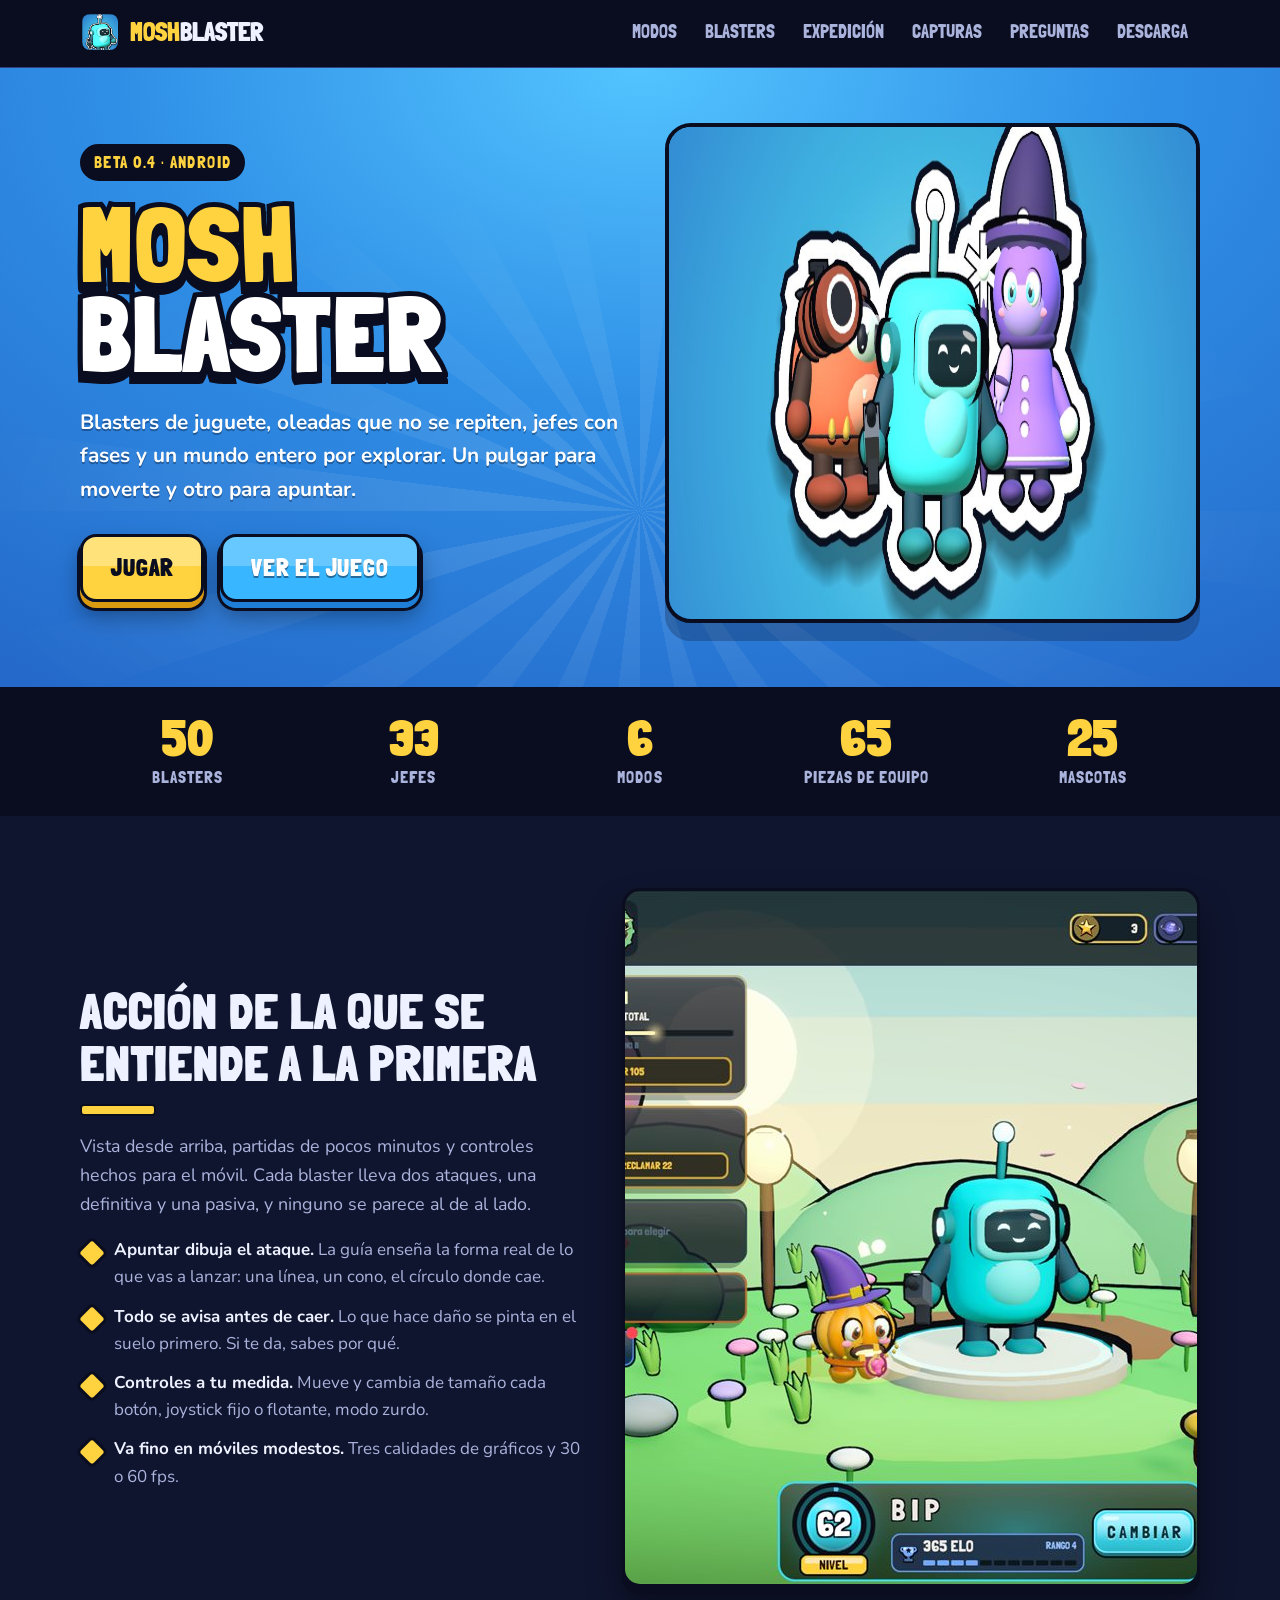
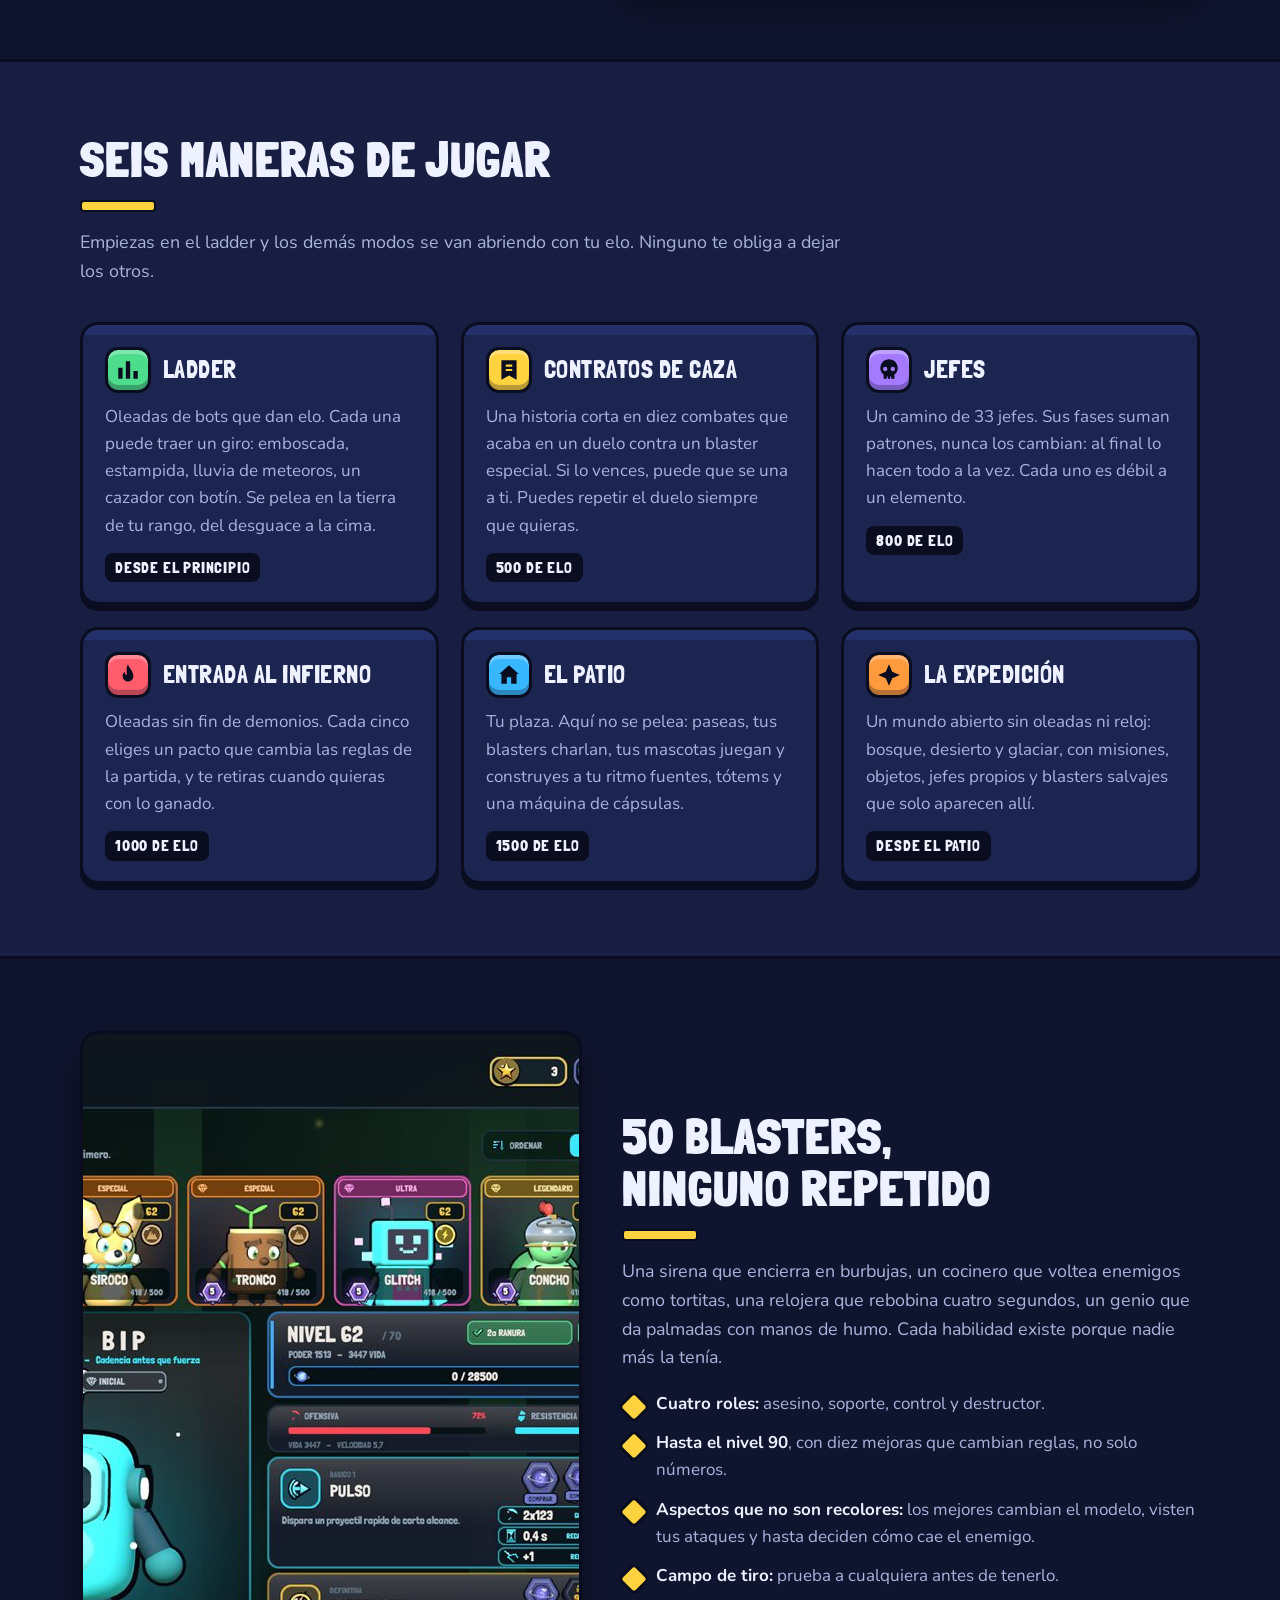
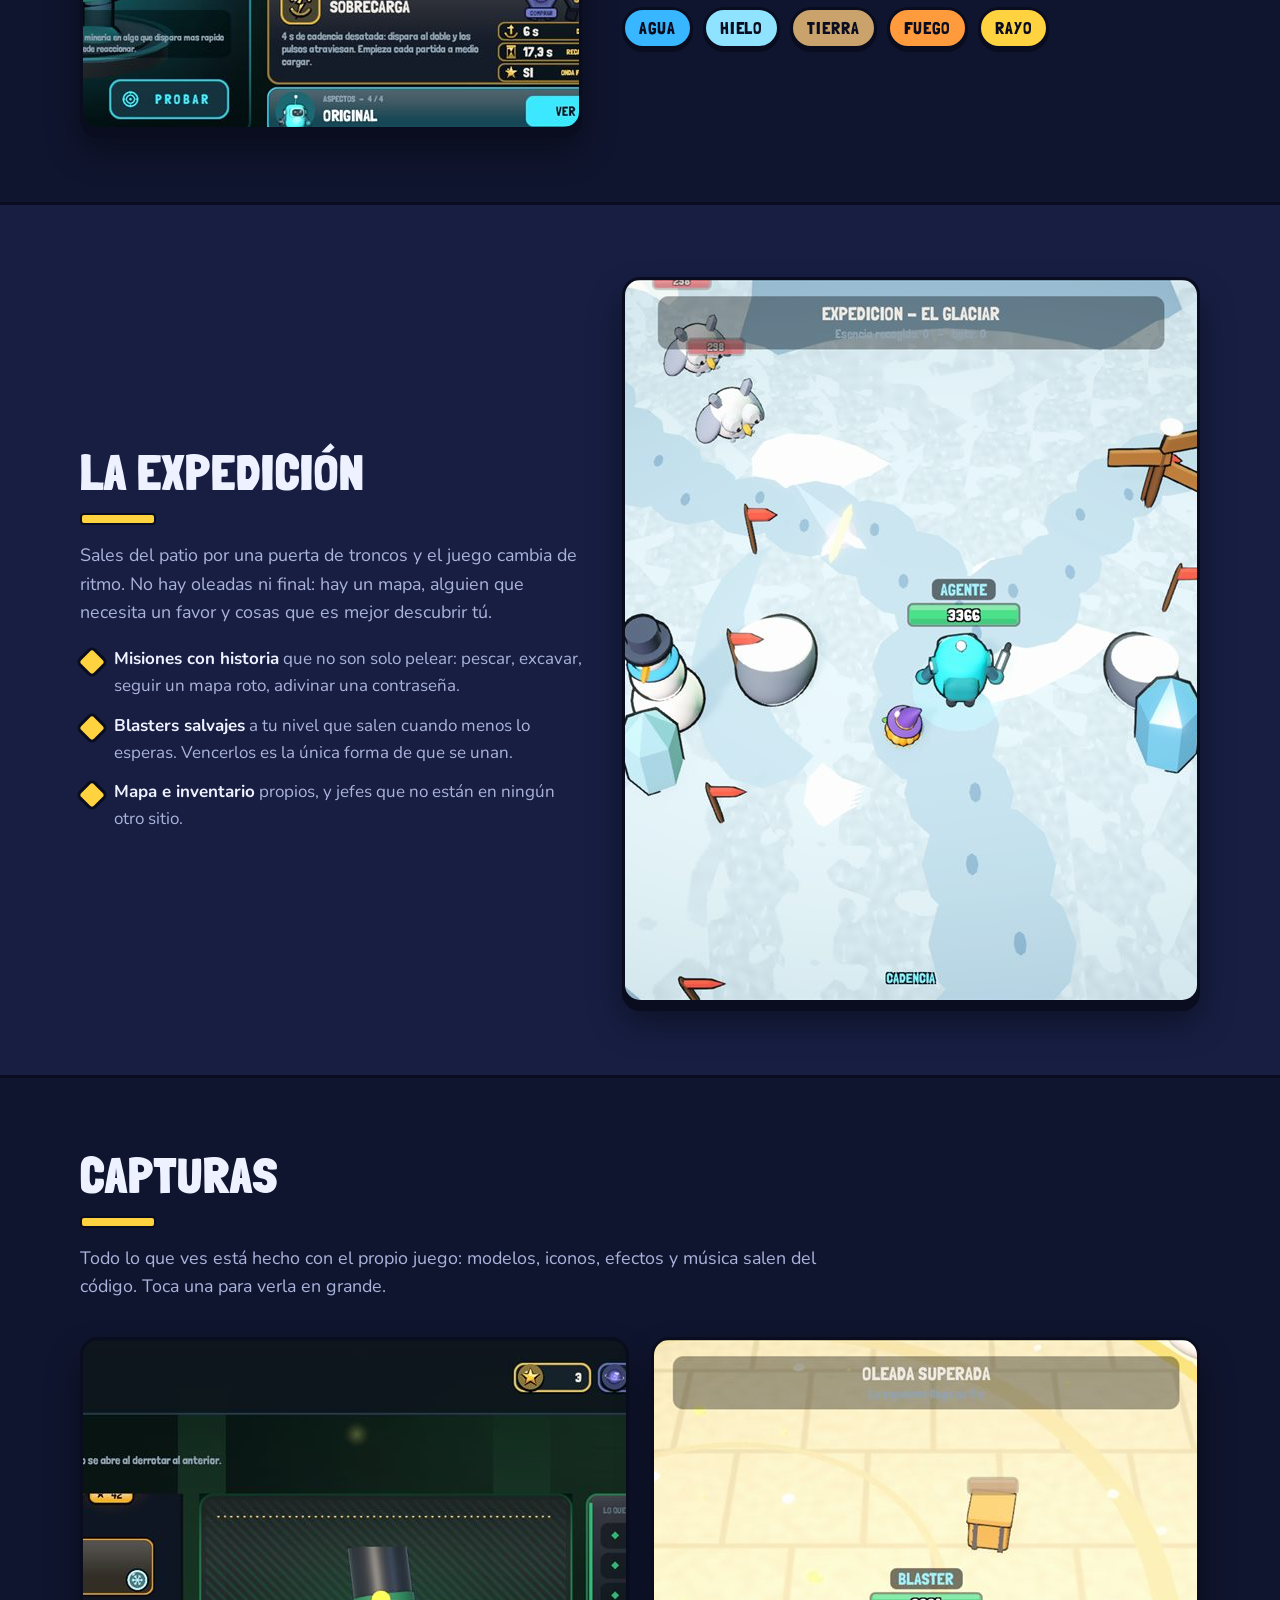
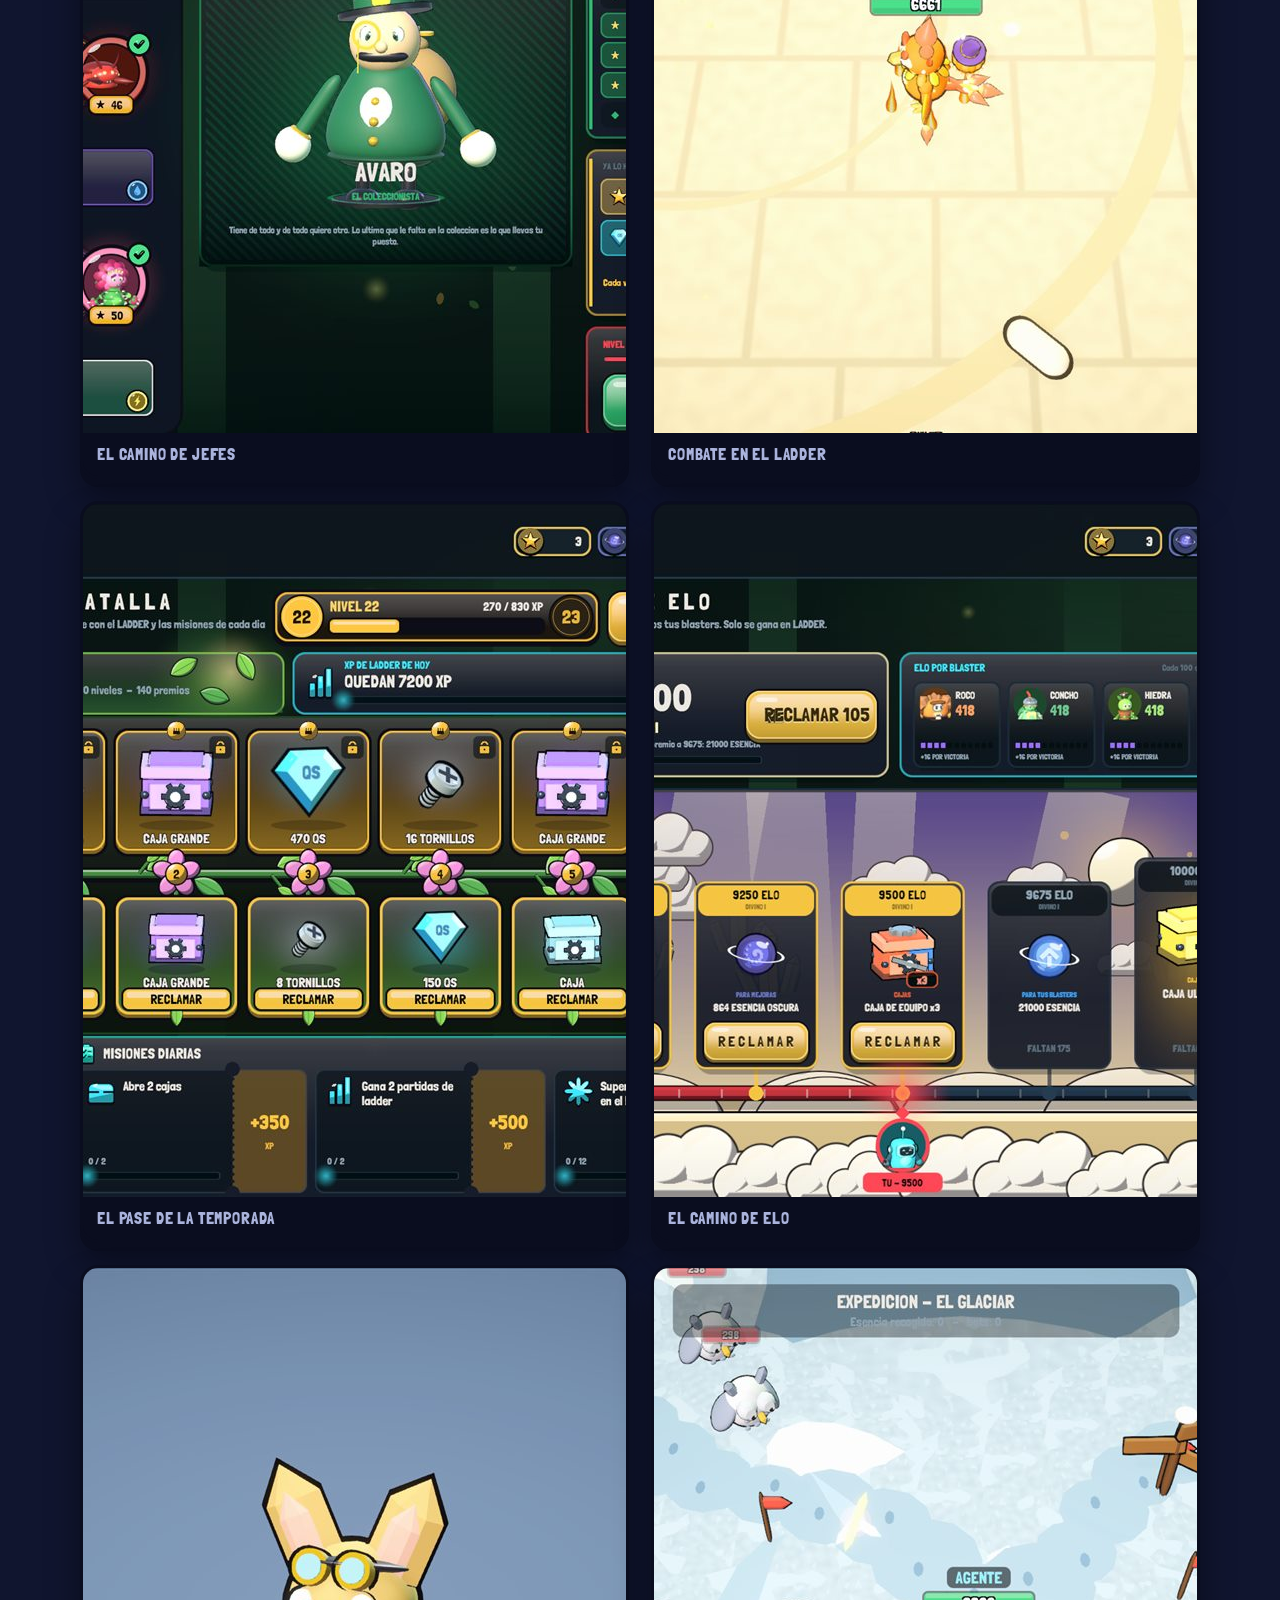
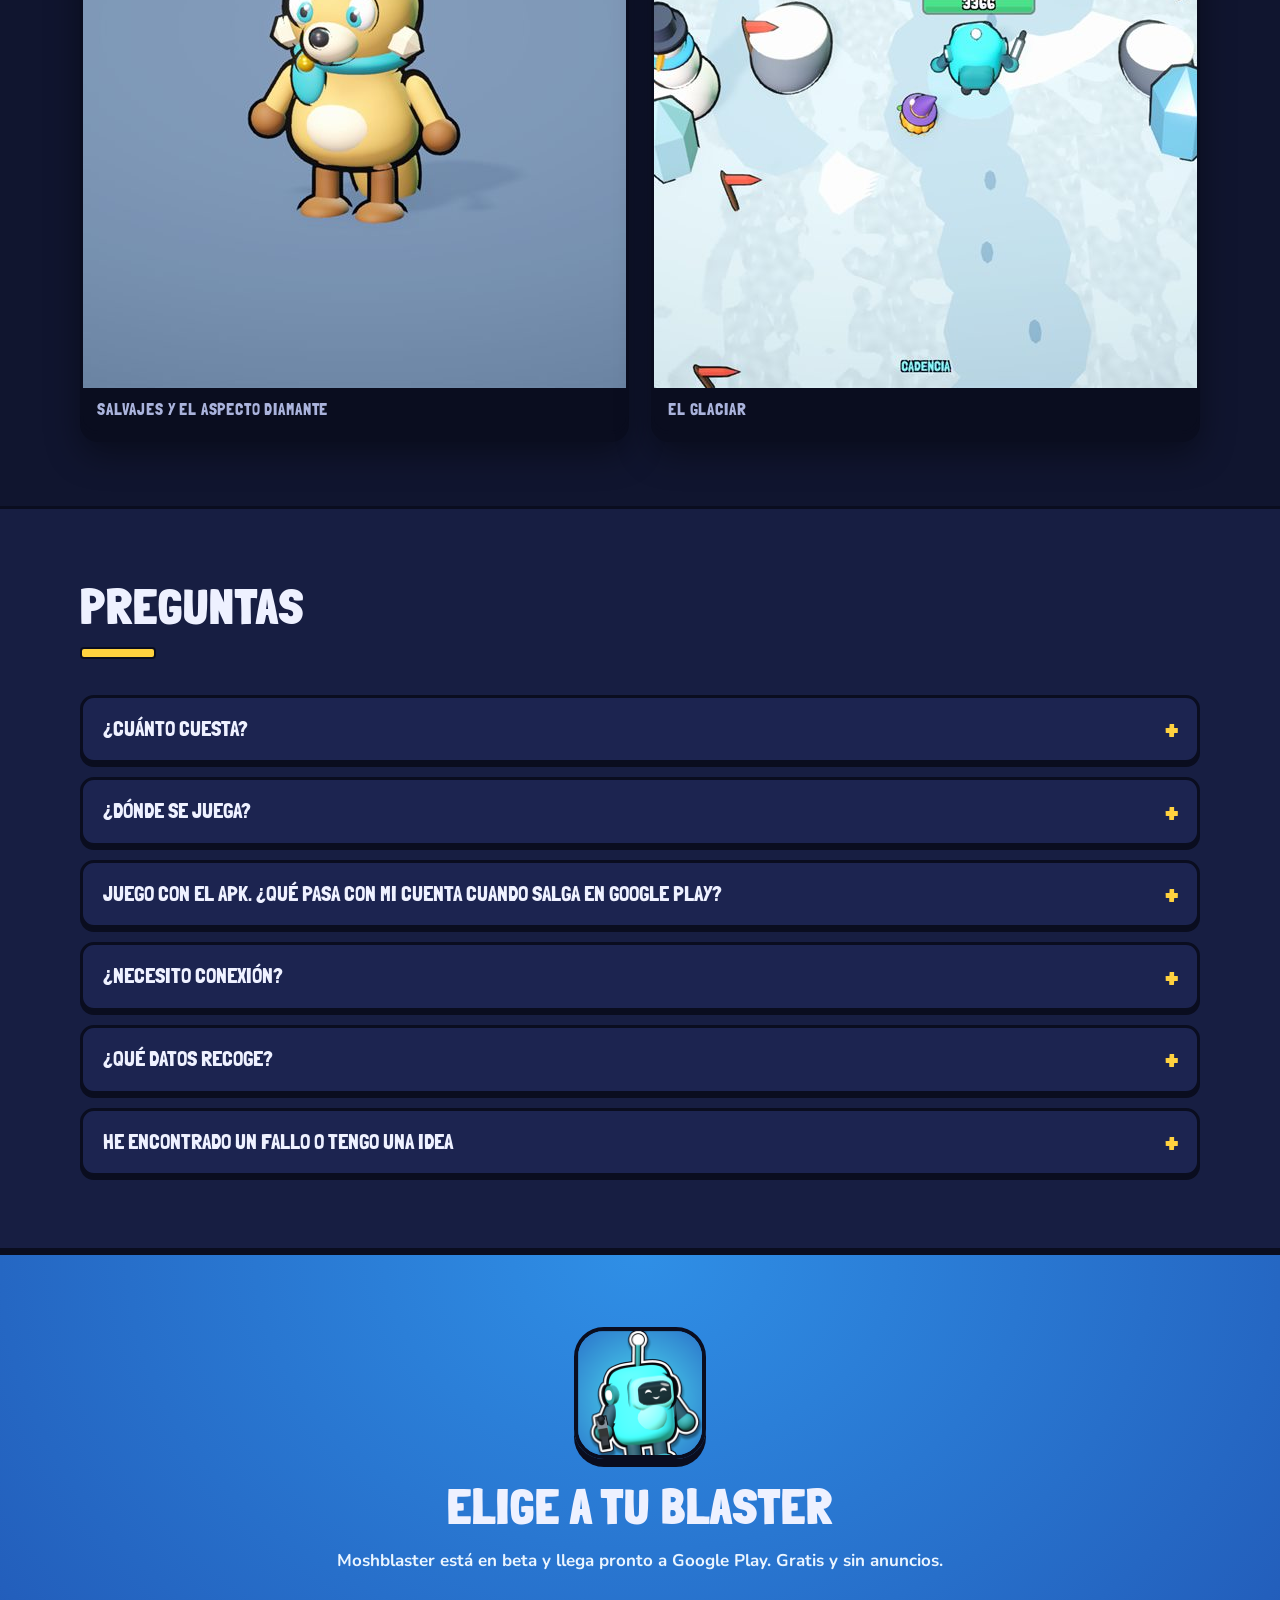
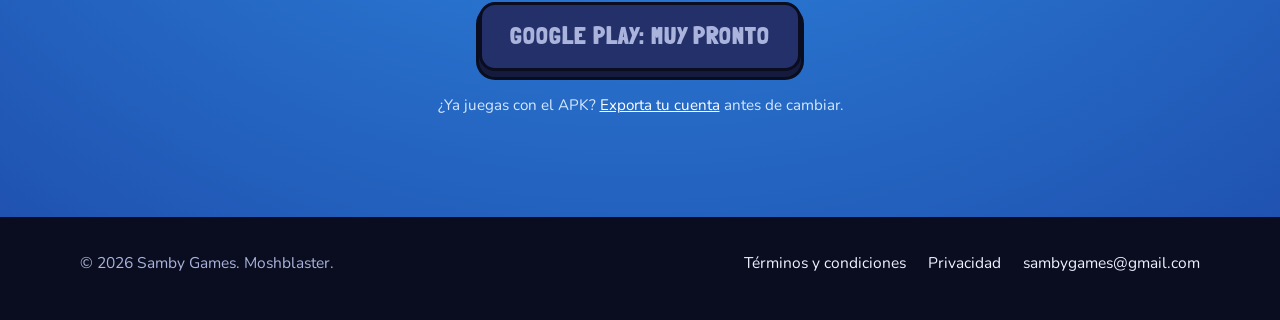
==== index.html @ 1c110b96 "Datos de contacto: Samby Games Co-Authored-By: Claude Opus 5.5 <noreply@anthropic.com>" ====
<!doctype html>
<html lang="es">
<head>
<meta charset="utf-8">
<meta name="viewport" content="width=device-width, initial-scale=1">
<title>Moshblaster · Acción de bolsillo con blasters de juguete</title>
<meta name="description" content="Moshblaster es un juego de acción para móvil: 50 blasters, 33 jefes con fases, oleadas, contratos de caza, un infierno sin fin y un mundo por explorar. Sin anuncios.">
<meta property="og:title" content="Moshblaster">
<meta property="og:description" content="50 blasters de juguete, 33 jefes con fases y un mundo por explorar. Sin anuncios.">
<meta property="og:image" content="img/equipo.jpg">
<meta property="og:type" content="website">
<meta name="theme-color" content="#10152f">
<link rel="icon" href="img/favicon.png">
<link rel="preconnect" href="https://fonts.googleapis.com">
<link rel="preconnect" href="https://fonts.gstatic.com" crossorigin>
<link href="https://fonts.googleapis.com/css2?family=Londrina+Solid:wght@400;900&family=Nunito:wght@400;700&display=swap" rel="stylesheet">
<link rel="stylesheet" href="estilo.css">
</head>
<body>

<header class="barra">
  <div class="ancho">
    <a class="marca" href="index.html"><img src="img/favicon.png" alt=""><span><b>MOSH</b>BLASTER</span></a>
    <nav aria-label="Secciones">
      <a href="#modos">Modos</a>
      <a href="#blasters">Blasters</a>
      <a href="#expedicion">Expedición</a>
      <a href="#capturas">Capturas</a>
      <a href="#preguntas">Preguntas</a>
      <a href="#descarga">Descarga</a>
    </nav>
  </div>
</header>

<main>

<div class="portada">
  <div class="ancho">
    <div>
      <span class="etiqueta">Beta 0.4 · Android</span>
      <h1 class="rotulo"><span class="mosh">Mosh</span><span class="blaster">blaster</span></h1>
      <p class="lema">Blasters de juguete, oleadas que no se repiten, jefes con fases y un mundo entero por explorar. Un pulgar para moverte y otro para apuntar.</p>
      <div class="botones">
        <a class="boton" href="#descarga">Jugar</a>
        <a class="boton azul" href="#modos">Ver el juego</a>
      </div>
    </div>
    <figure><img src="img/equipo.jpg" width="1024" height="500" alt="Tres blasters de Moshblaster recortados como pegatinas"></figure>
  </div>
</div>

<div class="cifras">
  <div class="ancho">
    <ul>
      <li><b>50</b><span>blasters</span></li>
      <li><b>33</b><span>jefes</span></li>
      <li><b>6</b><span>modos</span></li>
      <li><b>65</b><span>piezas de equipo</span></li>
      <li><b>25</b><span>mascotas</span></li>
    </ul>
  </div>
</div>

<section id="que-es">
  <div class="ancho partido">
    <div>
      <div class="cabecera" style="margin-bottom:0">
        <h2>Acción de la que se entiende a la primera</h2>
        <p>Vista desde arriba, partidas de pocos minutos y controles hechos para el móvil. Cada blaster lleva dos ataques, una definitiva y una pasiva, y ninguno se parece al de al lado.</p>
      </div>
      <ul>
        <li><b>Apuntar dibuja el ataque.</b> La guía enseña la forma real de lo que vas a lanzar: una línea, un cono, el círculo donde cae.</li>
        <li><b>Todo se avisa antes de caer.</b> Lo que hace daño se pinta en el suelo primero. Si te da, sabes por qué.</li>
        <li><b>Controles a tu medida.</b> Mueve y cambia de tamaño cada botón, joystick fijo o flotante, modo zurdo.</li>
        <li><b>Va fino en móviles modestos.</b> Tres calidades de gráficos y 30 o 60 fps.</li>
      </ul>
    </div>
    <button class="captura" type="button">
      <img src="img/inicio.jpg" width="1280" height="693" loading="lazy" alt="Pantalla de inicio de Moshblaster con el blaster elegido sobre su isla">
    </button>
  </div>
</section>

<section id="modos" class="clara">
  <div class="ancho">
    <div class="cabecera">
      <h2>Seis maneras de jugar</h2>
      <p>Empiezas en el ladder y los demás modos se van abriendo con tu elo. Ninguno te obliga a dejar los otros.</p>
    </div>
    <div class="rejilla tres">
      <article class="carta modo">
        <h3><span class="ficha" style="background:var(--verde)"><svg viewBox="0 0 24 24"><path d="M3 20h4V10H3zm7 0h4V4h-4zm7 0h4v-7h-4z"/></svg></span>Ladder</h3>
        <p>Oleadas de bots que dan elo. Cada una puede traer un giro: emboscada, estampida, lluvia de meteoros, un cazador con botín. Se pelea en la tierra de tu rango, del desguace a la cima.</p>
        <span class="cuando">Desde el principio</span>
      </article>
      <article class="carta modo">
        <h3><span class="ficha" style="background:var(--amarillo)"><svg viewBox="0 0 24 24"><path d="M5 3h14v18l-7-4-7 4zm4 4v2h6V7zm0 4v2h6v-2z"/></svg></span>Contratos de caza</h3>
        <p>Una historia corta en diez combates que acaba en un duelo contra un blaster especial. Si lo vences, puede que se una a ti. Puedes repetir el duelo siempre que quieras.</p>
        <span class="cuando">500 de elo</span>
      </article>
      <article class="carta modo">
        <h3><span class="ficha" style="background:var(--morado)"><svg viewBox="0 0 24 24"><path d="M12 2a8 8 0 0 0-5 14.2V20h3v-2h1v2h2v-2h1v2h3v-3.8A8 8 0 0 0 12 2zM8.5 13a2 2 0 1 1 0-4 2 2 0 0 1 0 4zm7 0a2 2 0 1 1 0-4 2 2 0 0 1 0 4z"/></svg></span>Jefes</h3>
        <p>Un camino de 33 jefes. Sus fases suman patrones, nunca los cambian: al final lo hacen todo a la vez. Cada uno es débil a un elemento.</p>
        <span class="cuando">800 de elo</span>
      </article>
      <article class="carta modo">
        <h3><span class="ficha" style="background:var(--rojo)"><svg viewBox="0 0 24 24"><path d="M12 2c1 4 5 6 5 11a5 5 0 0 1-10 0c0-2 1-3 2-4 0 2 1 3 2 3 0-4-1-6 1-10z"/></svg></span>Entrada al infierno</h3>
        <p>Oleadas sin fin de demonios. Cada cinco eliges un pacto que cambia las reglas de la partida, y te retiras cuando quieras con lo ganado.</p>
        <span class="cuando">1000 de elo</span>
      </article>
      <article class="carta modo">
        <h3><span class="ficha" style="background:var(--azul)"><svg viewBox="0 0 24 24"><path d="M12 3 3 11h2v9h5v-6h4v6h5v-9h2z"/></svg></span>El patio</h3>
        <p>Tu plaza. Aquí no se pelea: paseas, tus blasters charlan, tus mascotas juegan y construyes a tu ritmo fuentes, tótems y una máquina de cápsulas.</p>
        <span class="cuando">1500 de elo</span>
      </article>
      <article class="carta modo">
        <h3><span class="ficha" style="background:var(--naranja)"><svg viewBox="0 0 24 24"><path d="M12 2 9 9 2 12l7 3 3 7 3-7 7-3-7-3z"/></svg></span>La expedición</h3>
        <p>Un mundo abierto sin oleadas ni reloj: bosque, desierto y glaciar, con misiones, objetos, jefes propios y blasters salvajes que solo aparecen allí.</p>
        <span class="cuando">Desde el patio</span>
      </article>
    </div>
  </div>
</section>

<section id="blasters">
  <div class="ancho partido alreves">
    <div>
      <div class="cabecera" style="margin-bottom:0">
        <h2>50 blasters, ninguno repetido</h2>
        <p>Una sirena que encierra en burbujas, un cocinero que voltea enemigos como tortitas, una relojera que rebobina cuatro segundos, un genio que da palmadas con manos de humo. Cada habilidad existe porque nadie más la tenía.</p>
      </div>
      <ul>
        <li><b>Cuatro roles:</b> asesino, soporte, control y destructor.</li>
        <li><b>Hasta el nivel 90</b>, con diez mejoras que cambian reglas, no solo números.</li>
        <li><b>Aspectos que no son recolores:</b> los mejores cambian el modelo, visten tus ataques y hasta deciden cómo cae el enemigo.</li>
        <li><b>Campo de tiro:</b> prueba a cualquiera antes de tenerlo.</li>
      </ul>
      <div class="elementos" aria-label="Los cinco elementos">
        <span style="background:var(--azul)">Agua</span>
        <span style="background:var(--hielo)">Hielo</span>
        <span style="background:#c9a36b">Tierra</span>
        <span style="background:var(--naranja)">Fuego</span>
        <span style="background:var(--amarillo)">Rayo</span>
      </div>
    </div>
    <button class="captura" type="button">
      <img src="img/blasters.jpg" width="1280" height="693" loading="lazy" alt="Pantalla de blasters con el roster y las habilidades del elegido">
    </button>
  </div>
</section>

<section id="expedicion" class="clara">
  <div class="ancho partido">
    <div>
      <div class="cabecera" style="margin-bottom:0">
        <h2>La expedición</h2>
        <p>Sales del patio por una puerta de troncos y el juego cambia de ritmo. No hay oleadas ni final: hay un mapa, alguien que necesita un favor y cosas que es mejor descubrir tú.</p>
      </div>
      <ul>
        <li><b>Misiones con historia</b> que no son solo pelear: pescar, excavar, seguir un mapa roto, adivinar una contraseña.</li>
        <li><b>Blasters salvajes</b> a tu nivel que salen cuando menos lo esperas. Vencerlos es la única forma de que se unan.</li>
        <li><b>Mapa e inventario</b> propios, y jefes que no están en ningún otro sitio.</li>
      </ul>
    </div>
    <button class="captura recorte" type="button">
      <img src="img/glaciar.jpg" width="1280" height="720" loading="lazy" alt="Un blaster explorando el glaciar, con muñecos de nieve, banderines y el minimapa">
    </button>
  </div>
</section>

<section id="capturas">
  <div class="ancho">
    <div class="cabecera">
      <h2>Capturas</h2>
      <p>Todo lo que ves está hecho con el propio juego: modelos, iconos, efectos y música salen del código. Toca una para verla en grande.</p>
    </div>
    <div class="rejilla dos">
      <button class="captura" type="button"><img src="img/jefes.jpg" width="1280" height="693" loading="lazy" alt="El camino de jefes con AVARO, el coleccionista"><figcaption>El camino de jefes</figcaption></button>
      <button class="captura" type="button"><img src="img/combate.jpg" width="1280" height="693" loading="lazy" alt="Combate en el ladder"><figcaption>Combate en el ladder</figcaption></button>
      <button class="captura" type="button"><img src="img/pase.jpg" width="1280" height="693" loading="lazy" alt="El pase de la temporada BROTE"><figcaption>El pase de la temporada</figcaption></button>
      <button class="captura" type="button"><img src="img/camino.jpg" width="1280" height="693" loading="lazy" alt="El camino de elo con sus paisajes"><figcaption>El camino de elo</figcaption></button>
      <button class="captura recorte" type="button"><img src="img/neva.jpg" width="1280" height="720" loading="lazy" alt="NEVA y SIROCO, dos blasters salvajes, y el aspecto DIAMANTE"><figcaption>Salvajes y el aspecto diamante</figcaption></button>
      <button class="captura recorte" type="button"><img src="img/glaciar.jpg" width="1280" height="720" loading="lazy" alt="El glaciar de la expedición"><figcaption>El glaciar</figcaption></button>
    </div>
  </div>
</section>

<section id="preguntas" class="clara">
  <div class="ancho">
    <div class="cabecera">
      <h2>Preguntas</h2>
    </div>
    <details>
      <summary>¿Cuánto cuesta?</summary>
      <div><p>Nada. Moshblaster es gratis, no tiene anuncios y no vende nada por dinero real. Las monedas del juego (esencia, QS, estrellas, tornillos) solo se ganan jugando.</p></div>
    </details>
    <details>
      <summary>¿Dónde se juega?</summary>
      <div><p>En móviles y tablets Android, en horizontal. Ahora mismo es una beta que se reparte como APK; la versión de Google Play está en camino.</p></div>
    </details>
    <details>
      <summary>Juego con el APK. ¿Qué pasa con mi cuenta cuando salga en Google Play?</summary>
      <div><p>Te la llevas. Abre el juego, ve a <b>Ajustes &gt; Exportar cuenta</b> y guarda el código que te da. En la versión de Google Play, en la pantalla del nombre, toca <b>Ya tengo cuenta</b> y pégalo. Entra todo: blasters, niveles, aspectos, esencia y el título exclusivo de la beta.</p>
      <p><b>Exporta antes de desinstalar el APK.</b> El progreso vive en tu móvil y nosotros no guardamos copia. Ese código es tu cuenta entera: no se lo pases a nadie.</p></div>
    </details>
    <details>
      <summary>¿Necesito conexión?</summary>
      <div><p>No. Todo el juego funciona sin conexión. Internet solo hace falta para aparecer en el ranking global.</p></div>
    </details>
    <details>
      <summary>¿Qué datos recoge?</summary>
      <div><p>Los mínimos: si hay conexión, tu nombre de jugador y tu puntuación para el ranking. Sin correo, sin ubicación, sin publicidad. Está todo en la <a href="privacidad.html">política de privacidad</a>.</p></div>
    </details>
    <details>
      <summary>He encontrado un fallo o tengo una idea</summary>
      <div><p>Escríbenos a <a data-dato="correo" href="mailto:sambygames@gmail.com">sambygames@gmail.com</a>. Si es un fallo, cuéntanos qué blaster llevabas, en qué modo y qué móvil usas.</p></div>
    </details>
  </div>
</section>

<section id="descarga" class="final">
  <div class="ancho">
    <img class="icono" src="img/icono.png" width="256" height="256" alt="Icono de Moshblaster: BIP">
    <h2>Elige a tu blaster</h2>
    <p>Moshblaster está en beta y llega pronto a Google Play. Gratis y sin anuncios.</p>
    <a class="boton apagado" data-play href="#descarga">Google Play: muy pronto</a>
    <p class="nota">¿Ya juegas con el APK? <a href="#preguntas" style="color:#fff">Exporta tu cuenta</a> antes de cambiar.</p>
  </div>
</section>

</main>

<footer>
  <div class="ancho">
    <span>© 2026 <span data-dato="responsable">Samby Games</span>. Moshblaster.</span>
    <nav aria-label="Legal">
      <a href="terminos.html">Términos y condiciones</a>
      <a href="privacidad.html">Privacidad</a>
      <a data-dato="correo" href="mailto:sambygames@gmail.com">sambygames@gmail.com</a>
    </nav>
  </div>
</footer>

<dialog class="visor" aria-label="Captura ampliada"><img alt=""></dialog>
<script src="sitio.js"></script>
</body>
</html>
---- estilo.css ----
/* Moshblaster: el mismo objeto tallado que el juego. Silueta gorda, linea de
   tinta, cara con una faceta clara arriba y el grosor asomando por debajo. */
:root {
  --tinta: #0a0d1f;
  --noche: #10152f;
  --noche-2: #171e42;
  --panel: #1c2450;
  --panel-2: #243069;
  --linea: #33407f;
  --texto: #eef1ff;
  --suave: #aab3dc;
  --azul: #38b6ff;
  --azul-hondo: #1f7fd6;
  --amarillo: #ffd23f;
  --amarillo-hondo: #d99a12;
  --verde: #4ddc8c;
  --rojo: #ff5d6c;
  --morado: #a47bff;
  --naranja: #ff9a3d;
  --hielo: #8fe3ff;
  --radio: 18px;
  --titulo: "Londrina Solid", "Arial Black", Impact, sans-serif;
  --cuerpo: "Nunito", "Segoe UI", system-ui, sans-serif;
}

* { box-sizing: border-box; }
html { scroll-behavior: smooth; }
body {
  margin: 0;
  background: var(--noche);
  color: var(--texto);
  font-family: var(--cuerpo);
  font-size: 17px;
  line-height: 1.6;
  -webkit-font-smoothing: antialiased;
}
img { max-width: 100%; display: block; }
a { color: var(--azul); }
a:focus-visible, button:focus-visible { outline: 3px solid var(--amarillo); outline-offset: 3px; }

.ancho { width: min(1120px, 100% - 32px); margin-inline: auto; }

h1, h2, h3 { font-family: var(--titulo); font-weight: 900; letter-spacing: .02em; line-height: 1.05; margin: 0; text-wrap: balance; }
h2 { font-size: clamp(2rem, 5vw, 3.1rem); text-transform: uppercase; }
h3 { font-size: 1.55rem; text-transform: uppercase; font-weight: 400; }
p { margin: 0 0 1em; text-wrap: pretty; }

/* ---- barra de arriba ---- */
.barra {
  position: sticky; top: 0; z-index: 20;
  background: rgba(10, 13, 31, .92);
  backdrop-filter: blur(8px);
  border-bottom: 3px solid var(--tinta);
  box-shadow: 0 1px 0 var(--linea);
}
.barra .ancho { display: flex; align-items: center; gap: 18px; min-height: 64px; }
.marca { display: flex; align-items: center; gap: 10px; text-decoration: none; color: var(--texto); font-family: var(--titulo); font-size: 1.6rem; font-weight: 900; }
.marca img { width: 40px; height: 40px; border-radius: 10px; border: 2px solid var(--tinta); }
.marca b { color: var(--amarillo); font-weight: 900; }
.barra nav { margin-left: auto; display: flex; gap: 4px; flex-wrap: wrap; }
.barra nav a {
  color: var(--suave); text-decoration: none; font-family: var(--titulo); font-size: 1.15rem;
  text-transform: uppercase; padding: 6px 12px; border-radius: 10px;
}
.barra nav a:hover, .barra nav a[aria-current="page"] { color: var(--texto); background: var(--panel); }

/* ---- botones tallados ---- */
.boton {
  display: inline-flex; align-items: center; justify-content: center; gap: 10px;
  font-family: var(--titulo); font-weight: 900; font-size: 1.5rem; text-transform: uppercase; letter-spacing: .04em;
  text-decoration: none; color: var(--tinta);
  padding: 12px 28px; border-radius: 16px;
  border: 3px solid var(--tinta);
  background: linear-gradient(#ffe37a 0 46%, var(--amarillo) 46%);
  box-shadow: 0 6px 0 var(--amarillo-hondo), 0 6px 0 3px var(--tinta), 0 14px 22px rgba(0, 0, 0, .35);
  transition: transform .08s, box-shadow .08s;
  cursor: pointer;
}
.boton:hover { transform: translateY(2px); box-shadow: 0 4px 0 var(--amarillo-hondo), 0 4px 0 3px var(--tinta), 0 10px 16px rgba(0, 0, 0, .35); }
.boton:active { transform: translateY(6px); box-shadow: 0 0 0 var(--amarillo-hondo), 0 0 0 3px var(--tinta); }
.boton.azul { color: #fff; background: linear-gradient(#66c8ff 0 46%, var(--azul) 46%); box-shadow: 0 6px 0 var(--azul-hondo), 0 6px 0 3px var(--tinta), 0 14px 22px rgba(0, 0, 0, .35); text-shadow: 0 2px 0 rgba(10, 13, 31, .45); }
.boton.azul:hover { box-shadow: 0 4px 0 var(--azul-hondo), 0 4px 0 3px var(--tinta), 0 10px 16px rgba(0, 0, 0, .35); }
.boton.apagado { background: var(--panel-2); color: var(--suave); box-shadow: 0 6px 0 #151b3d, 0 6px 0 3px var(--tinta); cursor: default; pointer-events: none; }

/* ---- portada ---- */
.portada {
  position: relative; overflow: hidden;
  background:
    radial-gradient(90% 120% at 50% 0%, #53c4ff 0%, #2f8fe6 45%, #2468c9 100%);
  border-bottom: 4px solid var(--tinta);
}
.portada::before {
  /* los rayos del sol de la pegatina */
  content: ""; position: absolute; inset: -40% -20%;
  background: repeating-conic-gradient(from 0deg at 50% 62%, rgba(255, 255, 255, .09) 0 7deg, transparent 7deg 18deg);
  mask-image: radial-gradient(closest-side at 50% 62%, #000 20%, transparent 78%);
}
.portada .ancho { position: relative; display: grid; grid-template-columns: 1.05fr 1fr; gap: 24px; align-items: center; padding-block: 56px 64px; }
.rotulo { font-size: clamp(3.4rem, 10vw, 6.6rem); text-transform: uppercase; line-height: .86; }
.rotulo span { display: block; -webkit-text-stroke: 10px var(--tinta); paint-order: stroke fill; filter: drop-shadow(0 7px 0 var(--tinta)); }
.rotulo .mosh { color: var(--amarillo); }
.rotulo .blaster { color: #fff; }
.portada p.lema { font-size: 1.3rem; font-weight: 700; color: #fff; max-width: 30em; margin: 26px 0 28px; text-shadow: 0 2px 0 rgba(10, 13, 31, .35); }
.portada .botones { display: flex; gap: 16px; flex-wrap: wrap; align-items: center; }
.etiqueta { display: inline-block; font-family: var(--titulo); font-size: 1.05rem; text-transform: uppercase; letter-spacing: .08em; padding: 3px 12px; border-radius: 999px; border: 2px solid var(--tinta); background: var(--tinta); color: var(--amarillo); margin-bottom: 18px; }
.portada figure { margin: 0; }
.portada figure img { width: 100%; filter: drop-shadow(0 18px 0 rgba(10, 13, 31, .25)); mix-blend-mode: normal; border-radius: 26px; border: 4px solid var(--tinta); }

/* ---- cifras ---- */
.cifras { background: var(--tinta); border-bottom: 3px solid var(--tinta); }
.cifras ul { list-style: none; margin: 0; padding: 22px 0; display: grid; grid-template-columns: repeat(5, 1fr); gap: 12px; text-align: center; }
.cifras b { display: block; font-family: var(--titulo); font-weight: 900; font-size: clamp(2.2rem, 5vw, 3.2rem); line-height: 1; color: var(--amarillo); }
.cifras span { font-family: var(--titulo); text-transform: uppercase; letter-spacing: .06em; color: var(--suave); font-size: 1.05rem; }

/* ---- secciones ---- */
section { padding-block: 72px; }
section.clara { background: var(--noche-2); border-block: 3px solid var(--tinta); }
.cabecera { max-width: 46em; margin-bottom: 36px; }
.cabecera h2::after { content: ""; display: block; width: 72px; height: 8px; border-radius: 4px; background: var(--amarillo); border: 2px solid var(--tinta); margin-top: 14px; }
.cabecera p { color: var(--suave); font-size: 1.12rem; margin-top: 16px; }

.carta {
  position: relative;
  background: linear-gradient(var(--panel-2) 0 10px, var(--panel) 10px);
  border: 3px solid var(--tinta); border-radius: var(--radio);
  box-shadow: 0 6px 0 var(--tinta);
  padding: 22px 22px 20px;
}
.rejilla { display: grid; gap: 22px; }
.rejilla.tres { grid-template-columns: repeat(3, 1fr); }
.rejilla.dos { grid-template-columns: repeat(2, 1fr); }

.modo h3 { display: flex; align-items: center; gap: 12px; margin-bottom: 10px; }
.modo .ficha { flex: none; width: 46px; height: 46px; border-radius: 13px; border: 3px solid var(--tinta); display: grid; place-items: center; box-shadow: inset 0 -5px 0 rgba(10, 13, 31, .28), inset 0 4px 0 rgba(255, 255, 255, .28); }
.modo .ficha svg { width: 26px; height: 26px; fill: var(--tinta); }
.modo p { color: var(--suave); margin: 0; }
.modo .cuando { display: inline-block; margin-top: 14px; font-family: var(--titulo); font-size: 1rem; text-transform: uppercase; letter-spacing: .05em; color: var(--texto); background: var(--tinta); padding: 2px 10px; border-radius: 8px; }

/* ---- partido en dos: texto y captura ---- */
.partido { display: grid; grid-template-columns: 1fr 1.15fr; gap: 40px; align-items: center; }
.partido.alreves > :first-child { order: 2; }
.partido ul { padding-left: 0; list-style: none; margin: 18px 0 0; display: grid; gap: 12px; }
.partido li { padding-left: 34px; position: relative; color: var(--suave); }
.partido li b { color: var(--texto); }
.partido li::before { content: ""; position: absolute; left: 0; top: .28em; width: 18px; height: 18px; border-radius: 6px; background: var(--amarillo); border: 3px solid var(--tinta); transform: rotate(45deg); }

.captura { margin: 0; border: 3px solid var(--tinta); border-radius: var(--radio); overflow: hidden; background: var(--tinta); box-shadow: 0 8px 0 var(--tinta), 0 20px 34px rgba(0, 0, 0, .4); }
.captura img { width: 100%; aspect-ratio: 16 / 9; object-fit: cover; }
.captura.recorte img { aspect-ratio: 16 / 7.9; object-position: top; }
.captura figcaption { font-family: var(--titulo); text-transform: uppercase; letter-spacing: .05em; font-size: 1.05rem; padding: 8px 14px; color: var(--suave); background: var(--tinta); }
button.captura { padding: 0; cursor: zoom-in; display: block; width: 100%; color: inherit; font: inherit; text-align: left; }
button.captura:hover img { filter: brightness(1.08); }

/* ---- elementos ---- */
.elementos { display: flex; flex-wrap: wrap; gap: 10px; margin-top: 18px; }
.elementos span { font-family: var(--titulo); text-transform: uppercase; font-size: 1.1rem; letter-spacing: .05em; padding: 4px 14px; border-radius: 999px; border: 3px solid var(--tinta); color: var(--tinta); box-shadow: 0 3px 0 var(--tinta); }

/* ---- preguntas ---- */
details { background: var(--panel); border: 3px solid var(--tinta); border-radius: 14px; box-shadow: 0 4px 0 var(--tinta); }
details + details { margin-top: 14px; }
summary { cursor: pointer; list-style: none; padding: 14px 52px 14px 20px; font-family: var(--titulo); font-size: 1.35rem; text-transform: uppercase; position: relative; }
summary::-webkit-details-marker { display: none; }
summary::after { content: "+"; position: absolute; right: 18px; top: 50%; translate: 0 -50%; font-size: 1.9rem; color: var(--amarillo); }
details[open] summary::after { content: "–"; }
details > div { padding: 0 20px 6px; color: var(--suave); }

/* ---- llamada final ---- */
.final { text-align: center; background: radial-gradient(80% 140% at 50% 0%, #2f8fe6, #1f4fae); border-top: 4px solid var(--tinta); }
.final img.icono { width: 132px; height: 132px; margin: 0 auto 22px; border-radius: 30px; border: 4px solid var(--tinta); box-shadow: 0 8px 0 var(--tinta); }
.final p { max-width: 36em; margin: 14px auto 28px; color: #eaf5ff; font-weight: 700; }
.final .nota { font-size: .95rem; font-weight: 400; margin-top: 22px; color: #d5e8ff; }

/* ---- pie ---- */
footer { background: var(--tinta); padding: 34px 0 44px; color: var(--suave); font-size: .97rem; }
footer .ancho { display: flex; flex-wrap: wrap; gap: 14px 30px; align-items: center; }
footer nav { display: flex; flex-wrap: wrap; gap: 6px 22px; margin-left: auto; }
footer a { color: var(--texto); text-decoration: none; }
footer a:hover { text-decoration: underline; }

/* ---- paginas legales ---- */
.legal { padding-block: 56px 80px; }
.legal .hoja { width: min(820px, 100% - 32px); margin-inline: auto; }
.legal h1 { font-size: clamp(2.3rem, 6vw, 3.5rem); text-transform: uppercase; }
.legal .fecha { color: var(--suave); margin: 14px 0 34px; }
.legal h2 { font-size: 1.75rem; font-weight: 400; margin: 40px 0 12px; color: var(--amarillo); }
.legal h3 { font-size: 1.25rem; margin: 22px 0 6px; }
.legal p, .legal li { color: #d6dcf7; }
.legal ul { padding-left: 1.3em; margin: 0 0 1em; }
.legal li { margin-bottom: .45em; }
.legal .resumen { margin-bottom: 8px; }
.legal .resumen p:last-child { margin: 0; }
.legal table { width: 100%; border-collapse: collapse; margin: 8px 0 18px; font-size: .97rem; }
.legal th, .legal td { text-align: left; vertical-align: top; padding: 10px 12px; border: 2px solid var(--tinta); }
.legal th { background: var(--panel-2); font-family: var(--titulo); font-weight: 400; text-transform: uppercase; letter-spacing: .04em; }
.legal td { background: var(--panel); color: #d6dcf7; }
.tabla { overflow-x: auto; }

/* ---- visor de capturas ---- */
dialog.visor { border: 4px solid var(--tinta); border-radius: 20px; padding: 0; background: var(--tinta); max-width: min(1280px, 96vw); }
dialog.visor::backdrop { background: rgba(5, 7, 18, .86); }
dialog.visor img { width: 100%; cursor: zoom-out; }

@media (max-width: 900px) {
  .portada .ancho, .partido { grid-template-columns: 1fr; }
  .partido.alreves > :first-child { order: 0; }
  .portada .ancho { padding-block: 36px 44px; }
  .rejilla.tres { grid-template-columns: repeat(2, 1fr); }
  .cifras ul { grid-template-columns: repeat(3, 1fr); row-gap: 20px; }
  section { padding-block: 52px; }
}
@media (max-width: 620px) {
  body { font-size: 16px; }
  .rejilla.tres, .rejilla.dos { grid-template-columns: 1fr; }
  .barra .ancho { flex-wrap: wrap; padding-block: 8px; gap: 4px 12px; }
  .barra nav { margin-left: 0; width: 100%; overflow-x: auto; flex-wrap: nowrap; }
  .barra nav a { padding: 4px 9px; font-size: 1.05rem; white-space: nowrap; }
  .rotulo span { -webkit-text-stroke-width: 7px; }
  .boton { font-size: 1.3rem; padding: 11px 20px; }
  footer nav { margin-left: 0; }
}
@media (prefers-reduced-motion: reduce) {
  html { scroll-behavior: auto; }
  .boton { transition: none; }
}
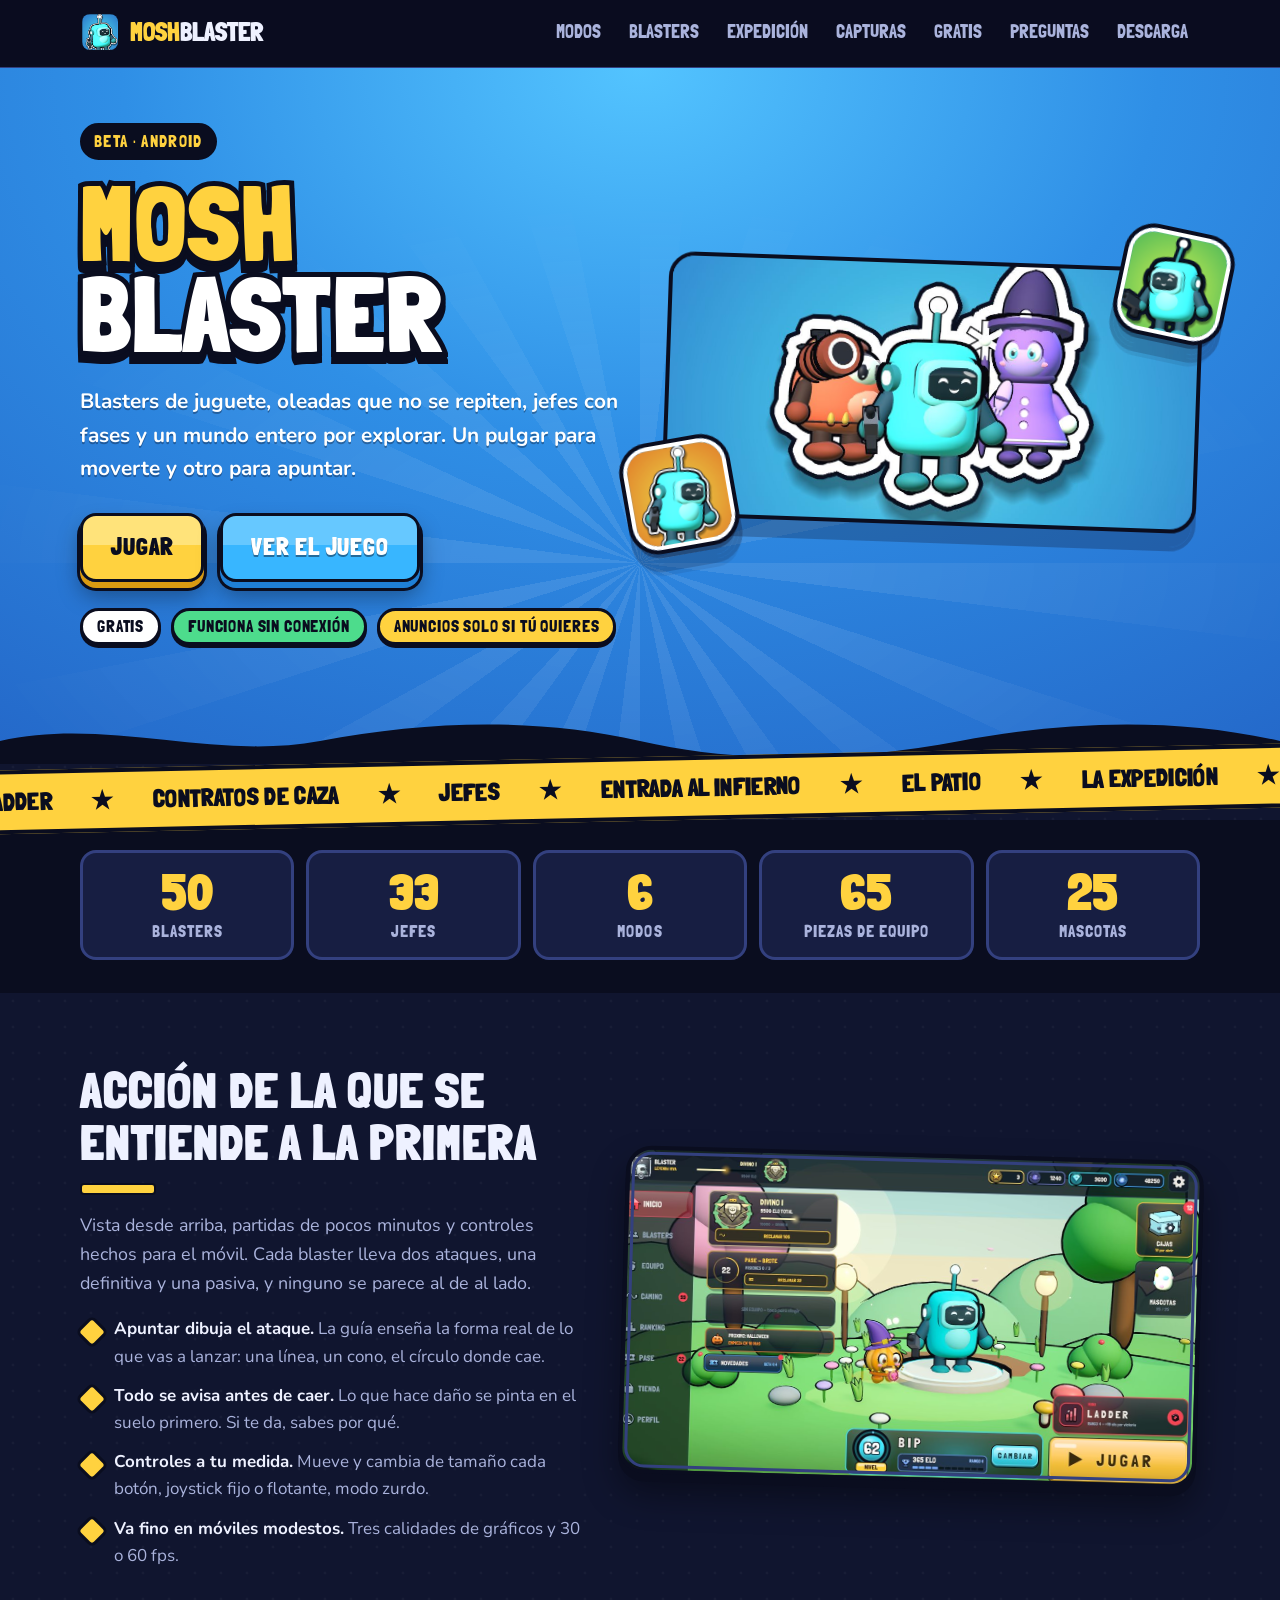
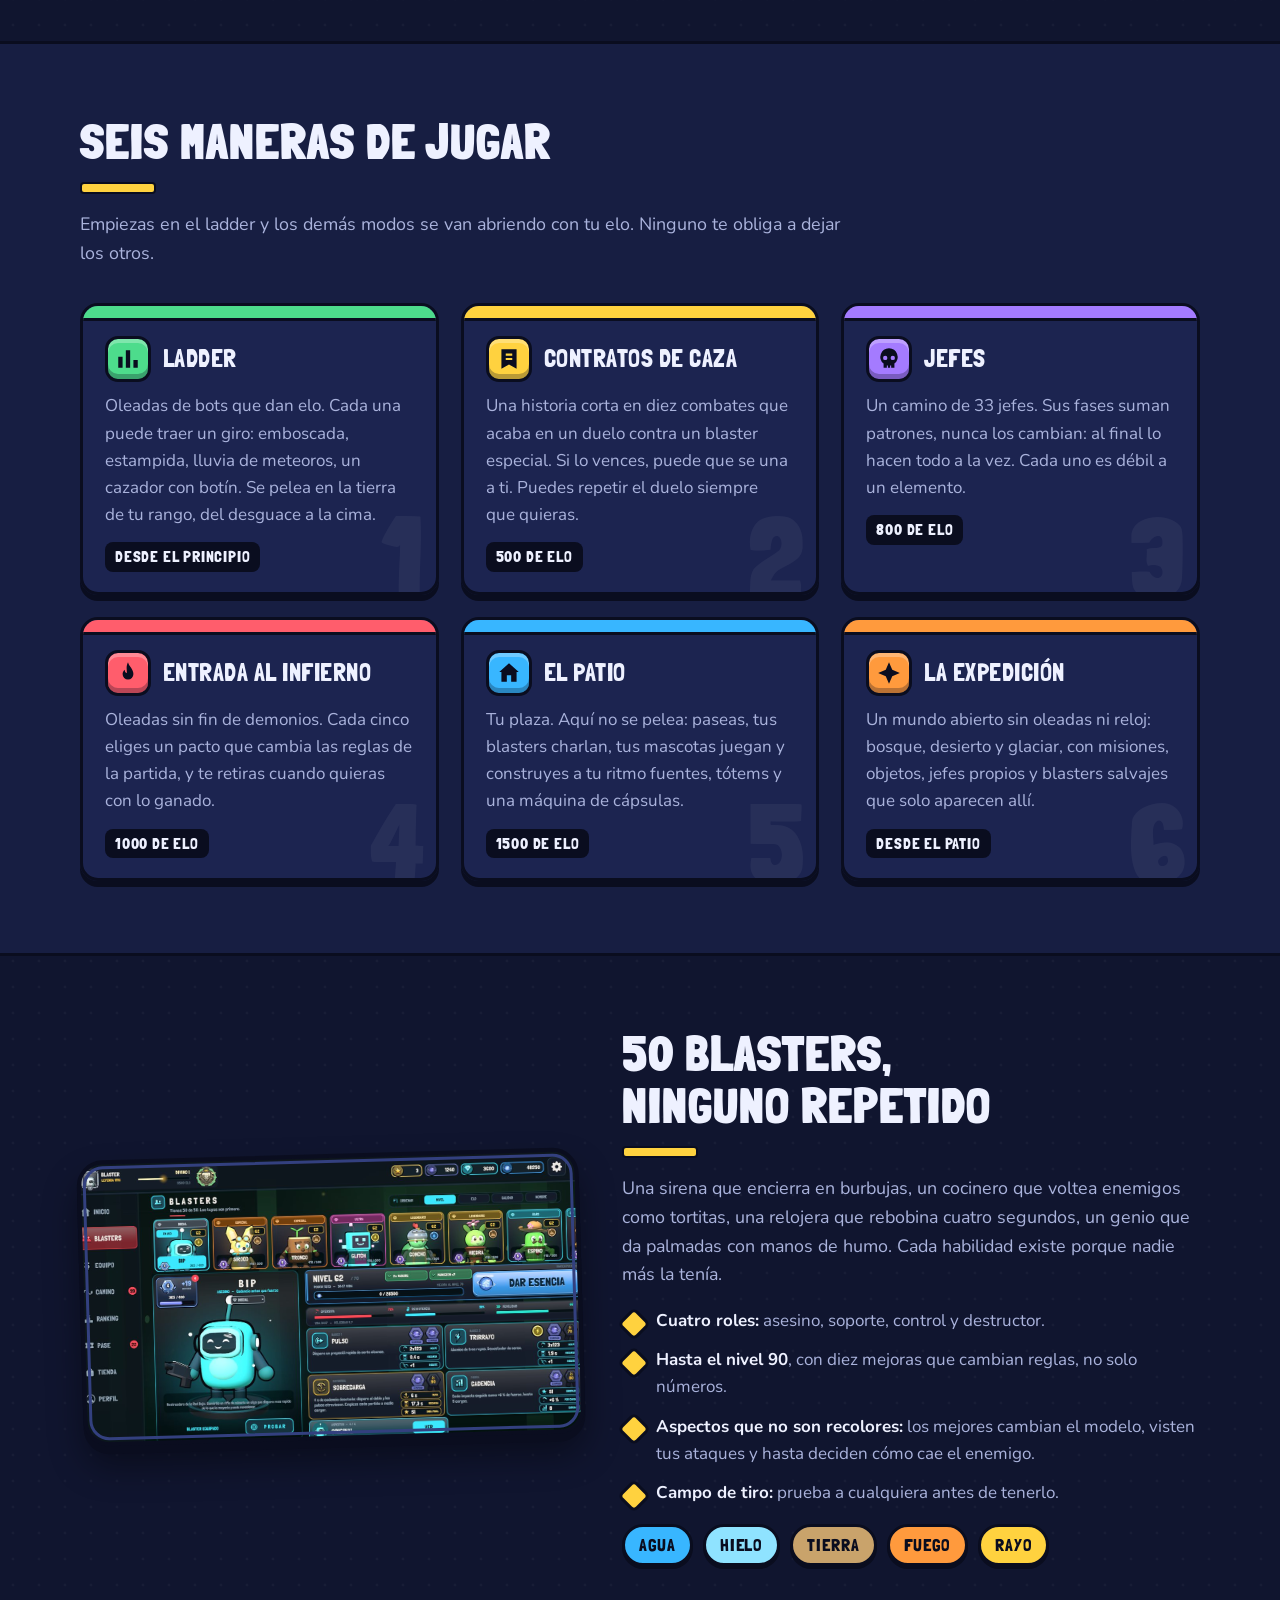
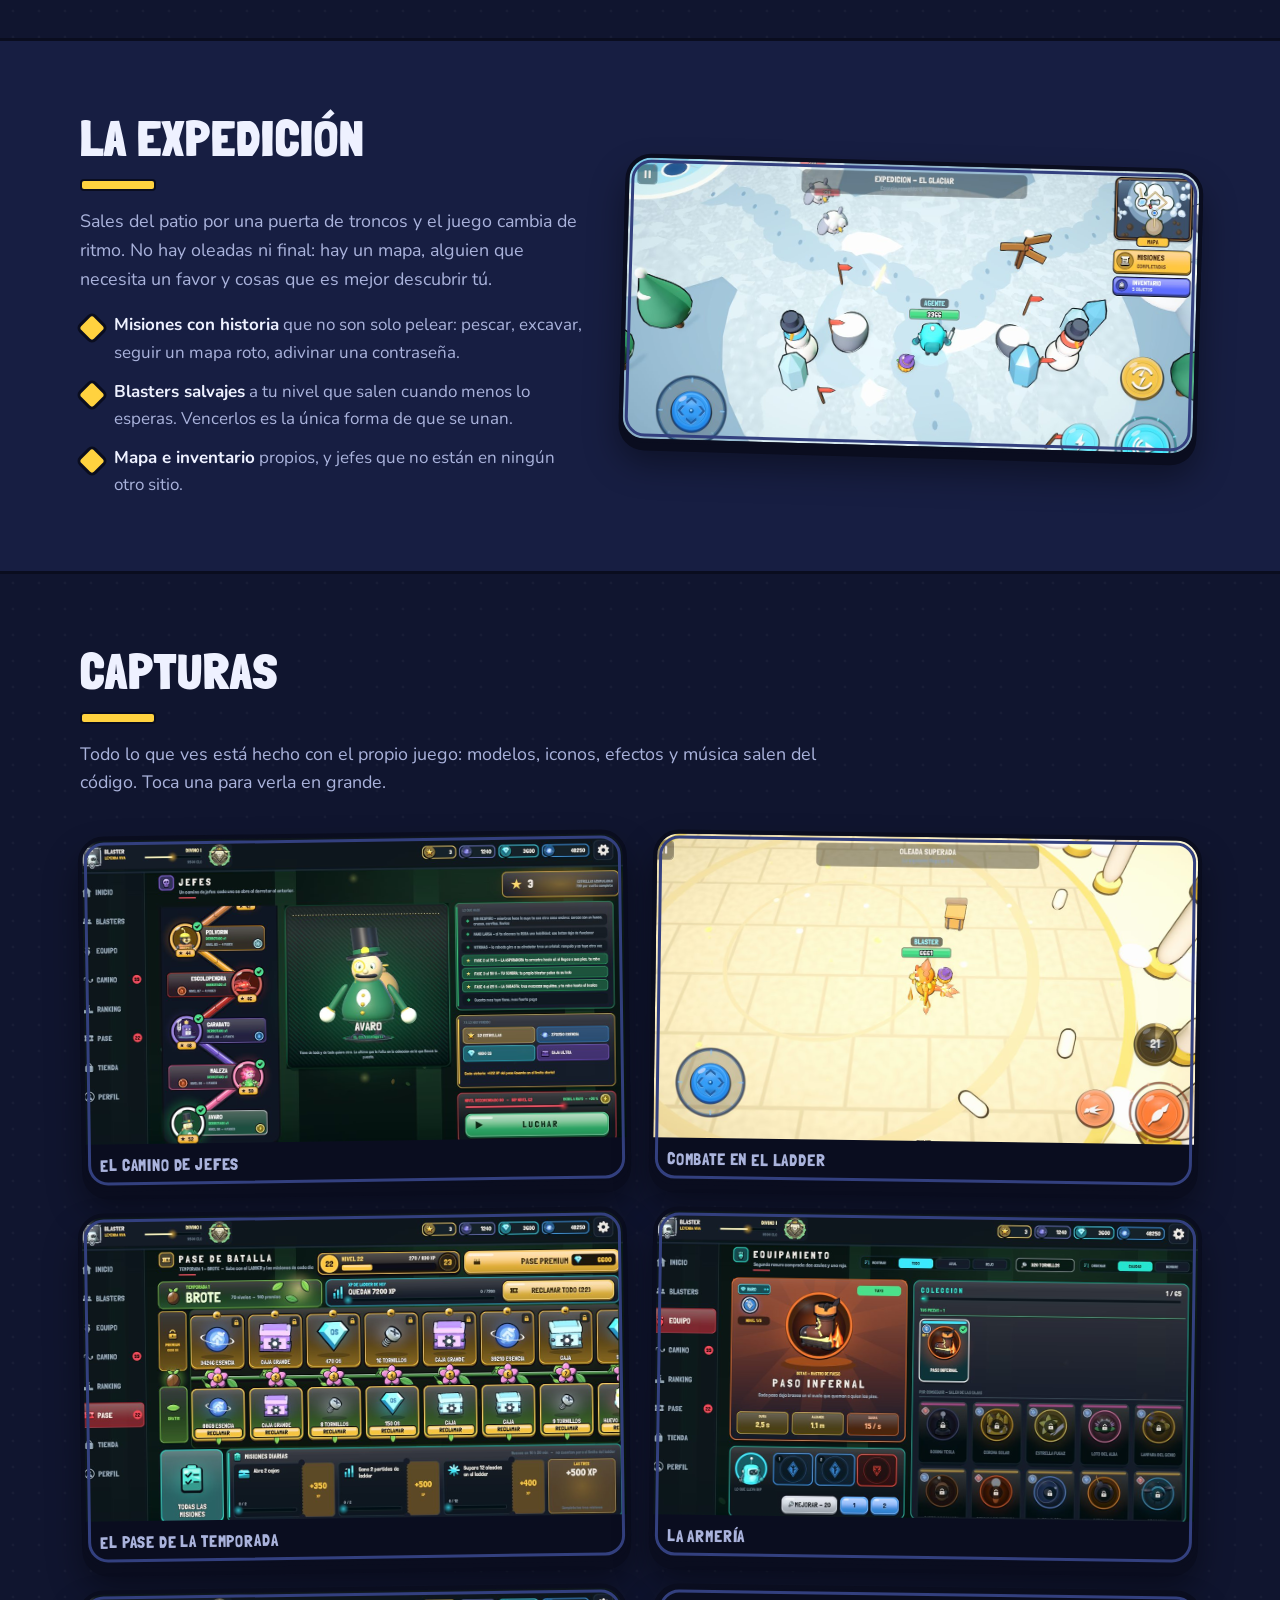
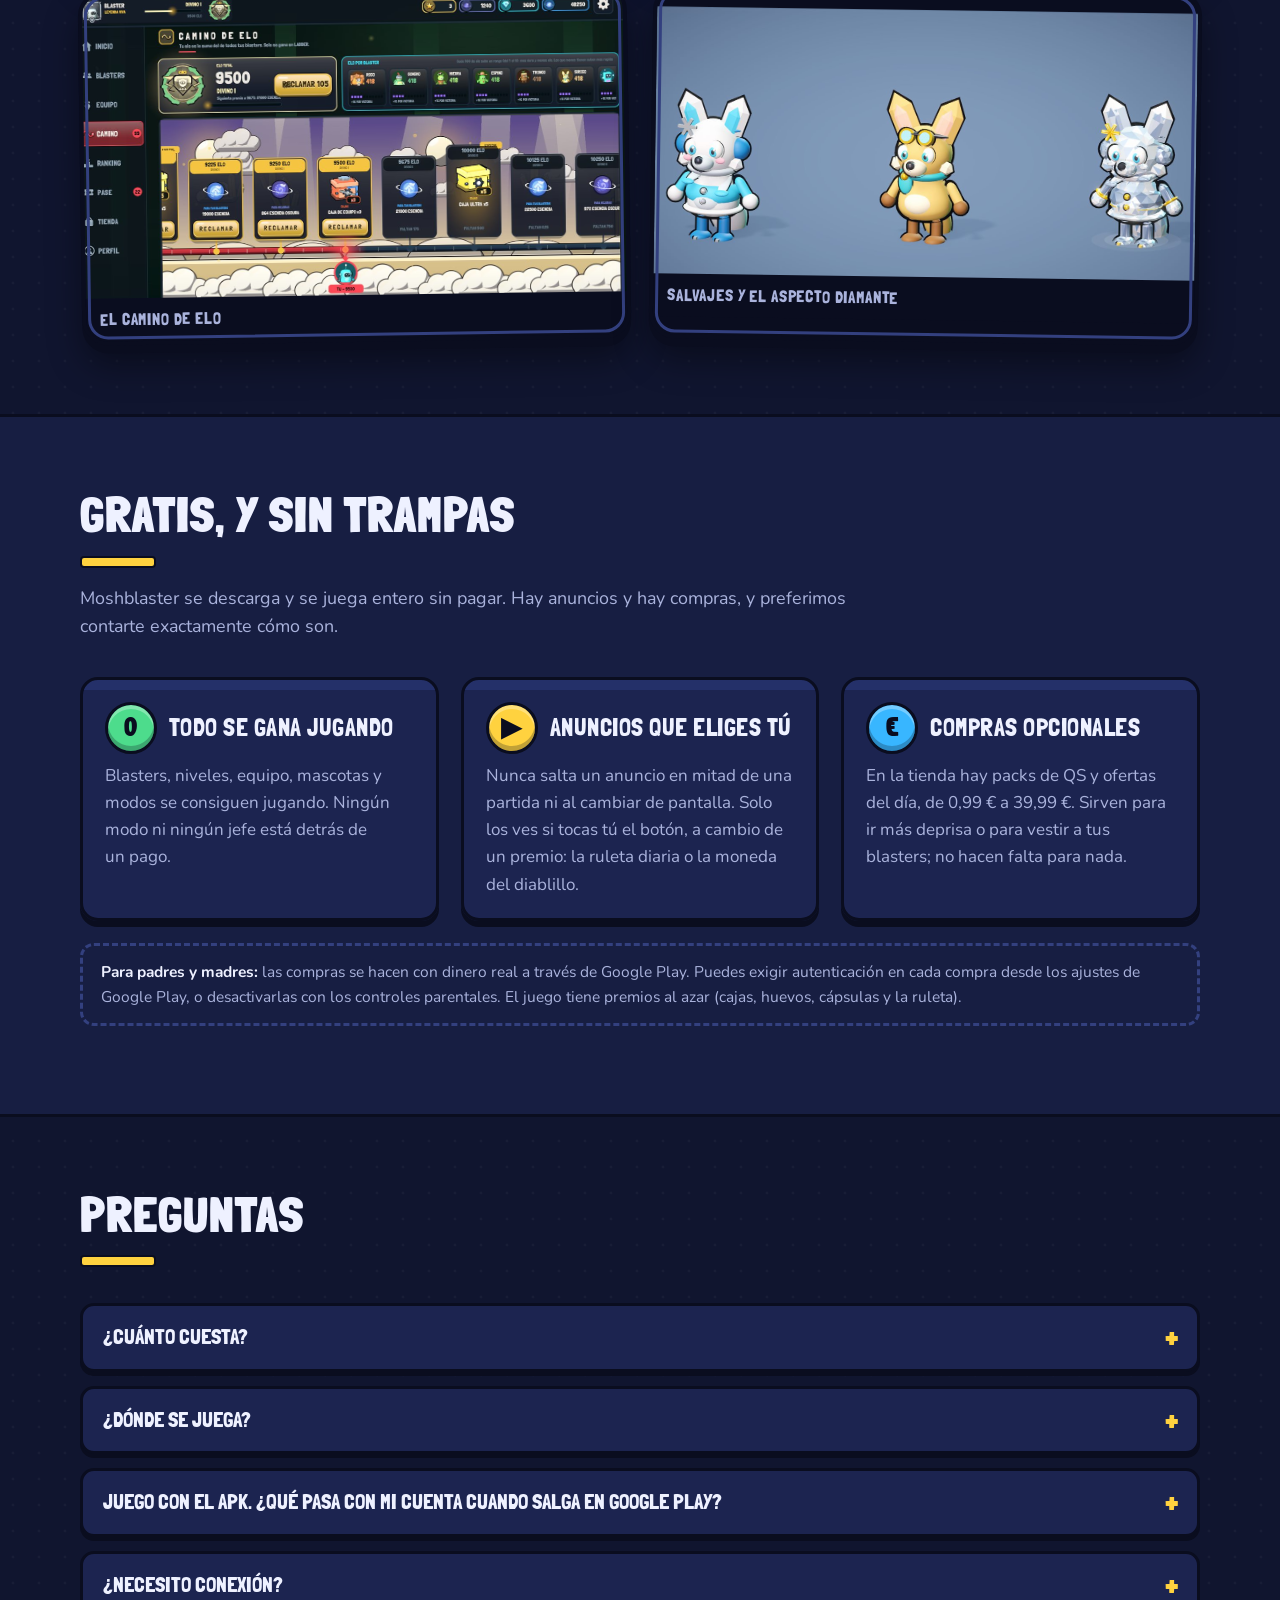
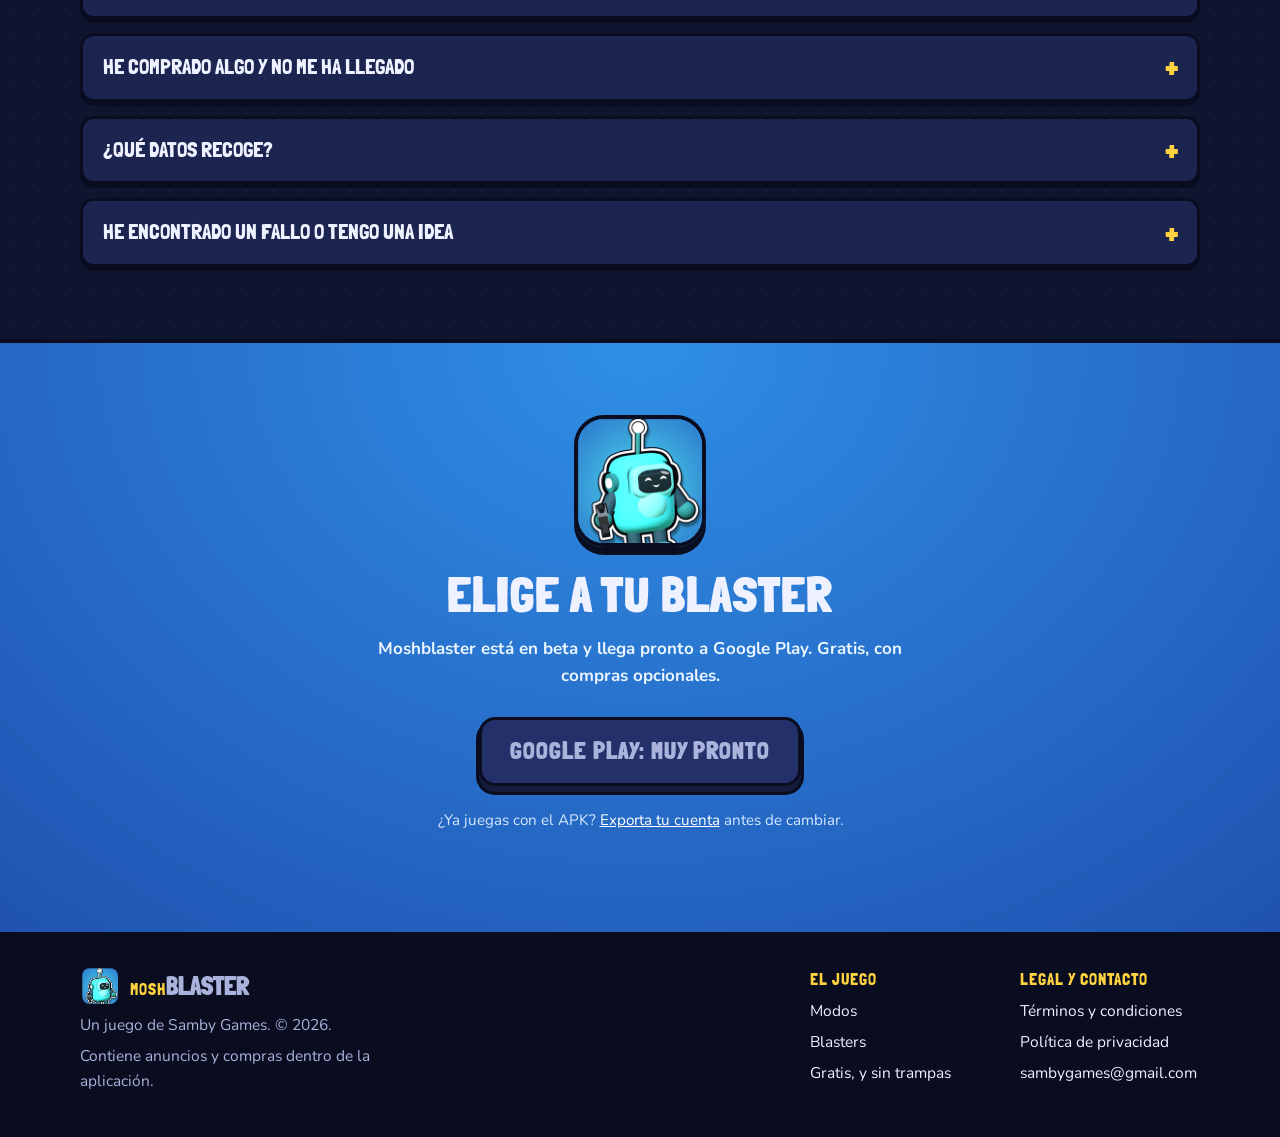
==== commit 8a684763: "Web: anuncios y compras, y mejor aspecto Co-Authored-By: Claude Opus 5.5 <noreply@anthropic.com>" ====
--- a/index.html
+++ b/index.html
@@ -4,9 +4,9 @@
 <meta charset="utf-8">
 <meta name="viewport" content="width=device-width, initial-scale=1">
 <title>Moshblaster · Acción de bolsillo con blasters de juguete</title>
-<meta name="description" content="Moshblaster es un juego de acción para móvil: 50 blasters, 33 jefes con fases, oleadas, contratos de caza, un infierno sin fin y un mundo por explorar. Sin anuncios.">
+<meta name="description" content="Moshblaster es un juego de acción gratis para Android: 50 blasters, 33 jefes con fases, oleadas, contratos de caza, un infierno sin fin y un mundo por explorar.">
 <meta property="og:title" content="Moshblaster">
-<meta property="og:description" content="50 blasters de juguete, 33 jefes con fases y un mundo por explorar. Sin anuncios.">
+<meta property="og:description" content="50 blasters de juguete, 33 jefes con fases y un mundo por explorar. Gratis para Android.">
 <meta property="og:image" content="img/equipo.jpg">
 <meta property="og:type" content="website">
 <meta name="theme-color" content="#10152f">
@@ -26,6 +26,7 @@
       <a href="#blasters">Blasters</a>
       <a href="#expedicion">Expedición</a>
       <a href="#capturas">Capturas</a>
+      <a href="#gratis">Gratis</a>
       <a href="#preguntas">Preguntas</a>
       <a href="#descarga">Descarga</a>
     </nav>
@@ -37,15 +38,32 @@
 <div class="portada">
   <div class="ancho">
     <div>
-      <span class="etiqueta">Beta 0.4 · Android</span>
+      <span class="etiqueta">Beta · Android</span>
       <h1 class="rotulo"><span class="mosh">Mosh</span><span class="blaster">blaster</span></h1>
       <p class="lema">Blasters de juguete, oleadas que no se repiten, jefes con fases y un mundo entero por explorar. Un pulgar para moverte y otro para apuntar.</p>
       <div class="botones">
         <a class="boton" href="#descarga">Jugar</a>
         <a class="boton azul" href="#modos">Ver el juego</a>
       </div>
-    </div>
-    <figure><img src="img/equipo.jpg" width="1024" height="500" alt="Tres blasters de Moshblaster recortados como pegatinas"></figure>
+      <ul class="sellos">
+        <li>Gratis</li>
+        <li>Funciona sin conexión</li>
+        <li>Anuncios solo si tú quieres</li>
+      </ul>
+    </div>
+    <figure>
+      <img src="img/equipo.jpg" width="1024" height="500" alt="Tres blasters de Moshblaster recortados como pegatinas">
+      <img class="pegatina uno" src="img/pegatina1.png" width="220" height="220" alt="">
+      <img class="pegatina dos" src="img/pegatina2.png" width="220" height="220" alt="">
+    </figure>
+  </div>
+  <svg class="ola" viewBox="0 0 1200 38" preserveAspectRatio="none" aria-hidden="true"><path d="M0 38V18c100-24 200 20 300 0s200-24 300 0 200 20 300 0 200-24 300 0v20z" fill="#0a0d1f"/></svg>
+</div>
+
+<div class="cinta" aria-hidden="true">
+  <div>
+    <span>Ladder</span><span>Contratos de caza</span><span>Jefes</span><span>Entrada al infierno</span><span>El patio</span><span>La expedición</span><span>Mascotas</span><span>Ranking global</span>
+    <span>Ladder</span><span>Contratos de caza</span><span>Jefes</span><span>Entrada al infierno</span><span>El patio</span><span>La expedición</span><span>Mascotas</span><span>Ranking global</span>
   </div>
 </div>
 
@@ -62,7 +80,7 @@
 </div>
 
 <section id="que-es">
-  <div class="ancho partido">
+  <div class="ancho partido entra">
     <div>
       <div class="cabecera" style="margin-bottom:0">
         <h2>Acción de la que se entiende a la primera</h2>
@@ -83,37 +101,37 @@
 
 <section id="modos" class="clara">
   <div class="ancho">
-    <div class="cabecera">
+    <div class="cabecera entra">
       <h2>Seis maneras de jugar</h2>
       <p>Empiezas en el ladder y los demás modos se van abriendo con tu elo. Ninguno te obliga a dejar los otros.</p>
     </div>
     <div class="rejilla tres">
-      <article class="carta modo">
+      <article class="carta modo entra" data-n="1" style="--c:var(--verde)">
         <h3><span class="ficha" style="background:var(--verde)"><svg viewBox="0 0 24 24"><path d="M3 20h4V10H3zm7 0h4V4h-4zm7 0h4v-7h-4z"/></svg></span>Ladder</h3>
         <p>Oleadas de bots que dan elo. Cada una puede traer un giro: emboscada, estampida, lluvia de meteoros, un cazador con botín. Se pelea en la tierra de tu rango, del desguace a la cima.</p>
         <span class="cuando">Desde el principio</span>
       </article>
-      <article class="carta modo">
+      <article class="carta modo entra" data-n="2" style="--c:var(--amarillo)">
         <h3><span class="ficha" style="background:var(--amarillo)"><svg viewBox="0 0 24 24"><path d="M5 3h14v18l-7-4-7 4zm4 4v2h6V7zm0 4v2h6v-2z"/></svg></span>Contratos de caza</h3>
         <p>Una historia corta en diez combates que acaba en un duelo contra un blaster especial. Si lo vences, puede que se una a ti. Puedes repetir el duelo siempre que quieras.</p>
         <span class="cuando">500 de elo</span>
       </article>
-      <article class="carta modo">
+      <article class="carta modo entra" data-n="3" style="--c:var(--morado)">
         <h3><span class="ficha" style="background:var(--morado)"><svg viewBox="0 0 24 24"><path d="M12 2a8 8 0 0 0-5 14.2V20h3v-2h1v2h2v-2h1v2h3v-3.8A8 8 0 0 0 12 2zM8.5 13a2 2 0 1 1 0-4 2 2 0 0 1 0 4zm7 0a2 2 0 1 1 0-4 2 2 0 0 1 0 4z"/></svg></span>Jefes</h3>
         <p>Un camino de 33 jefes. Sus fases suman patrones, nunca los cambian: al final lo hacen todo a la vez. Cada uno es débil a un elemento.</p>
         <span class="cuando">800 de elo</span>
       </article>
-      <article class="carta modo">
+      <article class="carta modo entra" data-n="4" style="--c:var(--rojo)">
         <h3><span class="ficha" style="background:var(--rojo)"><svg viewBox="0 0 24 24"><path d="M12 2c1 4 5 6 5 11a5 5 0 0 1-10 0c0-2 1-3 2-4 0 2 1 3 2 3 0-4-1-6 1-10z"/></svg></span>Entrada al infierno</h3>
         <p>Oleadas sin fin de demonios. Cada cinco eliges un pacto que cambia las reglas de la partida, y te retiras cuando quieras con lo ganado.</p>
         <span class="cuando">1000 de elo</span>
       </article>
-      <article class="carta modo">
+      <article class="carta modo entra" data-n="5" style="--c:var(--azul)">
         <h3><span class="ficha" style="background:var(--azul)"><svg viewBox="0 0 24 24"><path d="M12 3 3 11h2v9h5v-6h4v6h5v-9h2z"/></svg></span>El patio</h3>
         <p>Tu plaza. Aquí no se pelea: paseas, tus blasters charlan, tus mascotas juegan y construyes a tu ritmo fuentes, tótems y una máquina de cápsulas.</p>
         <span class="cuando">1500 de elo</span>
       </article>
-      <article class="carta modo">
+      <article class="carta modo entra" data-n="6" style="--c:var(--naranja)">
         <h3><span class="ficha" style="background:var(--naranja)"><svg viewBox="0 0 24 24"><path d="M12 2 9 9 2 12l7 3 3 7 3-7 7-3-7-3z"/></svg></span>La expedición</h3>
         <p>Un mundo abierto sin oleadas ni reloj: bosque, desierto y glaciar, con misiones, objetos, jefes propios y blasters salvajes que solo aparecen allí.</p>
         <span class="cuando">Desde el patio</span>
@@ -123,7 +141,7 @@
 </section>
 
 <section id="blasters">
-  <div class="ancho partido alreves">
+  <div class="ancho partido alreves entra">
     <div>
       <div class="cabecera" style="margin-bottom:0">
         <h2>50 blasters, ninguno repetido</h2>
@@ -150,7 +168,7 @@
 </section>
 
 <section id="expedicion" class="clara">
-  <div class="ancho partido">
+  <div class="ancho partido entra">
     <div>
       <div class="cabecera" style="margin-bottom:0">
         <h2>La expedición</h2>
@@ -170,33 +188,57 @@
 
 <section id="capturas">
   <div class="ancho">
-    <div class="cabecera">
+    <div class="cabecera entra">
       <h2>Capturas</h2>
       <p>Todo lo que ves está hecho con el propio juego: modelos, iconos, efectos y música salen del código. Toca una para verla en grande.</p>
     </div>
     <div class="rejilla dos">
-      <button class="captura" type="button"><img src="img/jefes.jpg" width="1280" height="693" loading="lazy" alt="El camino de jefes con AVARO, el coleccionista"><figcaption>El camino de jefes</figcaption></button>
-      <button class="captura" type="button"><img src="img/combate.jpg" width="1280" height="693" loading="lazy" alt="Combate en el ladder"><figcaption>Combate en el ladder</figcaption></button>
-      <button class="captura" type="button"><img src="img/pase.jpg" width="1280" height="693" loading="lazy" alt="El pase de la temporada BROTE"><figcaption>El pase de la temporada</figcaption></button>
-      <button class="captura" type="button"><img src="img/camino.jpg" width="1280" height="693" loading="lazy" alt="El camino de elo con sus paisajes"><figcaption>El camino de elo</figcaption></button>
-      <button class="captura recorte" type="button"><img src="img/neva.jpg" width="1280" height="720" loading="lazy" alt="NEVA y SIROCO, dos blasters salvajes, y el aspecto DIAMANTE"><figcaption>Salvajes y el aspecto diamante</figcaption></button>
-      <button class="captura recorte" type="button"><img src="img/glaciar.jpg" width="1280" height="720" loading="lazy" alt="El glaciar de la expedición"><figcaption>El glaciar</figcaption></button>
-    </div>
-  </div>
-</section>
-
-<section id="preguntas" class="clara">
-  <div class="ancho">
-    <div class="cabecera">
+      <button class="captura entra" type="button"><img src="img/jefes.jpg" width="1280" height="693" loading="lazy" alt="El camino de jefes con AVARO, el coleccionista"><figcaption>El camino de jefes</figcaption></button>
+      <button class="captura entra" type="button"><img src="img/combate.jpg" width="1280" height="693" loading="lazy" alt="Combate en el ladder"><figcaption>Combate en el ladder</figcaption></button>
+      <button class="captura entra" type="button"><img src="img/pase.jpg" width="1280" height="693" loading="lazy" alt="El pase de la temporada BROTE"><figcaption>El pase de la temporada</figcaption></button>
+      <button class="captura entra" type="button"><img src="img/armeria.jpg" width="1280" height="693" loading="lazy" alt="La armería, con el equipo azul y rojo"><figcaption>La armería</figcaption></button>
+      <button class="captura entra" type="button"><img src="img/camino.jpg" width="1280" height="693" loading="lazy" alt="El camino de elo con sus paisajes"><figcaption>El camino de elo</figcaption></button>
+      <button class="captura recorte entra" type="button"><img src="img/neva.jpg" width="1280" height="720" loading="lazy" alt="NEVA y SIROCO, dos blasters salvajes, y el aspecto DIAMANTE"><figcaption>Salvajes y el aspecto diamante</figcaption></button>
+    </div>
+  </div>
+</section>
+
+<section id="gratis" class="clara justo">
+  <div class="ancho">
+    <div class="cabecera entra">
+      <h2>Gratis, y sin trampas</h2>
+      <p>Moshblaster se descarga y se juega entero sin pagar. Hay anuncios y hay compras, y preferimos contarte exactamente cómo son.</p>
+    </div>
+    <div class="rejilla tres">
+      <article class="carta entra">
+        <h3><span class="emoji" style="background:var(--verde)">0</span>Todo se gana jugando</h3>
+        <p>Blasters, niveles, equipo, mascotas y modos se consiguen jugando. Ningún modo ni ningún jefe está detrás de un pago.</p>
+      </article>
+      <article class="carta entra">
+        <h3><span class="emoji" style="background:var(--amarillo)">▶</span>Anuncios que eliges tú</h3>
+        <p>Nunca salta un anuncio en mitad de una partida ni al cambiar de pantalla. Solo los ves si tocas tú el botón, a cambio de un premio: la ruleta diaria o la moneda del diablillo.</p>
+      </article>
+      <article class="carta entra">
+        <h3><span class="emoji" style="background:var(--azul)">€</span>Compras opcionales</h3>
+        <p>En la tienda hay packs de QS y ofertas del día, de 0,99 € a 39,99 €. Sirven para ir más deprisa o para vestir a tus blasters; no hacen falta para nada.</p>
+      </article>
+    </div>
+    <p class="aviso entra"><b>Para padres y madres:</b> las compras se hacen con dinero real a través de Google Play. Puedes exigir autenticación en cada compra desde los ajustes de Google Play, o desactivarlas con los controles parentales. El juego tiene premios al azar (cajas, huevos, cápsulas y la ruleta).</p>
+  </div>
+</section>
+
+<section id="preguntas">
+  <div class="ancho">
+    <div class="cabecera entra">
       <h2>Preguntas</h2>
     </div>
     <details>
       <summary>¿Cuánto cuesta?</summary>
-      <div><p>Nada. Moshblaster es gratis, no tiene anuncios y no vende nada por dinero real. Las monedas del juego (esencia, QS, estrellas, tornillos) solo se ganan jugando.</p></div>
+      <div><p>Descargarlo y jugarlo es gratis. Dentro hay compras opcionales con dinero real (packs de QS y ofertas del día) y anuncios que solo ves si tú lo eliges, a cambio de un premio. Todo el contenido se puede conseguir jugando.</p></div>
     </details>
     <details>
       <summary>¿Dónde se juega?</summary>
-      <div><p>En móviles y tablets Android, en horizontal. Ahora mismo es una beta que se reparte como APK; la versión de Google Play está en camino.</p></div>
+      <div><p>En móviles y tablets Android, en horizontal. Ahora mismo es una beta; la versión de Google Play está en camino.</p></div>
     </details>
     <details>
       <summary>Juego con el APK. ¿Qué pasa con mi cuenta cuando salga en Google Play?</summary>
@@ -205,15 +247,19 @@
     </details>
     <details>
       <summary>¿Necesito conexión?</summary>
-      <div><p>No. Todo el juego funciona sin conexión. Internet solo hace falta para aparecer en el ranking global.</p></div>
+      <div><p>Para jugar, no. Internet hace falta para el ranking global, para ver un anuncio y para comprar en la tienda.</p></div>
+    </details>
+    <details>
+      <summary>He comprado algo y no me ha llegado</summary>
+      <div><p>Cierra el juego del todo y vuelve a abrirlo con conexión. Si sigue sin aparecer, escríbenos a <a href="mailto:sambygames@gmail.com">sambygames@gmail.com</a> con el número de pedido que te mandó Google Play (empieza por GPA) y tu nombre de jugador. Los reembolsos los gestiona Google Play.</p></div>
     </details>
     <details>
       <summary>¿Qué datos recoge?</summary>
-      <div><p>Los mínimos: si hay conexión, tu nombre de jugador y tu puntuación para el ranking. Sin correo, sin ubicación, sin publicidad. Está todo en la <a href="privacidad.html">política de privacidad</a>.</p></div>
+      <div><p>Tu partida se queda en tu móvil. El ranking usa tu nombre de jugador y tu puntuación; los anuncios y las compras los gestiona Google con sus propias reglas. Está todo en la <a href="privacidad.html">política de privacidad</a>.</p></div>
     </details>
     <details>
       <summary>He encontrado un fallo o tengo una idea</summary>
-      <div><p>Escríbenos a <a data-dato="correo" href="mailto:sambygames@gmail.com">sambygames@gmail.com</a>. Si es un fallo, cuéntanos qué blaster llevabas, en qué modo y qué móvil usas.</p></div>
+      <div><p>Escríbenos a <a href="mailto:sambygames@gmail.com">sambygames@gmail.com</a>. Si es un fallo, cuéntanos qué blaster llevabas, en qué modo y qué móvil usas.</p></div>
     </details>
   </div>
 </section>
@@ -222,7 +268,7 @@
   <div class="ancho">
     <img class="icono" src="img/icono.png" width="256" height="256" alt="Icono de Moshblaster: BIP">
     <h2>Elige a tu blaster</h2>
-    <p>Moshblaster está en beta y llega pronto a Google Play. Gratis y sin anuncios.</p>
+    <p>Moshblaster está en beta y llega pronto a Google Play. Gratis, con compras opcionales.</p>
     <a class="boton apagado" data-play href="#descarga">Google Play: muy pronto</a>
     <p class="nota">¿Ya juegas con el APK? <a href="#preguntas" style="color:#fff">Exporta tu cuenta</a> antes de cambiar.</p>
   </div>
@@ -232,12 +278,23 @@
 
 <footer>
   <div class="ancho">
-    <span>© 2026 <span data-dato="responsable">Samby Games</span>. Moshblaster.</span>
-    <nav aria-label="Legal">
+    <div class="col marca-pie">
+      <a class="marca" href="index.html"><img src="img/favicon.png" alt=""><span><b>MOSH</b>BLASTER</span></a>
+      <span>Un juego de Samby Games. © 2026.</span>
+      <span>Contiene anuncios y compras dentro de la aplicación.</span>
+    </div>
+    <div class="col">
+      <b>El juego</b>
+      <a href="#modos">Modos</a>
+      <a href="#blasters">Blasters</a>
+      <a href="#gratis">Gratis, y sin trampas</a>
+    </div>
+    <div class="col">
+      <b>Legal y contacto</b>
       <a href="terminos.html">Términos y condiciones</a>
-      <a href="privacidad.html">Privacidad</a>
-      <a data-dato="correo" href="mailto:sambygames@gmail.com">sambygames@gmail.com</a>
-    </nav>
+      <a href="privacidad.html">Política de privacidad</a>
+      <a href="mailto:sambygames@gmail.com">sambygames@gmail.com</a>
+    </div>
   </div>
 </footer>
 
--- a/estilo.css
+++ b/estilo.css
@@ -222,3 +222,80 @@
   html { scroll-behavior: auto; }
   .boton { transition: none; }
 }
+
+/* ======================= segunda pasada: mas juguete ======================= */
+
+/* fondo con puntos, como el papel de una caja de juguetes */
+body { background-image: radial-gradient(rgba(255, 255, 255, .035) 1.5px, transparent 1.6px); background-size: 26px 26px; }
+
+/* la portada gana pegatinas sueltas y un borde ondulado */
+.portada { padding-bottom: 34px; }
+.portada .ancho { z-index: 2; }
+.portada figure { position: relative; transform: rotate(2deg); animation: flota 6s ease-in-out infinite; }
+.portada .pegatina { position: absolute; width: 104px; height: 104px; border-radius: 26px; border: 4px solid #fff; outline: 4px solid var(--tinta); box-shadow: 0 8px 0 rgba(10, 13, 31, .35); animation: flota 5s ease-in-out infinite; }
+.portada .pegatina.uno { left: -34px; bottom: -30px; transform: rotate(-12deg); animation-delay: -1.5s; }
+.portada .pegatina.dos { right: -22px; top: -36px; transform: rotate(10deg); animation-delay: -3s; }
+@keyframes flota { 0%, 100% { translate: 0 0; } 50% { translate: 0 -10px; } }
+.portada .ola { position: absolute; left: 0; right: 0; bottom: -1px; height: 38px; z-index: 1; display: block; width: 100%; }
+.sellos { display: flex; flex-wrap: wrap; gap: 10px; margin-top: 26px; padding: 0; list-style: none; }
+.sellos li { font-family: var(--titulo); text-transform: uppercase; letter-spacing: .05em; font-size: 1.05rem; color: var(--tinta); background: #fff; border: 3px solid var(--tinta); border-radius: 999px; padding: 2px 14px; box-shadow: 0 3px 0 var(--tinta); }
+.sellos li:nth-child(2) { background: var(--verde); }
+.sellos li:nth-child(3) { background: var(--amarillo); }
+
+/* la cinta que corre con los nombres de los modos */
+.cinta { background: var(--amarillo); border-block: 4px solid var(--tinta); overflow: hidden; transform: rotate(-1.2deg) scale(1.03); margin-block: -6px 0; position: relative; z-index: 3; }
+.cinta div { display: flex; gap: 38px; width: max-content; padding: 8px 0; animation: corre 36s linear infinite; }
+.cinta span { font-family: var(--titulo); font-weight: 900; font-size: 1.5rem; text-transform: uppercase; color: var(--tinta); white-space: nowrap; }
+.cinta span::after { content: "★"; margin-left: 38px; }
+@keyframes corre { to { transform: translateX(-50%); } }
+
+/* cifras con su chapa */
+.cifras ul { padding: 30px 0; }
+.cifras li { background: var(--noche-2); border: 3px solid var(--linea); border-radius: 16px; padding: 14px 8px 12px; }
+
+/* cartas de modo: banda de color y numero grande */
+.modo { padding-top: 30px; transition: transform .15s; overflow: hidden; }
+.modo::before { content: ""; position: absolute; inset: 0 0 auto 0; height: 12px; background: var(--c, var(--amarillo)); border-bottom: 3px solid var(--tinta); }
+.modo::after { content: attr(data-n); position: absolute; right: 12px; bottom: -22px; font-family: var(--titulo); font-weight: 900; font-size: 7rem; line-height: 1; color: rgba(255, 255, 255, .05); pointer-events: none; }
+.modo:hover { transform: translateY(-5px) rotate(-.6deg); }
+
+/* capturas como pantallas de movil, un poco torcidas */
+.captura { border-width: 4px; border-radius: 26px; outline: 3px solid var(--linea); outline-offset: -9px; transition: transform .18s; }
+.partido .captura { transform: rotate(1.6deg); }
+.partido.alreves .captura { transform: rotate(-1.6deg); }
+.rejilla.dos .captura:nth-child(odd) { transform: rotate(-.8deg); }
+.rejilla.dos .captura:nth-child(even) { transform: rotate(.8deg); }
+button.captura:hover { transform: rotate(0) scale(1.02); }
+
+/* seccion "juego justo" */
+.justo .carta h3 { margin-bottom: 8px; display: flex; gap: 12px; align-items: center; }
+.justo .carta p { color: var(--suave); margin: 0; }
+.justo .emoji { flex: none; width: 52px; height: 52px; border-radius: 50%; border: 3px solid var(--tinta); display: grid; place-items: center; font-family: var(--titulo); font-weight: 900; font-size: 1.6rem; color: var(--tinta); box-shadow: inset 0 -5px 0 rgba(10, 13, 31, .25), inset 0 4px 0 rgba(255, 255, 255, .3); }
+.aviso { margin-top: 22px; padding: 14px 18px; border-radius: 14px; border: 3px dashed var(--linea); color: var(--suave); font-size: .97rem; }
+.aviso b { color: var(--texto); }
+
+/* pie con columnas */
+footer .ancho { align-items: flex-start; }
+footer .col { display: grid; gap: 6px; min-width: 180px; }
+footer .col b { font-family: var(--titulo); font-weight: 400; text-transform: uppercase; letter-spacing: .06em; color: var(--amarillo); font-size: 1.05rem; }
+footer .col.marca-pie { margin-right: auto; max-width: 340px; }
+footer .col.marca-pie span { color: var(--suave); }
+
+/* lo que entra al hacer scroll */
+.entra { opacity: 0; transform: translateY(26px); transition: opacity .5s, transform .5s; }
+.entra.visto { opacity: 1; transform: none; }
+
+@media (max-width: 900px) {
+  .portada .pegatina { width: 78px; height: 78px; border-radius: 20px; }
+  .portada .pegatina.uno { left: -8px; }
+  .portada .pegatina.dos { right: -6px; }
+}
+@media (prefers-reduced-motion: reduce) {
+  .portada figure, .portada .pegatina, .cinta div { animation: none; }
+  .entra { opacity: 1; transform: none; transition: none; }
+}
+
+/* lo torcido no debe ensanchar la pagina, y una imagen con width y height
+   en el HTML no debe quedarse con su alto de origen */
+html, body { overflow-x: clip; }
+img { height: auto; }
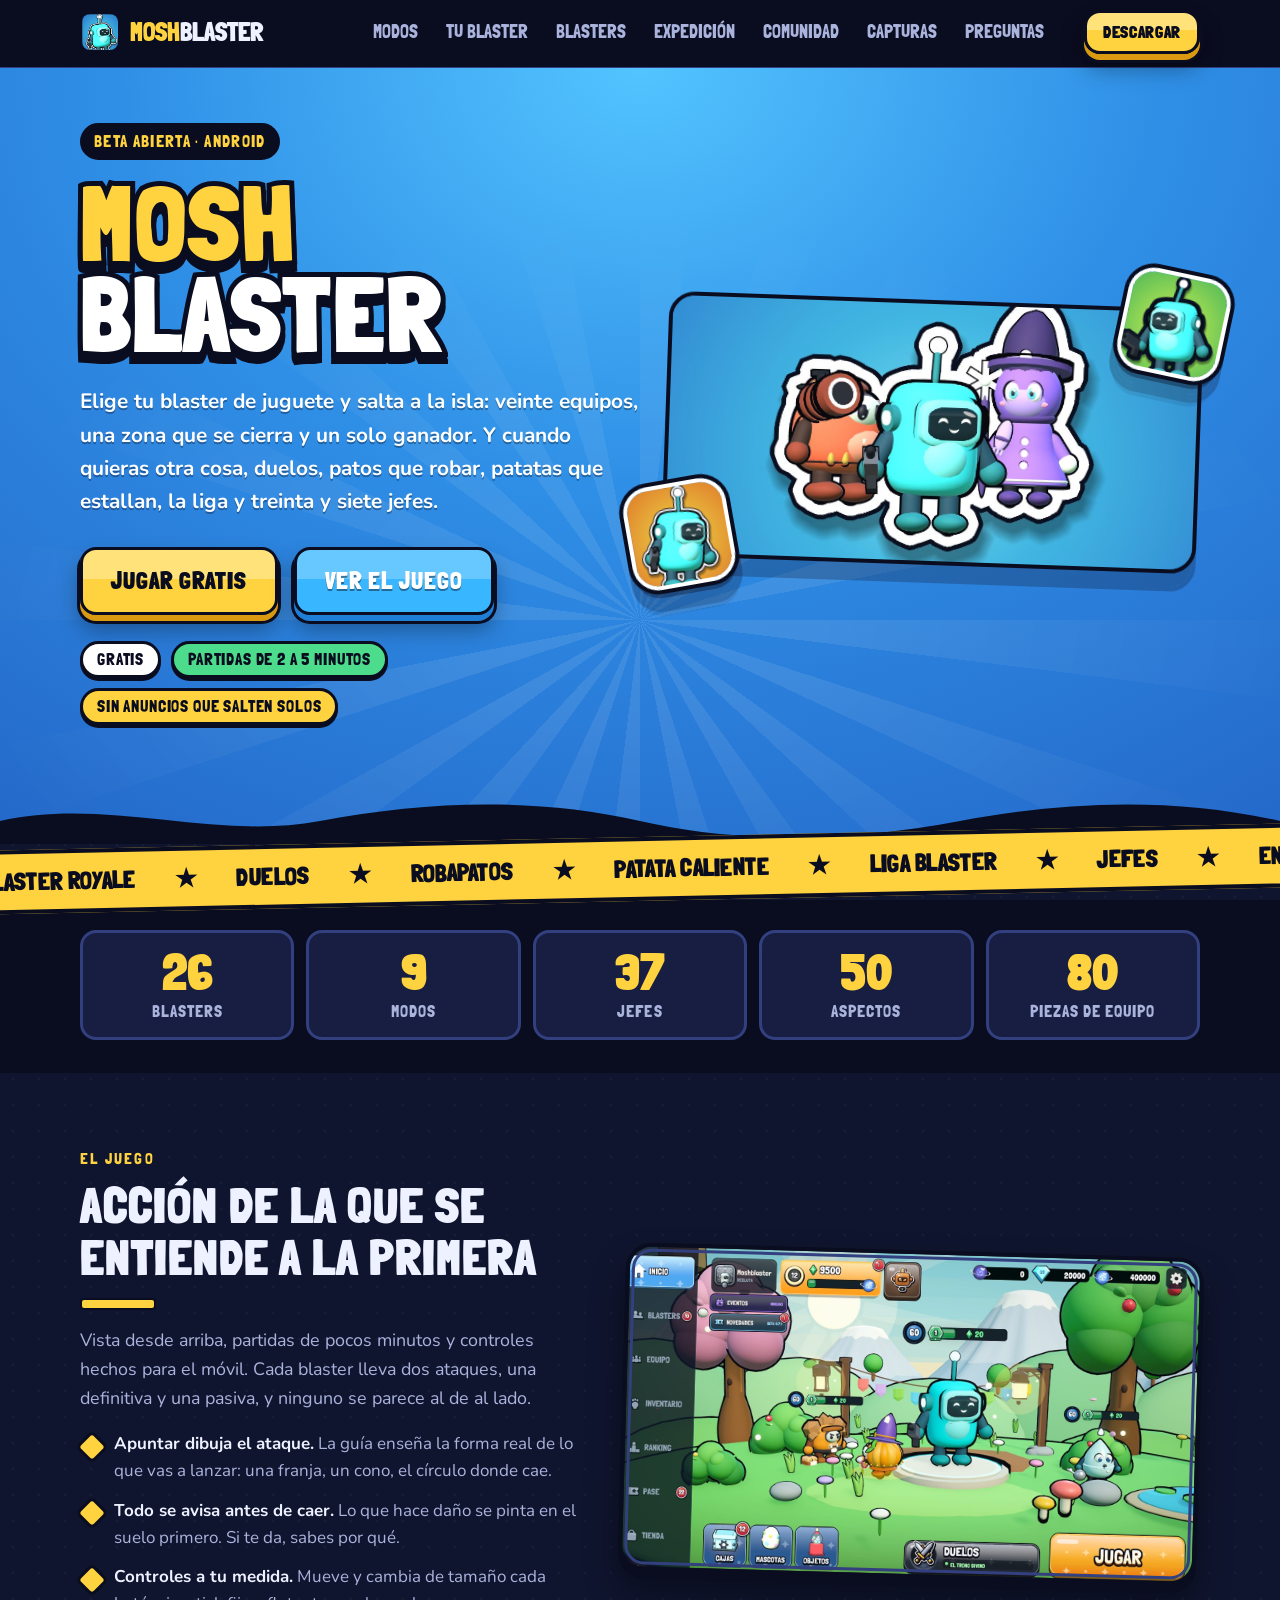
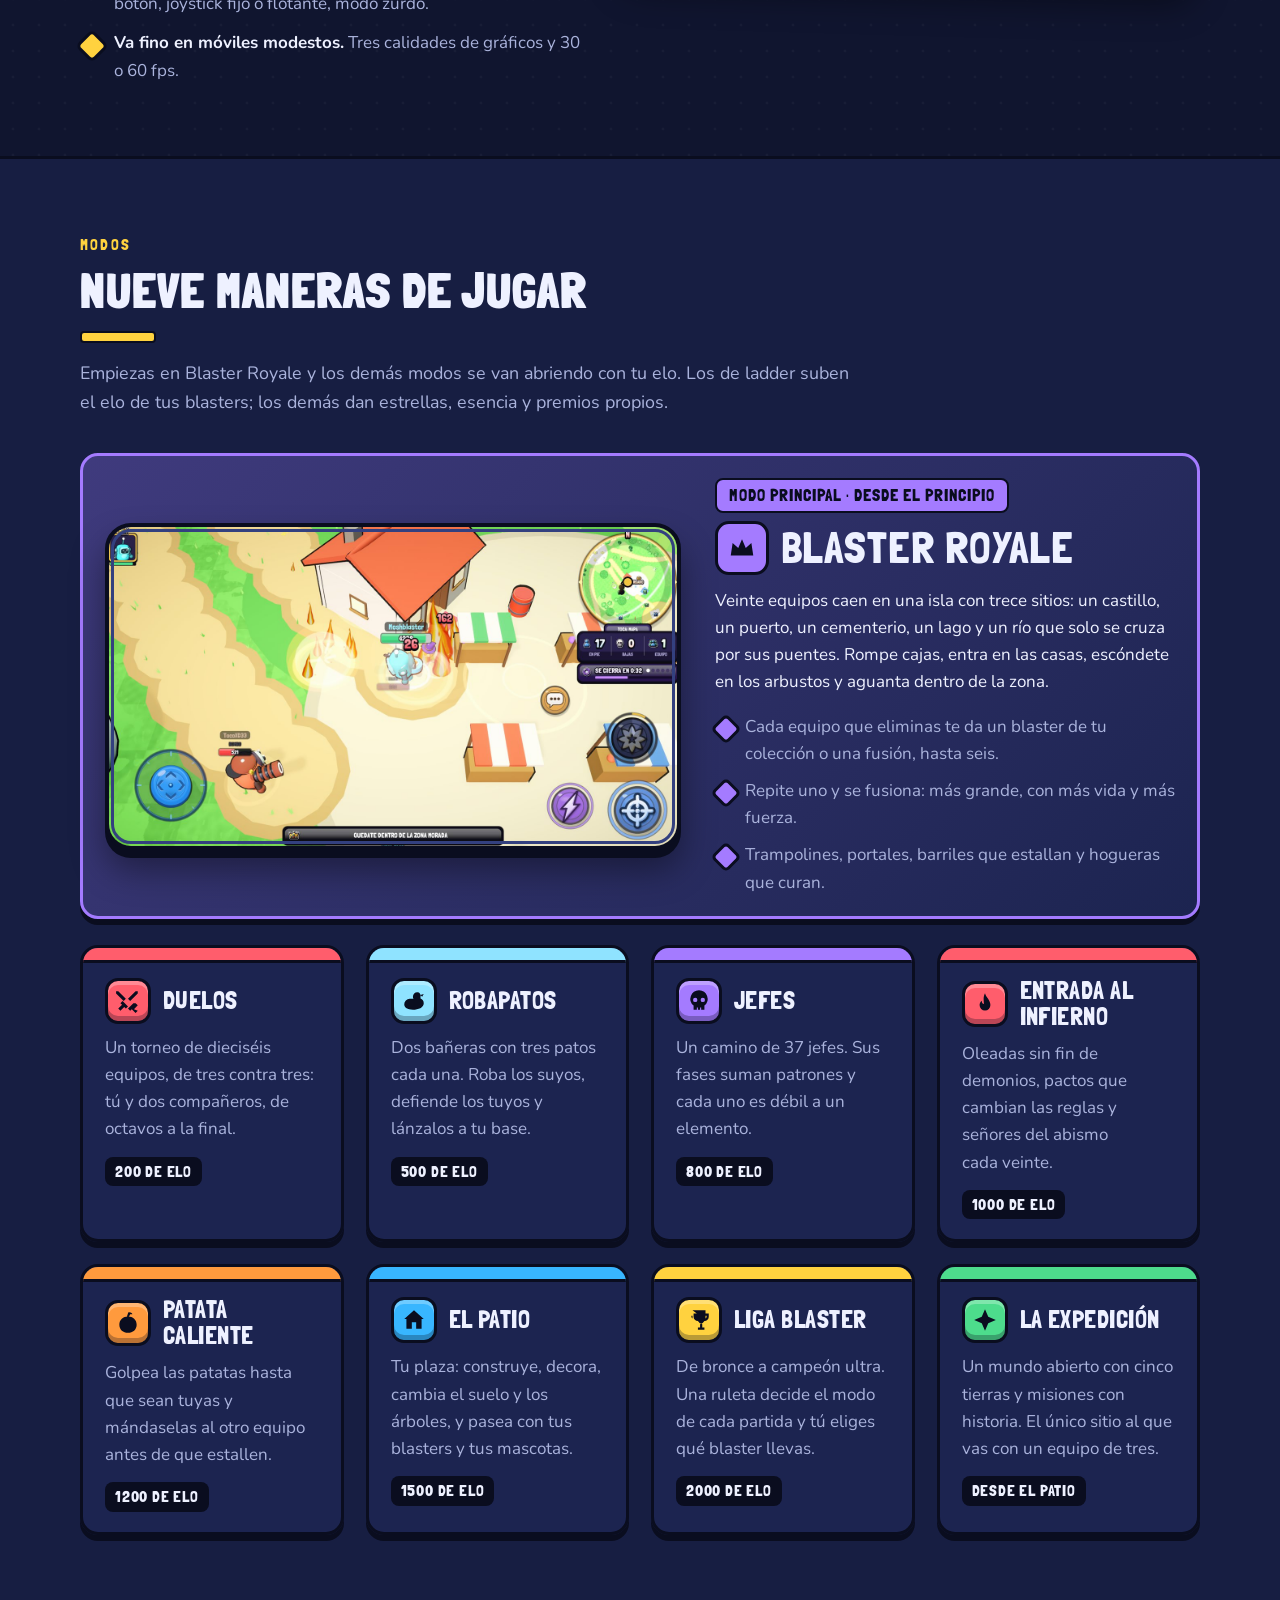
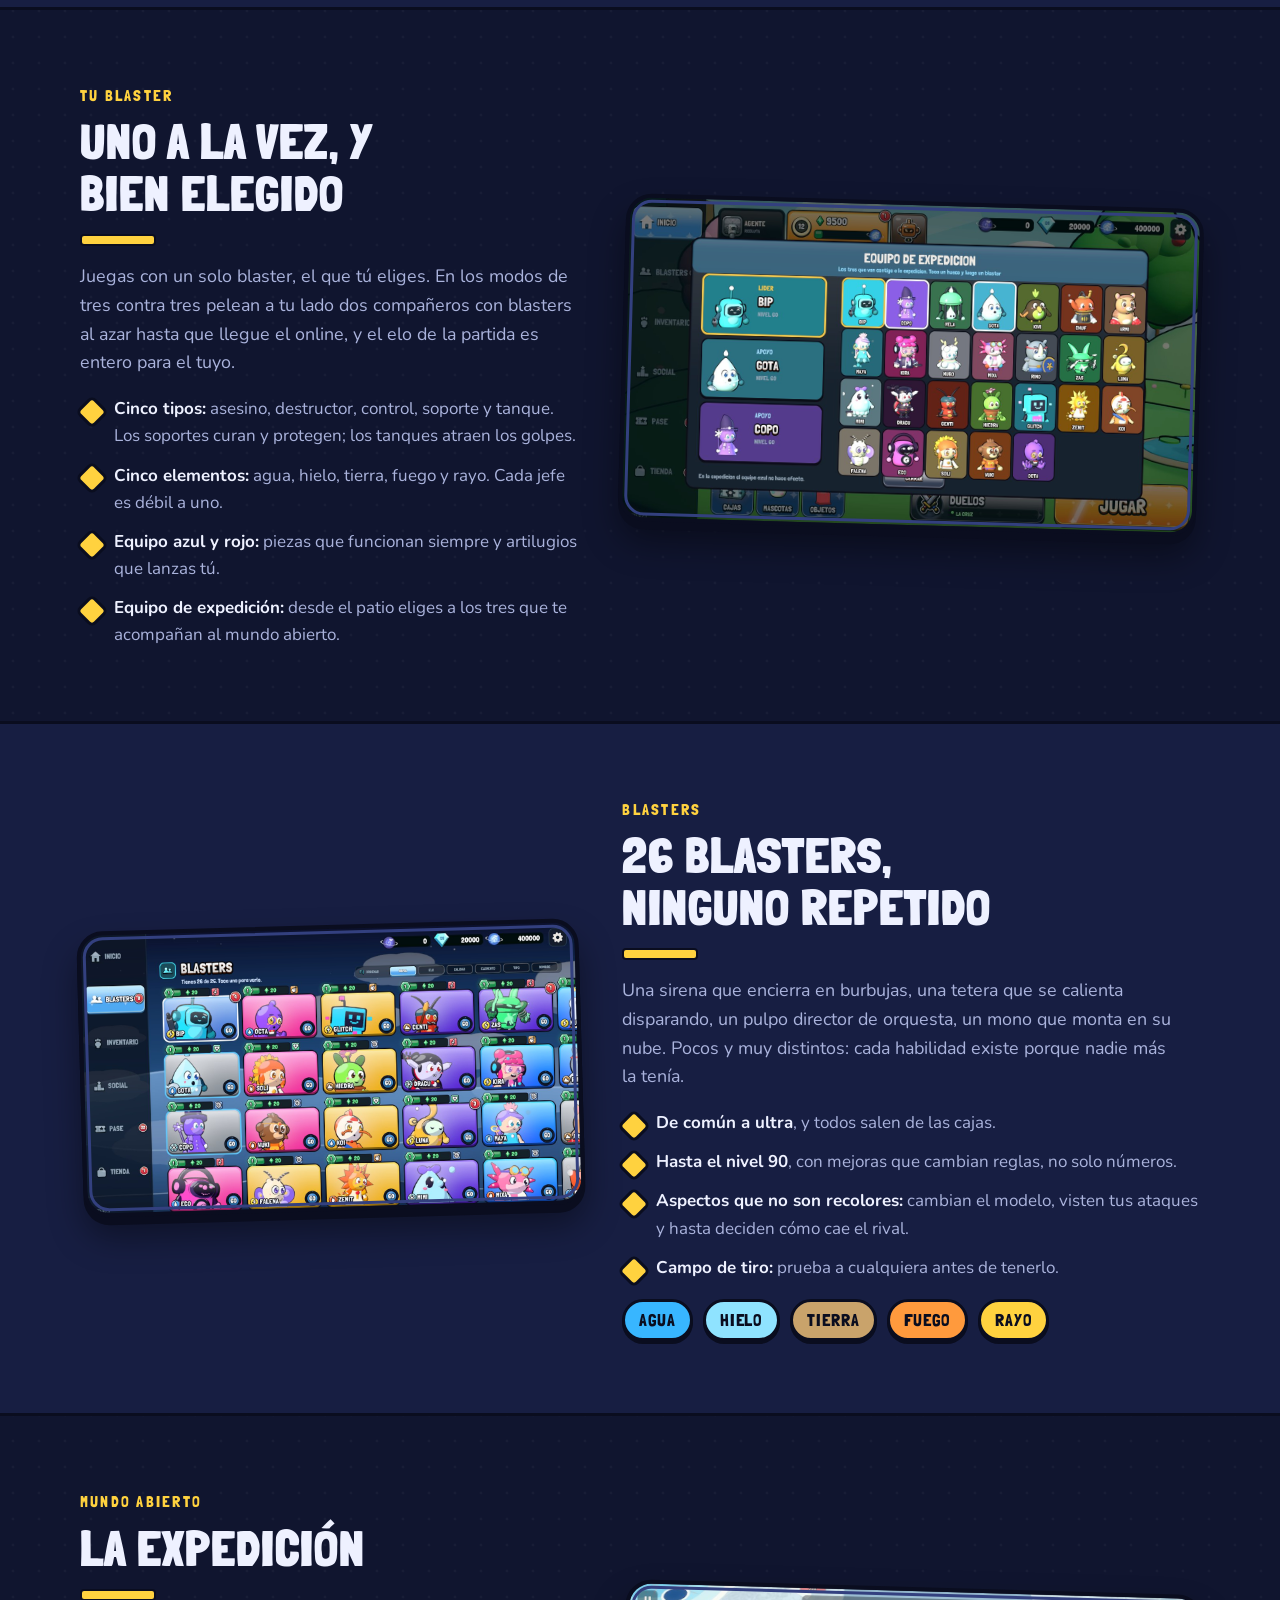
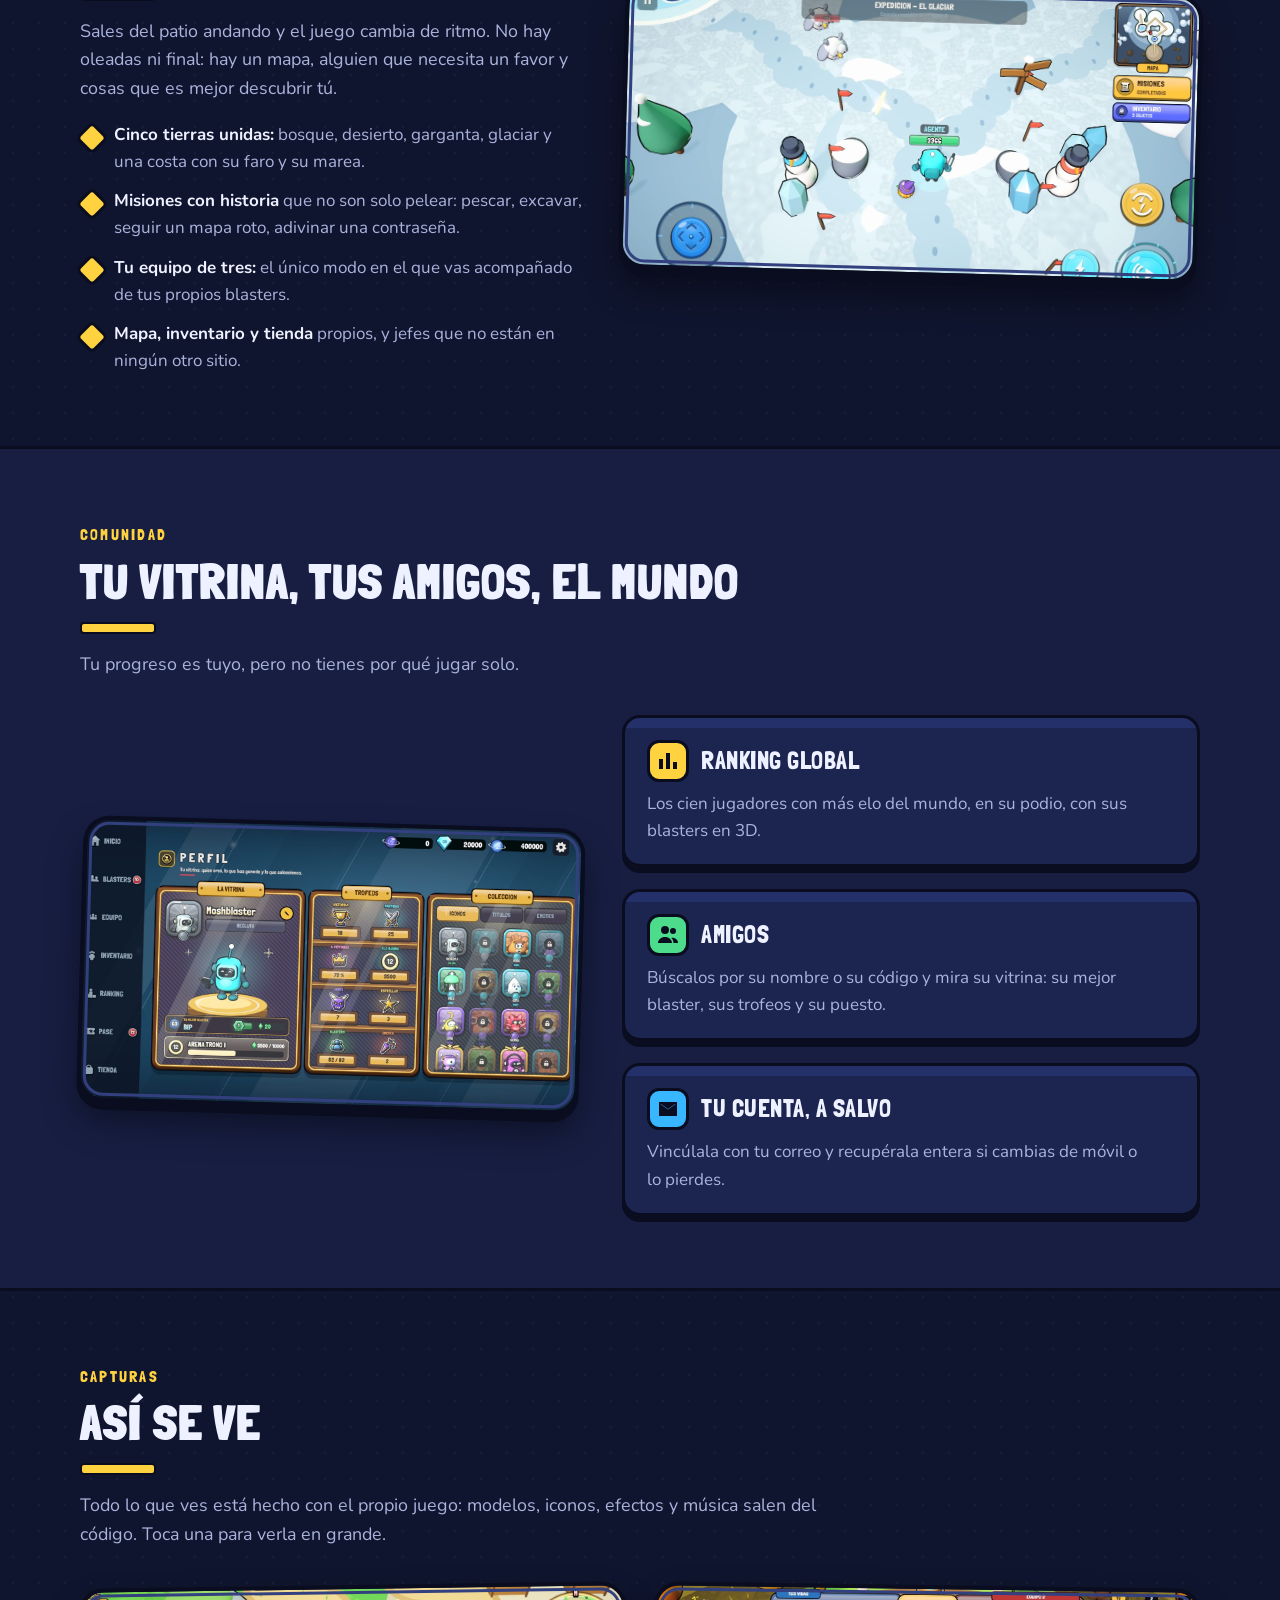
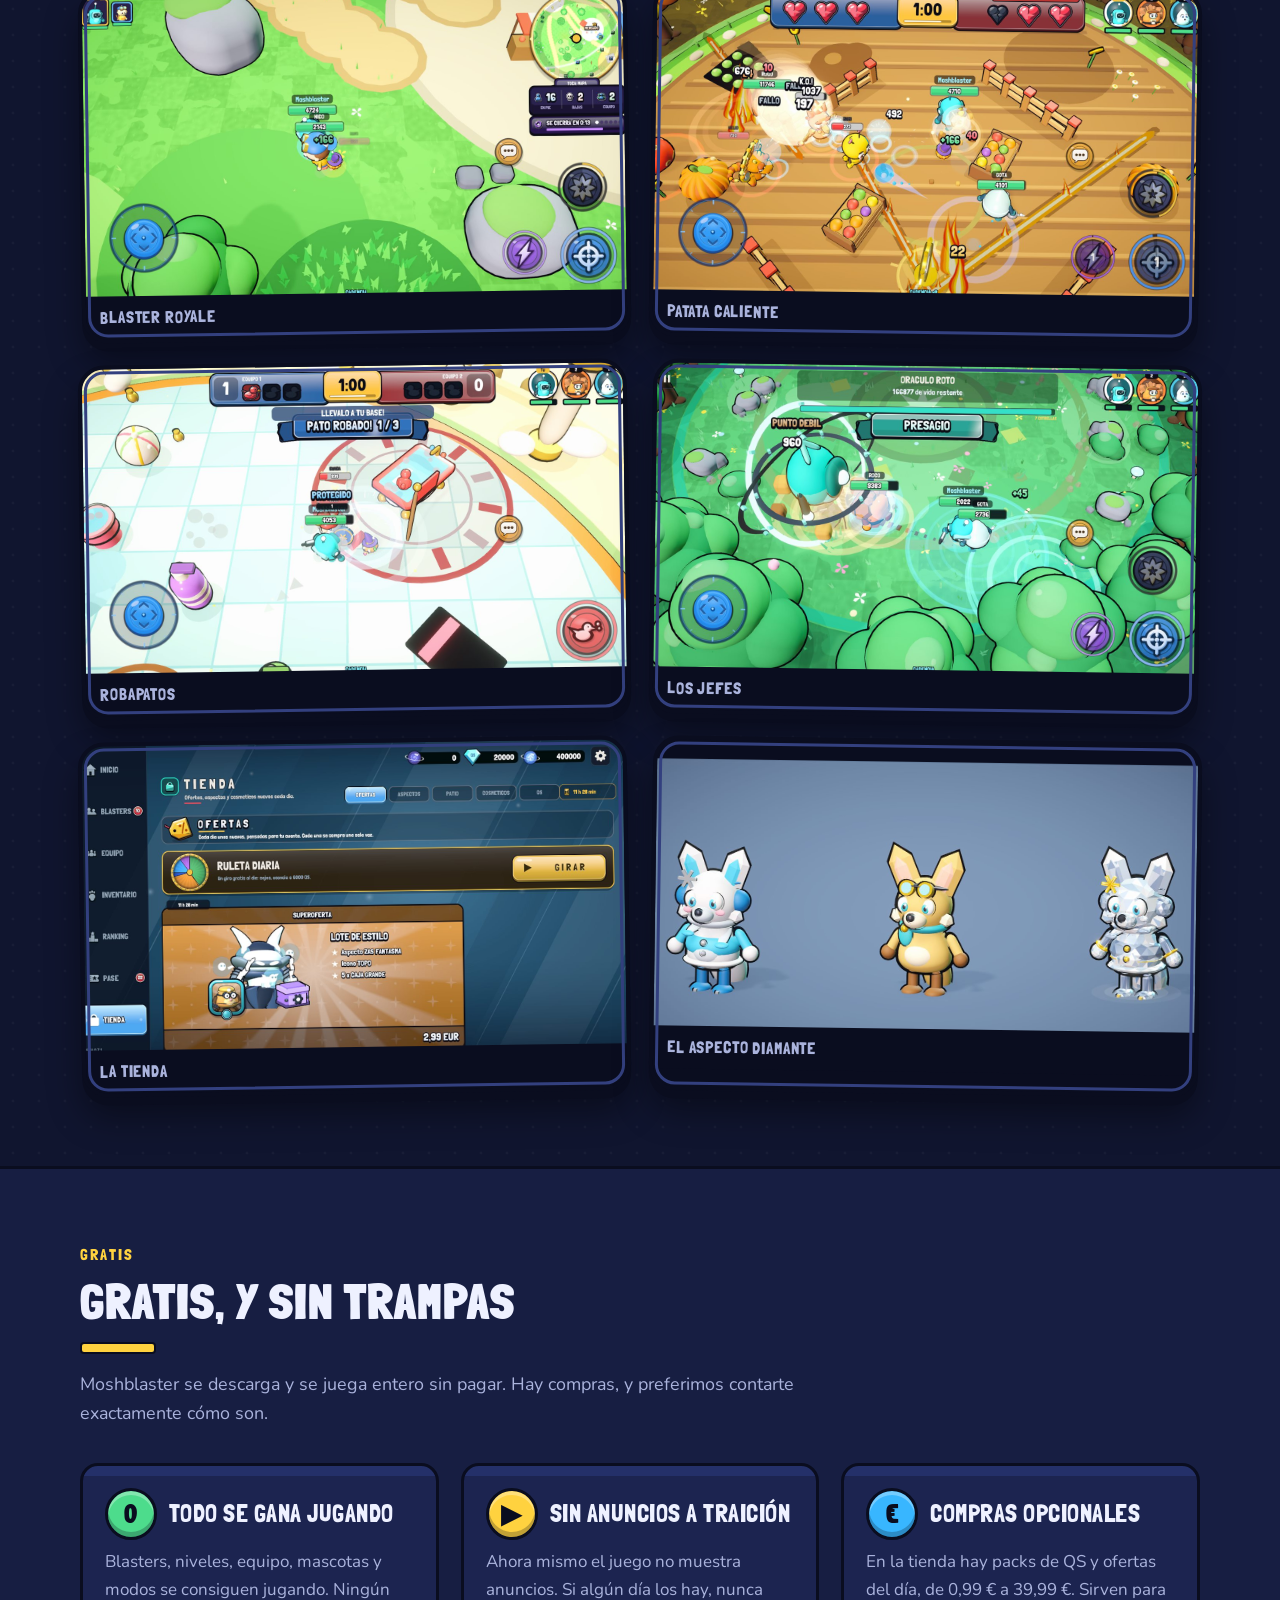
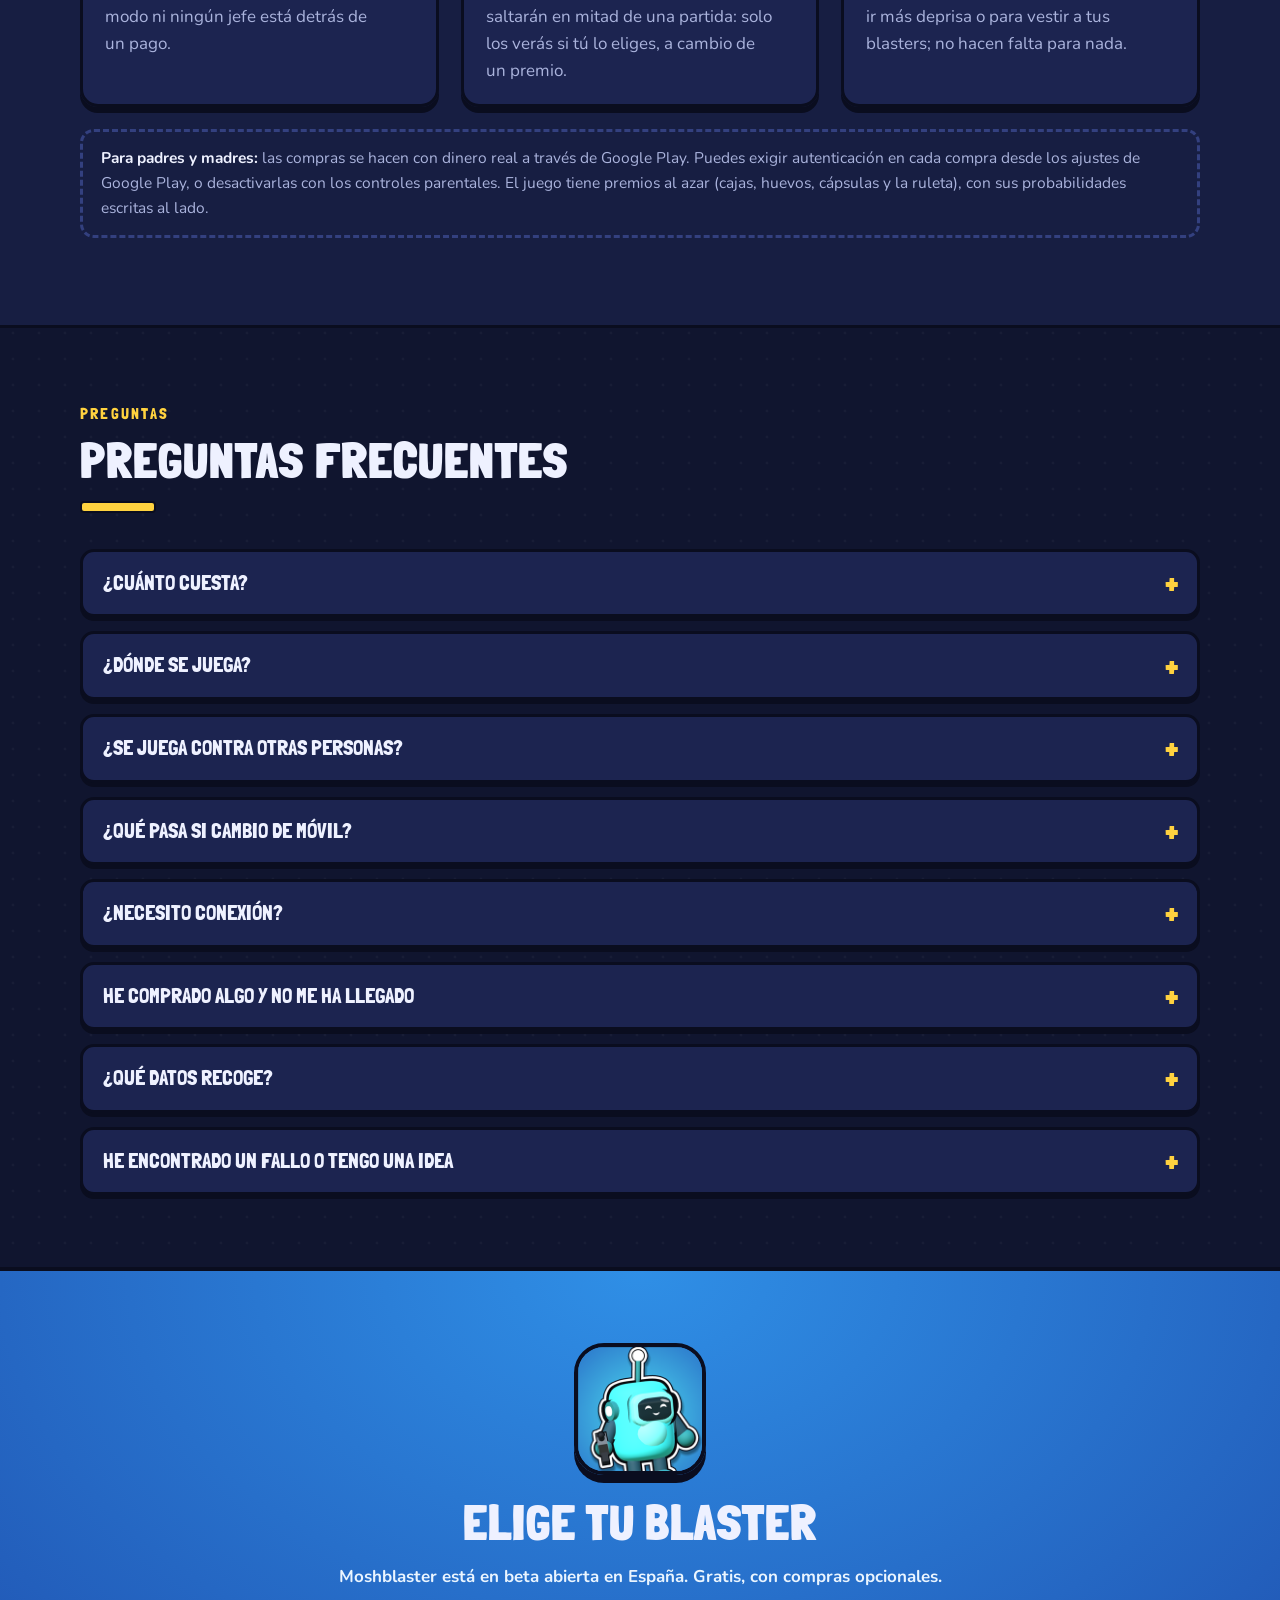
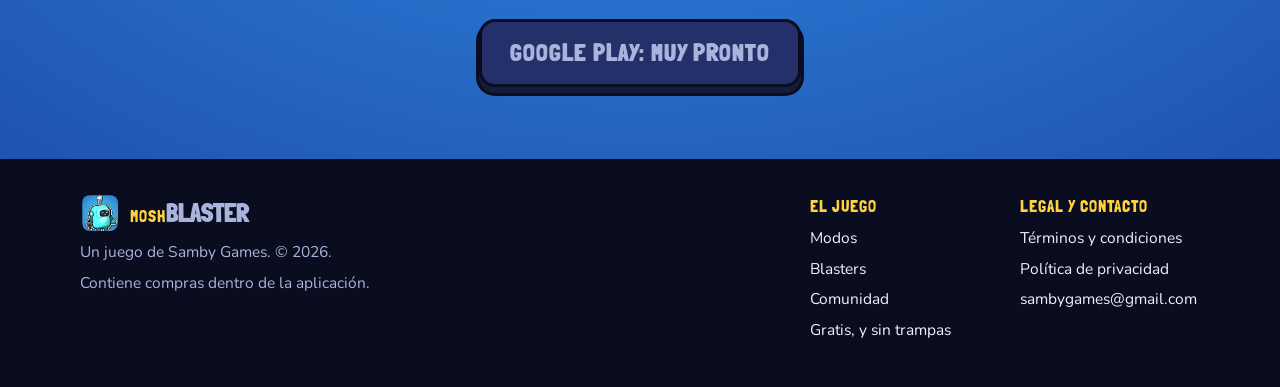
==== commit 894361db: "Web al día: un solo blaster, 26 blasters y SOCIAL Juegas con un blaster (los 3 contra 3 llevan compa" ====
--- a/index.html
+++ b/index.html
@@ -3,17 +3,18 @@
 <head>
 <meta charset="utf-8">
 <meta name="viewport" content="width=device-width, initial-scale=1">
-<title>Moshblaster · Acción de bolsillo con blasters de juguete</title>
-<meta name="description" content="Moshblaster es un juego de acción gratis para Android: 50 blasters, 33 jefes con fases, oleadas, contratos de caza, un infierno sin fin y un mundo por explorar.">
+<title>Moshblaster · Batallas de blasters de juguete</title>
+<meta name="description" content="Moshblaster es un juego de acción gratis para Android: elige tu blaster y lucha en Blaster Royale, duelos, Robapatos, Patata Caliente, la Liga, 37 jefes y una expedición por un mundo entero.">
 <meta property="og:title" content="Moshblaster">
-<meta property="og:description" content="50 blasters de juguete, 33 jefes con fases y un mundo por explorar. Gratis para Android.">
+<meta property="og:description" content="26 blasters de juguete, Blaster Royale, duelos tres contra tres y 37 jefes con fases. Gratis para Android.">
 <meta property="og:image" content="img/equipo.jpg">
 <meta property="og:type" content="website">
+<meta name="twitter:card" content="summary_large_image">
 <meta name="theme-color" content="#10152f">
 <link rel="icon" href="img/favicon.png">
 <link rel="preconnect" href="https://fonts.googleapis.com">
 <link rel="preconnect" href="https://fonts.gstatic.com" crossorigin>
-<link href="https://fonts.googleapis.com/css2?family=Londrina+Solid:wght@400;900&family=Nunito:wght@400;700&display=swap" rel="stylesheet">
+<link href="https://fonts.googleapis.com/css2?family=Londrina+Solid:wght@400;900&family=Nunito:wght@400;700;800&display=swap" rel="stylesheet">
 <link rel="stylesheet" href="estilo.css">
 </head>
 <body>
@@ -23,13 +24,14 @@
     <a class="marca" href="index.html"><img src="img/favicon.png" alt=""><span><b>MOSH</b>BLASTER</span></a>
     <nav aria-label="Secciones">
       <a href="#modos">Modos</a>
+      <a href="#equipo">Tu blaster</a>
       <a href="#blasters">Blasters</a>
       <a href="#expedicion">Expedición</a>
+      <a href="#comunidad">Comunidad</a>
       <a href="#capturas">Capturas</a>
-      <a href="#gratis">Gratis</a>
       <a href="#preguntas">Preguntas</a>
-      <a href="#descarga">Descarga</a>
     </nav>
+    <a class="boton mini" href="#descarga">Descargar</a>
   </div>
 </header>
 
@@ -38,17 +40,17 @@
 <div class="portada">
   <div class="ancho">
     <div>
-      <span class="etiqueta">Beta · Android</span>
+      <span class="etiqueta">Beta abierta · Android</span>
       <h1 class="rotulo"><span class="mosh">Mosh</span><span class="blaster">blaster</span></h1>
-      <p class="lema">Blasters de juguete, oleadas que no se repiten, jefes con fases y un mundo entero por explorar. Un pulgar para moverte y otro para apuntar.</p>
+      <p class="lema">Elige tu blaster de juguete y salta a la isla: veinte equipos, una zona que se cierra y un solo ganador. Y cuando quieras otra cosa, duelos, patos que robar, patatas que estallan, la liga y treinta y siete jefes.</p>
       <div class="botones">
-        <a class="boton" href="#descarga">Jugar</a>
+        <a class="boton" href="#descarga" data-play>Jugar gratis</a>
         <a class="boton azul" href="#modos">Ver el juego</a>
       </div>
       <ul class="sellos">
         <li>Gratis</li>
-        <li>Funciona sin conexión</li>
-        <li>Anuncios solo si tú quieres</li>
+        <li>Partidas de 2 a 5 minutos</li>
+        <li>Sin anuncios que salten solos</li>
       </ul>
     </div>
     <figure>
@@ -62,19 +64,19 @@
 
 <div class="cinta" aria-hidden="true">
   <div>
-    <span>Ladder</span><span>Contratos de caza</span><span>Jefes</span><span>Entrada al infierno</span><span>El patio</span><span>La expedición</span><span>Mascotas</span><span>Ranking global</span>
-    <span>Ladder</span><span>Contratos de caza</span><span>Jefes</span><span>Entrada al infierno</span><span>El patio</span><span>La expedición</span><span>Mascotas</span><span>Ranking global</span>
+    <span>Blaster Royale</span><span>Duelos</span><span>Robapatos</span><span>Patata Caliente</span><span>Liga Blaster</span><span>Jefes</span><span>Entrada al infierno</span><span>La expedición</span><span>El patio</span><span>Social</span>
+    <span>Blaster Royale</span><span>Duelos</span><span>Robapatos</span><span>Patata Caliente</span><span>Liga Blaster</span><span>Jefes</span><span>Entrada al infierno</span><span>La expedición</span><span>El patio</span><span>Social</span>
   </div>
 </div>
 
 <div class="cifras">
   <div class="ancho">
     <ul>
-      <li><b>50</b><span>blasters</span></li>
-      <li><b>33</b><span>jefes</span></li>
-      <li><b>6</b><span>modos</span></li>
-      <li><b>65</b><span>piezas de equipo</span></li>
-      <li><b>25</b><span>mascotas</span></li>
+      <li><b>26</b><span>blasters</span></li>
+      <li><b>9</b><span>modos</span></li>
+      <li><b>37</b><span>jefes</span></li>
+      <li><b>50</b><span>aspectos</span></li>
+      <li><b>80</b><span>piezas de equipo</span></li>
     </ul>
   </div>
 </div>
@@ -83,18 +85,19 @@
   <div class="ancho partido entra">
     <div>
       <div class="cabecera" style="margin-bottom:0">
+        <span class="antetitulo">El juego</span>
         <h2>Acción de la que se entiende a la primera</h2>
         <p>Vista desde arriba, partidas de pocos minutos y controles hechos para el móvil. Cada blaster lleva dos ataques, una definitiva y una pasiva, y ninguno se parece al de al lado.</p>
       </div>
       <ul>
-        <li><b>Apuntar dibuja el ataque.</b> La guía enseña la forma real de lo que vas a lanzar: una línea, un cono, el círculo donde cae.</li>
+        <li><b>Apuntar dibuja el ataque.</b> La guía enseña la forma real de lo que vas a lanzar: una franja, un cono, el círculo donde cae.</li>
         <li><b>Todo se avisa antes de caer.</b> Lo que hace daño se pinta en el suelo primero. Si te da, sabes por qué.</li>
         <li><b>Controles a tu medida.</b> Mueve y cambia de tamaño cada botón, joystick fijo o flotante, modo zurdo.</li>
         <li><b>Va fino en móviles modestos.</b> Tres calidades de gráficos y 30 o 60 fps.</li>
       </ul>
     </div>
     <button class="captura" type="button">
-      <img src="img/inicio.jpg" width="1280" height="693" loading="lazy" alt="Pantalla de inicio de Moshblaster con el blaster elegido sobre su isla">
+      <img src="img/inicio.jpg" width="1400" height="788" loading="lazy" alt="Pantalla de inicio de Moshblaster: tu blaster sobre la isla, en su pedestal">
     </button>
   </div>
 </section>
@@ -102,55 +105,105 @@
 <section id="modos" class="clara">
   <div class="ancho">
     <div class="cabecera entra">
-      <h2>Seis maneras de jugar</h2>
-      <p>Empiezas en el ladder y los demás modos se van abriendo con tu elo. Ninguno te obliga a dejar los otros.</p>
-    </div>
-    <div class="rejilla tres">
-      <article class="carta modo entra" data-n="1" style="--c:var(--verde)">
-        <h3><span class="ficha" style="background:var(--verde)"><svg viewBox="0 0 24 24"><path d="M3 20h4V10H3zm7 0h4V4h-4zm7 0h4v-7h-4z"/></svg></span>Ladder</h3>
-        <p>Oleadas de bots que dan elo. Cada una puede traer un giro: emboscada, estampida, lluvia de meteoros, un cazador con botín. Se pelea en la tierra de tu rango, del desguace a la cima.</p>
-        <span class="cuando">Desde el principio</span>
-      </article>
-      <article class="carta modo entra" data-n="2" style="--c:var(--amarillo)">
-        <h3><span class="ficha" style="background:var(--amarillo)"><svg viewBox="0 0 24 24"><path d="M5 3h14v18l-7-4-7 4zm4 4v2h6V7zm0 4v2h6v-2z"/></svg></span>Contratos de caza</h3>
-        <p>Una historia corta en diez combates que acaba en un duelo contra un blaster especial. Si lo vences, puede que se una a ti. Puedes repetir el duelo siempre que quieras.</p>
+      <span class="antetitulo">Modos</span>
+      <h2>Nueve maneras de jugar</h2>
+      <p>Empiezas en Blaster Royale y los demás modos se van abriendo con tu elo. Los de ladder suben el elo de tus blasters; los demás dan estrellas, esencia y premios propios.</p>
+    </div>
+
+    <article class="carta estrella entra" style="--c:var(--morado)">
+      <button class="captura" type="button">
+        <img src="img/royale.jpg" width="1400" height="788" loading="lazy" alt="Una partida de Blaster Royale: tu blaster junto al mercado, el minimapa de la isla y la zona que se cierra">
+      </button>
+      <div>
+        <span class="sello-modo">Modo principal · desde el principio</span>
+        <h3><span class="ficha" style="background:var(--morado)"><svg viewBox="0 0 24 24"><path d="M3 18h18l-1.5-10-4.5 4-3-7-3 7-4.5-4z"/></svg></span>Blaster Royale</h3>
+        <p>Veinte equipos caen en una isla con trece sitios: un castillo, un puerto, un cementerio, un lago y un río que solo se cruza por sus puentes. Rompe cajas, entra en las casas, escóndete en los arbustos y aguanta dentro de la zona.</p>
+        <ul class="puntos">
+          <li>Cada equipo que eliminas te da un blaster de tu colección o una fusión, hasta seis.</li>
+          <li>Repite uno y se fusiona: más grande, con más vida y más fuerza.</li>
+          <li>Trampolines, portales, barriles que estallan y hogueras que curan.</li>
+        </ul>
+      </div>
+    </article>
+
+    <div class="rejilla cuatro">
+      <article class="carta modo entra" style="--c:var(--rojo)">
+        <h3><span class="ficha" style="background:var(--rojo)"><svg viewBox="0 0 24 24"><path d="M3 3l7 7-2 2-7-7V3zm18 0v2l-7 7-2-2 7-7zM5 14l2-2 5 5-2 2-1.5-1.5L5 21l-2-2 3.5-3.5zm14 0 2 2-3.5 3.5L21 21l-2 2-3.5-3.5L14 21l-2-2 5-5z"/></svg></span>Duelos</h3>
+        <p>Un torneo de dieciséis equipos, de tres contra tres: tú y dos compañeros, de octavos a la final.</p>
+        <span class="cuando">200 de elo</span>
+      </article>
+      <article class="carta modo entra" style="--c:var(--hielo)">
+        <h3><span class="ficha" style="background:var(--hielo)"><svg viewBox="0 0 24 24"><path d="M15 4a4 4 0 0 0-4 4c0 .7.2 1.4.5 2H8a5 5 0 0 0-5 5c0 3 3 5 8 5s10-2 10-6c0-2-1.2-3.6-3-4.3V8a3 3 0 0 0-3-4zm3 2.5 3-1-1.5 2.5z"/></svg></span>Robapatos</h3>
+        <p>Dos bañeras con tres patos cada una. Roba los suyos, defiende los tuyos y lánzalos a tu base.</p>
         <span class="cuando">500 de elo</span>
       </article>
-      <article class="carta modo entra" data-n="3" style="--c:var(--morado)">
+      <article class="carta modo entra" style="--c:var(--morado)">
         <h3><span class="ficha" style="background:var(--morado)"><svg viewBox="0 0 24 24"><path d="M12 2a8 8 0 0 0-5 14.2V20h3v-2h1v2h2v-2h1v2h3v-3.8A8 8 0 0 0 12 2zM8.5 13a2 2 0 1 1 0-4 2 2 0 0 1 0 4zm7 0a2 2 0 1 1 0-4 2 2 0 0 1 0 4z"/></svg></span>Jefes</h3>
-        <p>Un camino de 33 jefes. Sus fases suman patrones, nunca los cambian: al final lo hacen todo a la vez. Cada uno es débil a un elemento.</p>
+        <p>Un camino de 37 jefes. Sus fases suman patrones y cada uno es débil a un elemento.</p>
         <span class="cuando">800 de elo</span>
       </article>
-      <article class="carta modo entra" data-n="4" style="--c:var(--rojo)">
+      <article class="carta modo entra" style="--c:var(--rojo)">
         <h3><span class="ficha" style="background:var(--rojo)"><svg viewBox="0 0 24 24"><path d="M12 2c1 4 5 6 5 11a5 5 0 0 1-10 0c0-2 1-3 2-4 0 2 1 3 2 3 0-4-1-6 1-10z"/></svg></span>Entrada al infierno</h3>
-        <p>Oleadas sin fin de demonios. Cada cinco eliges un pacto que cambia las reglas de la partida, y te retiras cuando quieras con lo ganado.</p>
+        <p>Oleadas sin fin de demonios, pactos que cambian las reglas y señores del abismo cada veinte.</p>
         <span class="cuando">1000 de elo</span>
       </article>
-      <article class="carta modo entra" data-n="5" style="--c:var(--azul)">
+      <article class="carta modo entra" style="--c:var(--naranja)">
+        <h3><span class="ficha" style="background:var(--naranja)"><svg viewBox="0 0 24 24"><path d="M12 6c4.5 0 8 3 8 7.5S16.5 21 12 21s-8-3-8-7.5S7.5 6 12 6zm1-4c2 0 3 1 3 2h-2l-1 2h-2l1-3c0-.6.4-1 1-1z"/></svg></span>Patata Caliente</h3>
+        <p>Golpea las patatas hasta que sean tuyas y mándaselas al otro equipo antes de que estallen.</p>
+        <span class="cuando">1200 de elo</span>
+      </article>
+      <article class="carta modo entra" style="--c:var(--azul)">
         <h3><span class="ficha" style="background:var(--azul)"><svg viewBox="0 0 24 24"><path d="M12 3 3 11h2v9h5v-6h4v6h5v-9h2z"/></svg></span>El patio</h3>
-        <p>Tu plaza. Aquí no se pelea: paseas, tus blasters charlan, tus mascotas juegan y construyes a tu ritmo fuentes, tótems y una máquina de cápsulas.</p>
+        <p>Tu plaza: construye, decora, cambia el suelo y los árboles, y pasea con tus blasters y tus mascotas.</p>
         <span class="cuando">1500 de elo</span>
       </article>
-      <article class="carta modo entra" data-n="6" style="--c:var(--naranja)">
-        <h3><span class="ficha" style="background:var(--naranja)"><svg viewBox="0 0 24 24"><path d="M12 2 9 9 2 12l7 3 3 7 3-7 7-3-7-3z"/></svg></span>La expedición</h3>
-        <p>Un mundo abierto sin oleadas ni reloj: bosque, desierto y glaciar, con misiones, objetos, jefes propios y blasters salvajes que solo aparecen allí.</p>
+      <article class="carta modo entra" style="--c:var(--amarillo)">
+        <h3><span class="ficha" style="background:var(--amarillo)"><svg viewBox="0 0 24 24"><path d="M6 3h12v3h3v3a4 4 0 0 1-4 4 6 6 0 0 1-4 3v3h4v2H11v-2h4v-3a6 6 0 0 1-4-3 4 4 0 0 1-4-4V6h3zm-1 5v1a2 2 0 0 0 1 1.7V8zm13 0v2.7A2 2 0 0 0 19 9V8z"/></svg></span>Liga Blaster</h3>
+        <p>De bronce a campeón ultra. Una ruleta decide el modo de cada partida y tú eliges qué blaster llevas.</p>
+        <span class="cuando">2000 de elo</span>
+      </article>
+      <article class="carta modo entra" style="--c:var(--verde)">
+        <h3><span class="ficha" style="background:var(--verde)"><svg viewBox="0 0 24 24"><path d="M12 2 9 9 2 12l7 3 3 7 3-7 7-3-7-3z"/></svg></span>La expedición</h3>
+        <p>Un mundo abierto con cinco tierras y misiones con historia. El único sitio al que vas con un equipo de tres.</p>
         <span class="cuando">Desde el patio</span>
       </article>
     </div>
   </div>
 </section>
 
-<section id="blasters">
+<section id="equipo">
+  <div class="ancho partido entra">
+    <div>
+      <div class="cabecera" style="margin-bottom:0">
+        <span class="antetitulo">Tu blaster</span>
+        <h2>Uno a la vez, y bien elegido</h2>
+        <p>Juegas con un solo blaster, el que tú eliges. En los modos de tres contra tres pelean a tu lado dos compañeros con blasters al azar hasta que llegue el online, y el elo de la partida es entero para el tuyo.</p>
+      </div>
+      <ul>
+        <li><b>Cinco tipos:</b> asesino, destructor, control, soporte y tanque. Los soportes curan y protegen; los tanques atraen los golpes.</li>
+        <li><b>Cinco elementos:</b> agua, hielo, tierra, fuego y rayo. Cada jefe es débil a uno.</li>
+        <li><b>Equipo azul y rojo:</b> piezas que funcionan siempre y artilugios que lanzas tú.</li>
+        <li><b>Equipo de expedición:</b> desde el patio eliges a los tres que te acompañan al mundo abierto.</li>
+      </ul>
+    </div>
+    <button class="captura" type="button">
+      <img src="img/equipo3.jpg" width="1400" height="788" loading="lazy" alt="El equipo de expedición: el líder, dos apoyos y los 26 blasters para elegir">
+    </button>
+  </div>
+</section>
+
+<section id="blasters" class="clara">
   <div class="ancho partido alreves entra">
     <div>
       <div class="cabecera" style="margin-bottom:0">
-        <h2>50 blasters, ninguno repetido</h2>
-        <p>Una sirena que encierra en burbujas, un cocinero que voltea enemigos como tortitas, una relojera que rebobina cuatro segundos, un genio que da palmadas con manos de humo. Cada habilidad existe porque nadie más la tenía.</p>
+        <span class="antetitulo">Blasters</span>
+        <h2>26 blasters, ninguno repetido</h2>
+        <p>Una sirena que encierra en burbujas, una tetera que se calienta disparando, un pulpo director de orquesta, un mono que monta en su nube. Pocos y muy distintos: cada habilidad existe porque nadie más la tenía.</p>
       </div>
       <ul>
-        <li><b>Cuatro roles:</b> asesino, soporte, control y destructor.</li>
-        <li><b>Hasta el nivel 90</b>, con diez mejoras que cambian reglas, no solo números.</li>
-        <li><b>Aspectos que no son recolores:</b> los mejores cambian el modelo, visten tus ataques y hasta deciden cómo cae el enemigo.</li>
+        <li><b>De común a ultra</b>, y todos salen de las cajas.</li>
+        <li><b>Hasta el nivel 90</b>, con mejoras que cambian reglas, no solo números.</li>
+        <li><b>Aspectos que no son recolores:</b> cambian el modelo, visten tus ataques y hasta deciden cómo cae el rival.</li>
         <li><b>Campo de tiro:</b> prueba a cualquiera antes de tenerlo.</li>
       </ul>
       <div class="elementos" aria-label="Los cinco elementos">
@@ -162,43 +215,75 @@
       </div>
     </div>
     <button class="captura" type="button">
-      <img src="img/blasters.jpg" width="1280" height="693" loading="lazy" alt="Pantalla de blasters con el roster y las habilidades del elegido">
+      <img src="img/blasters.jpg" width="1400" height="788" loading="lazy" alt="El muro de blasters con su calidad, su nivel, su elemento y su rango">
     </button>
   </div>
 </section>
 
-<section id="expedicion" class="clara">
+<section id="expedicion">
   <div class="ancho partido entra">
     <div>
       <div class="cabecera" style="margin-bottom:0">
+        <span class="antetitulo">Mundo abierto</span>
         <h2>La expedición</h2>
-        <p>Sales del patio por una puerta de troncos y el juego cambia de ritmo. No hay oleadas ni final: hay un mapa, alguien que necesita un favor y cosas que es mejor descubrir tú.</p>
+        <p>Sales del patio andando y el juego cambia de ritmo. No hay oleadas ni final: hay un mapa, alguien que necesita un favor y cosas que es mejor descubrir tú.</p>
       </div>
       <ul>
+        <li><b>Cinco tierras unidas:</b> bosque, desierto, garganta, glaciar y una costa con su faro y su marea.</li>
         <li><b>Misiones con historia</b> que no son solo pelear: pescar, excavar, seguir un mapa roto, adivinar una contraseña.</li>
-        <li><b>Blasters salvajes</b> a tu nivel que salen cuando menos lo esperas. Vencerlos es la única forma de que se unan.</li>
-        <li><b>Mapa e inventario</b> propios, y jefes que no están en ningún otro sitio.</li>
+        <li><b>Tu equipo de tres:</b> el único modo en el que vas acompañado de tus propios blasters.</li>
+        <li><b>Mapa, inventario y tienda</b> propios, y jefes que no están en ningún otro sitio.</li>
       </ul>
     </div>
     <button class="captura recorte" type="button">
-      <img src="img/glaciar.jpg" width="1280" height="720" loading="lazy" alt="Un blaster explorando el glaciar, con muñecos de nieve, banderines y el minimapa">
+      <img src="img/glaciar.jpg" width="1280" height="720" loading="lazy" alt="Un blaster explorando el glaciar, con banderines y el minimapa">
     </button>
   </div>
 </section>
 
+<section id="comunidad" class="clara">
+  <div class="ancho">
+    <div class="cabecera entra">
+      <span class="antetitulo">Comunidad</span>
+      <h2>Tu vitrina, tus amigos, el mundo</h2>
+      <p>Tu progreso es tuyo, pero no tienes por qué jugar solo.</p>
+    </div>
+    <div class="partido entra">
+      <button class="captura" type="button">
+        <img src="img/vitrina.jpg" width="1400" height="788" loading="lazy" alt="El perfil como vitrina: el mejor blaster en su pedestal, los trofeos y la colección">
+      </button>
+      <div class="rejilla una">
+        <article class="carta mini" style="--c:var(--amarillo)">
+          <h3><span class="ficha" style="background:var(--amarillo)"><svg viewBox="0 0 24 24"><path d="M3 20h4V10H3zm7 0h4V4h-4zm7 0h4v-7h-4z"/></svg></span>Ranking global</h3>
+          <p>Los cien jugadores con más elo del mundo, en su podio, con sus blasters en 3D.</p>
+        </article>
+        <article class="carta mini" style="--c:var(--verde)">
+          <h3><span class="ficha" style="background:var(--verde)"><svg viewBox="0 0 24 24"><path d="M9 11a4 4 0 1 0 0-8 4 4 0 0 0 0 8zm8 0a3 3 0 1 0 0-6 3 3 0 0 0 0 6zM2 20c0-3.3 3.1-6 7-6s7 2.7 7 6zm15.5 0c0-2-.8-3.8-2.2-5.1 3.6-.5 6.7 1.7 6.7 5.1z"/></svg></span>Amigos</h3>
+          <p>Búscalos por su nombre o su código y mira su vitrina: su mejor blaster, sus trofeos y su puesto.</p>
+        </article>
+        <article class="carta mini" style="--c:var(--azul)">
+          <h3><span class="ficha" style="background:var(--azul)"><svg viewBox="0 0 24 24"><path d="M3 5h18v14H3zm2 2v.5l7 5 7-5V7l-7 5z"/></svg></span>Tu cuenta, a salvo</h3>
+          <p>Vincúlala con tu correo y recupérala entera si cambias de móvil o lo pierdes.</p>
+        </article>
+      </div>
+    </div>
+  </div>
+</section>
+
 <section id="capturas">
   <div class="ancho">
     <div class="cabecera entra">
-      <h2>Capturas</h2>
+      <span class="antetitulo">Capturas</span>
+      <h2>Así se ve</h2>
       <p>Todo lo que ves está hecho con el propio juego: modelos, iconos, efectos y música salen del código. Toca una para verla en grande.</p>
     </div>
     <div class="rejilla dos">
-      <button class="captura entra" type="button"><img src="img/jefes.jpg" width="1280" height="693" loading="lazy" alt="El camino de jefes con AVARO, el coleccionista"><figcaption>El camino de jefes</figcaption></button>
-      <button class="captura entra" type="button"><img src="img/combate.jpg" width="1280" height="693" loading="lazy" alt="Combate en el ladder"><figcaption>Combate en el ladder</figcaption></button>
-      <button class="captura entra" type="button"><img src="img/pase.jpg" width="1280" height="693" loading="lazy" alt="El pase de la temporada BROTE"><figcaption>El pase de la temporada</figcaption></button>
-      <button class="captura entra" type="button"><img src="img/armeria.jpg" width="1280" height="693" loading="lazy" alt="La armería, con el equipo azul y rojo"><figcaption>La armería</figcaption></button>
-      <button class="captura entra" type="button"><img src="img/camino.jpg" width="1280" height="693" loading="lazy" alt="El camino de elo con sus paisajes"><figcaption>El camino de elo</figcaption></button>
-      <button class="captura recorte entra" type="button"><img src="img/neva.jpg" width="1280" height="720" loading="lazy" alt="NEVA y SIROCO, dos blasters salvajes, y el aspecto DIAMANTE"><figcaption>Salvajes y el aspecto diamante</figcaption></button>
+      <button class="captura entra" type="button"><img src="img/royale2.jpg" width="1400" height="788" loading="lazy" alt="Blaster Royale con tu blaster y la zona"><figcaption>Blaster Royale</figcaption></button>
+      <button class="captura entra" type="button"><img src="img/patata.jpg" width="1400" height="788" loading="lazy" alt="Patata Caliente, tres contra tres"><figcaption>Patata Caliente</figcaption></button>
+      <button class="captura entra" type="button"><img src="img/robapatos.jpg" width="1400" height="788" loading="lazy" alt="Robapatos, llevando un pato a tu base"><figcaption>Robapatos</figcaption></button>
+      <button class="captura entra" type="button"><img src="img/jefe.jpg" width="1400" height="788" loading="lazy" alt="Un jefe con su barra de vida y su punto débil"><figcaption>Los jefes</figcaption></button>
+      <button class="captura entra" type="button"><img src="img/tienda.jpg" width="1400" height="788" loading="lazy" alt="La tienda con las ofertas del día"><figcaption>La tienda</figcaption></button>
+      <button class="captura recorte entra" type="button"><img src="img/neva.jpg" width="1280" height="720" loading="lazy" alt="El aspecto DIAMANTE y la expedición"><figcaption>El aspecto diamante</figcaption></button>
     </div>
   </div>
 </section>
@@ -206,8 +291,9 @@
 <section id="gratis" class="clara justo">
   <div class="ancho">
     <div class="cabecera entra">
+      <span class="antetitulo">Gratis</span>
       <h2>Gratis, y sin trampas</h2>
-      <p>Moshblaster se descarga y se juega entero sin pagar. Hay anuncios y hay compras, y preferimos contarte exactamente cómo son.</p>
+      <p>Moshblaster se descarga y se juega entero sin pagar. Hay compras, y preferimos contarte exactamente cómo son.</p>
     </div>
     <div class="rejilla tres">
       <article class="carta entra">
@@ -215,39 +301,44 @@
         <p>Blasters, niveles, equipo, mascotas y modos se consiguen jugando. Ningún modo ni ningún jefe está detrás de un pago.</p>
       </article>
       <article class="carta entra">
-        <h3><span class="emoji" style="background:var(--amarillo)">▶</span>Anuncios que eliges tú</h3>
-        <p>Nunca salta un anuncio en mitad de una partida ni al cambiar de pantalla. Solo los ves si tocas tú el botón, a cambio de un premio: la ruleta diaria o la moneda del diablillo.</p>
+        <h3><span class="emoji" style="background:var(--amarillo)">▶</span>Sin anuncios a traición</h3>
+        <p>Ahora mismo el juego no muestra anuncios. Si algún día los hay, nunca saltarán en mitad de una partida: solo los verás si tú lo eliges, a cambio de un premio.</p>
       </article>
       <article class="carta entra">
         <h3><span class="emoji" style="background:var(--azul)">€</span>Compras opcionales</h3>
         <p>En la tienda hay packs de QS y ofertas del día, de 0,99 € a 39,99 €. Sirven para ir más deprisa o para vestir a tus blasters; no hacen falta para nada.</p>
       </article>
     </div>
-    <p class="aviso entra"><b>Para padres y madres:</b> las compras se hacen con dinero real a través de Google Play. Puedes exigir autenticación en cada compra desde los ajustes de Google Play, o desactivarlas con los controles parentales. El juego tiene premios al azar (cajas, huevos, cápsulas y la ruleta).</p>
+    <p class="aviso entra"><b>Para padres y madres:</b> las compras se hacen con dinero real a través de Google Play. Puedes exigir autenticación en cada compra desde los ajustes de Google Play, o desactivarlas con los controles parentales. El juego tiene premios al azar (cajas, huevos, cápsulas y la ruleta), con sus probabilidades escritas al lado.</p>
   </div>
 </section>
 
 <section id="preguntas">
   <div class="ancho">
     <div class="cabecera entra">
-      <h2>Preguntas</h2>
+      <span class="antetitulo">Preguntas</span>
+      <h2>Preguntas frecuentes</h2>
     </div>
     <details>
       <summary>¿Cuánto cuesta?</summary>
-      <div><p>Descargarlo y jugarlo es gratis. Dentro hay compras opcionales con dinero real (packs de QS y ofertas del día) y anuncios que solo ves si tú lo eliges, a cambio de un premio. Todo el contenido se puede conseguir jugando.</p></div>
+      <div><p>Descargarlo y jugarlo es gratis. Dentro hay compras opcionales con dinero real (packs de QS y ofertas del día). Todo el contenido se puede conseguir jugando.</p></div>
     </details>
     <details>
       <summary>¿Dónde se juega?</summary>
-      <div><p>En móviles y tablets Android, en horizontal. Ahora mismo es una beta; la versión de Google Play está en camino.</p></div>
-    </details>
-    <details>
-      <summary>Juego con el APK. ¿Qué pasa con mi cuenta cuando salga en Google Play?</summary>
-      <div><p>Te la llevas. Abre el juego, ve a <b>Ajustes &gt; Exportar cuenta</b> y guarda el código que te da. En la versión de Google Play, en la pantalla del nombre, toca <b>Ya tengo cuenta</b> y pégalo. Entra todo: blasters, niveles, aspectos, esencia y el título exclusivo de la beta.</p>
-      <p><b>Exporta antes de desinstalar el APK.</b> El progreso vive en tu móvil y nosotros no guardamos copia. Ese código es tu cuenta entera: no se lo pases a nadie.</p></div>
+      <div><p>En móviles y tablets Android, en horizontal. Ahora mismo está en beta abierta en España.</p></div>
+    </details>
+    <details>
+      <summary>¿Se juega contra otras personas?</summary>
+      <div><p>Hoy los rivales los lleva el propio juego, con una cabeza propia para cada blaster. El ranking global, los amigos y los perfiles ya son en línea, y el multijugador en tiempo real está en camino.</p></div>
+    </details>
+    <details>
+      <summary>¿Qué pasa si cambio de móvil?</summary>
+      <div><p>Vincula tu cuenta con tu correo en <b>Ajustes &gt; Cuenta</b>. En el móvil nuevo, en la pantalla del nombre, toca <b>Entrar con mi correo</b> y vuelve todo: blasters, niveles, aspectos y QS.</p>
+      <p>Sin correo también puedes llevártela: <b>Ajustes &gt; Cuenta &gt; Exportar cuenta</b> te da un código con la cuenta entera. Ese código es tu cuenta: no se lo pases a nadie.</p></div>
     </details>
     <details>
       <summary>¿Necesito conexión?</summary>
-      <div><p>Para jugar, no. Internet hace falta para el ranking global, para ver un anuncio y para comprar en la tienda.</p></div>
+      <div><p>Para jugar, no. Internet hace falta para el ranking, los amigos, la copia de tu cuenta y para comprar en la tienda.</p></div>
     </details>
     <details>
       <summary>He comprado algo y no me ha llegado</summary>
@@ -255,7 +346,7 @@
     </details>
     <details>
       <summary>¿Qué datos recoge?</summary>
-      <div><p>Tu partida se queda en tu móvil. El ranking usa tu nombre de jugador y tu puntuación; los anuncios y las compras los gestiona Google con sus propias reglas. Está todo en la <a href="privacidad.html">política de privacidad</a>.</p></div>
+      <div><p>Tu partida se queda en tu móvil. El servidor guarda tu nombre de jugador, tu puntuación, lo que enseña tu vitrina y tus amigos y, solo si vinculas tu cuenta, tu correo y una copia de tu progreso. Las estadísticas de juego solo se envían si dices que sí. Está todo en la <a href="privacidad.html">política de privacidad</a>.</p></div>
     </details>
     <details>
       <summary>He encontrado un fallo o tengo una idea</summary>
@@ -266,11 +357,10 @@
 
 <section id="descarga" class="final">
   <div class="ancho">
-    <img class="icono" src="img/icono.png" width="256" height="256" alt="Icono de Moshblaster: BIP">
-    <h2>Elige a tu blaster</h2>
-    <p>Moshblaster está en beta y llega pronto a Google Play. Gratis, con compras opcionales.</p>
+    <img class="icono" src="img/icono.png" width="256" height="256" alt="Icono de Moshblaster">
+    <h2>Elige tu blaster</h2>
+    <p>Moshblaster está en beta abierta en España. Gratis, con compras opcionales.</p>
     <a class="boton apagado" data-play href="#descarga">Google Play: muy pronto</a>
-    <p class="nota">¿Ya juegas con el APK? <a href="#preguntas" style="color:#fff">Exporta tu cuenta</a> antes de cambiar.</p>
   </div>
 </section>
 
@@ -281,12 +371,13 @@
     <div class="col marca-pie">
       <a class="marca" href="index.html"><img src="img/favicon.png" alt=""><span><b>MOSH</b>BLASTER</span></a>
       <span>Un juego de Samby Games. © 2026.</span>
-      <span>Contiene anuncios y compras dentro de la aplicación.</span>
+      <span>Contiene compras dentro de la aplicación.</span>
     </div>
     <div class="col">
       <b>El juego</b>
       <a href="#modos">Modos</a>
       <a href="#blasters">Blasters</a>
+      <a href="#comunidad">Comunidad</a>
       <a href="#gratis">Gratis, y sin trampas</a>
     </div>
     <div class="col">
--- a/estilo.css
+++ b/estilo.css
@@ -299,3 +299,29 @@
    en el HTML no debe quedarse con su alto de origen */
 html, body { overflow-x: clip; }
 img { height: auto; }
+
+/* ---- Lote 111: lo nuevo, con el mismo estilo ---- */
+.antetitulo { display: inline-block; font-family: var(--titulo); text-transform: uppercase; letter-spacing: .14em; font-size: 1rem; color: var(--amarillo); margin-bottom: 8px; }
+.boton.mini { font-size: 1.05rem; padding: 6px 16px; margin-left: 10px; }
+.rejilla.cuatro { grid-template-columns: repeat(4, 1fr); }
+.rejilla.una { grid-template-columns: 1fr; }
+.carta.estrella { display: grid; grid-template-columns: 1.25fr 1fr; gap: 34px; align-items: center; margin-bottom: 26px; border-color: var(--c); background: linear-gradient(135deg, color-mix(in srgb, var(--c) 26%, var(--panel)), var(--panel)); }
+.carta.estrella h3 { display: flex; align-items: center; gap: 12px; font-size: clamp(2rem, 4vw, 2.8rem); margin: 8px 0 12px; }
+.carta.estrella .ficha { flex: none; width: 54px; height: 54px; border-radius: 14px; border: 3px solid var(--tinta); display: grid; place-items: center; }
+.carta.estrella .ficha svg { width: 30px; height: 30px; fill: var(--tinta); }
+.sello-modo { display: inline-block; font-family: var(--titulo); text-transform: uppercase; letter-spacing: .06em; background: var(--c); color: var(--tinta); border: 2px solid var(--tinta); padding: 2px 12px; border-radius: 8px; }
+.puntos { list-style: none; padding: 0; margin: 14px 0 0; display: grid; gap: 10px; }
+.puntos li { position: relative; padding-left: 30px; color: var(--suave); }
+.puntos li::before { content: ""; position: absolute; left: 0; top: .3em; width: 16px; height: 16px; border-radius: 5px; background: var(--c); border: 3px solid var(--tinta); transform: rotate(45deg); }
+.carta.mini h3 { display: flex; align-items: center; gap: 12px; margin-bottom: 8px; }
+.carta.mini .ficha { flex: none; width: 42px; height: 42px; border-radius: 12px; border: 3px solid var(--tinta); display: grid; place-items: center; }
+.carta.mini .ficha svg { width: 24px; height: 24px; fill: var(--tinta); }
+.carta.mini p { margin: 0; color: var(--suave); }
+.modo { transition: transform .2s ease; }
+.modo:hover { transform: translateY(-4px); }
+@media (max-width: 980px) {
+  .rejilla.cuatro { grid-template-columns: repeat(2, 1fr); }
+  .carta.estrella { grid-template-columns: 1fr; }
+  .boton.mini { display: none; }
+}
+@media (max-width: 560px) { .rejilla.cuatro { grid-template-columns: 1fr; } }
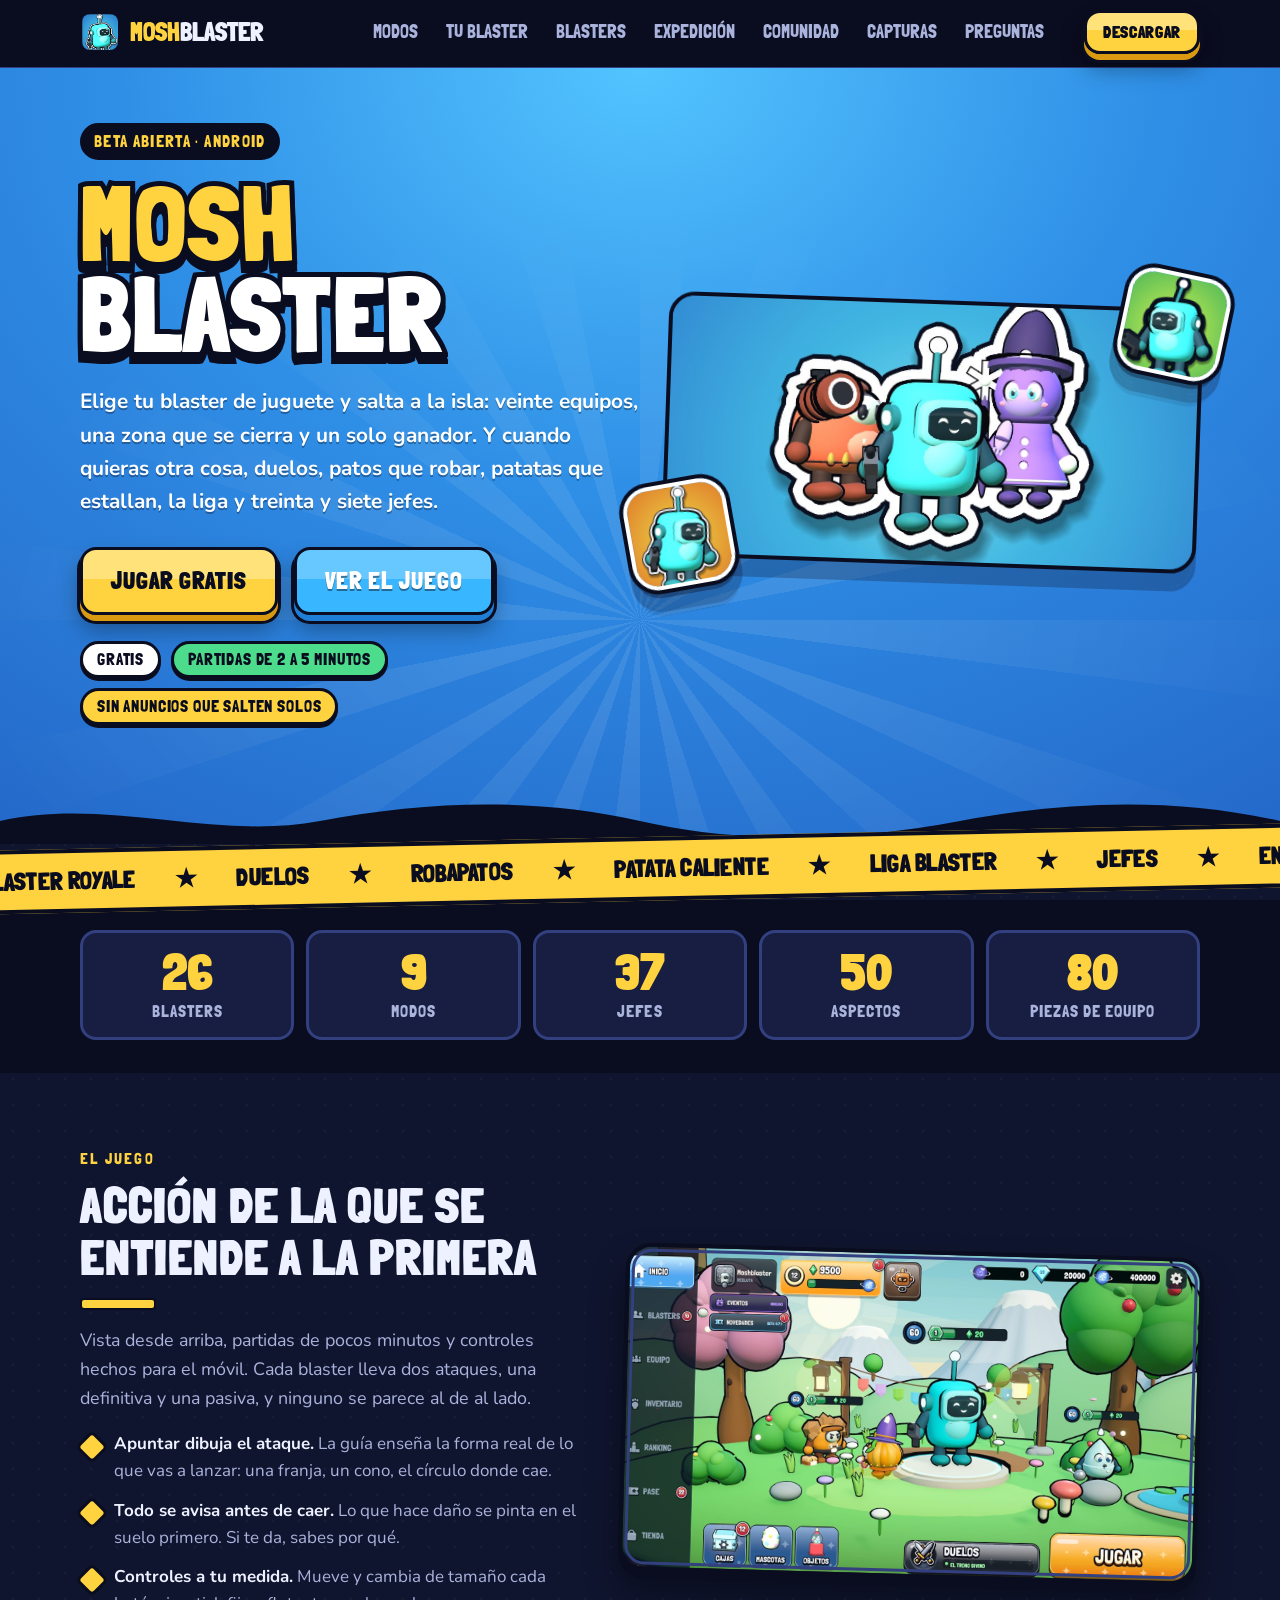
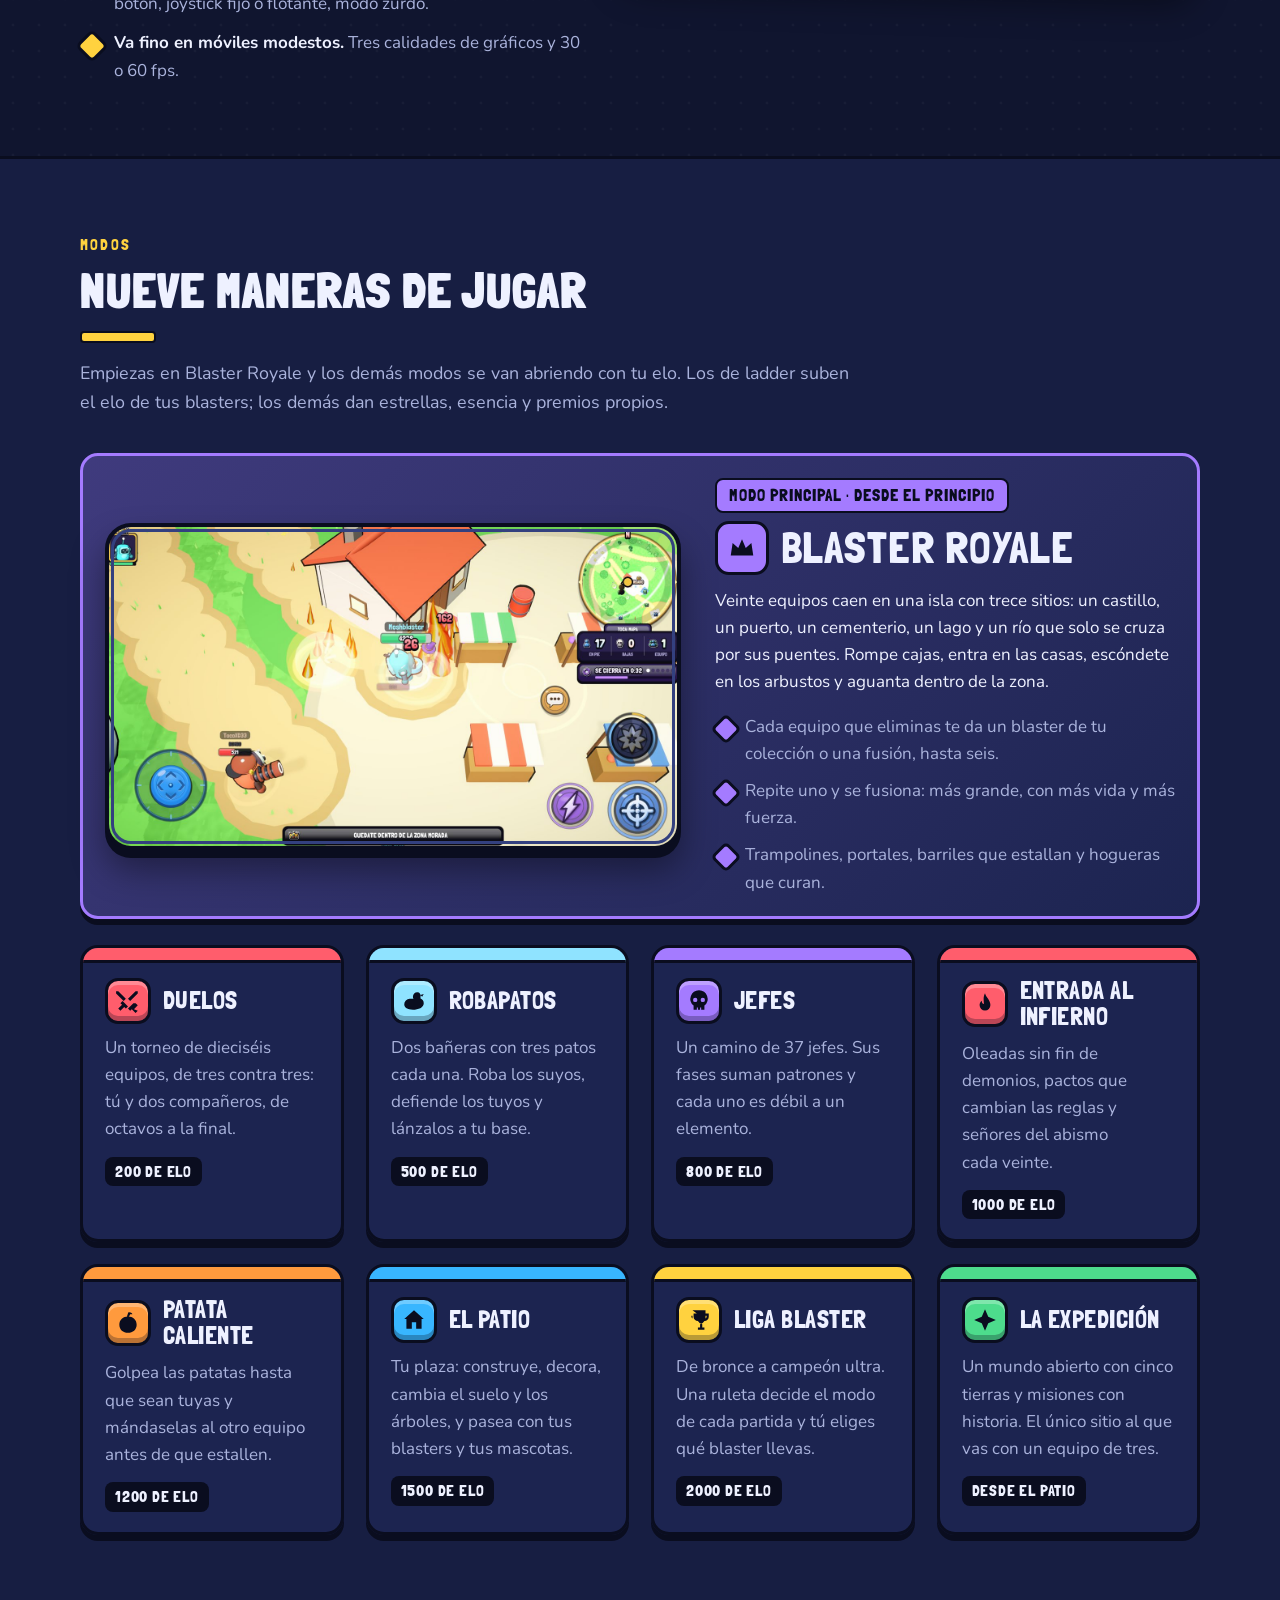
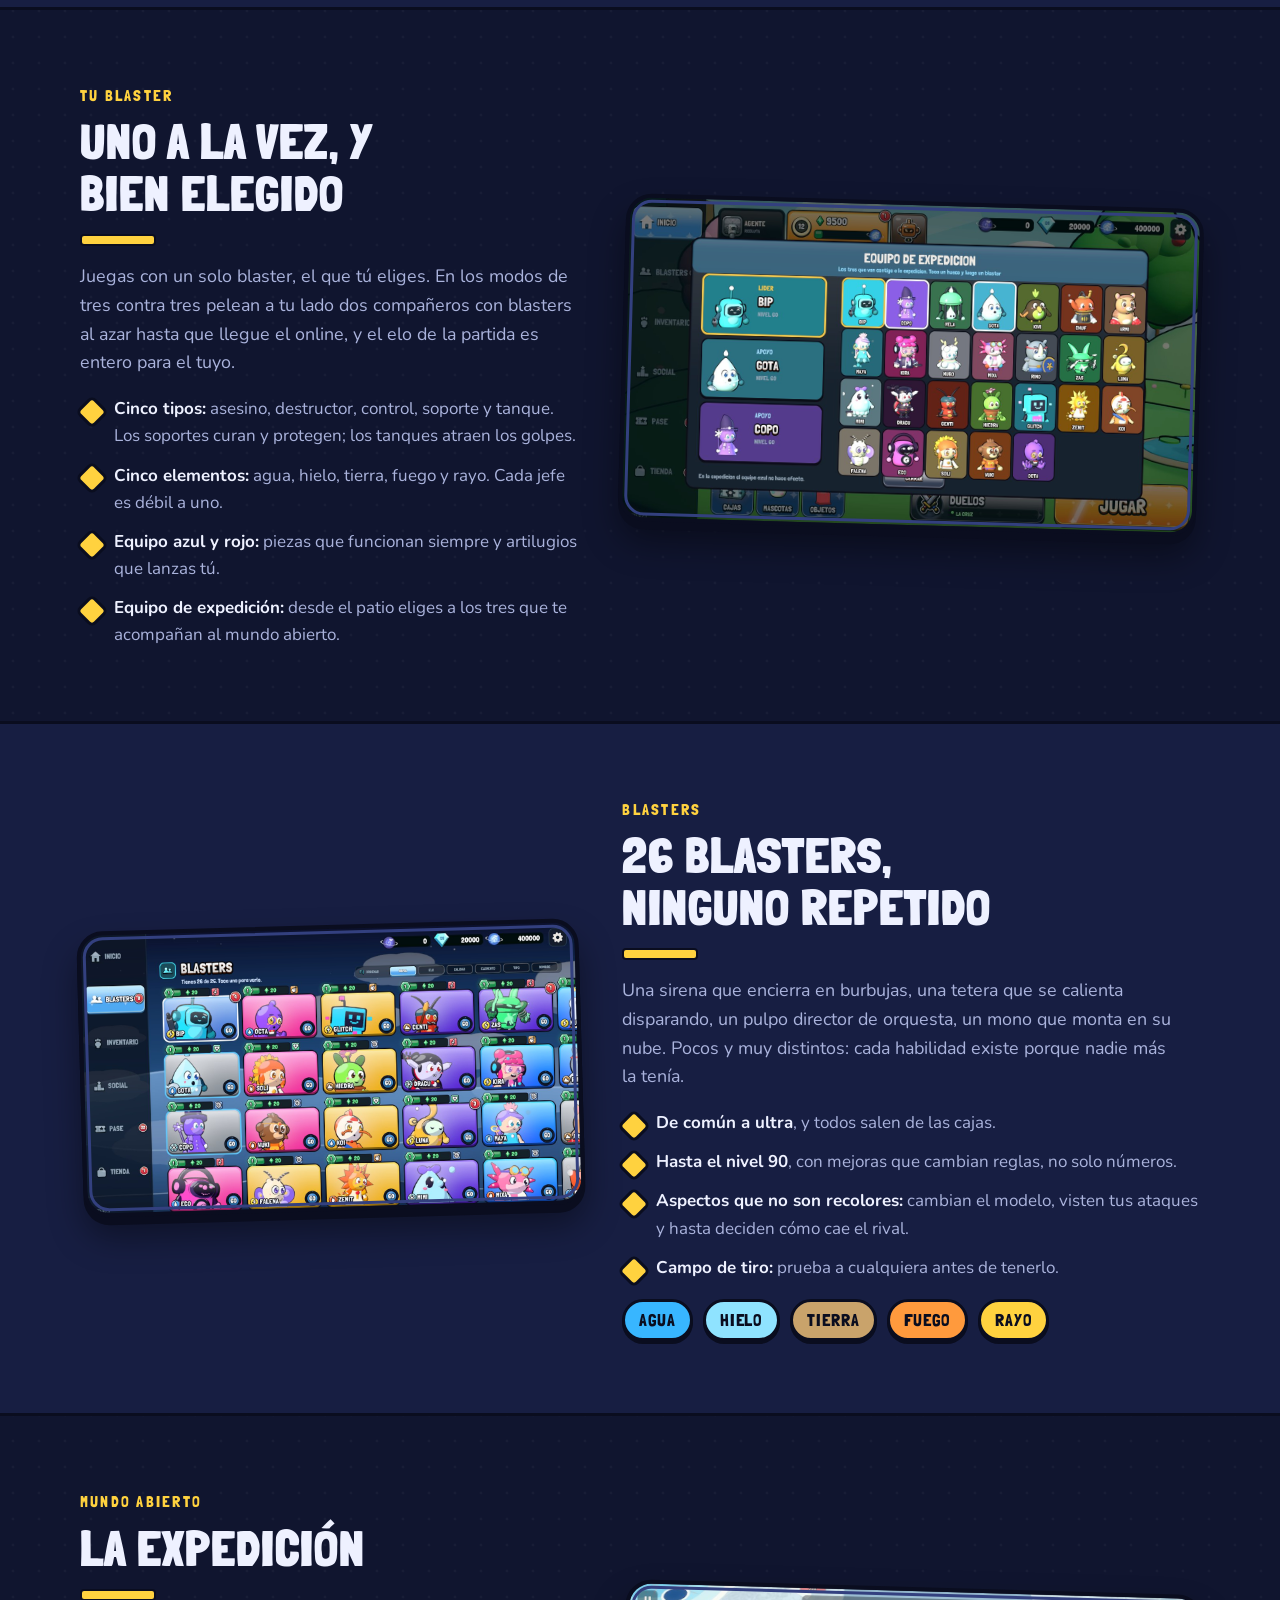
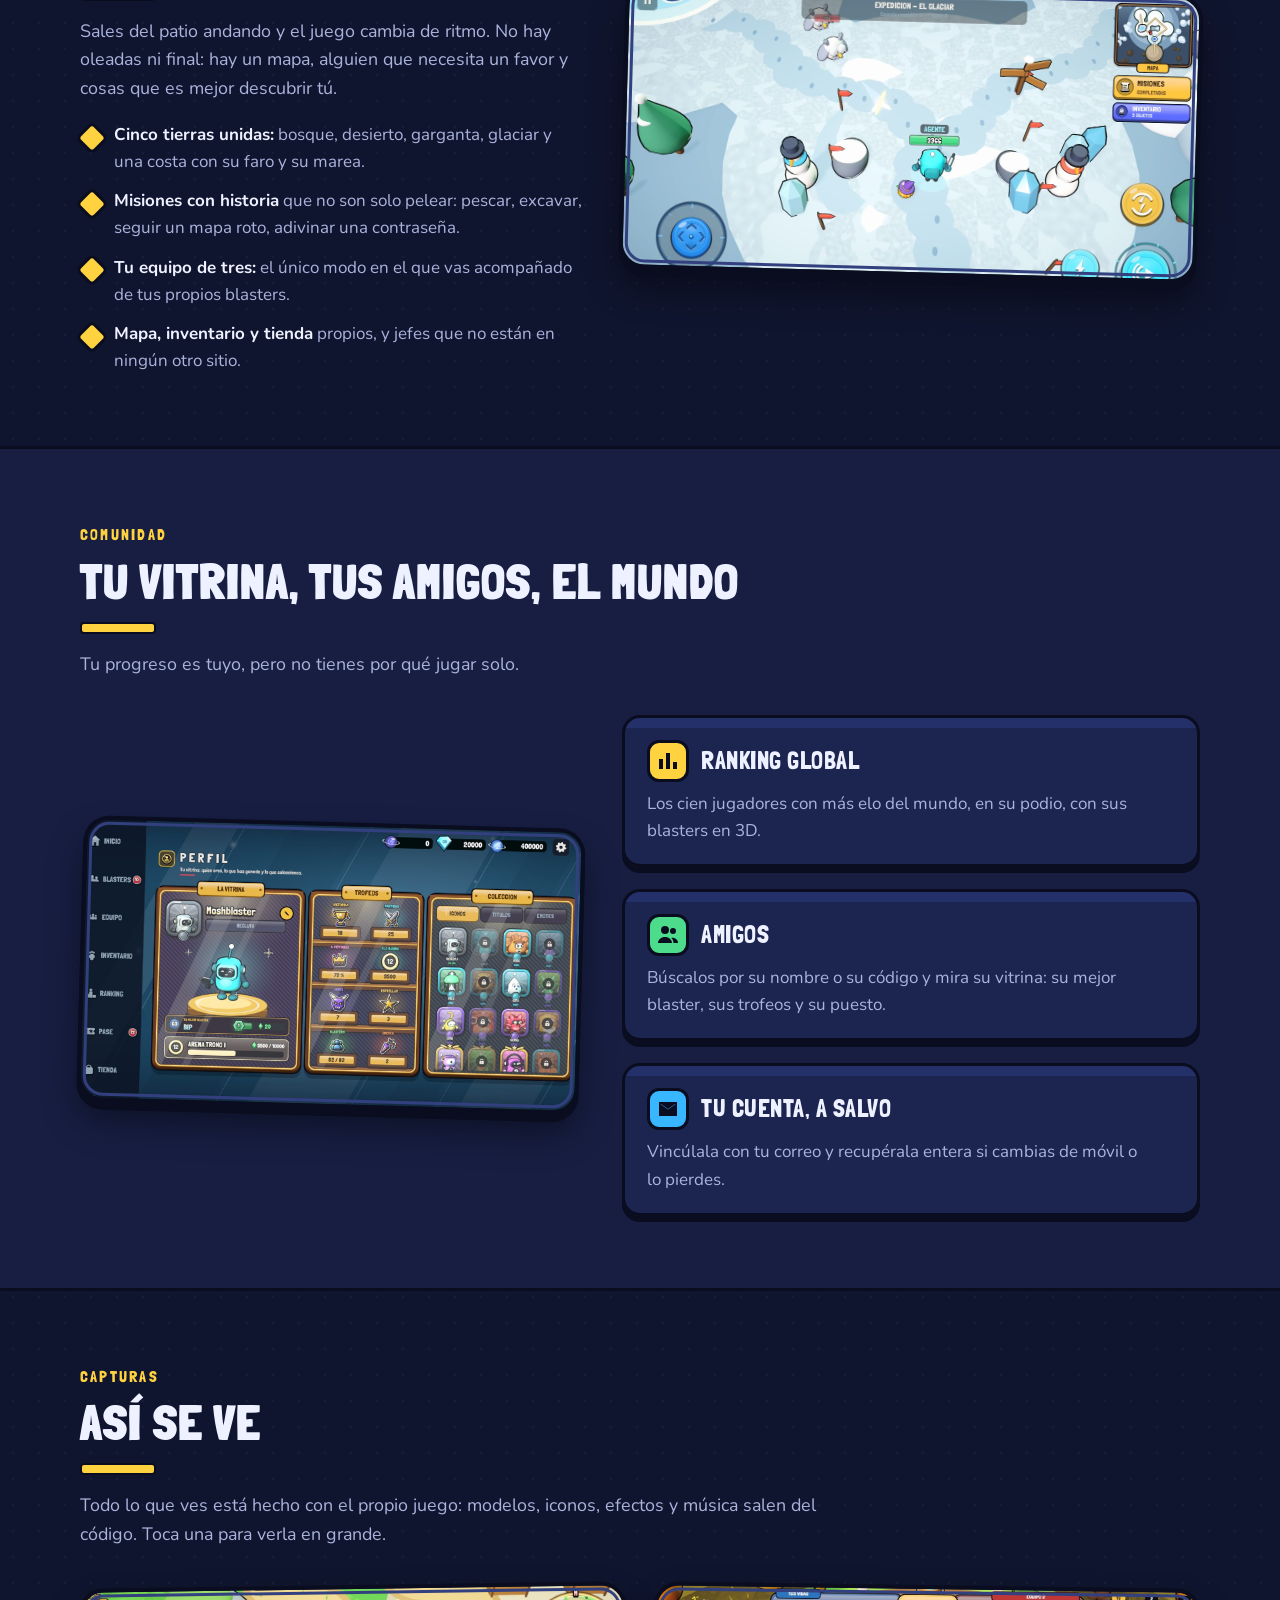
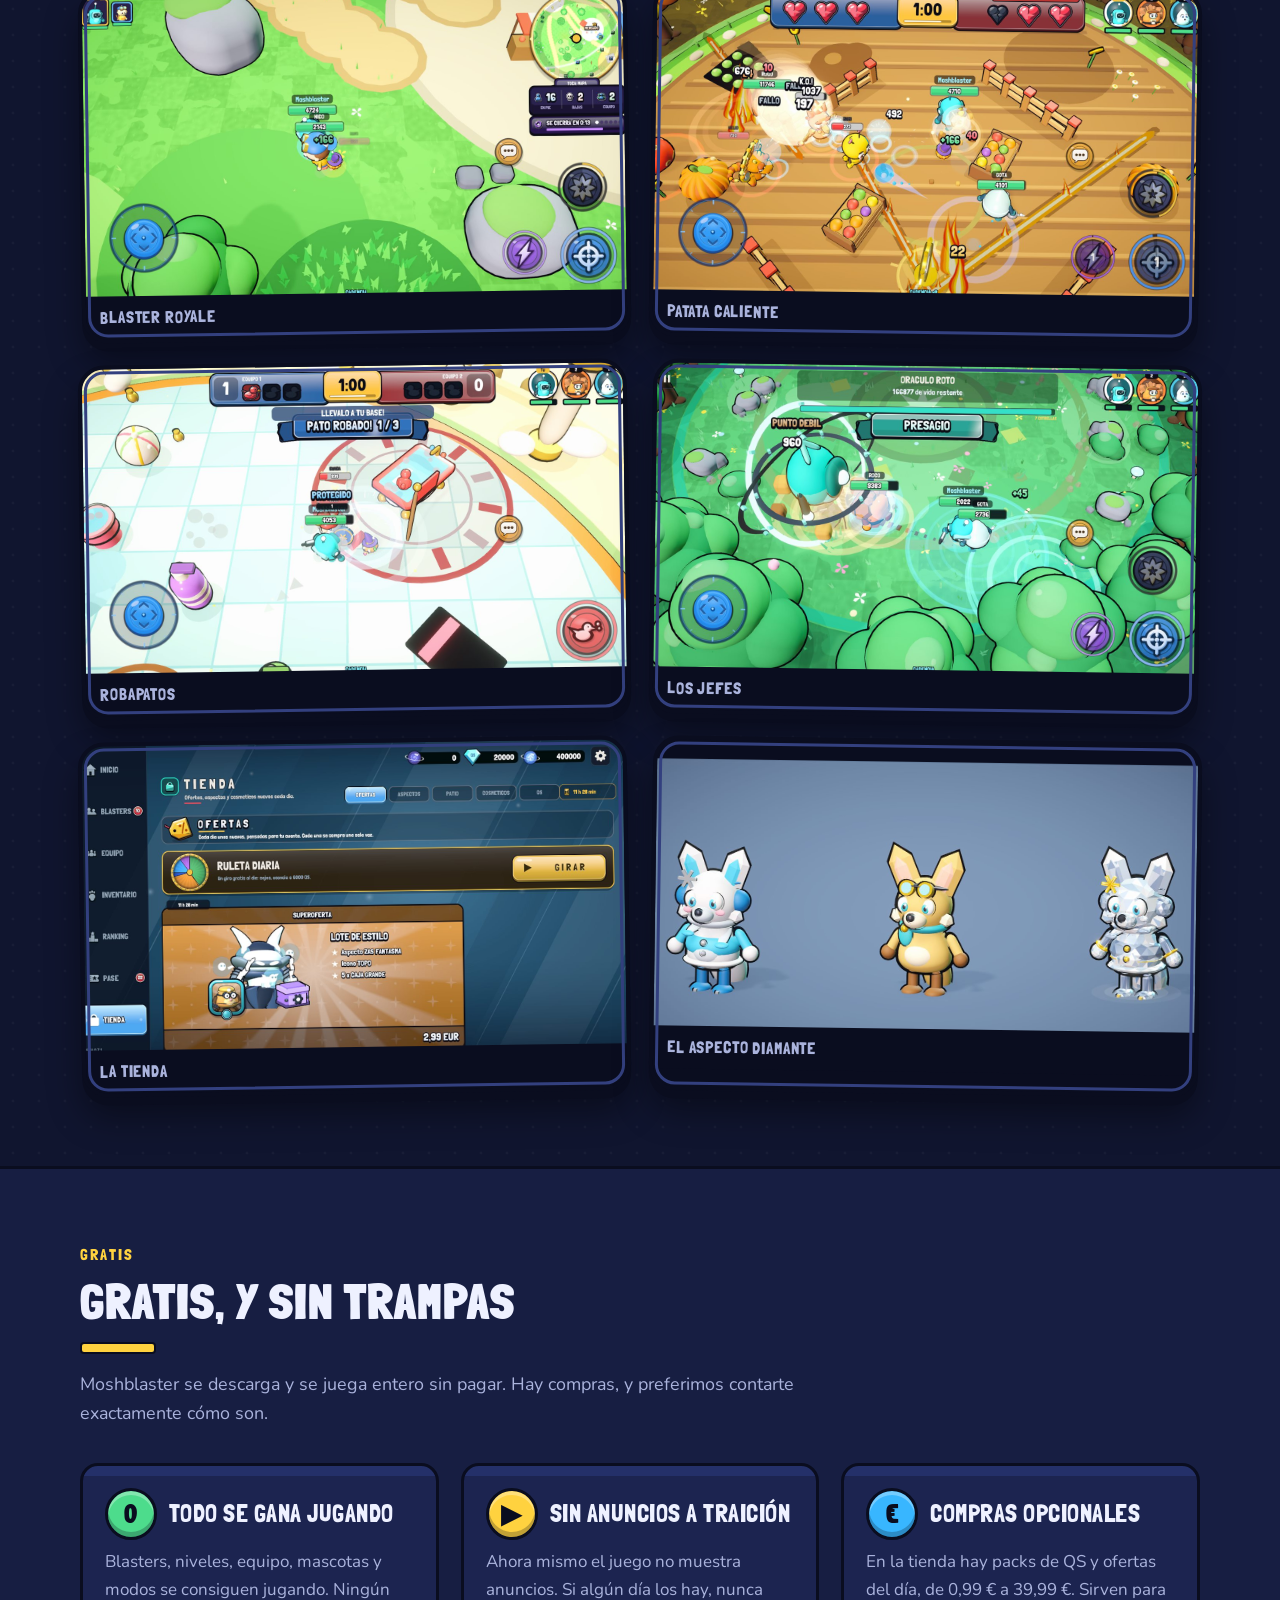
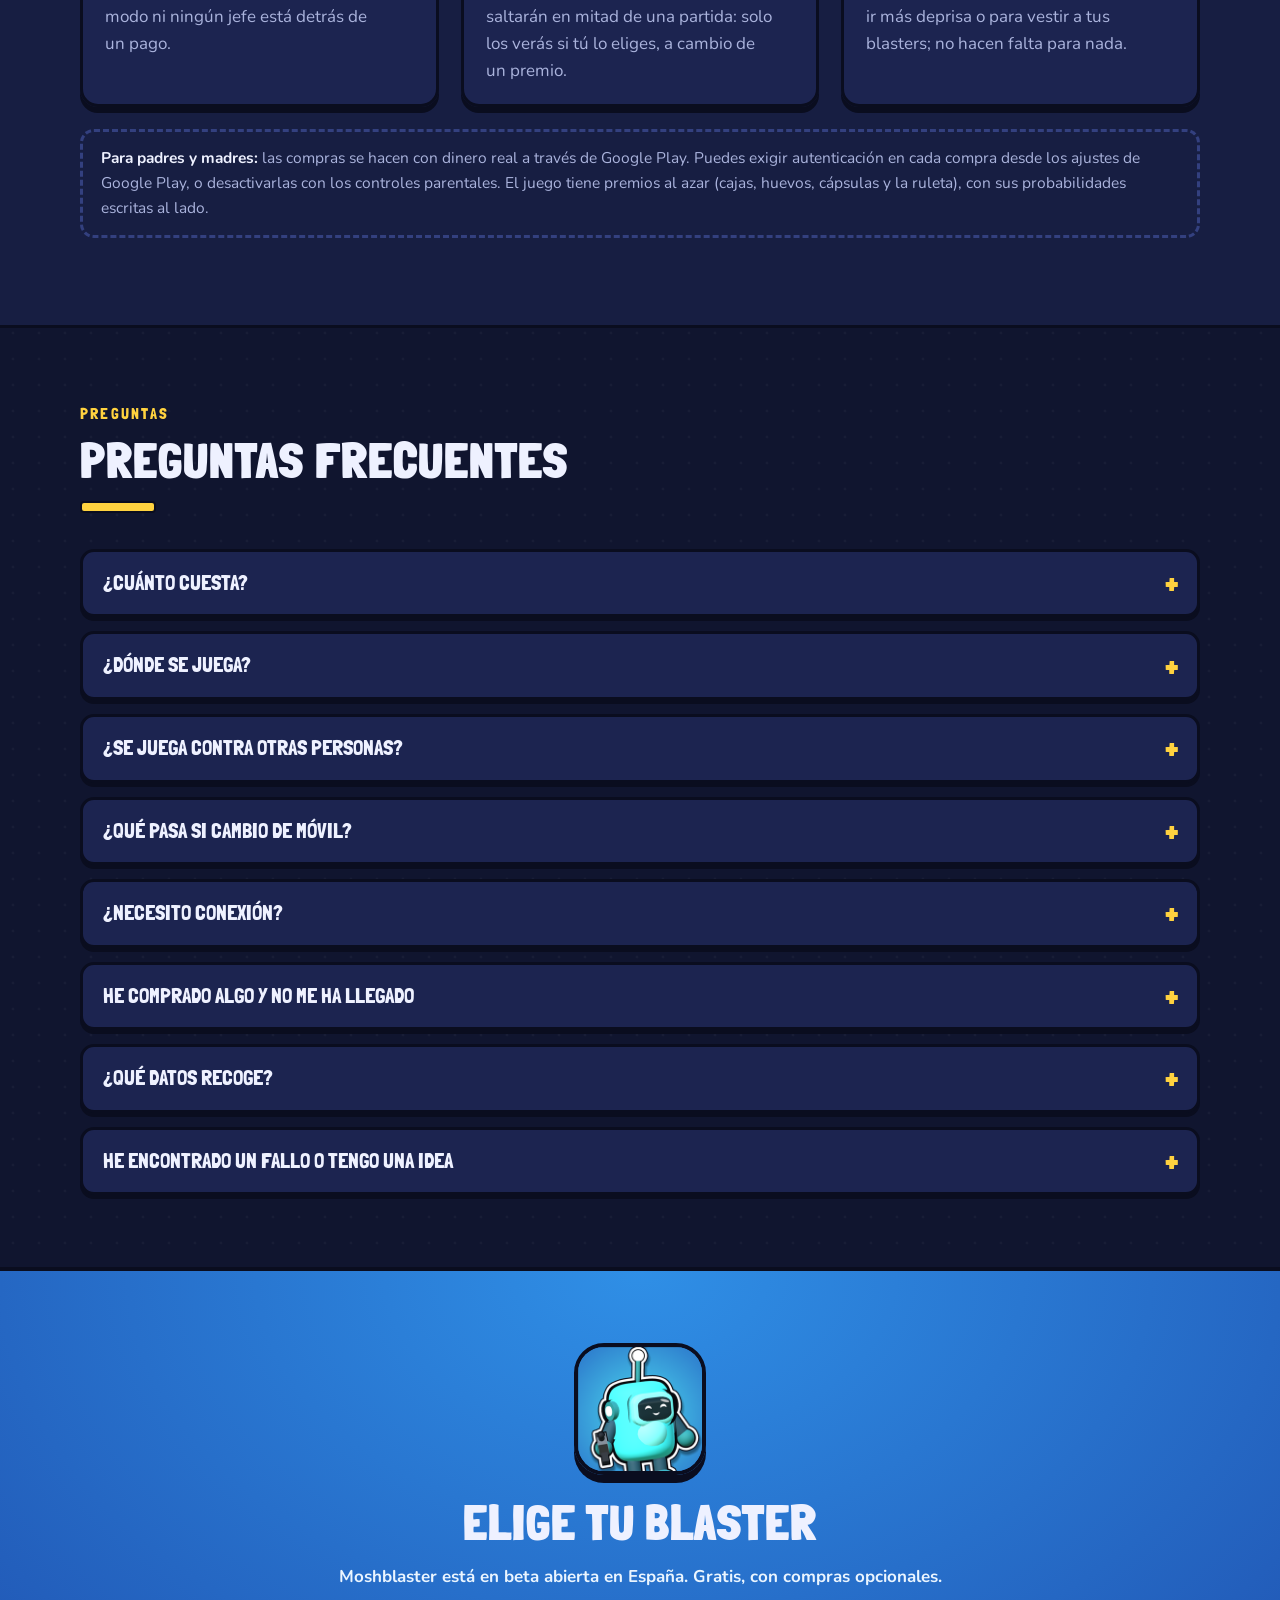
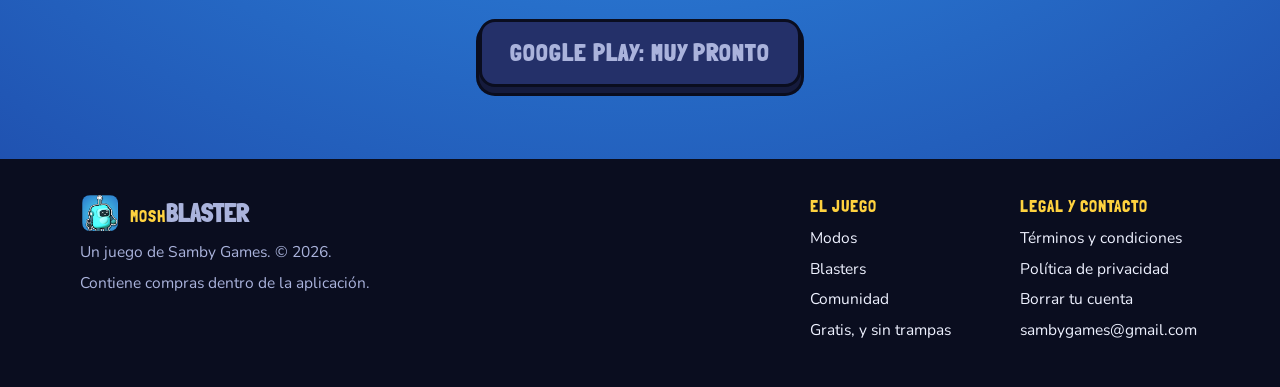
==== commit 6c648edc: "Privacidad al dia y pagina para borrar la cuenta" ====
--- a/index.html
+++ b/index.html
@@ -384,6 +384,7 @@
       <b>Legal y contacto</b>
       <a href="terminos.html">Términos y condiciones</a>
       <a href="privacidad.html">Política de privacidad</a>
+      <a href="borrar-cuenta.html">Borrar tu cuenta</a>
       <a href="mailto:sambygames@gmail.com">sambygames@gmail.com</a>
     </div>
   </div>
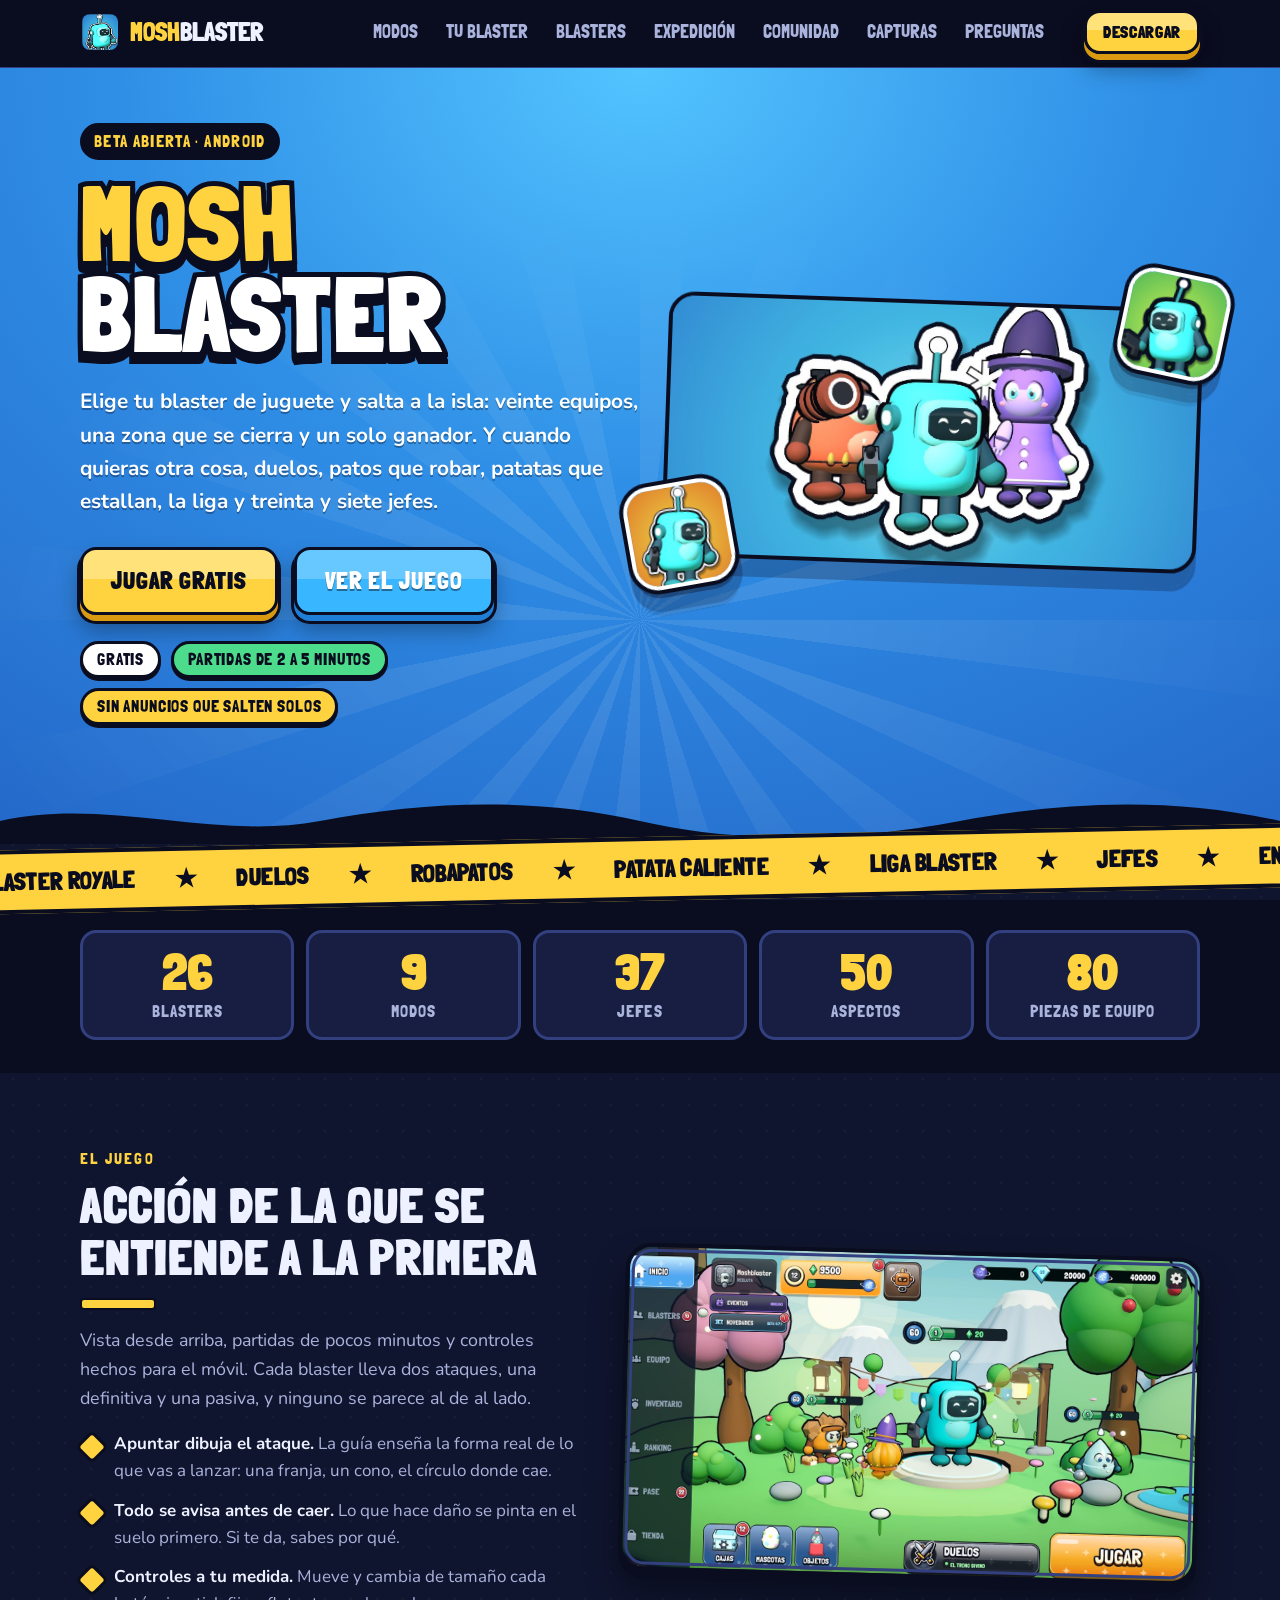
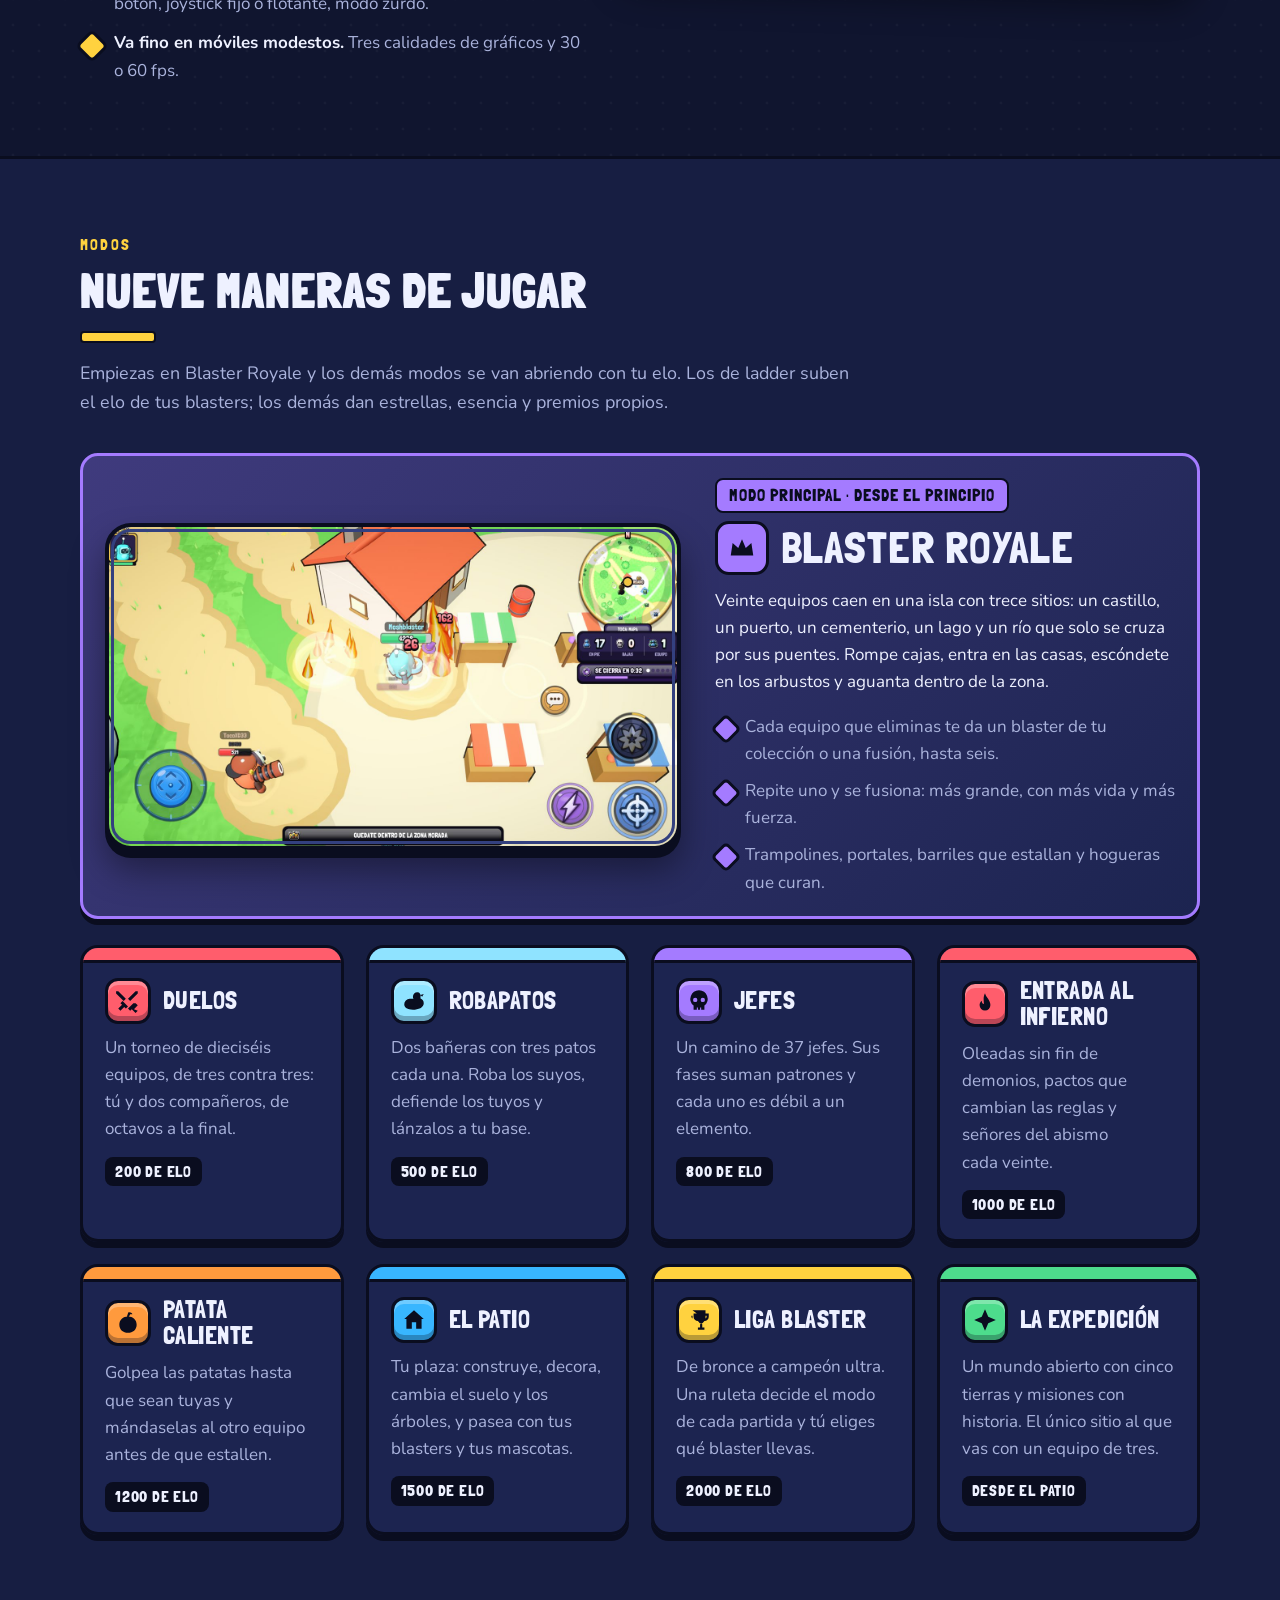
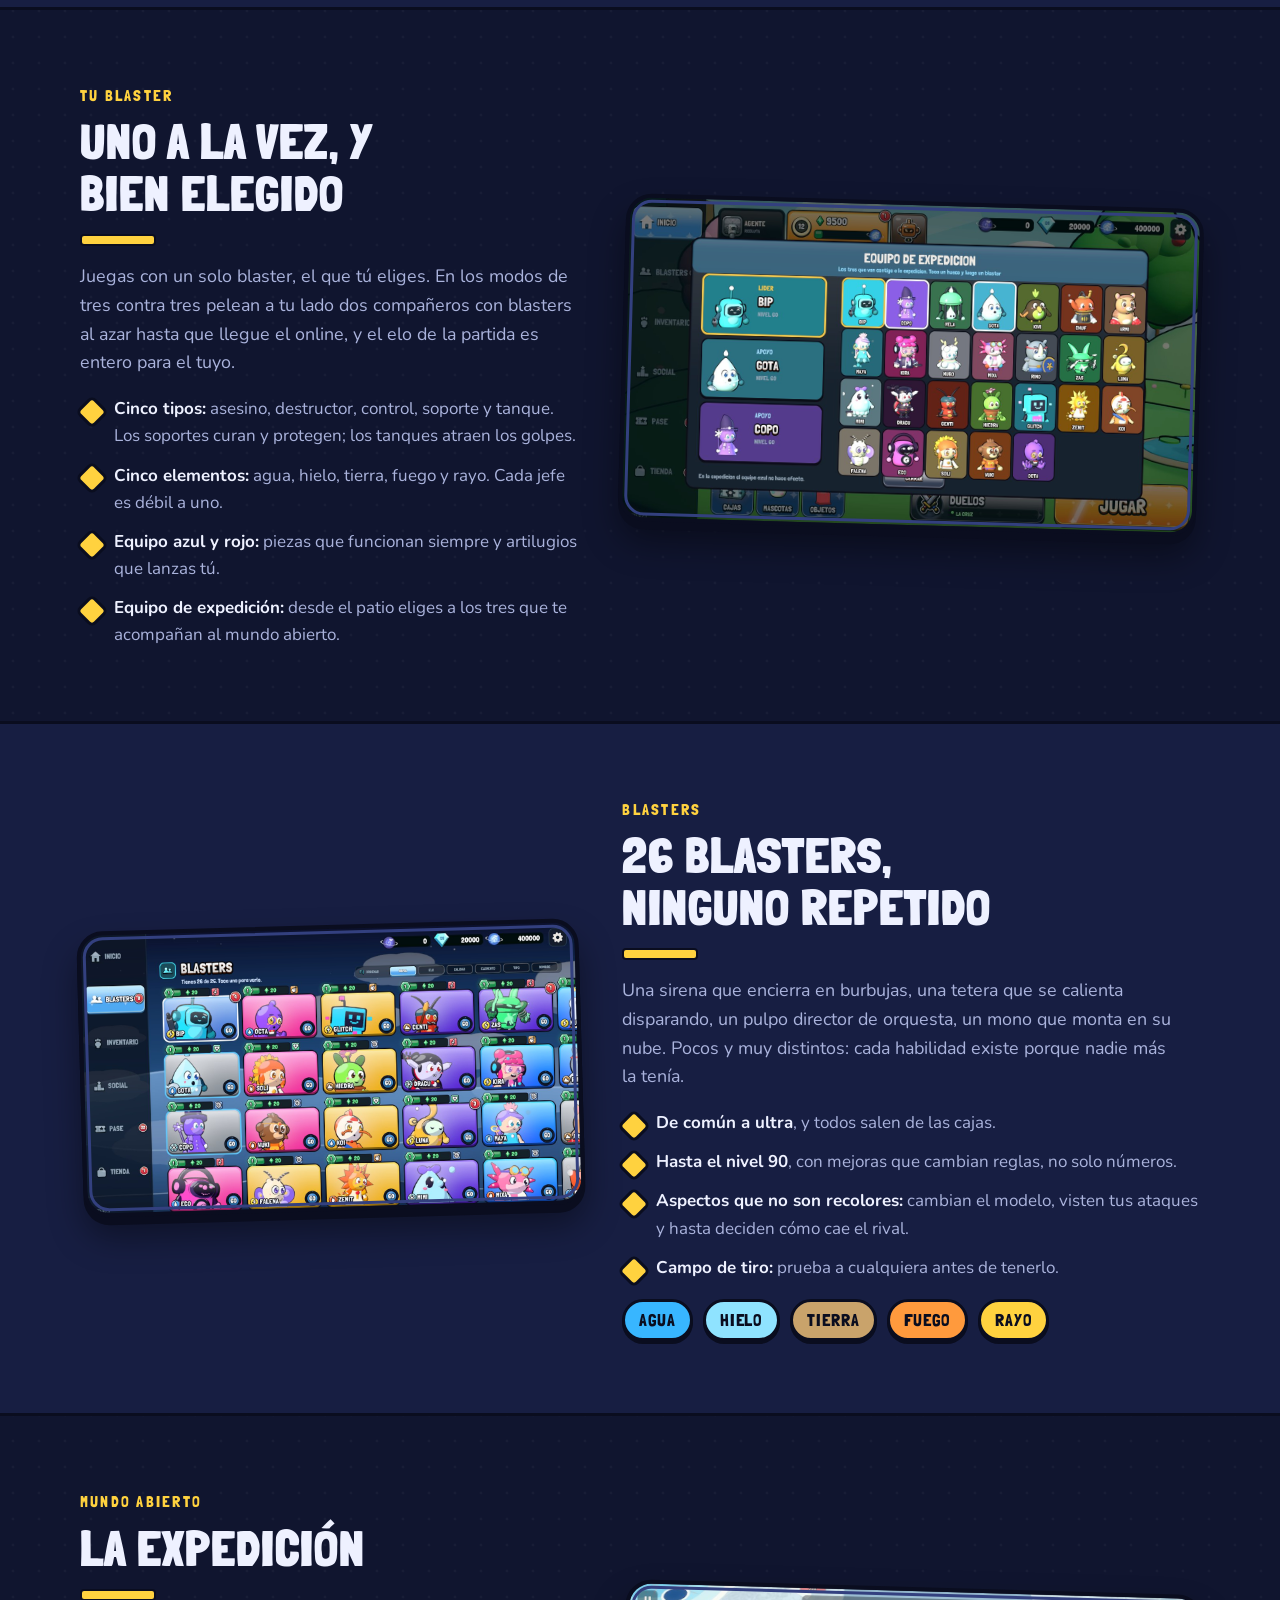
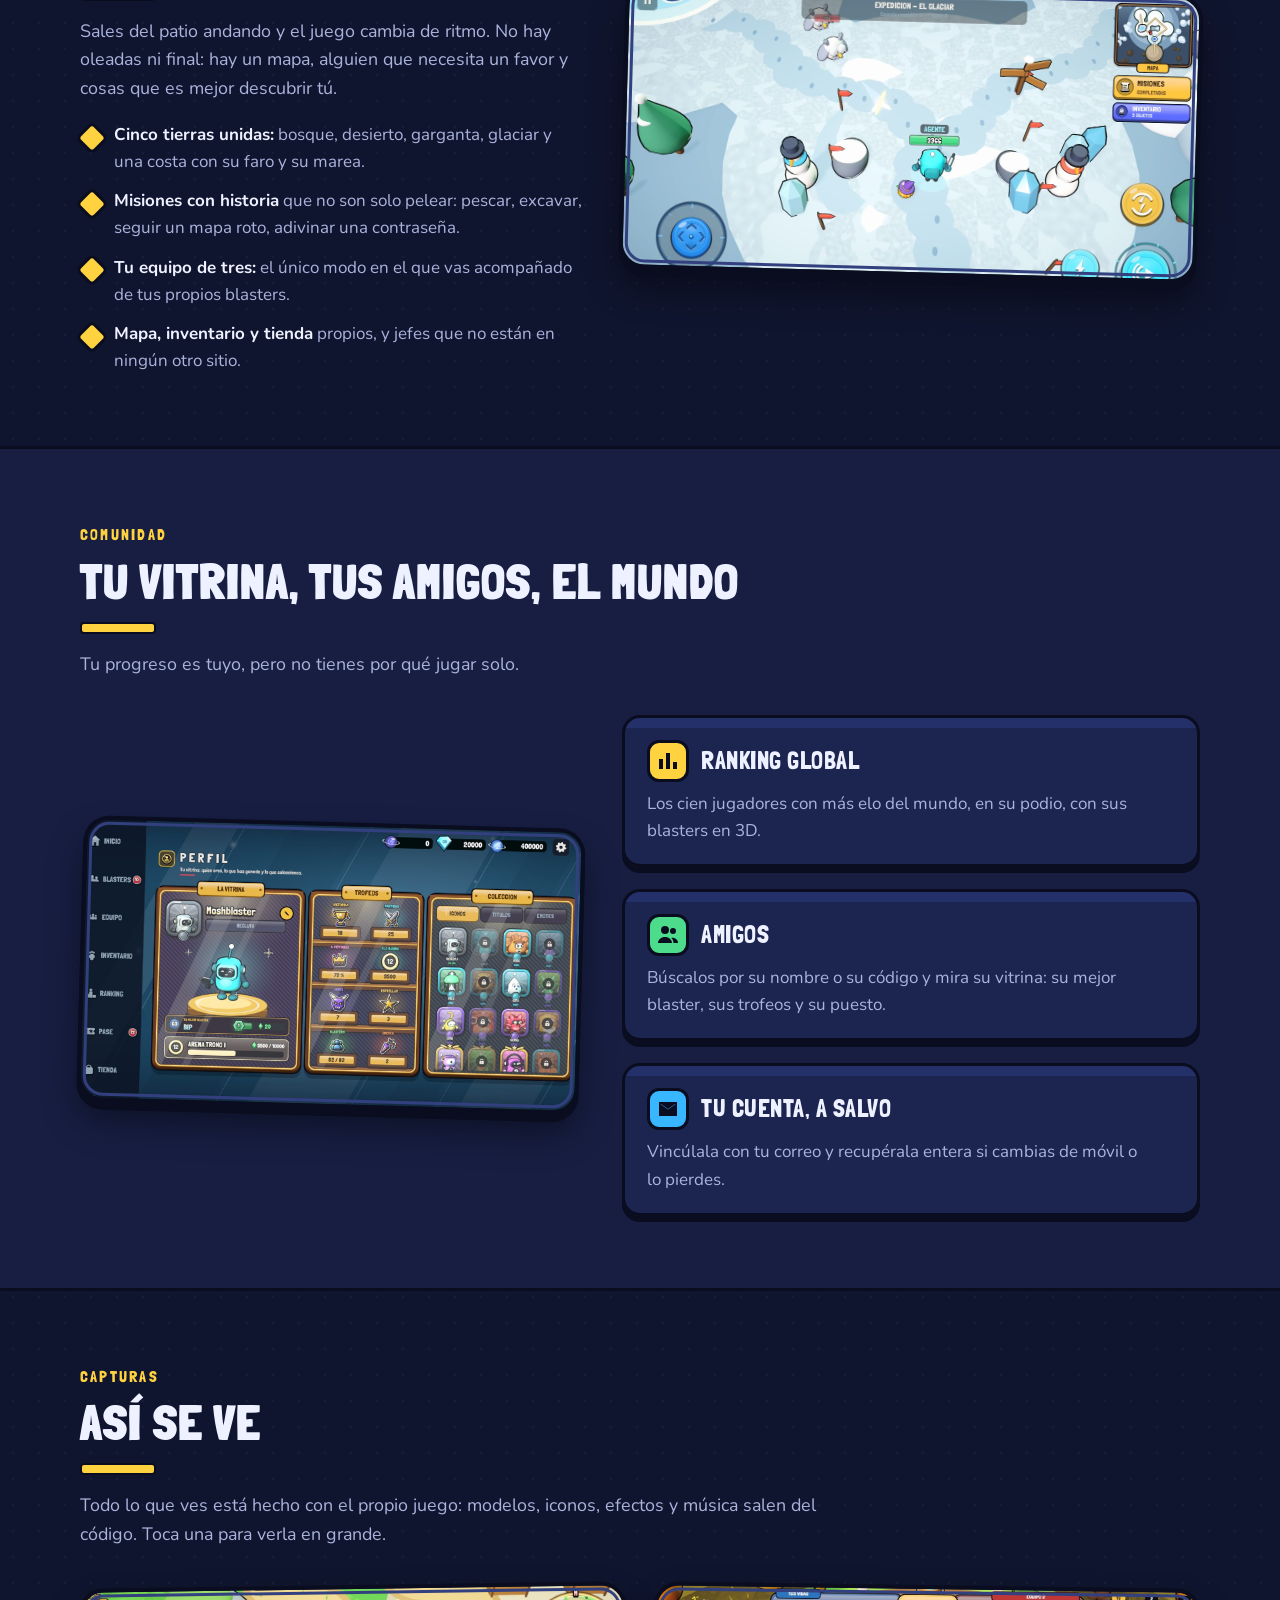
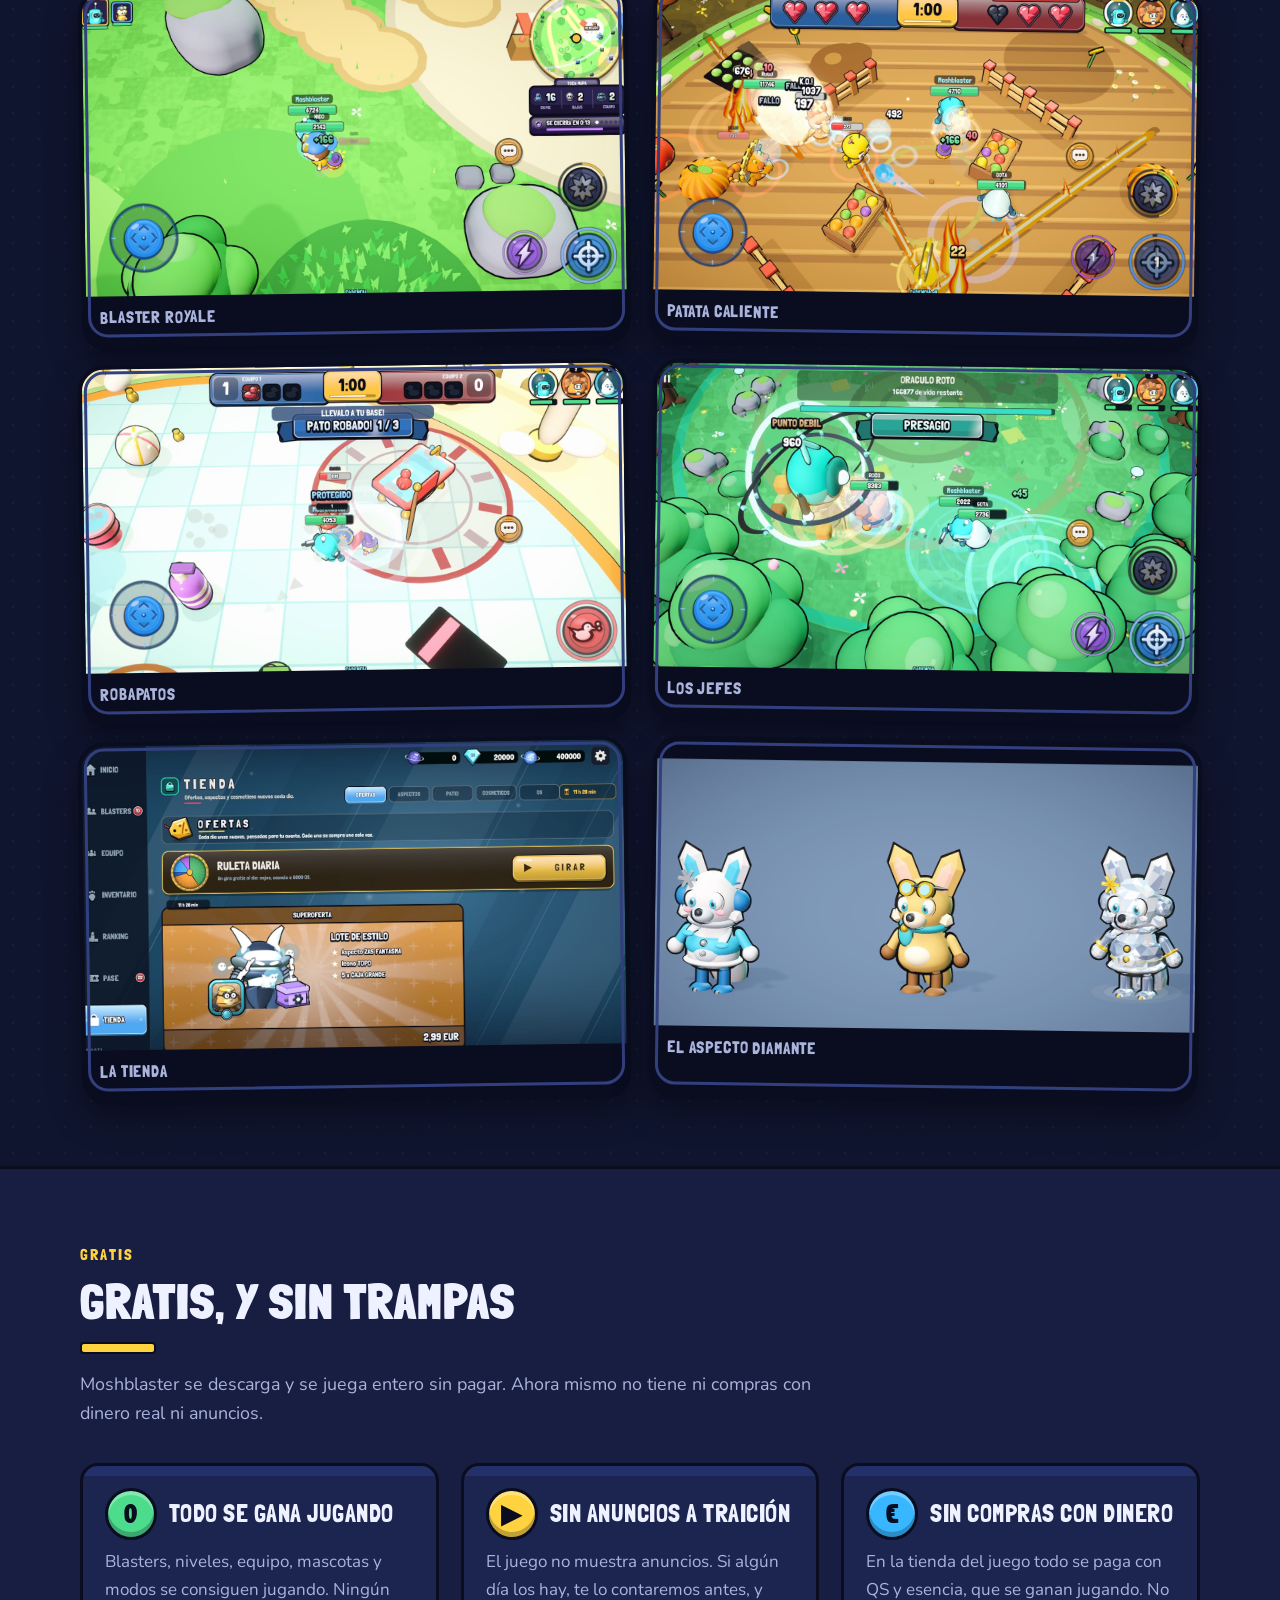
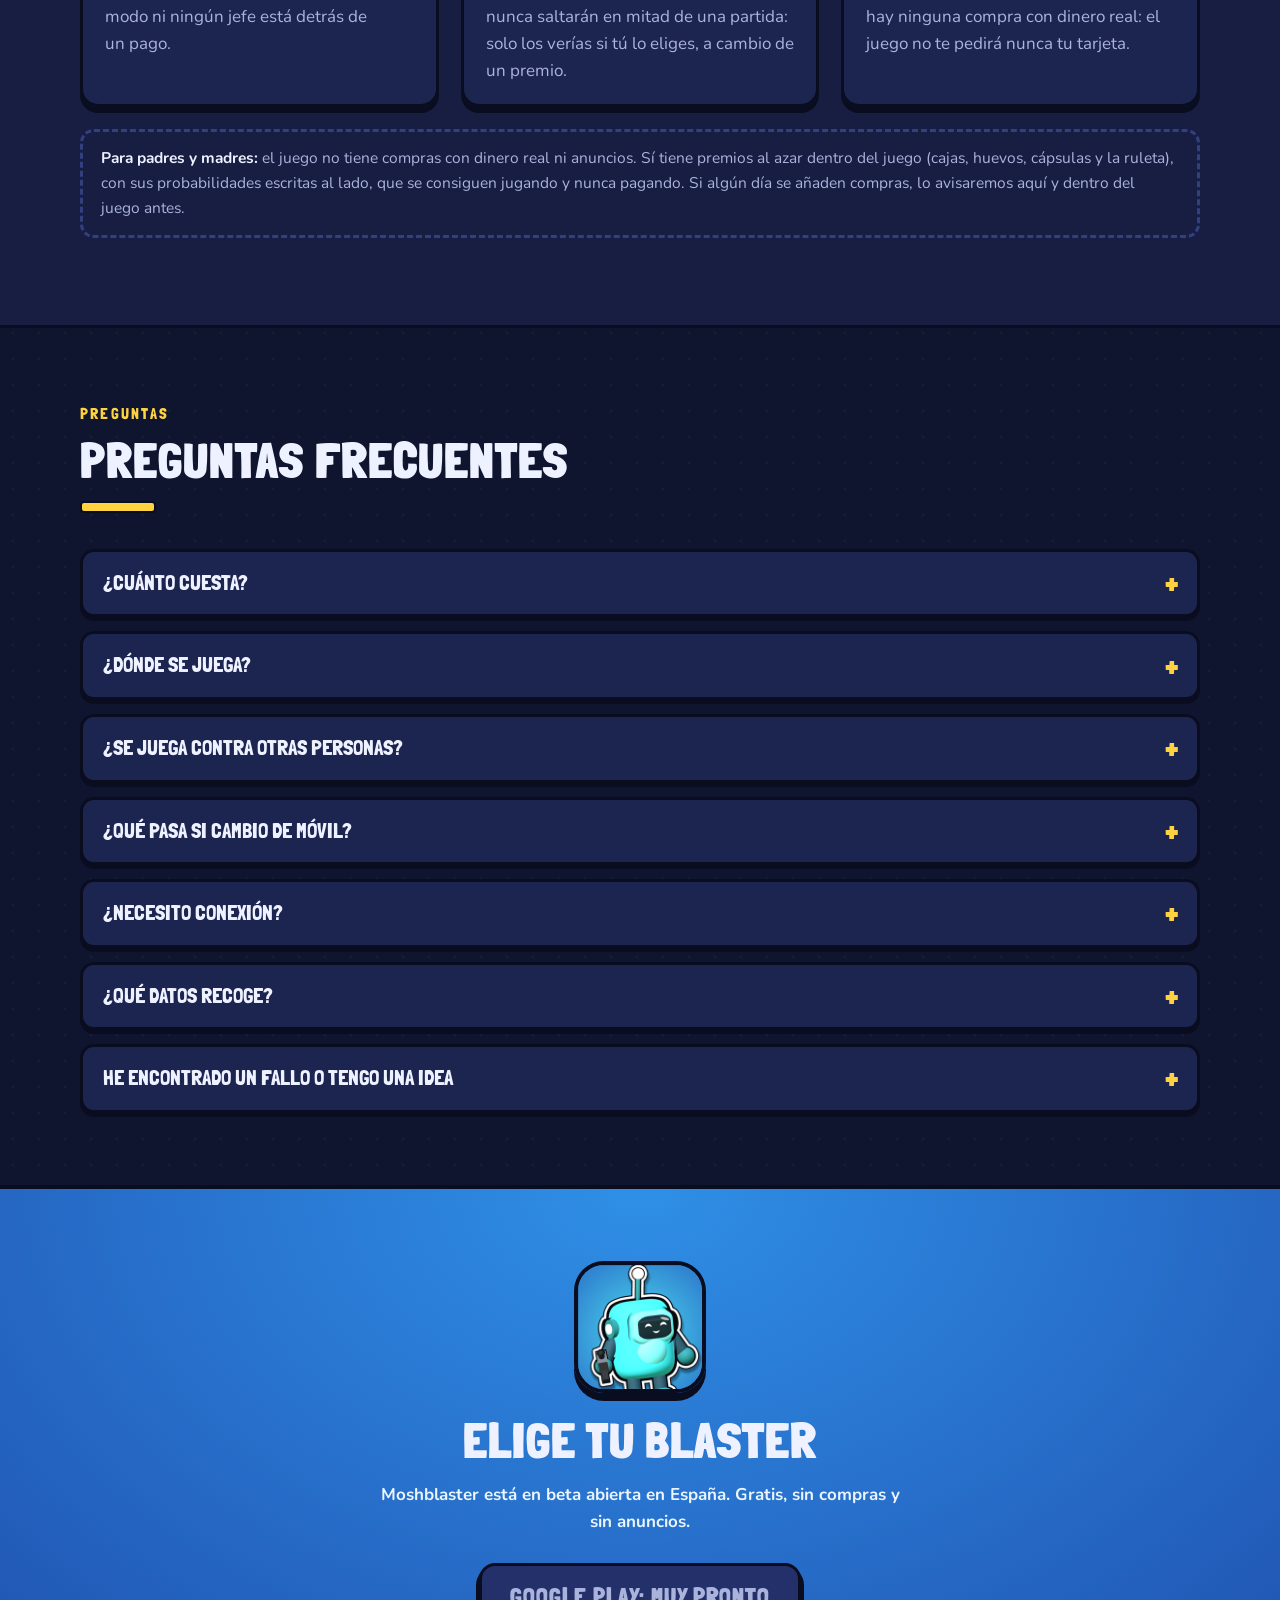
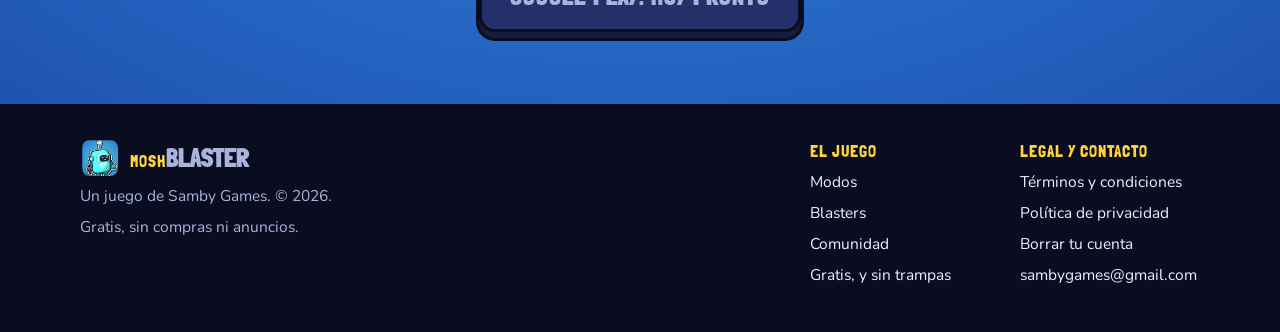
==== commit 543691ce: "Web al dia: sin compras ni anuncios por ahora, y la cuenta se recupera con el correo" ====
--- a/index.html
+++ b/index.html
@@ -293,7 +293,7 @@
     <div class="cabecera entra">
       <span class="antetitulo">Gratis</span>
       <h2>Gratis, y sin trampas</h2>
-      <p>Moshblaster se descarga y se juega entero sin pagar. Hay compras, y preferimos contarte exactamente cómo son.</p>
+      <p>Moshblaster se descarga y se juega entero sin pagar. Ahora mismo no tiene ni compras con dinero real ni anuncios.</p>
     </div>
     <div class="rejilla tres">
       <article class="carta entra">
@@ -302,14 +302,14 @@
       </article>
       <article class="carta entra">
         <h3><span class="emoji" style="background:var(--amarillo)">▶</span>Sin anuncios a traición</h3>
-        <p>Ahora mismo el juego no muestra anuncios. Si algún día los hay, nunca saltarán en mitad de una partida: solo los verás si tú lo eliges, a cambio de un premio.</p>
+        <p>El juego no muestra anuncios. Si algún día los hay, te lo contaremos antes, y nunca saltarán en mitad de una partida: solo los verías si tú lo eliges, a cambio de un premio.</p>
       </article>
       <article class="carta entra">
-        <h3><span class="emoji" style="background:var(--azul)">€</span>Compras opcionales</h3>
-        <p>En la tienda hay packs de QS y ofertas del día, de 0,99 € a 39,99 €. Sirven para ir más deprisa o para vestir a tus blasters; no hacen falta para nada.</p>
-      </article>
-    </div>
-    <p class="aviso entra"><b>Para padres y madres:</b> las compras se hacen con dinero real a través de Google Play. Puedes exigir autenticación en cada compra desde los ajustes de Google Play, o desactivarlas con los controles parentales. El juego tiene premios al azar (cajas, huevos, cápsulas y la ruleta), con sus probabilidades escritas al lado.</p>
+        <h3><span class="emoji" style="background:var(--azul)">€</span>Sin compras con dinero</h3>
+        <p>En la tienda del juego todo se paga con QS y esencia, que se ganan jugando. No hay ninguna compra con dinero real: el juego no te pedirá nunca tu tarjeta.</p>
+      </article>
+    </div>
+    <p class="aviso entra"><b>Para padres y madres:</b> el juego no tiene compras con dinero real ni anuncios. Sí tiene premios al azar dentro del juego (cajas, huevos, cápsulas y la ruleta), con sus probabilidades escritas al lado, que se consiguen jugando y nunca pagando. Si algún día se añaden compras, lo avisaremos aquí y dentro del juego antes.</p>
   </div>
 </section>
 
@@ -321,7 +321,7 @@
     </div>
     <details>
       <summary>¿Cuánto cuesta?</summary>
-      <div><p>Descargarlo y jugarlo es gratis. Dentro hay compras opcionales con dinero real (packs de QS y ofertas del día). Todo el contenido se puede conseguir jugando.</p></div>
+      <div><p>Nada. Descargarlo y jugarlo es gratis, y no tiene compras con dinero real ni anuncios: todo el contenido se consigue jugando.</p></div>
     </details>
     <details>
       <summary>¿Dónde se juega?</summary>
@@ -333,16 +333,11 @@
     </details>
     <details>
       <summary>¿Qué pasa si cambio de móvil?</summary>
-      <div><p>Vincula tu cuenta con tu correo en <b>Ajustes &gt; Cuenta</b>. En el móvil nuevo, en la pantalla del nombre, toca <b>Entrar con mi correo</b> y vuelve todo: blasters, niveles, aspectos y QS.</p>
-      <p>Sin correo también puedes llevártela: <b>Ajustes &gt; Cuenta &gt; Exportar cuenta</b> te da un código con la cuenta entera. Ese código es tu cuenta: no se lo pases a nadie.</p></div>
+      <div><p>Vincula tu cuenta con tu correo en <b>Ajustes &gt; Cuenta</b>. En el móvil nuevo, en la pantalla del nombre, toca <b>Entrar con mi correo</b> y vuelve todo: blasters, niveles, aspectos y QS. Sin correo vinculado no hay copia: si borras el juego, la cuenta se pierde.</p></div>
     </details>
     <details>
       <summary>¿Necesito conexión?</summary>
-      <div><p>Para jugar, no. Internet hace falta para el ranking, los amigos, la copia de tu cuenta y para comprar en la tienda.</p></div>
-    </details>
-    <details>
-      <summary>He comprado algo y no me ha llegado</summary>
-      <div><p>Cierra el juego del todo y vuelve a abrirlo con conexión. Si sigue sin aparecer, escríbenos a <a href="mailto:sambygames@gmail.com">sambygames@gmail.com</a> con el número de pedido que te mandó Google Play (empieza por GPA) y tu nombre de jugador. Los reembolsos los gestiona Google Play.</p></div>
+      <div><p>Para jugar, no. Internet hace falta para el ranking, los amigos, las salas para jugar juntos y la copia de tu cuenta.</p></div>
     </details>
     <details>
       <summary>¿Qué datos recoge?</summary>
@@ -359,7 +354,7 @@
   <div class="ancho">
     <img class="icono" src="img/icono.png" width="256" height="256" alt="Icono de Moshblaster">
     <h2>Elige tu blaster</h2>
-    <p>Moshblaster está en beta abierta en España. Gratis, con compras opcionales.</p>
+    <p>Moshblaster está en beta abierta en España. Gratis, sin compras y sin anuncios.</p>
     <a class="boton apagado" data-play href="#descarga">Google Play: muy pronto</a>
   </div>
 </section>
@@ -371,7 +366,7 @@
     <div class="col marca-pie">
       <a class="marca" href="index.html"><img src="img/favicon.png" alt=""><span><b>MOSH</b>BLASTER</span></a>
       <span>Un juego de Samby Games. © 2026.</span>
-      <span>Contiene compras dentro de la aplicación.</span>
+      <span>Gratis, sin compras ni anuncios.</span>
     </div>
     <div class="col">
       <b>El juego</b>
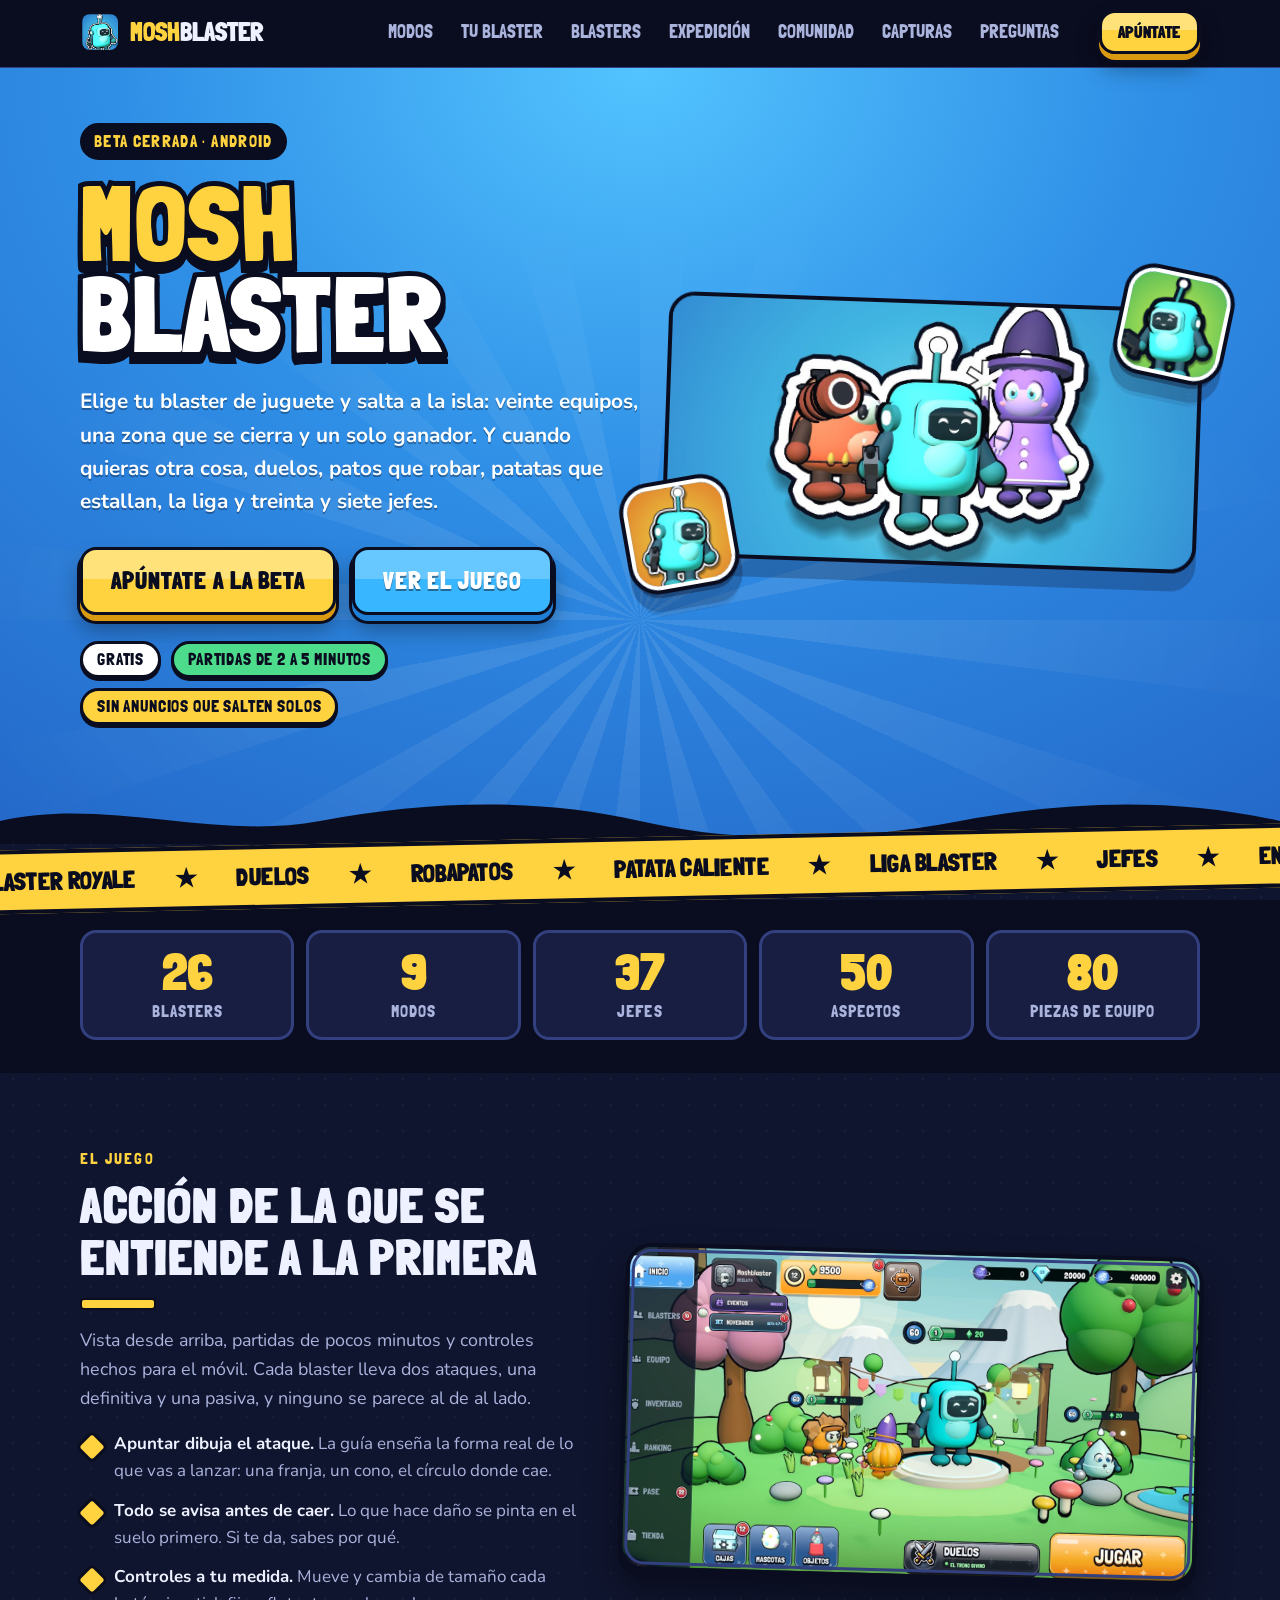
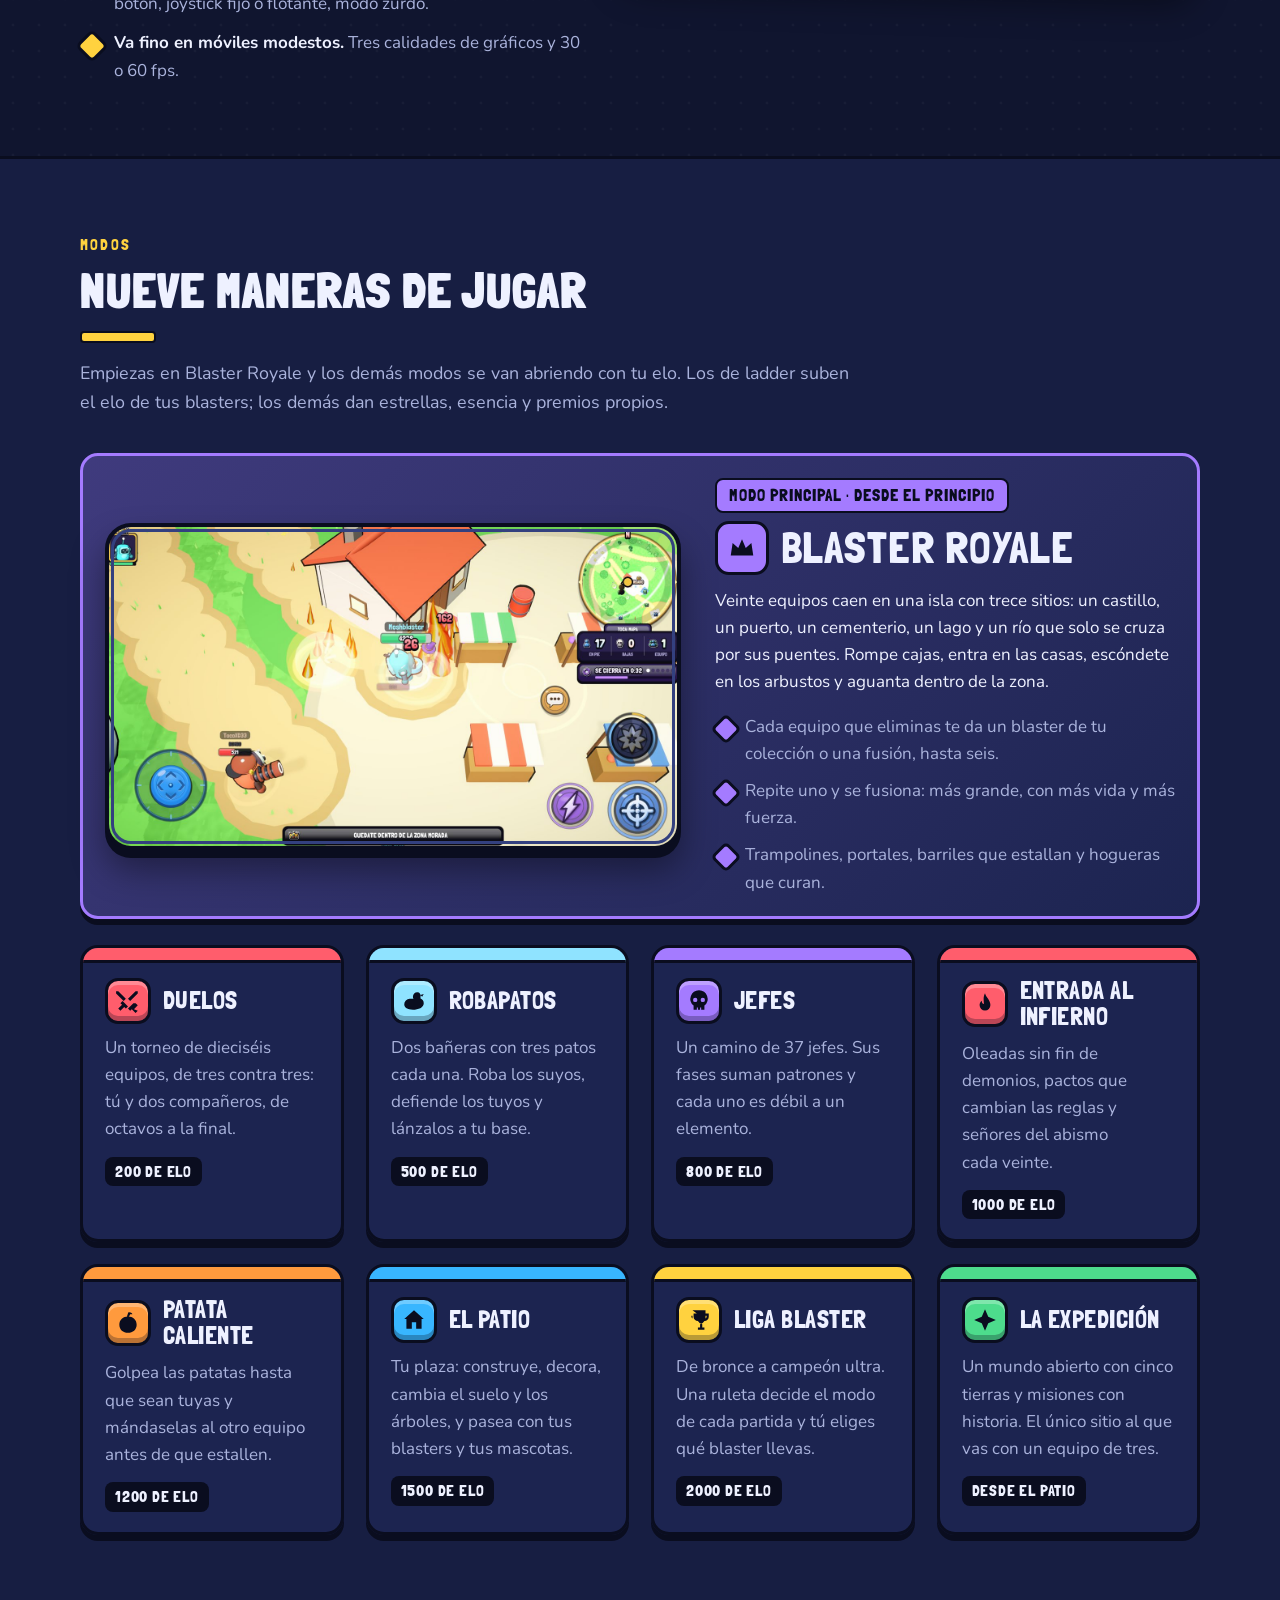
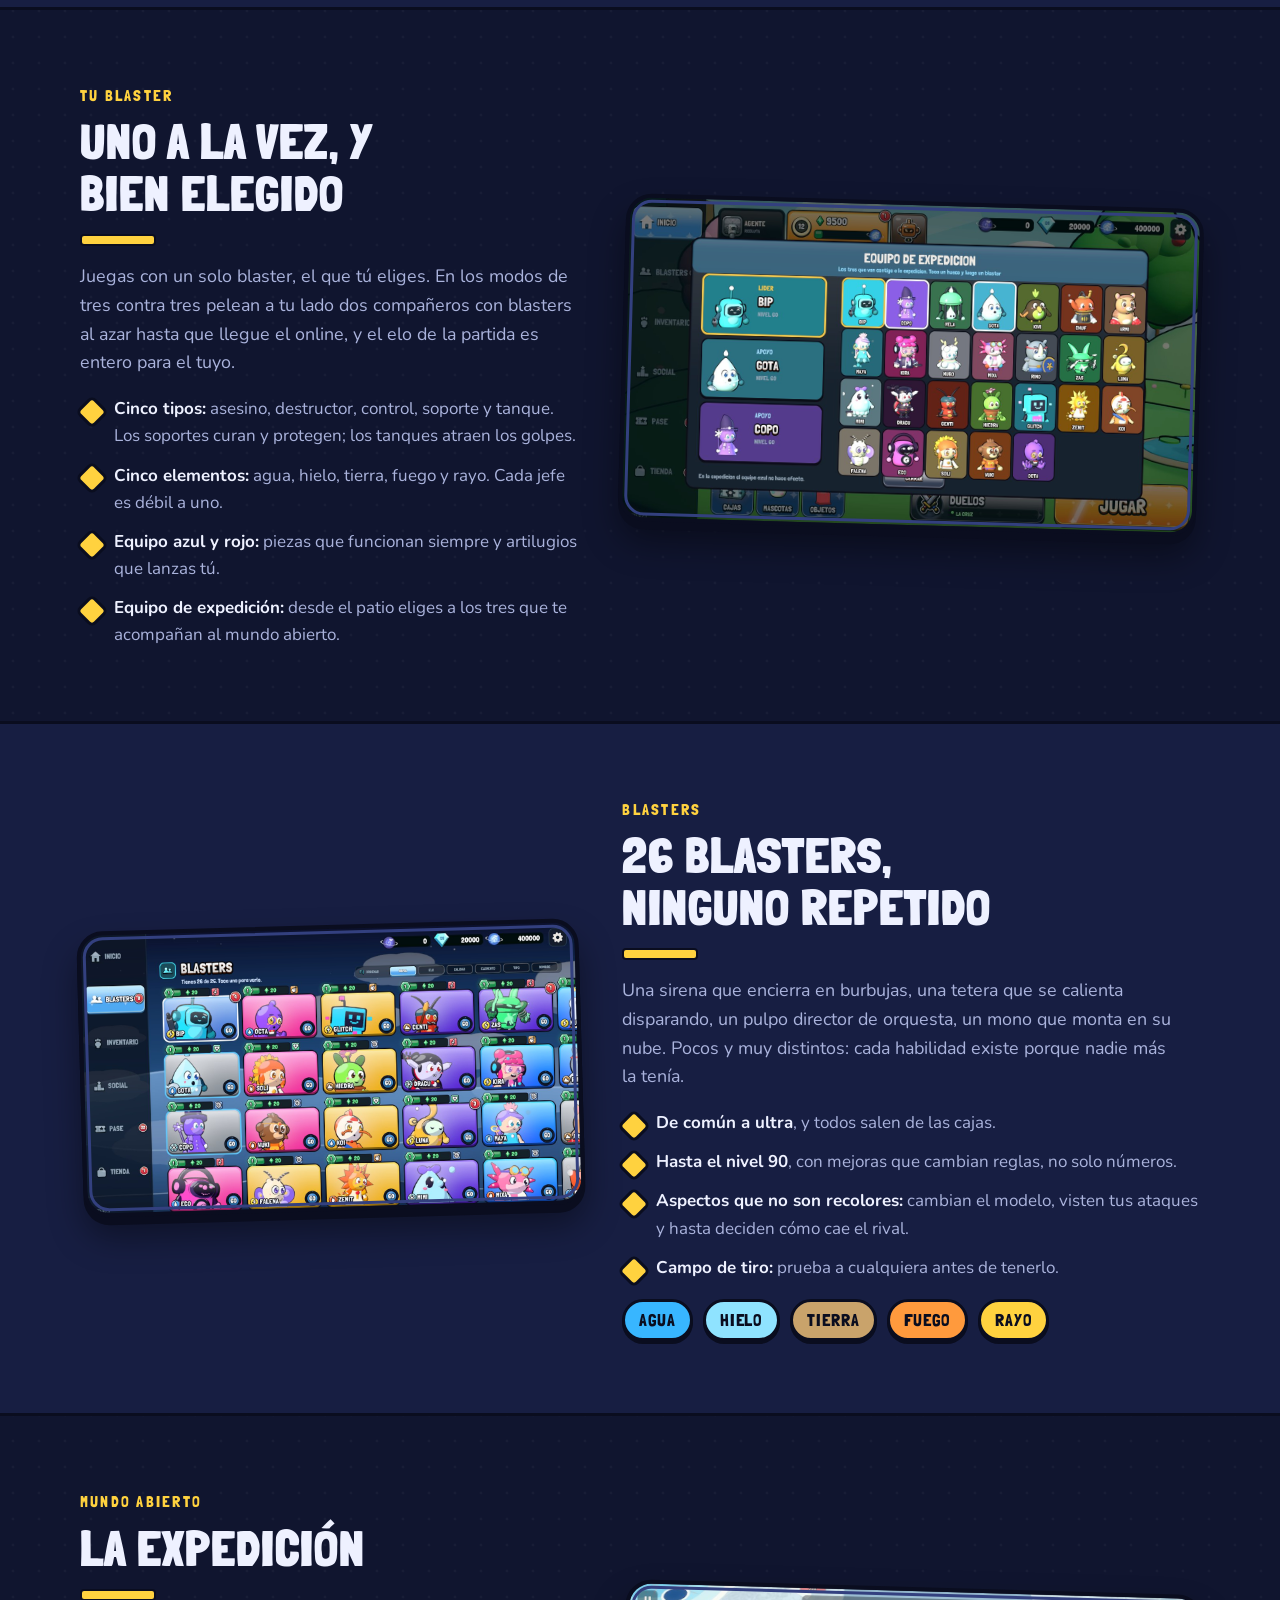
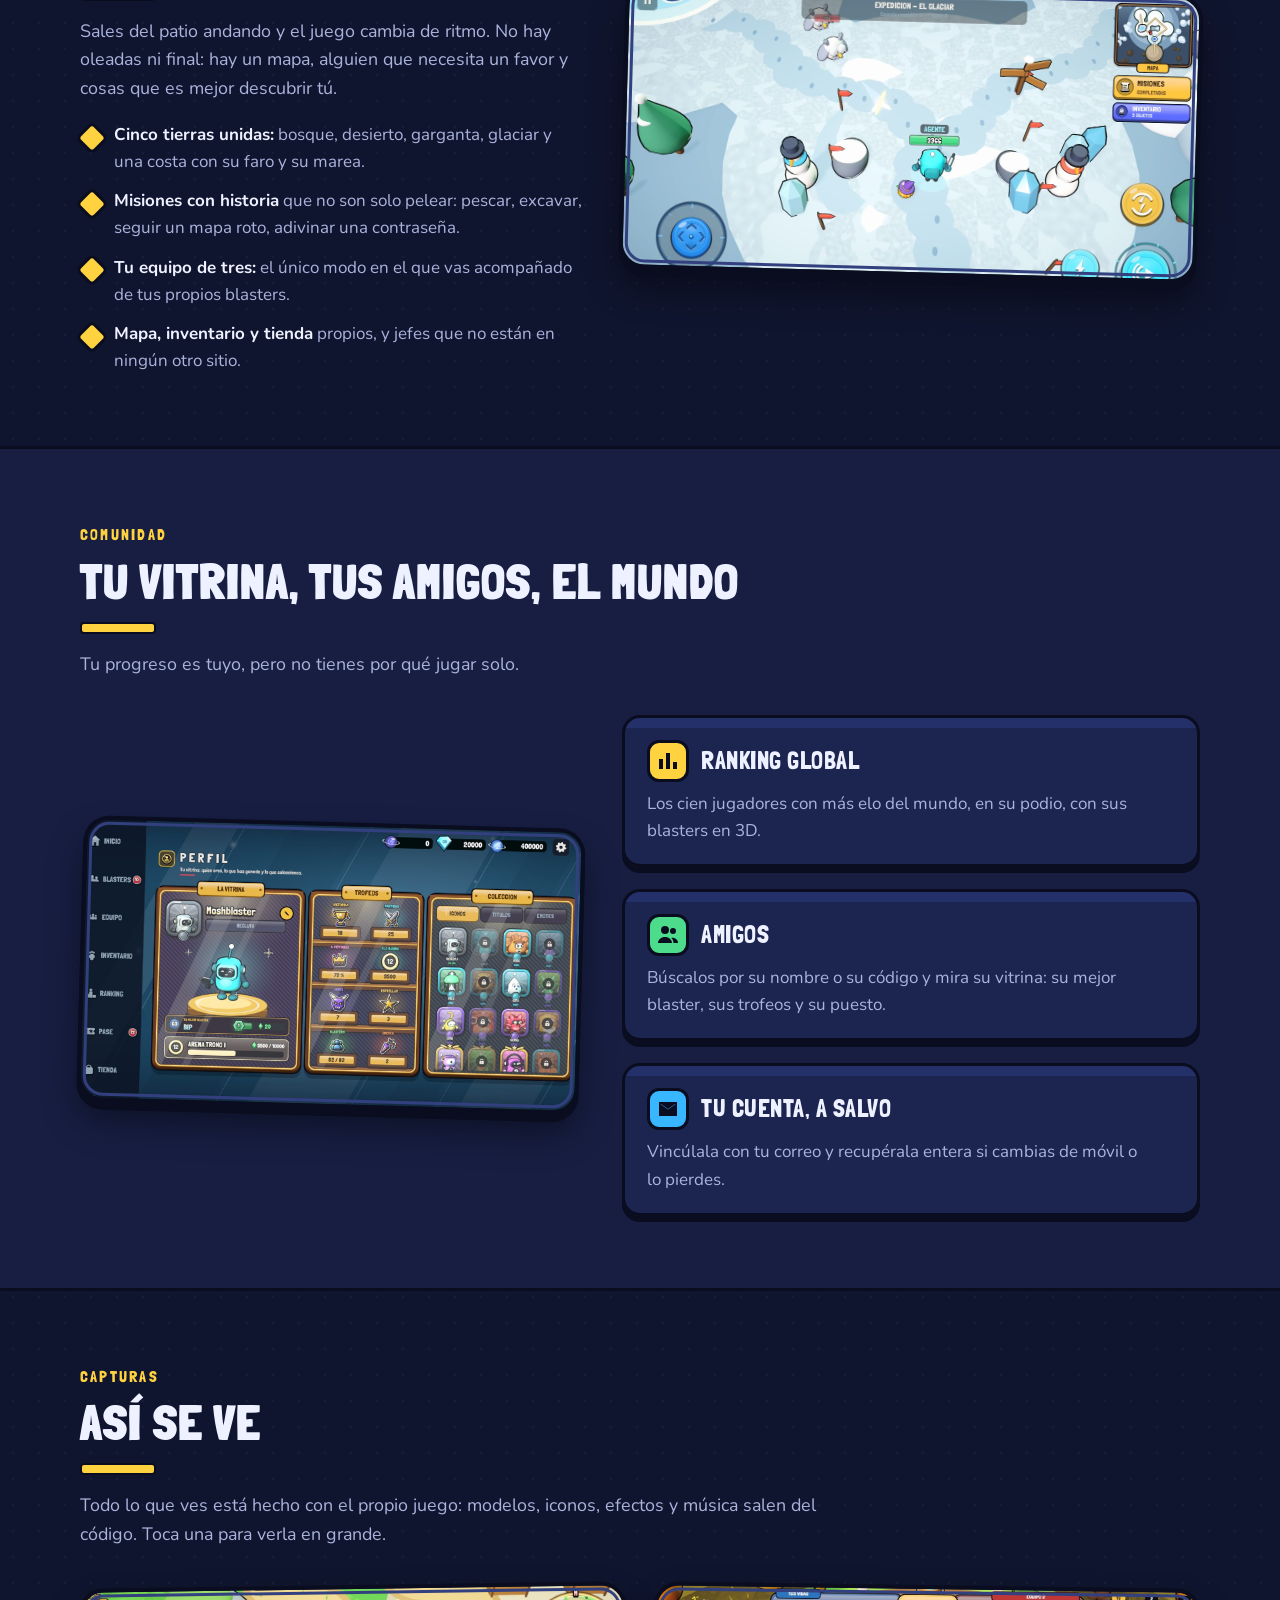
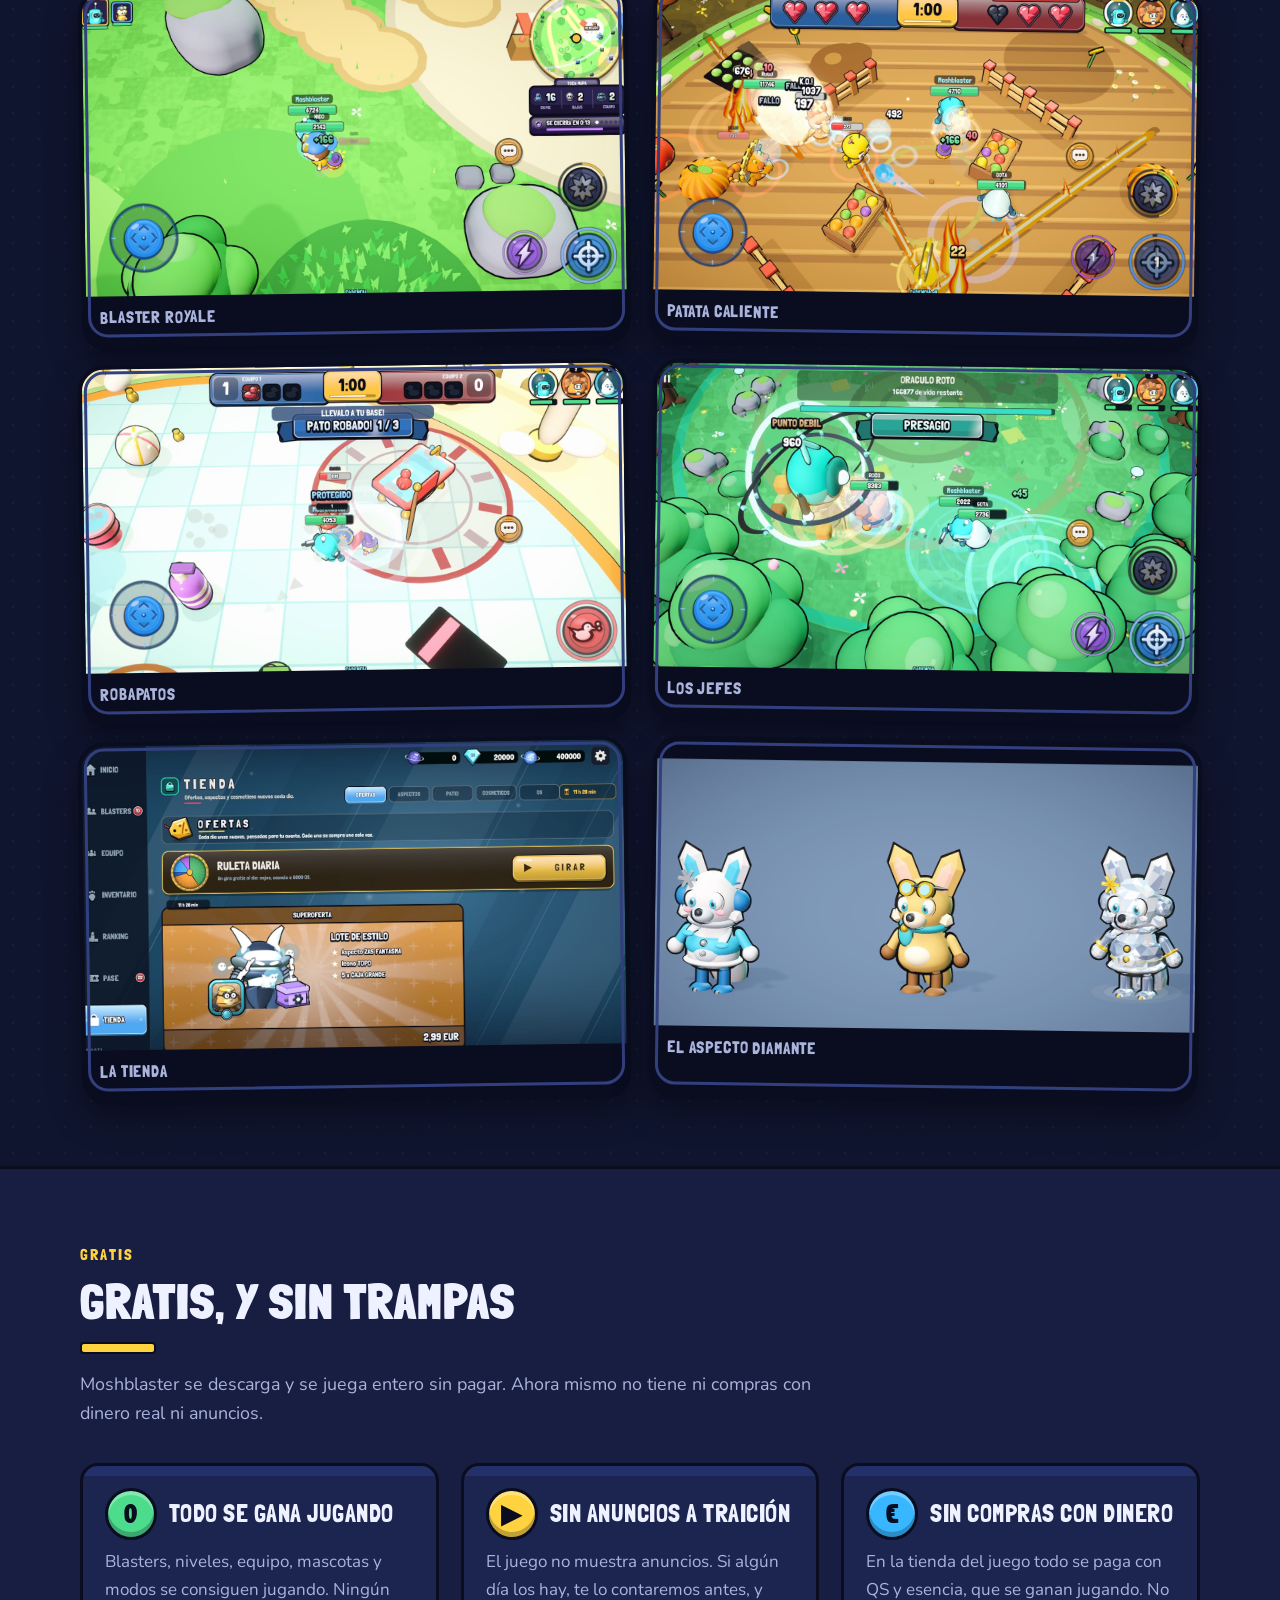
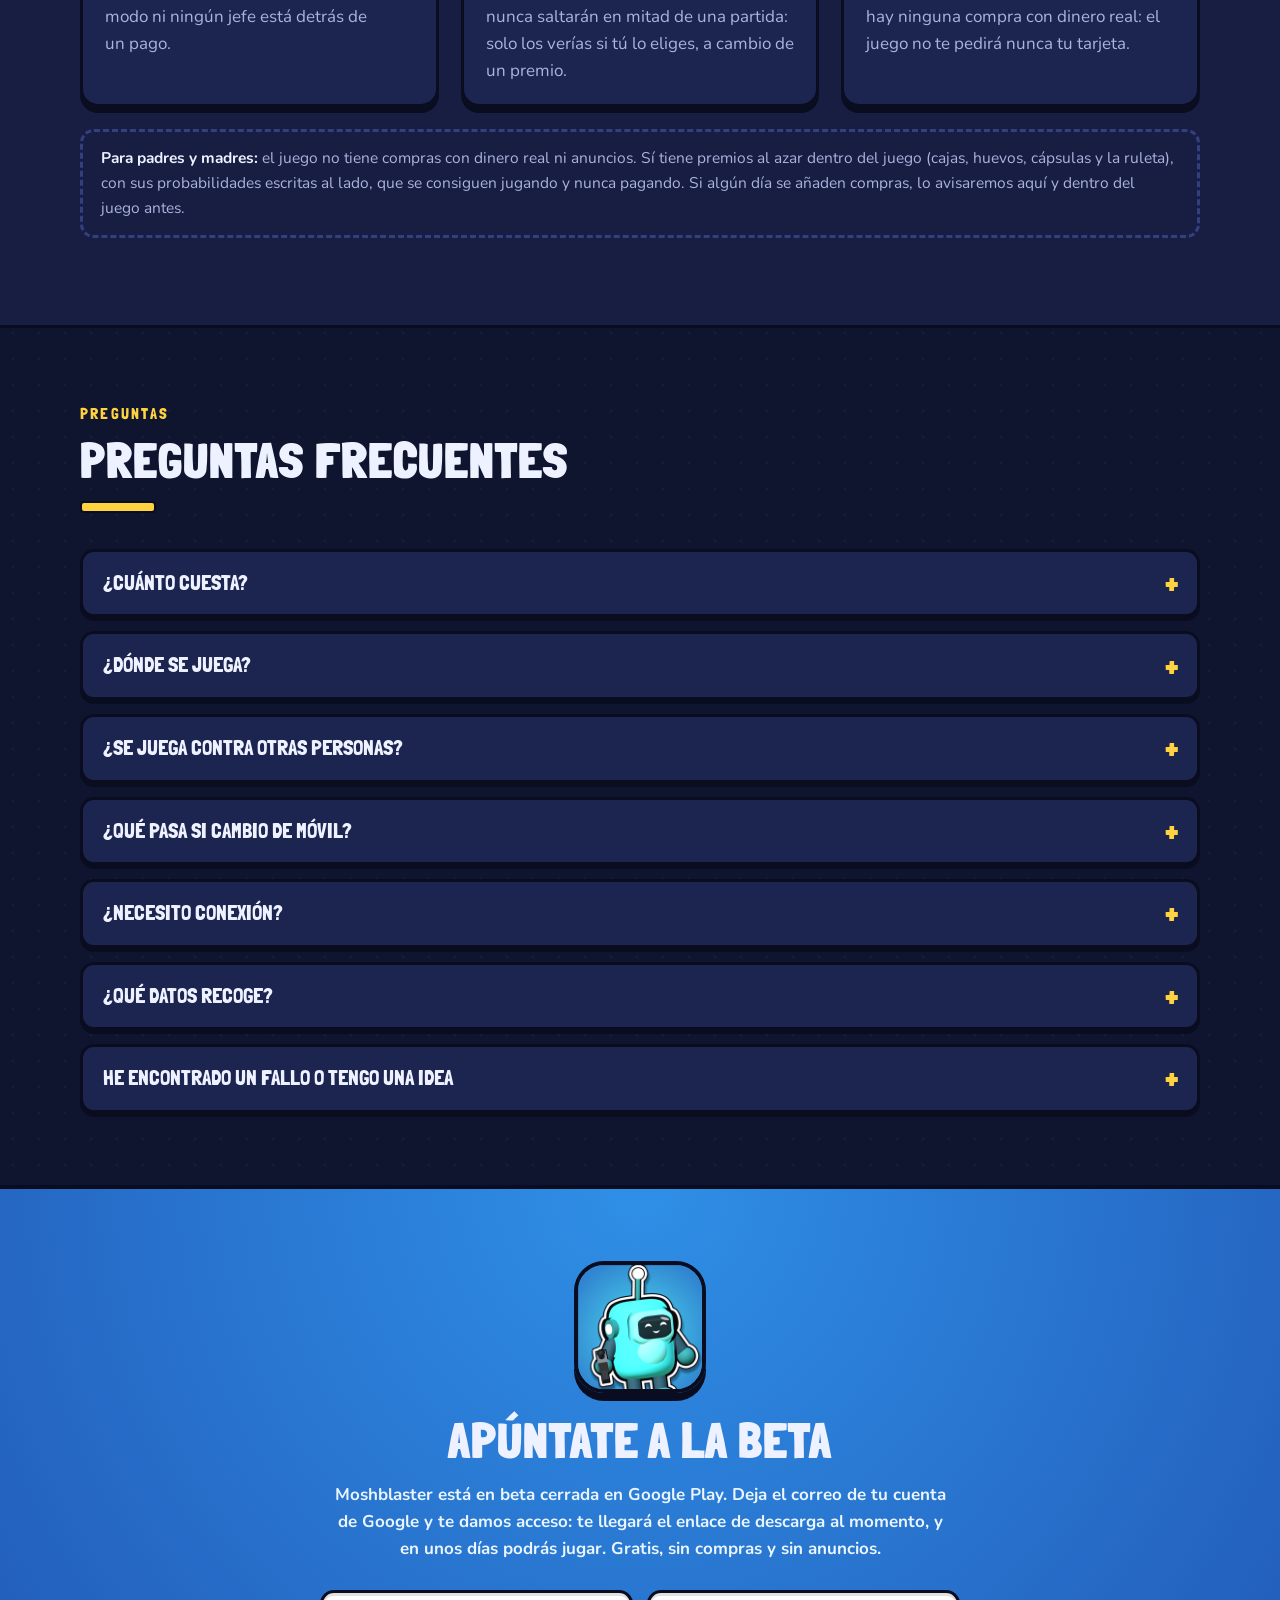
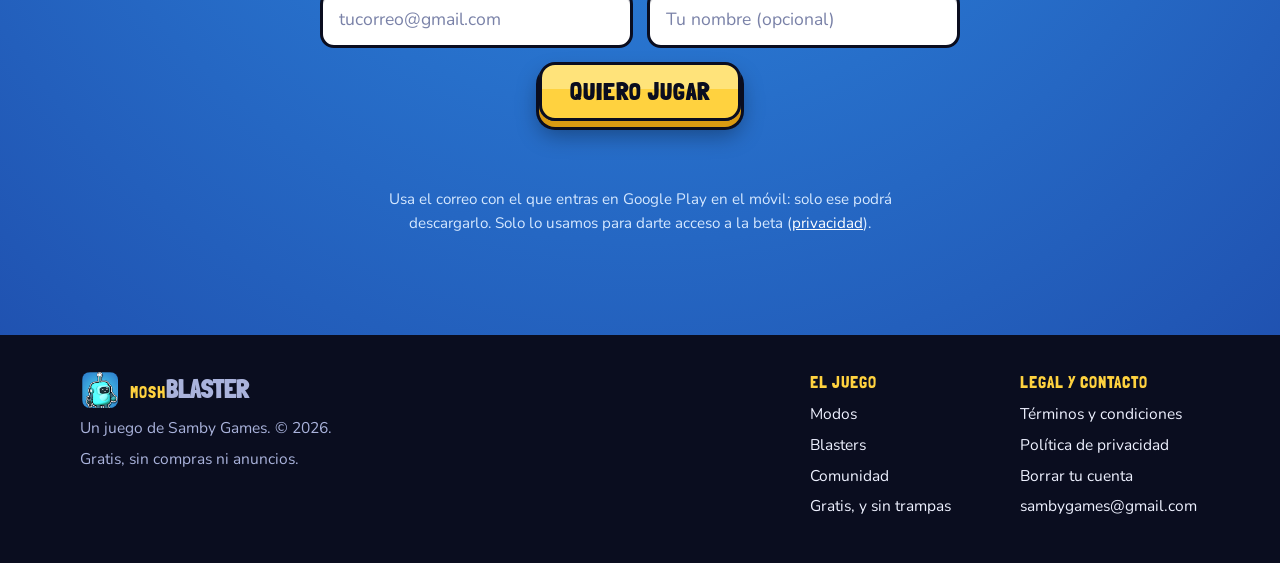
==== commit 645bc857: "Lista de espera para la beta: formulario con correo, y la privacidad lo explica Co-Authored-By: Clau" ====
--- a/index.html
+++ b/index.html
@@ -31,7 +31,7 @@
       <a href="#capturas">Capturas</a>
       <a href="#preguntas">Preguntas</a>
     </nav>
-    <a class="boton mini" href="#descarga">Descargar</a>
+    <a class="boton mini" href="#descarga">Apúntate</a>
   </div>
 </header>
 
@@ -40,11 +40,11 @@
 <div class="portada">
   <div class="ancho">
     <div>
-      <span class="etiqueta">Beta abierta · Android</span>
+      <span class="etiqueta">Beta cerrada · Android</span>
       <h1 class="rotulo"><span class="mosh">Mosh</span><span class="blaster">blaster</span></h1>
       <p class="lema">Elige tu blaster de juguete y salta a la isla: veinte equipos, una zona que se cierra y un solo ganador. Y cuando quieras otra cosa, duelos, patos que robar, patatas que estallan, la liga y treinta y siete jefes.</p>
       <div class="botones">
-        <a class="boton" href="#descarga" data-play>Jugar gratis</a>
+        <a class="boton" href="#descarga">Apúntate a la beta</a>
         <a class="boton azul" href="#modos">Ver el juego</a>
       </div>
       <ul class="sellos">
@@ -353,9 +353,20 @@
 <section id="descarga" class="final">
   <div class="ancho">
     <img class="icono" src="img/icono.png" width="256" height="256" alt="Icono de Moshblaster">
-    <h2>Elige tu blaster</h2>
-    <p>Moshblaster está en beta abierta en España. Gratis, sin compras y sin anuncios.</p>
-    <a class="boton apagado" data-play href="#descarga">Google Play: muy pronto</a>
+    <h2>Apúntate a la beta</h2>
+    <p>Moshblaster está en beta cerrada en Google Play. Deja el correo de tu cuenta de Google y te damos acceso: te llegará el enlace de descarga al momento, y en unos días podrás jugar. Gratis, sin compras y sin anuncios.</p>
+    <form class="lista" id="lista" novalidate>
+      <div class="campos">
+        <label class="oculto" for="lista-correo">Tu correo de Google</label>
+        <input id="lista-correo" name="email" type="email" inputmode="email" autocomplete="email" required maxlength="200" placeholder="tucorreo@gmail.com">
+        <label class="oculto" for="lista-nombre">Tu nombre (opcional)</label>
+        <input id="lista-nombre" name="name" type="text" autocomplete="nickname" maxlength="24" placeholder="Tu nombre (opcional)">
+        <input class="trampa" name="web" type="text" tabindex="-1" autocomplete="off" aria-hidden="true">
+        <button class="boton" type="submit">Quiero jugar</button>
+      </div>
+      <p class="aviso" role="status" aria-live="polite"></p>
+      <p class="nota">Usa el correo con el que entras en Google Play en el móvil: solo ese podrá descargarlo. Solo lo usamos para darte acceso a la beta (<a href="privacidad.html">privacidad</a>).</p>
+    </form>
   </div>
 </section>
 
--- a/estilo.css
+++ b/estilo.css
@@ -325,3 +325,23 @@
   .boton.mini { display: none; }
 }
 @media (max-width: 560px) { .rejilla.cuatro { grid-template-columns: 1fr; } }
+
+/* ---- lista de espera ---- */
+.lista { max-width: 640px; margin: 0 auto; }
+.lista .campos { display: flex; flex-wrap: wrap; gap: 14px; justify-content: center; align-items: center; }
+.lista input {
+  flex: 1 1 220px; min-width: 0; font: 700 1.1rem var(--cuerpo); color: var(--tinta);
+  padding: 14px 16px; border-radius: 14px; border: 3px solid var(--tinta); background: #fff;
+  box-shadow: inset 0 3px 0 rgba(10, 13, 31, .12);
+}
+.lista input::placeholder { color: #7a82a8; font-weight: 400; }
+.lista input:focus-visible { outline: 3px solid var(--amarillo); outline-offset: 2px; }
+.lista .boton { flex: 0 0 auto; border: 3px solid var(--tinta); cursor: pointer; }
+.lista .boton:disabled { opacity: .7; cursor: wait; }
+.lista .trampa { position: absolute; left: -9999px; width: 1px; height: 1px; opacity: 0; }
+.oculto { position: absolute; width: 1px; height: 1px; overflow: hidden; clip: rect(0 0 0 0); white-space: nowrap; }
+.lista .aviso { min-height: 1.5em; margin: 18px auto 0; padding: 0; border: 0; font-weight: 800; font-size: 1.05rem; }
+.lista .aviso.bien, .lista .aviso.mal { padding: 12px 16px; border: 3px solid var(--tinta); border-radius: 14px; }
+.lista .aviso.bien { color: #fff; background: #1f9a5c; }
+.lista .aviso.mal { color: #fff; background: #c2384a; }
+.lista .nota a { color: #fff; }
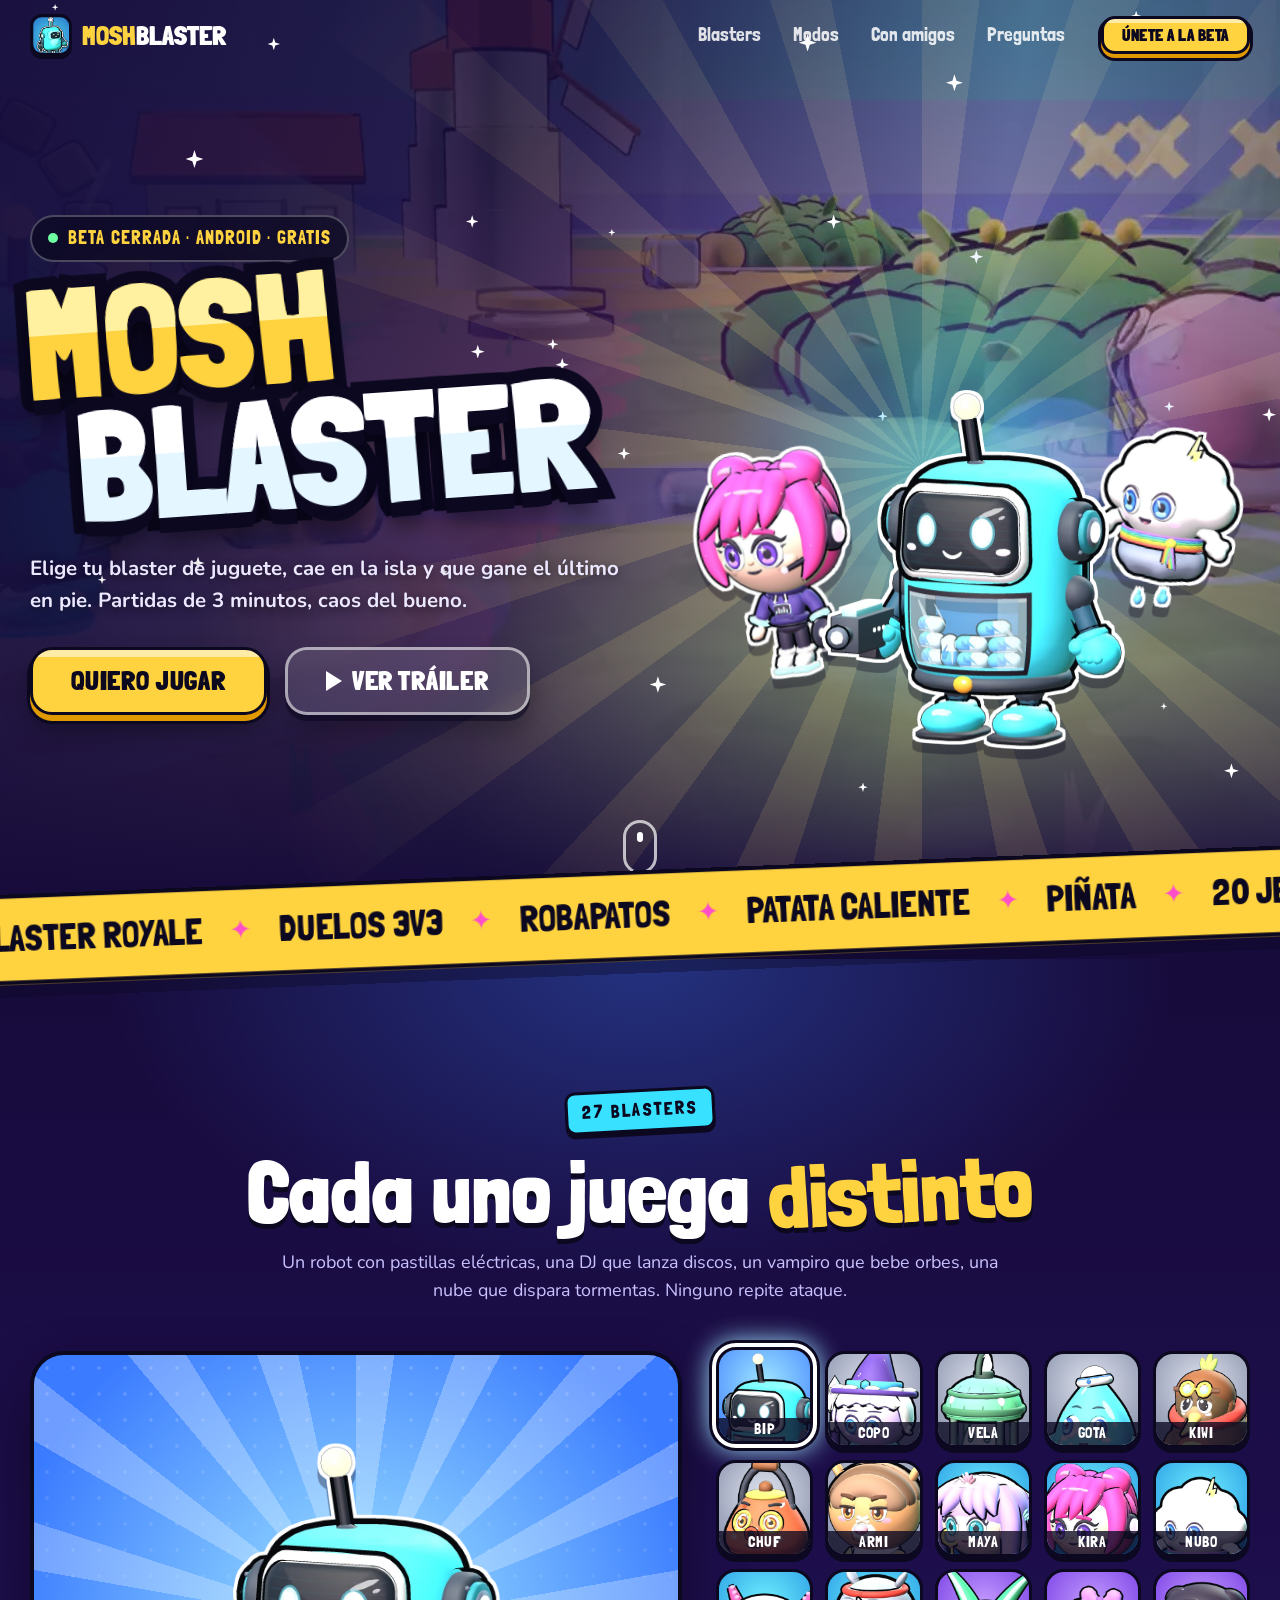
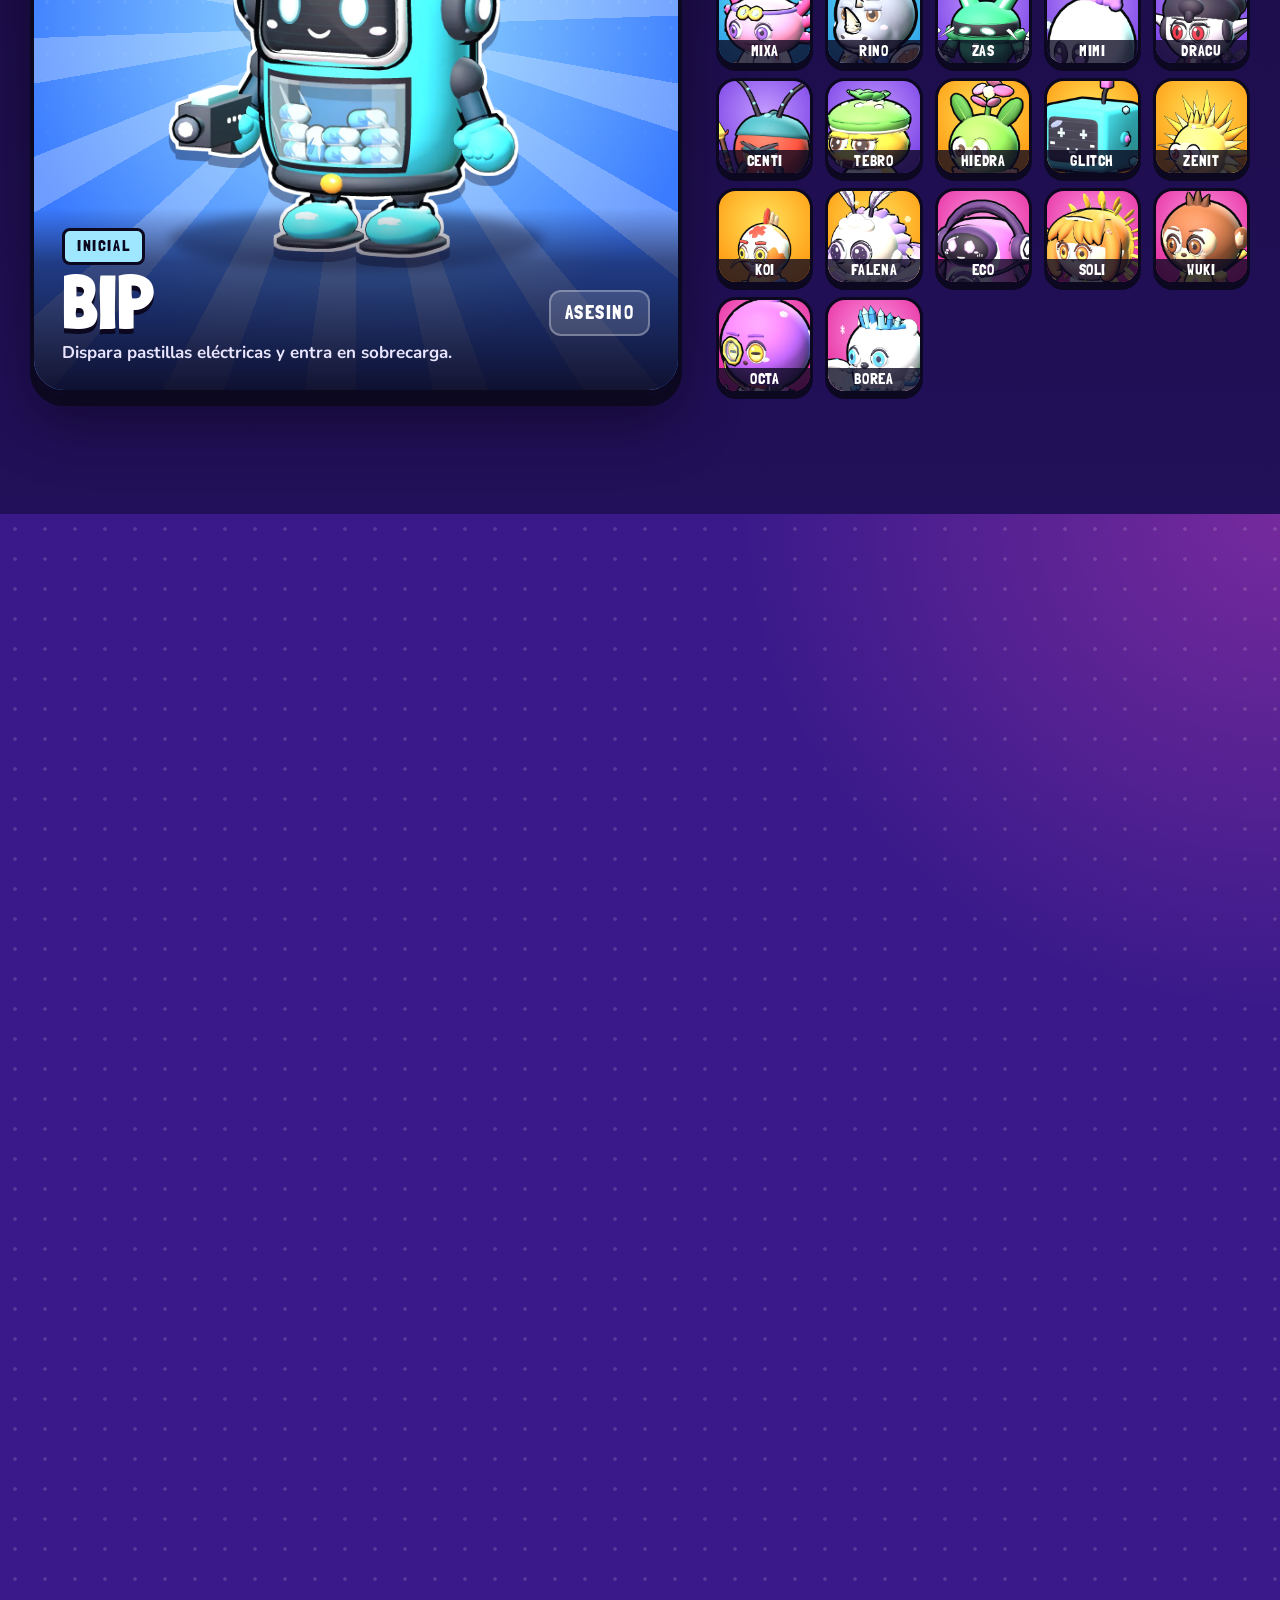
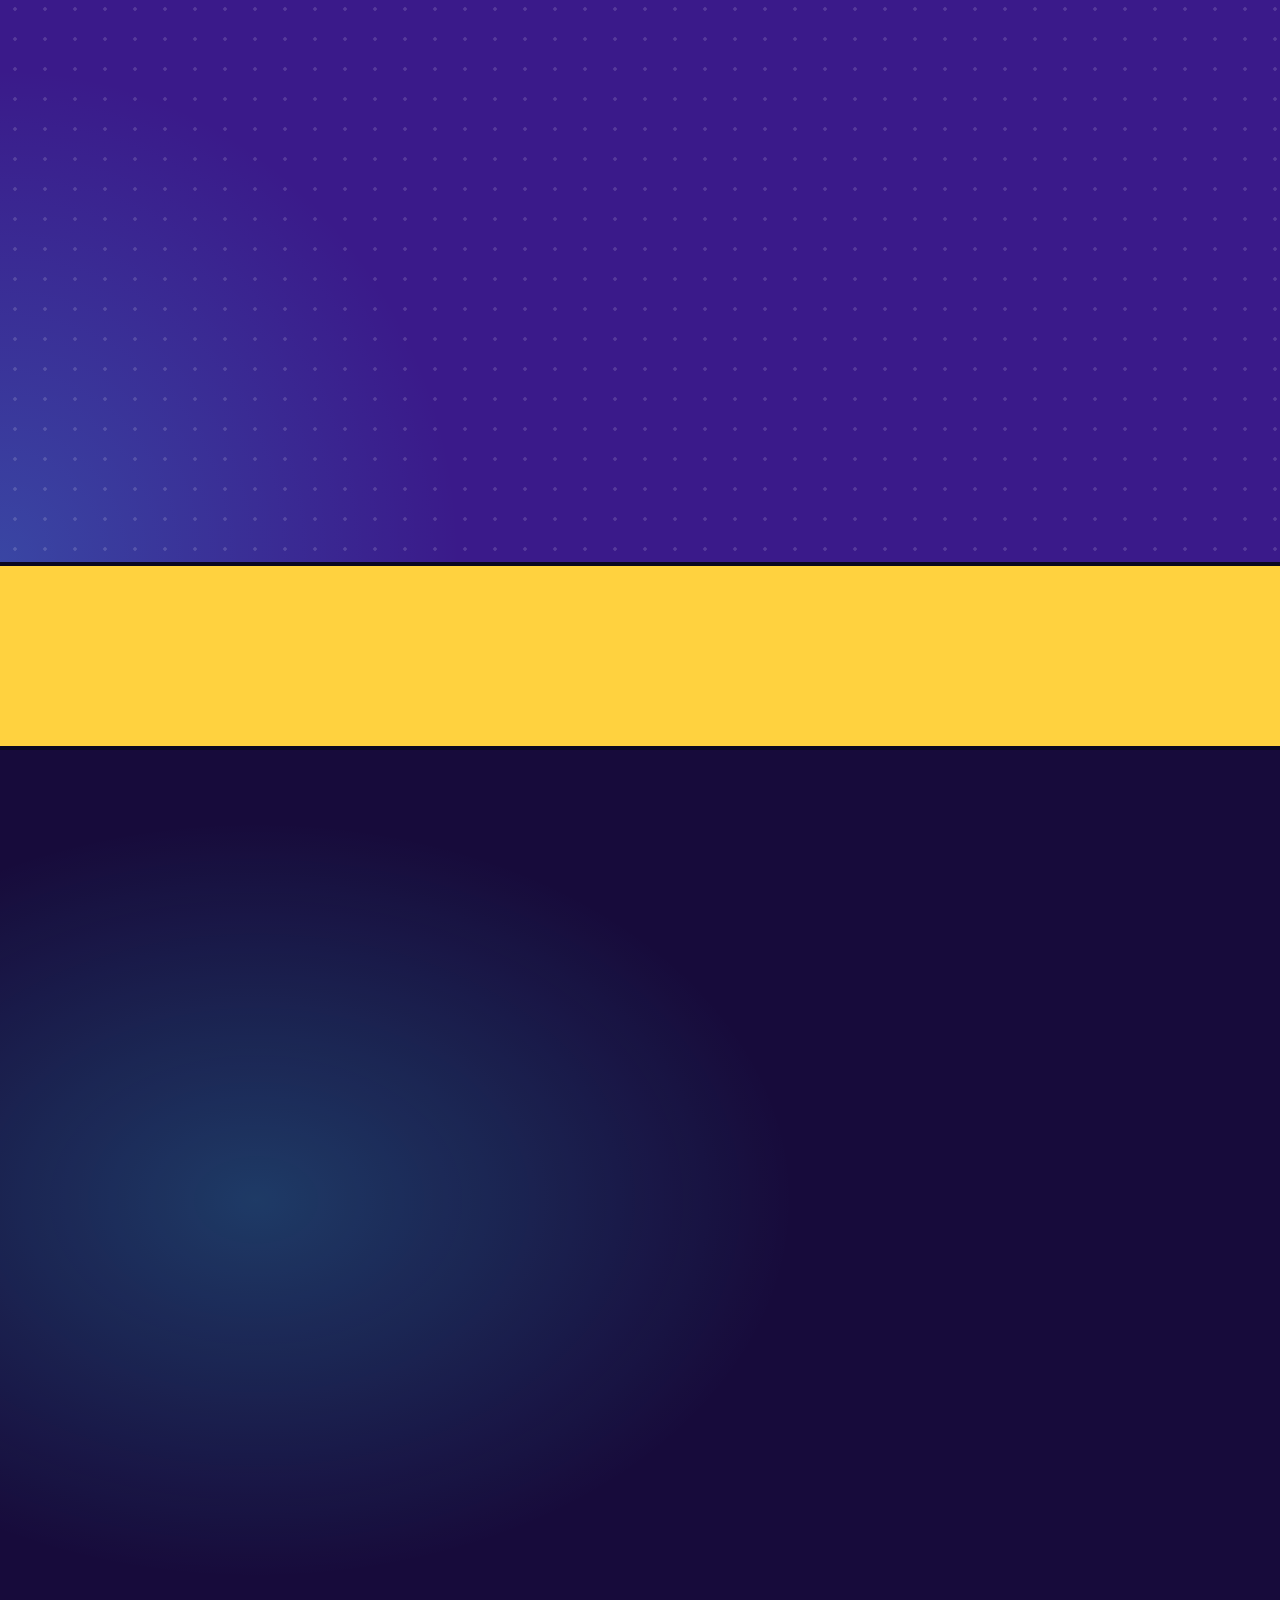
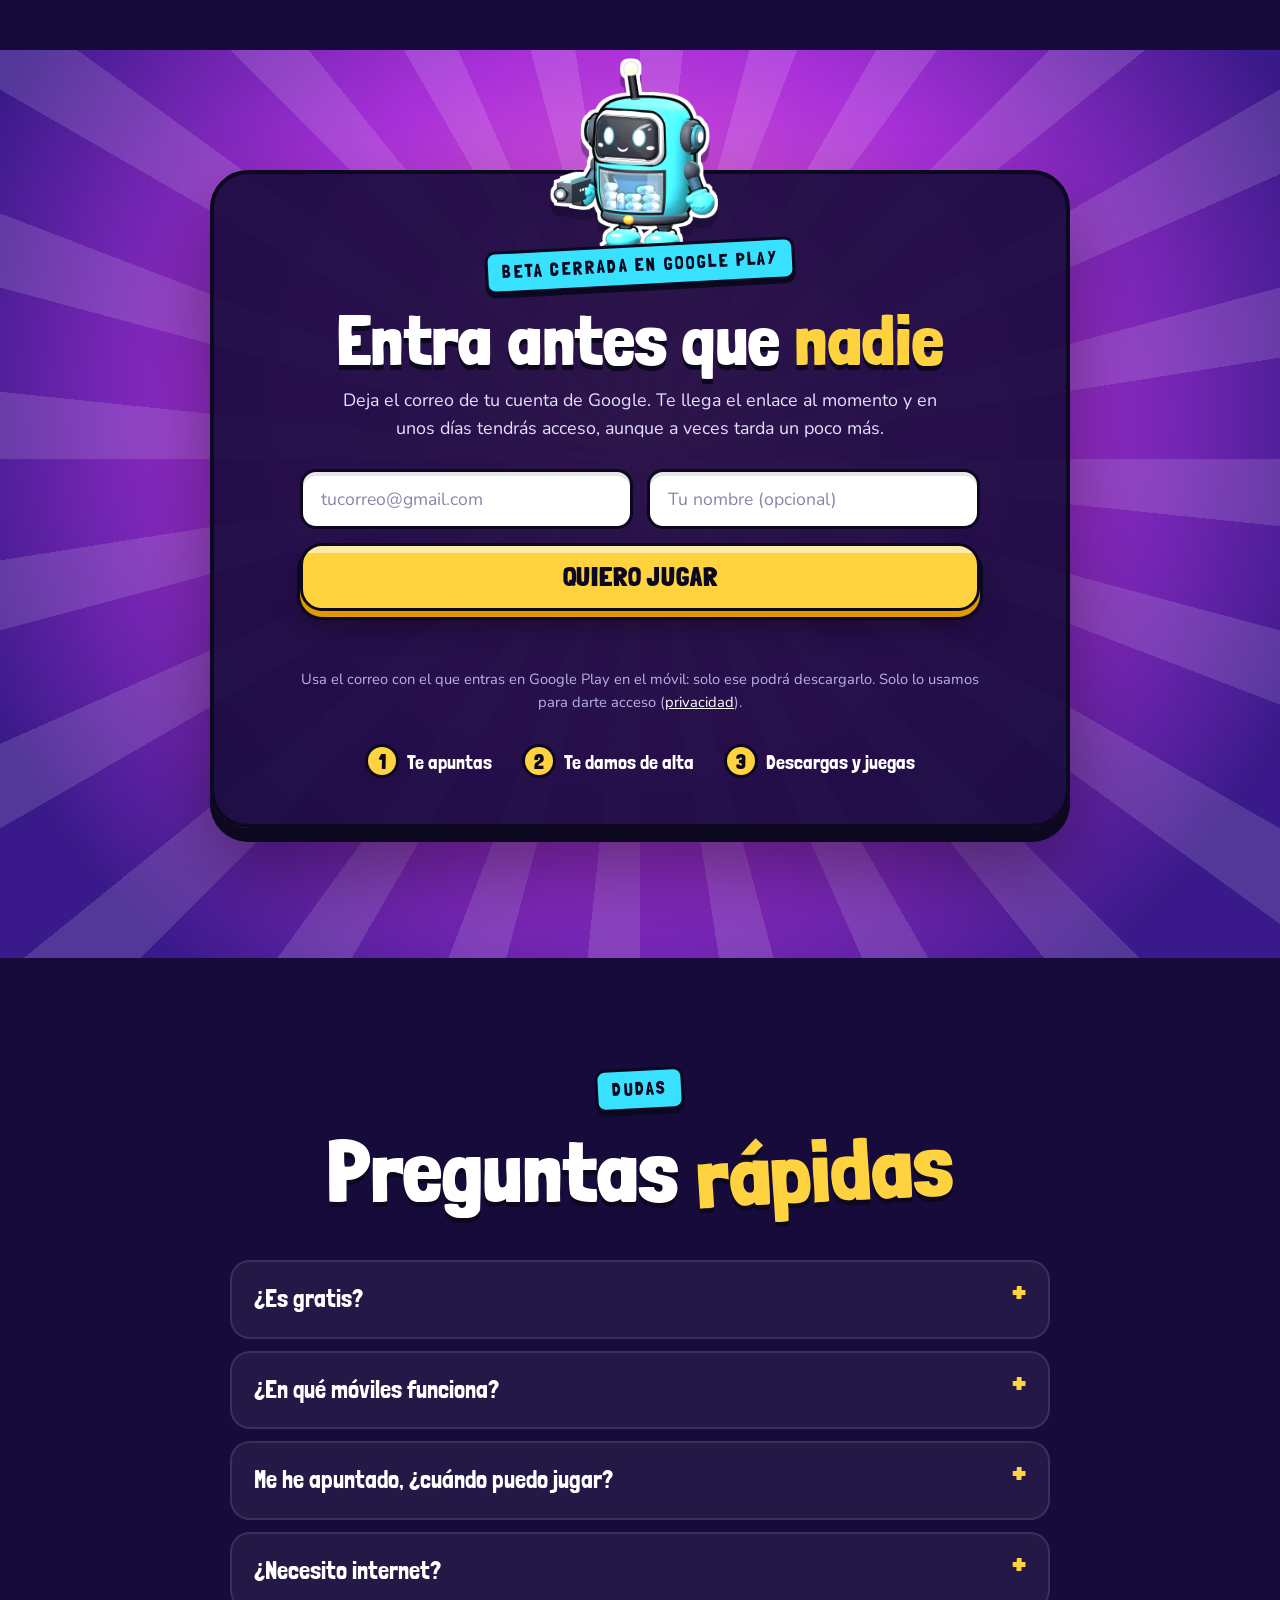
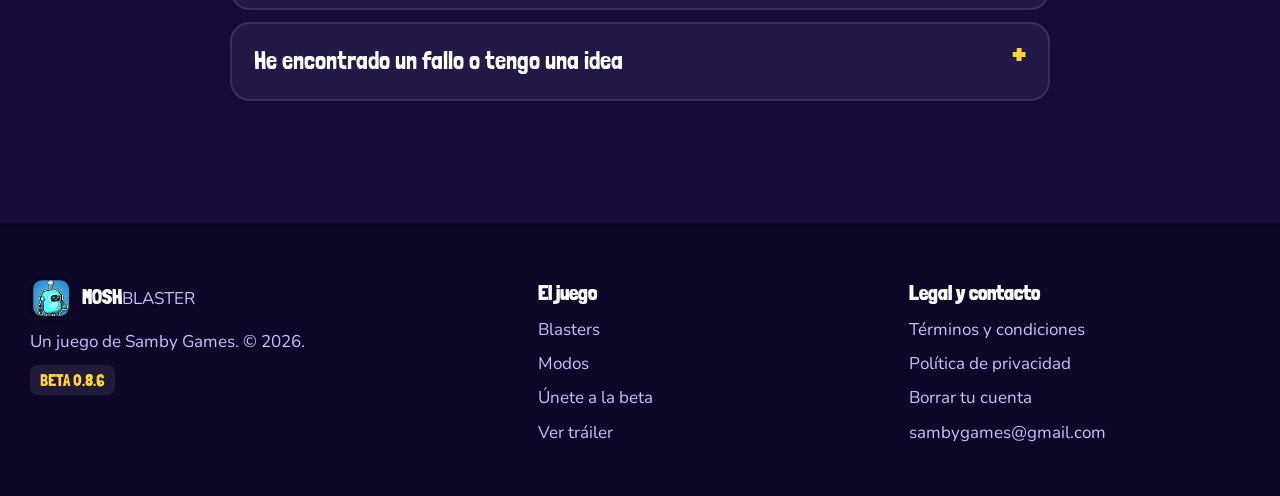
==== commit 21059c9d: "Web nueva: portada con video, escaparate de los 27 blasters, modos con clips, trailer y lista de esp" ====
--- a/index.html
+++ b/index.html
@@ -4,387 +4,240 @@
 <meta charset="utf-8">
 <meta name="viewport" content="width=device-width, initial-scale=1">
 <title>Moshblaster · Batallas de blasters de juguete</title>
-<meta name="description" content="Moshblaster es un juego de acción gratis para Android: elige tu blaster y lucha en Blaster Royale, duelos, Robapatos, Patata Caliente, la Liga, 37 jefes y una expedición por un mundo entero.">
-<meta property="og:title" content="Moshblaster">
-<meta property="og:description" content="26 blasters de juguete, Blaster Royale, duelos tres contra tres y 37 jefes con fases. Gratis para Android.">
-<meta property="og:image" content="img/equipo.jpg">
+<meta name="description" content="Moshblaster es un juego de acción gratis para Android: 27 blasters de juguete, Blaster Royale, duelos 3 contra 3, Robapatos, Patata Caliente, Piñata y 20 jefes. Apúntate a la beta cerrada.">
+<meta property="og:title" content="Moshblaster · Beta cerrada">
+<meta property="og:description" content="27 blasters de juguete, Blaster Royale, duelos 3 contra 3 y 20 jefes. Gratis para Android. Apúntate a la beta.">
+<meta property="og:image" content="https://moshblaster.com/vid/trailer.jpg">
+<meta property="og:url" content="https://moshblaster.com/">
 <meta property="og:type" content="website">
 <meta name="twitter:card" content="summary_large_image">
-<meta name="theme-color" content="#10152f">
+<meta name="theme-color" content="#170b3b">
 <link rel="icon" href="img/favicon.png">
 <link rel="preconnect" href="https://fonts.googleapis.com">
 <link rel="preconnect" href="https://fonts.gstatic.com" crossorigin>
-<link href="https://fonts.googleapis.com/css2?family=Londrina+Solid:wght@400;900&family=Nunito:wght@400;700;800&display=swap" rel="stylesheet">
+<link href="https://fonts.googleapis.com/css2?family=Londrina+Solid:wght@400;900&family=Nunito:wght@400;700;800;900&display=swap" rel="stylesheet">
 <link rel="stylesheet" href="estilo.css">
 </head>
-<body>
+<body class="inicio">
 
 <header class="barra">
   <div class="ancho">
-    <a class="marca" href="index.html"><img src="img/favicon.png" alt=""><span><b>MOSH</b>BLASTER</span></a>
+    <a class="marca" href="#top" aria-label="Moshblaster, inicio"><img src="img/favicon.png" alt=""><span><b>MOSH</b>BLASTER</span></a>
     <nav aria-label="Secciones">
+      <a href="#blasters">Blasters</a>
       <a href="#modos">Modos</a>
-      <a href="#equipo">Tu blaster</a>
-      <a href="#blasters">Blasters</a>
-      <a href="#expedicion">Expedición</a>
-      <a href="#comunidad">Comunidad</a>
-      <a href="#capturas">Capturas</a>
+      <a href="#amigos">Con amigos</a>
       <a href="#preguntas">Preguntas</a>
     </nav>
-    <a class="boton mini" href="#descarga">Apúntate</a>
+    <a class="boton mini" href="#beta">Únete a la beta</a>
   </div>
 </header>
 
-<main>
-
-<div class="portada">
-  <div class="ancho">
-    <div>
-      <span class="etiqueta">Beta cerrada · Android</span>
-      <h1 class="rotulo"><span class="mosh">Mosh</span><span class="blaster">blaster</span></h1>
-      <p class="lema">Elige tu blaster de juguete y salta a la isla: veinte equipos, una zona que se cierra y un solo ganador. Y cuando quieras otra cosa, duelos, patos que robar, patatas que estallan, la liga y treinta y siete jefes.</p>
+<main id="top">
+
+<!-- ============================ PORTADA ============================ -->
+<section class="portada" aria-label="Portada">
+  <video class="fondo-video" src="vid/portada.mp4" poster="vid/portada.jpg" autoplay muted loop playsinline preload="auto" aria-hidden="true"></video>
+  <div class="velo" aria-hidden="true"></div>
+  <div class="rayos" aria-hidden="true"></div>
+  <div class="chispas" aria-hidden="true"></div>
+
+  <div class="ancho portada-dentro">
+    <div class="portada-texto">
+      <span class="sello-beta"><i></i> Beta cerrada · Android · Gratis</span>
+      <h1 class="logo" aria-label="Moshblaster">
+        <span class="mosh" data-texto="MOSH">MOSH</span>
+        <span class="blaster" data-texto="BLASTER">BLASTER</span>
+      </h1>
+      <p class="lema">Elige tu blaster de juguete, cae en la isla y que gane el último en pie. Partidas de 3 minutos, caos del bueno.</p>
       <div class="botones">
-        <a class="boton" href="#descarga">Apúntate a la beta</a>
-        <a class="boton azul" href="#modos">Ver el juego</a>
+        <a class="boton grande" href="#beta">Quiero jugar</a>
+        <button class="boton cristal grande" type="button" data-trailer><span class="play" aria-hidden="true"></span>Ver tráiler</button>
       </div>
-      <ul class="sellos">
-        <li>Gratis</li>
-        <li>Partidas de 2 a 5 minutos</li>
-        <li>Sin anuncios que salten solos</li>
-      </ul>
-    </div>
-    <figure>
-      <img src="img/equipo.jpg" width="1024" height="500" alt="Tres blasters de Moshblaster recortados como pegatinas">
-      <img class="pegatina uno" src="img/pegatina1.png" width="220" height="220" alt="">
-      <img class="pegatina dos" src="img/pegatina2.png" width="220" height="220" alt="">
-    </figure>
-  </div>
-  <svg class="ola" viewBox="0 0 1200 38" preserveAspectRatio="none" aria-hidden="true"><path d="M0 38V18c100-24 200 20 300 0s200-24 300 0 200 20 300 0 200-24 300 0v20z" fill="#0a0d1f"/></svg>
+    </div>
+    <div class="portada-heroe" aria-hidden="true">
+      <div class="aro"></div>
+      <img class="heroe uno" src="img/b/vekta.webp" alt="">
+      <img class="heroe dos" src="img/b/kira.webp" alt="">
+      <img class="heroe tres" src="img/b/nubo.webp" alt="">
+    </div>
+  </div>
+  <a class="baja" href="#blasters" aria-label="Bajar"><span></span></a>
+</section>
+
+<!-- ============================ CINTA ============================ -->
+<div class="cinta" aria-hidden="true">
+  <div class="cinta-pista">
+    <span>Blaster Royale</span><b>✦</b><span>Duelos 3v3</span><b>✦</b><span>Robapatos</span><b>✦</b><span>Patata Caliente</span><b>✦</b><span>Piñata</span><b>✦</b><span>20 jefes</span><b>✦</b><span>Liga Blaster</span><b>✦</b><span>Infierno</span><b>✦</b>
+    <span>Blaster Royale</span><b>✦</b><span>Duelos 3v3</span><b>✦</b><span>Robapatos</span><b>✦</b><span>Patata Caliente</span><b>✦</b><span>Piñata</span><b>✦</b><span>20 jefes</span><b>✦</b><span>Liga Blaster</span><b>✦</b><span>Infierno</span><b>✦</b>
+  </div>
 </div>
 
-<div class="cinta" aria-hidden="true">
-  <div>
-    <span>Blaster Royale</span><span>Duelos</span><span>Robapatos</span><span>Patata Caliente</span><span>Liga Blaster</span><span>Jefes</span><span>Entrada al infierno</span><span>La expedición</span><span>El patio</span><span>Social</span>
-    <span>Blaster Royale</span><span>Duelos</span><span>Robapatos</span><span>Patata Caliente</span><span>Liga Blaster</span><span>Jefes</span><span>Entrada al infierno</span><span>La expedición</span><span>El patio</span><span>Social</span>
-  </div>
-</div>
-
-<div class="cifras">
-  <div class="ancho">
-    <ul>
-      <li><b>26</b><span>blasters</span></li>
-      <li><b>9</b><span>modos</span></li>
-      <li><b>37</b><span>jefes</span></li>
-      <li><b>50</b><span>aspectos</span></li>
-      <li><b>80</b><span>piezas de equipo</span></li>
-    </ul>
-  </div>
-</div>
-
-<section id="que-es">
-  <div class="ancho partido entra">
-    <div>
-      <div class="cabecera" style="margin-bottom:0">
-        <span class="antetitulo">El juego</span>
-        <h2>Acción de la que se entiende a la primera</h2>
-        <p>Vista desde arriba, partidas de pocos minutos y controles hechos para el móvil. Cada blaster lleva dos ataques, una definitiva y una pasiva, y ninguno se parece al de al lado.</p>
+<!-- ============================ BLASTERS ============================ -->
+<section id="blasters" class="blasters">
+  <div class="ancho">
+    <header class="titulo-seccion entra">
+      <span class="antetitulo">27 blasters</span>
+      <h2>Cada uno juega <em>distinto</em></h2>
+      <p>Un robot con pastillas eléctricas, una DJ que lanza discos, un vampiro que bebe orbes, una nube que dispara tormentas. Ninguno repite ataque.</p>
+    </header>
+
+    <div class="escaparate entra">
+      <div class="escena" data-calidad="ULTRA">
+        <div class="escena-rayos" aria-hidden="true"></div>
+        <div class="escena-suelo" aria-hidden="true"></div>
+        <img class="escena-img" src="img/b/vekta.webp" alt="BIP" width="900" height="1100">
+        <div class="ficha">
+          <span class="ficha-calidad">INICIAL</span>
+          <h3 class="ficha-nombre">BIP</h3>
+          <p class="ficha-tipo">DESTRUCTOR</p>
+          <p class="ficha-frase">Dispara pastillas eléctricas y se sobrecarga.</p>
+        </div>
       </div>
-      <ul>
-        <li><b>Apuntar dibuja el ataque.</b> La guía enseña la forma real de lo que vas a lanzar: una franja, un cono, el círculo donde cae.</li>
-        <li><b>Todo se avisa antes de caer.</b> Lo que hace daño se pinta en el suelo primero. Si te da, sabes por qué.</li>
-        <li><b>Controles a tu medida.</b> Mueve y cambia de tamaño cada botón, joystick fijo o flotante, modo zurdo.</li>
-        <li><b>Va fino en móviles modestos.</b> Tres calidades de gráficos y 30 o 60 fps.</li>
-      </ul>
-    </div>
-    <button class="captura" type="button">
-      <img src="img/inicio.jpg" width="1400" height="788" loading="lazy" alt="Pantalla de inicio de Moshblaster: tu blaster sobre la isla, en su pedestal">
-    </button>
-  </div>
-</section>
-
-<section id="modos" class="clara">
-  <div class="ancho">
-    <div class="cabecera entra">
-      <span class="antetitulo">Modos</span>
-      <h2>Nueve maneras de jugar</h2>
-      <p>Empiezas en Blaster Royale y los demás modos se van abriendo con tu elo. Los de ladder suben el elo de tus blasters; los demás dan estrellas, esencia y premios propios.</p>
-    </div>
-
-    <article class="carta estrella entra" style="--c:var(--morado)">
-      <button class="captura" type="button">
-        <img src="img/royale.jpg" width="1400" height="788" loading="lazy" alt="Una partida de Blaster Royale: tu blaster junto al mercado, el minimapa de la isla y la zona que se cierra">
-      </button>
-      <div>
-        <span class="sello-modo">Modo principal · desde el principio</span>
-        <h3><span class="ficha" style="background:var(--morado)"><svg viewBox="0 0 24 24"><path d="M3 18h18l-1.5-10-4.5 4-3-7-3 7-4.5-4z"/></svg></span>Blaster Royale</h3>
-        <p>Veinte equipos caen en una isla con trece sitios: un castillo, un puerto, un cementerio, un lago y un río que solo se cruza por sus puentes. Rompe cajas, entra en las casas, escóndete en los arbustos y aguanta dentro de la zona.</p>
-        <ul class="puntos">
-          <li>Cada equipo que eliminas te da un blaster de tu colección o una fusión, hasta seis.</li>
-          <li>Repite uno y se fusiona: más grande, con más vida y más fuerza.</li>
-          <li>Trampolines, portales, barriles que estallan y hogueras que curan.</li>
-        </ul>
+      <div class="roster" role="list" aria-label="Elige un blaster"></div>
+    </div>
+  </div>
+</section>
+
+<!-- ============================ MODOS ============================ -->
+<section id="modos" class="modos">
+  <div class="ancho">
+    <header class="titulo-seccion claro entra">
+      <span class="antetitulo">Modos de juego</span>
+      <h2>Nunca la misma <em>partida</em></h2>
+      <p>Cada modo cambia el campo, las reglas y el día. Juega solo, en dúo o en trío.</p>
+    </header>
+
+    <article class="modo estrella entra" style="--c:#ffcd2e">
+      <div class="modo-video"><video data-src="vid/royale.mp4" muted loop playsinline preload="none" poster="vid/portada.jpg"></video></div>
+      <div class="modo-texto">
+        <span class="chapa">Modo estrella</span>
+        <h3>Blaster Royale</h3>
+        <p>Veinte equipos caen en una isla enorme. Rompe cajas, recluta blasters, fusiónalos para hacerlos gigantes y sé el último en pie mientras la zona se cierra.</p>
+        <ul class="pastillas"><li>Solo</li><li>Dúos online</li><li>Tríos online</li></ul>
       </div>
     </article>
 
-    <div class="rejilla cuatro">
-      <article class="carta modo entra" style="--c:var(--rojo)">
-        <h3><span class="ficha" style="background:var(--rojo)"><svg viewBox="0 0 24 24"><path d="M3 3l7 7-2 2-7-7V3zm18 0v2l-7 7-2-2 7-7zM5 14l2-2 5 5-2 2-1.5-1.5L5 21l-2-2 3.5-3.5zm14 0 2 2-3.5 3.5L21 21l-2 2-3.5-3.5L14 21l-2-2 5-5z"/></svg></span>Duelos</h3>
-        <p>Un torneo de dieciséis equipos, de tres contra tres: tú y dos compañeros, de octavos a la final.</p>
-        <span class="cuando">200 de elo</span>
-      </article>
-      <article class="carta modo entra" style="--c:var(--hielo)">
-        <h3><span class="ficha" style="background:var(--hielo)"><svg viewBox="0 0 24 24"><path d="M15 4a4 4 0 0 0-4 4c0 .7.2 1.4.5 2H8a5 5 0 0 0-5 5c0 3 3 5 8 5s10-2 10-6c0-2-1.2-3.6-3-4.3V8a3 3 0 0 0-3-4zm3 2.5 3-1-1.5 2.5z"/></svg></span>Robapatos</h3>
-        <p>Dos bañeras con tres patos cada una. Roba los suyos, defiende los tuyos y lánzalos a tu base.</p>
-        <span class="cuando">500 de elo</span>
-      </article>
-      <article class="carta modo entra" style="--c:var(--morado)">
-        <h3><span class="ficha" style="background:var(--morado)"><svg viewBox="0 0 24 24"><path d="M12 2a8 8 0 0 0-5 14.2V20h3v-2h1v2h2v-2h1v2h3v-3.8A8 8 0 0 0 12 2zM8.5 13a2 2 0 1 1 0-4 2 2 0 0 1 0 4zm7 0a2 2 0 1 1 0-4 2 2 0 0 1 0 4z"/></svg></span>Jefes</h3>
-        <p>Un camino de 37 jefes. Sus fases suman patrones y cada uno es débil a un elemento.</p>
-        <span class="cuando">800 de elo</span>
-      </article>
-      <article class="carta modo entra" style="--c:var(--rojo)">
-        <h3><span class="ficha" style="background:var(--rojo)"><svg viewBox="0 0 24 24"><path d="M12 2c1 4 5 6 5 11a5 5 0 0 1-10 0c0-2 1-3 2-4 0 2 1 3 2 3 0-4-1-6 1-10z"/></svg></span>Entrada al infierno</h3>
-        <p>Oleadas sin fin de demonios, pactos que cambian las reglas y señores del abismo cada veinte.</p>
-        <span class="cuando">1000 de elo</span>
-      </article>
-      <article class="carta modo entra" style="--c:var(--naranja)">
-        <h3><span class="ficha" style="background:var(--naranja)"><svg viewBox="0 0 24 24"><path d="M12 6c4.5 0 8 3 8 7.5S16.5 21 12 21s-8-3-8-7.5S7.5 6 12 6zm1-4c2 0 3 1 3 2h-2l-1 2h-2l1-3c0-.6.4-1 1-1z"/></svg></span>Patata Caliente</h3>
-        <p>Golpea las patatas hasta que sean tuyas y mándaselas al otro equipo antes de que estallen.</p>
-        <span class="cuando">1200 de elo</span>
-      </article>
-      <article class="carta modo entra" style="--c:var(--azul)">
-        <h3><span class="ficha" style="background:var(--azul)"><svg viewBox="0 0 24 24"><path d="M12 3 3 11h2v9h5v-6h4v6h5v-9h2z"/></svg></span>El patio</h3>
-        <p>Tu plaza: construye, decora, cambia el suelo y los árboles, y pasea con tus blasters y tus mascotas.</p>
-        <span class="cuando">1500 de elo</span>
-      </article>
-      <article class="carta modo entra" style="--c:var(--amarillo)">
-        <h3><span class="ficha" style="background:var(--amarillo)"><svg viewBox="0 0 24 24"><path d="M6 3h12v3h3v3a4 4 0 0 1-4 4 6 6 0 0 1-4 3v3h4v2H11v-2h4v-3a6 6 0 0 1-4-3 4 4 0 0 1-4-4V6h3zm-1 5v1a2 2 0 0 0 1 1.7V8zm13 0v2.7A2 2 0 0 0 19 9V8z"/></svg></span>Liga Blaster</h3>
-        <p>De bronce a campeón ultra. Una ruleta decide el modo de cada partida y tú eliges qué blaster llevas.</p>
-        <span class="cuando">2000 de elo</span>
-      </article>
-      <article class="carta modo entra" style="--c:var(--verde)">
-        <h3><span class="ficha" style="background:var(--verde)"><svg viewBox="0 0 24 24"><path d="M12 2 9 9 2 12l7 3 3 7 3-7 7-3-7-3z"/></svg></span>La expedición</h3>
-        <p>Un mundo abierto con cinco tierras y misiones con historia. El único sitio al que vas con un equipo de tres.</p>
-        <span class="cuando">Desde el patio</span>
-      </article>
-    </div>
-  </div>
-</section>
-
-<section id="equipo">
-  <div class="ancho partido entra">
-    <div>
-      <div class="cabecera" style="margin-bottom:0">
-        <span class="antetitulo">Tu blaster</span>
-        <h2>Uno a la vez, y bien elegido</h2>
-        <p>Juegas con un solo blaster, el que tú eliges. En los modos de tres contra tres pelean a tu lado dos compañeros con blasters al azar hasta que llegue el online, y el elo de la partida es entero para el tuyo.</p>
-      </div>
-      <ul>
-        <li><b>Cinco tipos:</b> asesino, destructor, control, soporte y tanque. Los soportes curan y protegen; los tanques atraen los golpes.</li>
-        <li><b>Cinco elementos:</b> agua, hielo, tierra, fuego y rayo. Cada jefe es débil a uno.</li>
-        <li><b>Equipo azul y rojo:</b> piezas que funcionan siempre y artilugios que lanzas tú.</li>
-        <li><b>Equipo de expedición:</b> desde el patio eliges a los tres que te acompañan al mundo abierto.</li>
+    <div class="modos-rejilla">
+      <article class="modo entra" style="--c:#ff5d6c">
+        <div class="modo-video"><video data-src="vid/duelos.mp4" muted loop playsinline preload="none"></video></div>
+        <div class="modo-texto"><h3>Duelos</h3><p>Torneo de dieciséis equipos, 3 contra 3. Llega a la final.</p></div>
+      </article>
+      <article class="modo entra" style="--c:#38b6ff">
+        <div class="modo-video"><video data-src="vid/patos.mp4" muted loop playsinline preload="none"></video></div>
+        <div class="modo-texto"><h3>Robapatos</h3><p>Roba los patos de su bañera y llévalos a la tuya.</p></div>
+      </article>
+      <article class="modo entra" style="--c:#ff9a3d">
+        <div class="modo-video"><video data-src="vid/patata.mp4" muted loop playsinline preload="none"></video></div>
+        <div class="modo-texto"><h3>Patata Caliente</h3><p>Pégale para hacerla tuya y mándala antes de que estalle.</p></div>
+      </article>
+      <article class="modo entra" style="--c:#ff4fc8">
+        <div class="modo-video"><video data-src="vid/pinata.mp4" muted loop playsinline preload="none"></video></div>
+        <div class="modo-texto"><h3>Piñata</h3><p>Revienta la piñata y lleva los caramelos a tu cesta.</p></div>
+      </article>
+      <article class="modo entra" style="--c:#8fe3ff">
+        <div class="modo-video"><video data-src="vid/jefes.mp4" muted loop playsinline preload="none"></video></div>
+        <div class="modo-texto"><h3>Jefes</h3><p>Cinco mundos, veinte jefes con fases y su versión ULTRA.</p></div>
+      </article>
+      <article class="modo entra" style="--c:#a47bff">
+        <div class="modo-video"><video data-src="vid/cajas.mp4" muted loop playsinline preload="none"></video></div>
+        <div class="modo-texto"><h3>Y mucho más</h3><p>Liga Blaster, el Infierno sin fin, tu patio y una expedición por un mundo entero.</p></div>
+      </article>
+    </div>
+  </div>
+</section>
+
+<!-- ============================ CIFRAS ============================ -->
+<section class="cifras" aria-label="El juego en cifras">
+  <div class="ancho cifras-fila">
+    <div class="cifra entra"><b data-cuenta="27">27</b><span>blasters</span></div>
+    <div class="cifra entra"><b data-cuenta="9">9</b><span>modos</span></div>
+    <div class="cifra entra"><b data-cuenta="20">20</b><span>jefes</span></div>
+    <div class="cifra entra"><b>3<small>min</small></b><span>por partida</span></div>
+    <div class="cifra entra"><b>0<small>€</small></b><span>para jugar</span></div>
+  </div>
+</section>
+
+<!-- ============================ AMIGOS ============================ -->
+<section id="amigos" class="amigos">
+  <div class="ancho amigos-dentro">
+    <div class="amigos-figuras entra" aria-hidden="true">
+      <img class="af a1" src="img/b/gota.webp" alt="">
+      <img class="af a2" src="img/b/chuf.webp" alt="">
+      <img class="af a3" src="img/b/wuki.webp" alt="">
+    </div>
+    <div class="amigos-texto">
+      <header class="titulo-seccion entra">
+        <span class="antetitulo">Online</span>
+        <h2>Mejor con <em>amigos</em></h2>
+      </header>
+      <ul class="ventajas">
+        <li class="entra"><span class="ico" style="--c:#38b6ff">👥</span><div><b>Dúos y tríos de verdad</b><p>Crea una sala, invita a tus amigos y caed juntos en el Royale o contra un jefe.</p></div></li>
+        <li class="entra"><span class="ico" style="--c:#ffcd2e">🏆</span><div><b>Ranking mundial</b><p>Top 100 por elo y por liga. Tu vitrina con tu mejor blaster y tus trofeos.</p></div></li>
+        <li class="entra"><span class="ico" style="--c:#ff4fc8">✨</span><div><b>Aspectos, mascotas y emotes</b><p>Gana cajas jugando, abre sobres del álbum y colecciónalo todo.</p></div></li>
+        <li class="entra"><span class="ico" style="--c:#7dff9b">🛡️</span><div><b>Tu cuenta, a salvo</b><p>Vincula tu correo y recupera tu progreso si cambias de móvil.</p></div></li>
       </ul>
     </div>
-    <button class="captura" type="button">
-      <img src="img/equipo3.jpg" width="1400" height="788" loading="lazy" alt="El equipo de expedición: el líder, dos apoyos y los 26 blasters para elegir">
-    </button>
-  </div>
-</section>
-
-<section id="blasters" class="clara">
-  <div class="ancho partido alreves entra">
-    <div>
-      <div class="cabecera" style="margin-bottom:0">
-        <span class="antetitulo">Blasters</span>
-        <h2>26 blasters, ninguno repetido</h2>
-        <p>Una sirena que encierra en burbujas, una tetera que se calienta disparando, un pulpo director de orquesta, un mono que monta en su nube. Pocos y muy distintos: cada habilidad existe porque nadie más la tenía.</p>
-      </div>
-      <ul>
-        <li><b>De común a ultra</b>, y todos salen de las cajas.</li>
-        <li><b>Hasta el nivel 90</b>, con mejoras que cambian reglas, no solo números.</li>
-        <li><b>Aspectos que no son recolores:</b> cambian el modelo, visten tus ataques y hasta deciden cómo cae el rival.</li>
-        <li><b>Campo de tiro:</b> prueba a cualquiera antes de tenerlo.</li>
+  </div>
+</section>
+
+<!-- ============================ BETA ============================ -->
+<section id="beta" class="beta">
+  <div class="beta-rayos" aria-hidden="true"></div>
+  <div class="ancho">
+    <div class="beta-caja entra">
+      <img class="beta-bip" src="img/b/vekta.webp" alt="" aria-hidden="true">
+      <span class="antetitulo">Beta cerrada en Google Play</span>
+      <h2>Entra antes que <em>nadie</em></h2>
+      <p class="beta-texto">Deja el correo de tu cuenta de Google. Te llega el enlace al momento y en unos días tendrás acceso, aunque a veces tarda un poco más.</p>
+      <form class="lista" id="lista" novalidate>
+        <div class="campos">
+          <label class="oculto" for="lista-correo">Tu correo de Google</label>
+          <input id="lista-correo" name="email" type="email" inputmode="email" autocomplete="email" required maxlength="200" placeholder="tucorreo@gmail.com">
+          <label class="oculto" for="lista-nombre">Tu nombre (opcional)</label>
+          <input id="lista-nombre" name="name" type="text" autocomplete="nickname" maxlength="24" placeholder="Tu nombre (opcional)">
+          <input class="trampa" name="web" type="text" tabindex="-1" autocomplete="off" aria-hidden="true">
+          <button class="boton grande" type="submit">Quiero jugar</button>
+        </div>
+        <p class="aviso" role="status" aria-live="polite"></p>
+        <p class="nota">Usa el correo con el que entras en Google Play en el móvil: solo ese podrá descargarlo. Solo lo usamos para darte acceso (<a href="privacidad.html">privacidad</a>).</p>
+      </form>
+      <ul class="beta-pasos">
+        <li><b>1</b>Te apuntas</li>
+        <li><b>2</b>Te damos de alta</li>
+        <li><b>3</b>Descargas y juegas</li>
       </ul>
-      <div class="elementos" aria-label="Los cinco elementos">
-        <span style="background:var(--azul)">Agua</span>
-        <span style="background:var(--hielo)">Hielo</span>
-        <span style="background:#c9a36b">Tierra</span>
-        <span style="background:var(--naranja)">Fuego</span>
-        <span style="background:var(--amarillo)">Rayo</span>
-      </div>
-    </div>
-    <button class="captura" type="button">
-      <img src="img/blasters.jpg" width="1400" height="788" loading="lazy" alt="El muro de blasters con su calidad, su nivel, su elemento y su rango">
-    </button>
-  </div>
-</section>
-
-<section id="expedicion">
-  <div class="ancho partido entra">
-    <div>
-      <div class="cabecera" style="margin-bottom:0">
-        <span class="antetitulo">Mundo abierto</span>
-        <h2>La expedición</h2>
-        <p>Sales del patio andando y el juego cambia de ritmo. No hay oleadas ni final: hay un mapa, alguien que necesita un favor y cosas que es mejor descubrir tú.</p>
-      </div>
-      <ul>
-        <li><b>Cinco tierras unidas:</b> bosque, desierto, garganta, glaciar y una costa con su faro y su marea.</li>
-        <li><b>Misiones con historia</b> que no son solo pelear: pescar, excavar, seguir un mapa roto, adivinar una contraseña.</li>
-        <li><b>Tu equipo de tres:</b> el único modo en el que vas acompañado de tus propios blasters.</li>
-        <li><b>Mapa, inventario y tienda</b> propios, y jefes que no están en ningún otro sitio.</li>
-      </ul>
-    </div>
-    <button class="captura recorte" type="button">
-      <img src="img/glaciar.jpg" width="1280" height="720" loading="lazy" alt="Un blaster explorando el glaciar, con banderines y el minimapa">
-    </button>
-  </div>
-</section>
-
-<section id="comunidad" class="clara">
-  <div class="ancho">
-    <div class="cabecera entra">
-      <span class="antetitulo">Comunidad</span>
-      <h2>Tu vitrina, tus amigos, el mundo</h2>
-      <p>Tu progreso es tuyo, pero no tienes por qué jugar solo.</p>
-    </div>
-    <div class="partido entra">
-      <button class="captura" type="button">
-        <img src="img/vitrina.jpg" width="1400" height="788" loading="lazy" alt="El perfil como vitrina: el mejor blaster en su pedestal, los trofeos y la colección">
-      </button>
-      <div class="rejilla una">
-        <article class="carta mini" style="--c:var(--amarillo)">
-          <h3><span class="ficha" style="background:var(--amarillo)"><svg viewBox="0 0 24 24"><path d="M3 20h4V10H3zm7 0h4V4h-4zm7 0h4v-7h-4z"/></svg></span>Ranking global</h3>
-          <p>Los cien jugadores con más elo del mundo, en su podio, con sus blasters en 3D.</p>
-        </article>
-        <article class="carta mini" style="--c:var(--verde)">
-          <h3><span class="ficha" style="background:var(--verde)"><svg viewBox="0 0 24 24"><path d="M9 11a4 4 0 1 0 0-8 4 4 0 0 0 0 8zm8 0a3 3 0 1 0 0-6 3 3 0 0 0 0 6zM2 20c0-3.3 3.1-6 7-6s7 2.7 7 6zm15.5 0c0-2-.8-3.8-2.2-5.1 3.6-.5 6.7 1.7 6.7 5.1z"/></svg></span>Amigos</h3>
-          <p>Búscalos por su nombre o su código y mira su vitrina: su mejor blaster, sus trofeos y su puesto.</p>
-        </article>
-        <article class="carta mini" style="--c:var(--azul)">
-          <h3><span class="ficha" style="background:var(--azul)"><svg viewBox="0 0 24 24"><path d="M3 5h18v14H3zm2 2v.5l7 5 7-5V7l-7 5z"/></svg></span>Tu cuenta, a salvo</h3>
-          <p>Vincúlala con tu correo y recupérala entera si cambias de móvil o lo pierdes.</p>
-        </article>
-      </div>
-    </div>
-  </div>
-</section>
-
-<section id="capturas">
-  <div class="ancho">
-    <div class="cabecera entra">
-      <span class="antetitulo">Capturas</span>
-      <h2>Así se ve</h2>
-      <p>Todo lo que ves está hecho con el propio juego: modelos, iconos, efectos y música salen del código. Toca una para verla en grande.</p>
-    </div>
-    <div class="rejilla dos">
-      <button class="captura entra" type="button"><img src="img/royale2.jpg" width="1400" height="788" loading="lazy" alt="Blaster Royale con tu blaster y la zona"><figcaption>Blaster Royale</figcaption></button>
-      <button class="captura entra" type="button"><img src="img/patata.jpg" width="1400" height="788" loading="lazy" alt="Patata Caliente, tres contra tres"><figcaption>Patata Caliente</figcaption></button>
-      <button class="captura entra" type="button"><img src="img/robapatos.jpg" width="1400" height="788" loading="lazy" alt="Robapatos, llevando un pato a tu base"><figcaption>Robapatos</figcaption></button>
-      <button class="captura entra" type="button"><img src="img/jefe.jpg" width="1400" height="788" loading="lazy" alt="Un jefe con su barra de vida y su punto débil"><figcaption>Los jefes</figcaption></button>
-      <button class="captura entra" type="button"><img src="img/tienda.jpg" width="1400" height="788" loading="lazy" alt="La tienda con las ofertas del día"><figcaption>La tienda</figcaption></button>
-      <button class="captura recorte entra" type="button"><img src="img/neva.jpg" width="1280" height="720" loading="lazy" alt="El aspecto DIAMANTE y la expedición"><figcaption>El aspecto diamante</figcaption></button>
-    </div>
-  </div>
-</section>
-
-<section id="gratis" class="clara justo">
-  <div class="ancho">
-    <div class="cabecera entra">
-      <span class="antetitulo">Gratis</span>
-      <h2>Gratis, y sin trampas</h2>
-      <p>Moshblaster se descarga y se juega entero sin pagar. Ahora mismo no tiene ni compras con dinero real ni anuncios.</p>
-    </div>
-    <div class="rejilla tres">
-      <article class="carta entra">
-        <h3><span class="emoji" style="background:var(--verde)">0</span>Todo se gana jugando</h3>
-        <p>Blasters, niveles, equipo, mascotas y modos se consiguen jugando. Ningún modo ni ningún jefe está detrás de un pago.</p>
-      </article>
-      <article class="carta entra">
-        <h3><span class="emoji" style="background:var(--amarillo)">▶</span>Sin anuncios a traición</h3>
-        <p>El juego no muestra anuncios. Si algún día los hay, te lo contaremos antes, y nunca saltarán en mitad de una partida: solo los verías si tú lo eliges, a cambio de un premio.</p>
-      </article>
-      <article class="carta entra">
-        <h3><span class="emoji" style="background:var(--azul)">€</span>Sin compras con dinero</h3>
-        <p>En la tienda del juego todo se paga con QS y esencia, que se ganan jugando. No hay ninguna compra con dinero real: el juego no te pedirá nunca tu tarjeta.</p>
-      </article>
-    </div>
-    <p class="aviso entra"><b>Para padres y madres:</b> el juego no tiene compras con dinero real ni anuncios. Sí tiene premios al azar dentro del juego (cajas, huevos, cápsulas y la ruleta), con sus probabilidades escritas al lado, que se consiguen jugando y nunca pagando. Si algún día se añaden compras, lo avisaremos aquí y dentro del juego antes.</p>
-  </div>
-</section>
-
-<section id="preguntas">
-  <div class="ancho">
-    <div class="cabecera entra">
-      <span class="antetitulo">Preguntas</span>
-      <h2>Preguntas frecuentes</h2>
-    </div>
-    <details>
-      <summary>¿Cuánto cuesta?</summary>
-      <div><p>Nada. Descargarlo y jugarlo es gratis, y no tiene compras con dinero real ni anuncios: todo el contenido se consigue jugando.</p></div>
-    </details>
-    <details>
-      <summary>¿Dónde se juega?</summary>
-      <div><p>En móviles y tablets Android, en horizontal. Ahora mismo está en beta abierta en España.</p></div>
-    </details>
-    <details>
-      <summary>¿Se juega contra otras personas?</summary>
-      <div><p>Hoy los rivales los lleva el propio juego, con una cabeza propia para cada blaster. El ranking global, los amigos y los perfiles ya son en línea, y el multijugador en tiempo real está en camino.</p></div>
-    </details>
-    <details>
-      <summary>¿Qué pasa si cambio de móvil?</summary>
-      <div><p>Vincula tu cuenta con tu correo en <b>Ajustes &gt; Cuenta</b>. En el móvil nuevo, en la pantalla del nombre, toca <b>Entrar con mi correo</b> y vuelve todo: blasters, niveles, aspectos y QS. Sin correo vinculado no hay copia: si borras el juego, la cuenta se pierde.</p></div>
-    </details>
-    <details>
-      <summary>¿Necesito conexión?</summary>
-      <div><p>Para jugar, no. Internet hace falta para el ranking, los amigos, las salas para jugar juntos y la copia de tu cuenta.</p></div>
-    </details>
-    <details>
-      <summary>¿Qué datos recoge?</summary>
-      <div><p>Tu partida se queda en tu móvil. El servidor guarda tu nombre de jugador, tu puntuación, lo que enseña tu vitrina y tus amigos y, solo si vinculas tu cuenta, tu correo y una copia de tu progreso. Las estadísticas de juego solo se envían si dices que sí. Está todo en la <a href="privacidad.html">política de privacidad</a>.</p></div>
-    </details>
-    <details>
-      <summary>He encontrado un fallo o tengo una idea</summary>
-      <div><p>Escríbenos a <a href="mailto:sambygames@gmail.com">sambygames@gmail.com</a>. Si es un fallo, cuéntanos qué blaster llevabas, en qué modo y qué móvil usas.</p></div>
-    </details>
-  </div>
-</section>
-
-<section id="descarga" class="final">
-  <div class="ancho">
-    <img class="icono" src="img/icono.png" width="256" height="256" alt="Icono de Moshblaster">
-    <h2>Apúntate a la beta</h2>
-    <p>Moshblaster está en beta cerrada en Google Play. Deja el correo de tu cuenta de Google y te damos acceso: te llegará el enlace de descarga al momento, y en unos días podrás jugar. Gratis, sin compras y sin anuncios.</p>
-    <form class="lista" id="lista" novalidate>
-      <div class="campos">
-        <label class="oculto" for="lista-correo">Tu correo de Google</label>
-        <input id="lista-correo" name="email" type="email" inputmode="email" autocomplete="email" required maxlength="200" placeholder="tucorreo@gmail.com">
-        <label class="oculto" for="lista-nombre">Tu nombre (opcional)</label>
-        <input id="lista-nombre" name="name" type="text" autocomplete="nickname" maxlength="24" placeholder="Tu nombre (opcional)">
-        <input class="trampa" name="web" type="text" tabindex="-1" autocomplete="off" aria-hidden="true">
-        <button class="boton" type="submit">Quiero jugar</button>
-      </div>
-      <p class="aviso" role="status" aria-live="polite"></p>
-      <p class="nota">Usa el correo con el que entras en Google Play en el móvil: solo ese podrá descargarlo. Solo lo usamos para darte acceso a la beta (<a href="privacidad.html">privacidad</a>).</p>
-    </form>
+    </div>
+  </div>
+</section>
+
+<!-- ============================ PREGUNTAS ============================ -->
+<section id="preguntas" class="preguntas">
+  <div class="ancho estrecho">
+    <header class="titulo-seccion entra"><span class="antetitulo">Dudas</span><h2>Preguntas <em>rápidas</em></h2></header>
+    <details class="entra"><summary>¿Es gratis?</summary><p>Sí, entero. Ahora mismo no tiene compras con dinero real ni anuncios.</p></details>
+    <details class="entra"><summary>¿En qué móviles funciona?</summary><p>En Android, desde Google Play. Está pensado para ir fluido también en móviles sencillos, y tiene ajustes de gráficos.</p></details>
+    <details class="entra"><summary>Me he apuntado, ¿cuándo puedo jugar?</summary><p>Te damos de alta a mano en unos días. Google Play tarda de 1 a 4 días más en enseñarte la beta. Si el enlace dice «no disponible», todavía no te ha llegado: prueba al día siguiente.</p></details>
+    <details class="entra"><summary>¿Necesito internet?</summary><p>Para jugar solo, no. Para los modos online, el ranking, los amigos y la copia de tu cuenta, sí.</p></details>
+    <details class="entra"><summary>He encontrado un fallo o tengo una idea</summary><p>Escríbenos a <a href="mailto:sambygames@gmail.com">sambygames@gmail.com</a> y dinos qué blaster llevabas, en qué modo y qué móvil usas.</p></details>
   </div>
 </section>
 
 </main>
 
-<footer>
-  <div class="ancho">
+<footer class="pie">
+  <div class="ancho pie-dentro">
     <div class="col marca-pie">
-      <a class="marca" href="index.html"><img src="img/favicon.png" alt=""><span><b>MOSH</b>BLASTER</span></a>
+      <a class="marca" href="#top"><img src="img/favicon.png" alt=""><span><b>MOSH</b>BLASTER</span></a>
       <span>Un juego de Samby Games. © 2026.</span>
-      <span>Gratis, sin compras ni anuncios.</span>
+      <span class="version">BETA 0.8.6</span>
     </div>
     <div class="col">
       <b>El juego</b>
+      <a href="#blasters">Blasters</a>
       <a href="#modos">Modos</a>
-      <a href="#blasters">Blasters</a>
-      <a href="#comunidad">Comunidad</a>
-      <a href="#gratis">Gratis, y sin trampas</a>
+      <a href="#beta">Únete a la beta</a>
+      <button class="enlace" type="button" data-trailer>Ver tráiler</button>
     </div>
     <div class="col">
       <b>Legal y contacto</b>
@@ -396,7 +249,12 @@
   </div>
 </footer>
 
-<dialog class="visor" aria-label="Captura ampliada"><img alt=""></dialog>
+<dialog class="cine" aria-label="Tráiler de Moshblaster">
+  <button class="cerrar" type="button" aria-label="Cerrar">✕</button>
+  <video controls playsinline preload="none" poster="vid/trailer.jpg"><source data-src="vid/trailer.mp4" type="video/mp4"></video>
+</dialog>
+<canvas class="confeti" aria-hidden="true"></canvas>
+
 <script src="sitio.js"></script>
 </body>
 </html>
--- a/estilo.css
+++ b/estilo.css
@@ -1,347 +1,359 @@
-/* Moshblaster: el mismo objeto tallado que el juego. Silueta gorda, linea de
-   tinta, cara con una faceta clara arriba y el grosor asomando por debajo. */
+/* Moshblaster · web. Todo es el mismo objeto tallado del juego: tinta negra gruesa,
+   colores de juguete, pegatinas con borde blanco y luz arriba. */
+
 :root {
-  --tinta: #0a0d1f;
-  --noche: #10152f;
-  --noche-2: #171e42;
-  --panel: #1c2450;
-  --panel-2: #243069;
-  --linea: #33407f;
-  --texto: #eef1ff;
-  --suave: #aab3dc;
-  --azul: #38b6ff;
-  --azul-hondo: #1f7fd6;
+  --tinta: #0b0820;
+  --noche: #170b3b;
+  --noche-2: #22105a;
+  --violeta: #3a1a8a;
+  --texto: #ffffff;
+  --suave: #c9c2ff;
   --amarillo: #ffd23f;
-  --amarillo-hondo: #d99a12;
-  --verde: #4ddc8c;
+  --amarillo-hondo: #e09a00;
+  --rosa: #ff4fc8;
+  --cian: #38e1ff;
+  --azul: #3b7bff;
+  --verde: #6dffa0;
   --rojo: #ff5d6c;
-  --morado: #a47bff;
   --naranja: #ff9a3d;
-  --hielo: #8fe3ff;
-  --radio: 18px;
   --titulo: "Londrina Solid", "Arial Black", Impact, sans-serif;
   --cuerpo: "Nunito", "Segoe UI", system-ui, sans-serif;
-}
-
-* { box-sizing: border-box; }
-html { scroll-behavior: smooth; }
+  --pegatina: drop-shadow(3px 0 0 #fff) drop-shadow(-3px 0 0 #fff) drop-shadow(0 3px 0 #fff) drop-shadow(0 -3px 0 #fff) drop-shadow(0 10px 0 rgba(11, 8, 32, .35));
+}
+
+*, *::before, *::after { box-sizing: border-box; }
+html { scroll-behavior: smooth; -webkit-text-size-adjust: 100%; }
 body {
-  margin: 0;
-  background: var(--noche);
-  color: var(--texto);
-  font-family: var(--cuerpo);
-  font-size: 17px;
-  line-height: 1.6;
-  -webkit-font-smoothing: antialiased;
-}
-img { max-width: 100%; display: block; }
-a { color: var(--azul); }
-a:focus-visible, button:focus-visible { outline: 3px solid var(--amarillo); outline-offset: 3px; }
-
-.ancho { width: min(1120px, 100% - 32px); margin-inline: auto; }
-
-h1, h2, h3 { font-family: var(--titulo); font-weight: 900; letter-spacing: .02em; line-height: 1.05; margin: 0; text-wrap: balance; }
-h2 { font-size: clamp(2rem, 5vw, 3.1rem); text-transform: uppercase; }
-h3 { font-size: 1.55rem; text-transform: uppercase; font-weight: 400; }
-p { margin: 0 0 1em; text-wrap: pretty; }
-
-/* ---- barra de arriba ---- */
+  margin: 0; background: var(--noche); color: var(--texto);
+  font-family: var(--cuerpo); font-size: 17px; line-height: 1.55;
+  overflow-x: hidden;
+}
+img, video { display: block; max-width: 100%; }
+a { color: var(--cian); }
+h1, h2, h3 { font-family: var(--titulo); font-weight: 900; line-height: 1; margin: 0; letter-spacing: .01em; }
+p { margin: 0; }
+.ancho { width: min(1220px, 100% - 40px); margin-inline: auto; }
+.estrecho { width: min(820px, 100% - 40px); }
+.oculto { position: absolute; width: 1px; height: 1px; overflow: hidden; clip: rect(0 0 0 0); white-space: nowrap; }
+:focus-visible { outline: 3px solid var(--amarillo); outline-offset: 3px; }
+
+/* ---------------- barra ---------------- */
 .barra {
-  position: sticky; top: 0; z-index: 20;
-  background: rgba(10, 13, 31, .92);
-  backdrop-filter: blur(8px);
-  border-bottom: 3px solid var(--tinta);
-  box-shadow: 0 1px 0 var(--linea);
-}
-.barra .ancho { display: flex; align-items: center; gap: 18px; min-height: 64px; }
-.marca { display: flex; align-items: center; gap: 10px; text-decoration: none; color: var(--texto); font-family: var(--titulo); font-size: 1.6rem; font-weight: 900; }
-.marca img { width: 40px; height: 40px; border-radius: 10px; border: 2px solid var(--tinta); }
+  position: fixed; inset: 0 0 auto; z-index: 50;
+  transition: background .3s, box-shadow .3s, padding .3s;
+  padding: 14px 0;
+}
+.barra.solida, body:not(.inicio) .barra {
+  background: rgba(23, 11, 59, .86); backdrop-filter: blur(14px); -webkit-backdrop-filter: blur(14px);
+  box-shadow: 0 1px 0 rgba(255, 255, 255, .08), 0 10px 30px rgba(0, 0, 0, .25); padding: 8px 0;
+}
+.barra .ancho { display: flex; align-items: center; gap: 22px; }
+.marca { display: flex; align-items: center; gap: 10px; text-decoration: none; color: #fff; font-family: var(--titulo); font-size: 1.7rem; font-weight: 900; }
+.marca img { width: 42px; height: 42px; border-radius: 12px; border: 3px solid var(--tinta); box-shadow: 0 3px 0 var(--tinta); }
 .marca b { color: var(--amarillo); font-weight: 900; }
-.barra nav { margin-left: auto; display: flex; gap: 4px; flex-wrap: wrap; }
-.barra nav a {
-  color: var(--suave); text-decoration: none; font-family: var(--titulo); font-size: 1.15rem;
-  text-transform: uppercase; padding: 6px 12px; border-radius: 10px;
-}
-.barra nav a:hover, .barra nav a[aria-current="page"] { color: var(--texto); background: var(--panel); }
-
-/* ---- botones tallados ---- */
+.barra nav { display: flex; gap: 4px; margin-left: auto; }
+.barra nav a { color: #fff; text-decoration: none; font-family: var(--titulo); font-size: 1.2rem; padding: 6px 14px; border-radius: 999px; opacity: .85; transition: opacity .2s, background .2s; }
+.barra nav a:hover, .barra nav a[aria-current="page"] { opacity: 1; background: rgba(255, 255, 255, .12); }
+@media (max-width: 860px) { .barra nav { display: none; } .barra .boton.mini { margin-left: auto; } }
+
+/* ---------------- botones tallados ---------------- */
 .boton {
-  display: inline-flex; align-items: center; justify-content: center; gap: 10px;
-  font-family: var(--titulo); font-weight: 900; font-size: 1.5rem; text-transform: uppercase; letter-spacing: .04em;
-  text-decoration: none; color: var(--tinta);
-  padding: 12px 28px; border-radius: 16px;
-  border: 3px solid var(--tinta);
-  background: linear-gradient(#ffe37a 0 46%, var(--amarillo) 46%);
-  box-shadow: 0 6px 0 var(--amarillo-hondo), 0 6px 0 3px var(--tinta), 0 14px 22px rgba(0, 0, 0, .35);
-  transition: transform .08s, box-shadow .08s;
-  cursor: pointer;
-}
-.boton:hover { transform: translateY(2px); box-shadow: 0 4px 0 var(--amarillo-hondo), 0 4px 0 3px var(--tinta), 0 10px 16px rgba(0, 0, 0, .35); }
-.boton:active { transform: translateY(6px); box-shadow: 0 0 0 var(--amarillo-hondo), 0 0 0 3px var(--tinta); }
-.boton.azul { color: #fff; background: linear-gradient(#66c8ff 0 46%, var(--azul) 46%); box-shadow: 0 6px 0 var(--azul-hondo), 0 6px 0 3px var(--tinta), 0 14px 22px rgba(0, 0, 0, .35); text-shadow: 0 2px 0 rgba(10, 13, 31, .45); }
-.boton.azul:hover { box-shadow: 0 4px 0 var(--azul-hondo), 0 4px 0 3px var(--tinta), 0 10px 16px rgba(0, 0, 0, .35); }
-.boton.apagado { background: var(--panel-2); color: var(--suave); box-shadow: 0 6px 0 #151b3d, 0 6px 0 3px var(--tinta); cursor: default; pointer-events: none; }
-
-/* ---- portada ---- */
+  --cara: var(--amarillo); --canto: var(--amarillo-hondo); --letra: var(--tinta);
+  position: relative; display: inline-flex; align-items: center; justify-content: center; gap: 10px;
+  font-family: var(--titulo); font-weight: 900; font-size: 1.35rem; text-transform: uppercase; letter-spacing: .03em;
+  color: var(--letra); text-decoration: none; cursor: pointer; white-space: nowrap; line-height: 1.1;
+  padding: 12px 28px; border-radius: 18px; border: 3px solid var(--tinta);
+  background: linear-gradient(180deg, rgba(255, 255, 255, .55) 0 12%, transparent 12% 100%) , var(--cara);
+  box-shadow: 0 6px 0 var(--canto), 0 6px 0 3px var(--tinta), 0 16px 26px rgba(0, 0, 0, .35);
+  transform: translateY(0); transition: transform .12s, box-shadow .12s;
+}
+.boton:hover { transform: translateY(-2px) rotate(-1deg); box-shadow: 0 8px 0 var(--canto), 0 8px 0 3px var(--tinta), 0 20px 30px rgba(0, 0, 0, .35); }
+.boton:active { transform: translateY(5px); box-shadow: 0 1px 0 var(--canto), 0 1px 0 3px var(--tinta), 0 6px 10px rgba(0, 0, 0, .3); }
+.boton.grande { font-size: 1.7rem; padding: 16px 38px; border-radius: 22px; }
+.boton.mini { font-size: 1.05rem; padding: 7px 18px; border-radius: 14px; box-shadow: 0 4px 0 var(--canto), 0 4px 0 3px var(--tinta); }
+.boton.cristal {
+  --cara: rgba(255, 255, 255, .14); --canto: rgba(11, 8, 32, .6); --letra: #fff;
+  background: rgba(255, 255, 255, .12); backdrop-filter: blur(10px); -webkit-backdrop-filter: blur(10px);
+  border-color: rgba(255, 255, 255, .55);
+  box-shadow: 0 6px 0 rgba(11, 8, 32, .55), 0 16px 26px rgba(0, 0, 0, .3);
+}
+.boton.cristal:hover { background: rgba(255, 255, 255, .22); }
+.play { width: 0; height: 0; border-left: 16px solid currentColor; border-top: 10px solid transparent; border-bottom: 10px solid transparent; }
+.boton:disabled { opacity: .7; cursor: wait; }
+
+/* ---------------- portada ---------------- */
 .portada {
-  position: relative; overflow: hidden;
+  position: relative; min-height: 100svh; display: grid; align-items: center; overflow: hidden;
+  padding: 120px 0 90px; isolation: isolate;
+}
+.fondo-video { position: absolute; inset: 0; width: 100%; height: 100%; object-fit: cover; z-index: -4; transform: scale(1.06); }
+.velo {
+  position: absolute; inset: 0; z-index: -3;
   background:
-    radial-gradient(90% 120% at 50% 0%, #53c4ff 0%, #2f8fe6 45%, #2468c9 100%);
-  border-bottom: 4px solid var(--tinta);
-}
-.portada::before {
-  /* los rayos del sol de la pegatina */
-  content: ""; position: absolute; inset: -40% -20%;
-  background: repeating-conic-gradient(from 0deg at 50% 62%, rgba(255, 255, 255, .09) 0 7deg, transparent 7deg 18deg);
-  mask-image: radial-gradient(closest-side at 50% 62%, #000 20%, transparent 78%);
-}
-.portada .ancho { position: relative; display: grid; grid-template-columns: 1.05fr 1fr; gap: 24px; align-items: center; padding-block: 56px 64px; }
-.rotulo { font-size: clamp(3.4rem, 10vw, 6.6rem); text-transform: uppercase; line-height: .86; }
-.rotulo span { display: block; -webkit-text-stroke: 10px var(--tinta); paint-order: stroke fill; filter: drop-shadow(0 7px 0 var(--tinta)); }
-.rotulo .mosh { color: var(--amarillo); }
-.rotulo .blaster { color: #fff; }
-.portada p.lema { font-size: 1.3rem; font-weight: 700; color: #fff; max-width: 30em; margin: 26px 0 28px; text-shadow: 0 2px 0 rgba(10, 13, 31, .35); }
-.portada .botones { display: flex; gap: 16px; flex-wrap: wrap; align-items: center; }
-.etiqueta { display: inline-block; font-family: var(--titulo); font-size: 1.05rem; text-transform: uppercase; letter-spacing: .08em; padding: 3px 12px; border-radius: 999px; border: 2px solid var(--tinta); background: var(--tinta); color: var(--amarillo); margin-bottom: 18px; }
-.portada figure { margin: 0; }
-.portada figure img { width: 100%; filter: drop-shadow(0 18px 0 rgba(10, 13, 31, .25)); mix-blend-mode: normal; border-radius: 26px; border: 4px solid var(--tinta); }
-
-/* ---- cifras ---- */
-.cifras { background: var(--tinta); border-bottom: 3px solid var(--tinta); }
-.cifras ul { list-style: none; margin: 0; padding: 22px 0; display: grid; grid-template-columns: repeat(5, 1fr); gap: 12px; text-align: center; }
-.cifras b { display: block; font-family: var(--titulo); font-weight: 900; font-size: clamp(2.2rem, 5vw, 3.2rem); line-height: 1; color: var(--amarillo); }
-.cifras span { font-family: var(--titulo); text-transform: uppercase; letter-spacing: .06em; color: var(--suave); font-size: 1.05rem; }
-
-/* ---- secciones ---- */
-section { padding-block: 72px; }
-section.clara { background: var(--noche-2); border-block: 3px solid var(--tinta); }
-.cabecera { max-width: 46em; margin-bottom: 36px; }
-.cabecera h2::after { content: ""; display: block; width: 72px; height: 8px; border-radius: 4px; background: var(--amarillo); border: 2px solid var(--tinta); margin-top: 14px; }
-.cabecera p { color: var(--suave); font-size: 1.12rem; margin-top: 16px; }
-
-.carta {
-  position: relative;
-  background: linear-gradient(var(--panel-2) 0 10px, var(--panel) 10px);
-  border: 3px solid var(--tinta); border-radius: var(--radio);
-  box-shadow: 0 6px 0 var(--tinta);
-  padding: 22px 22px 20px;
-}
-.rejilla { display: grid; gap: 22px; }
-.rejilla.tres { grid-template-columns: repeat(3, 1fr); }
-.rejilla.dos { grid-template-columns: repeat(2, 1fr); }
-
-.modo h3 { display: flex; align-items: center; gap: 12px; margin-bottom: 10px; }
-.modo .ficha { flex: none; width: 46px; height: 46px; border-radius: 13px; border: 3px solid var(--tinta); display: grid; place-items: center; box-shadow: inset 0 -5px 0 rgba(10, 13, 31, .28), inset 0 4px 0 rgba(255, 255, 255, .28); }
-.modo .ficha svg { width: 26px; height: 26px; fill: var(--tinta); }
-.modo p { color: var(--suave); margin: 0; }
-.modo .cuando { display: inline-block; margin-top: 14px; font-family: var(--titulo); font-size: 1rem; text-transform: uppercase; letter-spacing: .05em; color: var(--texto); background: var(--tinta); padding: 2px 10px; border-radius: 8px; }
-
-/* ---- partido en dos: texto y captura ---- */
-.partido { display: grid; grid-template-columns: 1fr 1.15fr; gap: 40px; align-items: center; }
-.partido.alreves > :first-child { order: 2; }
-.partido ul { padding-left: 0; list-style: none; margin: 18px 0 0; display: grid; gap: 12px; }
-.partido li { padding-left: 34px; position: relative; color: var(--suave); }
-.partido li b { color: var(--texto); }
-.partido li::before { content: ""; position: absolute; left: 0; top: .28em; width: 18px; height: 18px; border-radius: 6px; background: var(--amarillo); border: 3px solid var(--tinta); transform: rotate(45deg); }
-
-.captura { margin: 0; border: 3px solid var(--tinta); border-radius: var(--radio); overflow: hidden; background: var(--tinta); box-shadow: 0 8px 0 var(--tinta), 0 20px 34px rgba(0, 0, 0, .4); }
-.captura img { width: 100%; aspect-ratio: 16 / 9; object-fit: cover; }
-.captura.recorte img { aspect-ratio: 16 / 7.9; object-position: top; }
-.captura figcaption { font-family: var(--titulo); text-transform: uppercase; letter-spacing: .05em; font-size: 1.05rem; padding: 8px 14px; color: var(--suave); background: var(--tinta); }
-button.captura { padding: 0; cursor: zoom-in; display: block; width: 100%; color: inherit; font: inherit; text-align: left; }
-button.captura:hover img { filter: brightness(1.08); }
-
-/* ---- elementos ---- */
-.elementos { display: flex; flex-wrap: wrap; gap: 10px; margin-top: 18px; }
-.elementos span { font-family: var(--titulo); text-transform: uppercase; font-size: 1.1rem; letter-spacing: .05em; padding: 4px 14px; border-radius: 999px; border: 3px solid var(--tinta); color: var(--tinta); box-shadow: 0 3px 0 var(--tinta); }
-
-/* ---- preguntas ---- */
-details { background: var(--panel); border: 3px solid var(--tinta); border-radius: 14px; box-shadow: 0 4px 0 var(--tinta); }
-details + details { margin-top: 14px; }
-summary { cursor: pointer; list-style: none; padding: 14px 52px 14px 20px; font-family: var(--titulo); font-size: 1.35rem; text-transform: uppercase; position: relative; }
-summary::-webkit-details-marker { display: none; }
-summary::after { content: "+"; position: absolute; right: 18px; top: 50%; translate: 0 -50%; font-size: 1.9rem; color: var(--amarillo); }
-details[open] summary::after { content: "–"; }
-details > div { padding: 0 20px 6px; color: var(--suave); }
-
-/* ---- llamada final ---- */
-.final { text-align: center; background: radial-gradient(80% 140% at 50% 0%, #2f8fe6, #1f4fae); border-top: 4px solid var(--tinta); }
-.final img.icono { width: 132px; height: 132px; margin: 0 auto 22px; border-radius: 30px; border: 4px solid var(--tinta); box-shadow: 0 8px 0 var(--tinta); }
-.final p { max-width: 36em; margin: 14px auto 28px; color: #eaf5ff; font-weight: 700; }
-.final .nota { font-size: .95rem; font-weight: 400; margin-top: 22px; color: #d5e8ff; }
-
-/* ---- pie ---- */
-footer { background: var(--tinta); padding: 34px 0 44px; color: var(--suave); font-size: .97rem; }
-footer .ancho { display: flex; flex-wrap: wrap; gap: 14px 30px; align-items: center; }
-footer nav { display: flex; flex-wrap: wrap; gap: 6px 22px; margin-left: auto; }
-footer a { color: var(--texto); text-decoration: none; }
-footer a:hover { text-decoration: underline; }
-
-/* ---- paginas legales ---- */
-.legal { padding-block: 56px 80px; }
-.legal .hoja { width: min(820px, 100% - 32px); margin-inline: auto; }
-.legal h1 { font-size: clamp(2.3rem, 6vw, 3.5rem); text-transform: uppercase; }
-.legal .fecha { color: var(--suave); margin: 14px 0 34px; }
-.legal h2 { font-size: 1.75rem; font-weight: 400; margin: 40px 0 12px; color: var(--amarillo); }
-.legal h3 { font-size: 1.25rem; margin: 22px 0 6px; }
-.legal p, .legal li { color: #d6dcf7; }
-.legal ul { padding-left: 1.3em; margin: 0 0 1em; }
-.legal li { margin-bottom: .45em; }
-.legal .resumen { margin-bottom: 8px; }
-.legal .resumen p:last-child { margin: 0; }
-.legal table { width: 100%; border-collapse: collapse; margin: 8px 0 18px; font-size: .97rem; }
-.legal th, .legal td { text-align: left; vertical-align: top; padding: 10px 12px; border: 2px solid var(--tinta); }
-.legal th { background: var(--panel-2); font-family: var(--titulo); font-weight: 400; text-transform: uppercase; letter-spacing: .04em; }
-.legal td { background: var(--panel); color: #d6dcf7; }
-.tabla { overflow-x: auto; }
-
-/* ---- visor de capturas ---- */
-dialog.visor { border: 4px solid var(--tinta); border-radius: 20px; padding: 0; background: var(--tinta); max-width: min(1280px, 96vw); }
-dialog.visor::backdrop { background: rgba(5, 7, 18, .86); }
-dialog.visor img { width: 100%; cursor: zoom-out; }
+    radial-gradient(120% 90% at 78% 55%, rgba(255, 79, 200, .25), transparent 55%),
+    linear-gradient(100deg, rgba(23, 11, 59, .96) 0%, rgba(23, 11, 59, .86) 42%, rgba(23, 11, 59, .35) 72%, rgba(23, 11, 59, .6) 100%),
+    linear-gradient(0deg, var(--noche) 0%, transparent 28%);
+}
+.rayos {
+  position: absolute; z-index: -2; width: 170vmax; height: 170vmax; left: 72%; top: 52%;
+  translate: -50% -50%; opacity: .22; mix-blend-mode: screen;
+  background: repeating-conic-gradient(from 0deg, rgba(255, 210, 63, .9) 0 7deg, transparent 7deg 18deg);
+  -webkit-mask: radial-gradient(circle, #000 0 8%, transparent 48%); mask: radial-gradient(circle, #000 0 8%, transparent 48%);
+  animation: gira 60s linear infinite;
+}
+@keyframes gira { to { rotate: 360deg; } }
+.chispas { position: absolute; inset: 0; z-index: -1; pointer-events: none; }
+.chispas i { position: absolute; width: 8px; height: 8px; background: #fff; clip-path: polygon(50% 0, 62% 38%, 100% 50%, 62% 62%, 50% 100%, 38% 62%, 0 50%, 38% 38%); animation: titila 3s ease-in-out infinite; }
+@keyframes titila { 0%, 100% { opacity: 0; transform: scale(.3) rotate(0); } 50% { opacity: 1; transform: scale(1) rotate(90deg); } }
+
+.portada-dentro { display: grid; grid-template-columns: 1.05fr .95fr; align-items: center; gap: 30px; }
+.sello-beta {
+  display: inline-flex; align-items: center; gap: 10px; font-family: var(--titulo); font-size: 1.15rem; letter-spacing: .06em; text-transform: uppercase;
+  padding: 7px 16px; border-radius: 999px; background: rgba(11, 8, 32, .7); border: 2px solid rgba(255, 255, 255, .25); color: var(--amarillo);
+  backdrop-filter: blur(6px);
+}
+.sello-beta i { width: 10px; height: 10px; border-radius: 50%; background: var(--verde); box-shadow: 0 0 0 0 rgba(109, 255, 160, .8); animation: late 1.8s infinite; }
+@keyframes late { 70% { box-shadow: 0 0 0 10px rgba(109, 255, 160, 0); } 100% { box-shadow: 0 0 0 0 rgba(109, 255, 160, 0); } }
+
+.logo { margin: 22px 0 18px; font-size: clamp(4.6rem, 12vw, 10.5rem); line-height: .82; transform: rotate(-4deg); transform-origin: left; animation: logoPop .8s cubic-bezier(.2, 1.4, .4, 1); }
+.logo span {
+  position: relative; display: block; width: max-content;
+  -webkit-text-stroke: .16em var(--tinta); paint-order: stroke fill;
+  text-shadow: 0 .06em 0 var(--tinta), 0 .1em 0 var(--tinta), 0 .16em .14em rgba(0, 0, 0, .45);
+}
+/* La luz de arriba: la misma palabra, mas clara, solo en su mitad superior. */
+.logo span::after {
+  content: attr(data-texto); position: absolute; left: 0; top: 0;
+  -webkit-text-stroke: 0; text-shadow: none; clip-path: inset(0 0 58% 0);
+}
+.logo .mosh { color: var(--amarillo); }
+.logo .mosh::after { color: #fff1a0; }
+.logo .blaster { color: #e4f6ff; margin-left: .28em; }
+.logo .blaster::after { color: #fff; }
+@keyframes logoPop { 0% { transform: rotate(-4deg) scale(.6); } 60% { transform: rotate(-5deg) scale(1.06); } 100% { transform: rotate(-4deg) scale(1); } }
+.lema { max-width: 30em; font-size: clamp(1.05rem, 1.6vw, 1.3rem); font-weight: 700; color: #ece8ff; text-shadow: 0 2px 10px rgba(0, 0, 0, .5); }
+.botones { display: flex; flex-wrap: wrap; gap: 18px; margin-top: 30px; }
+
+.portada-heroe { position: relative; height: min(70vh, 640px); }
+.portada-heroe .aro {
+  position: absolute; left: 50%; top: 52%; width: min(560px, 90%); aspect-ratio: 1; translate: -50% -50%; border-radius: 50%;
+  background: radial-gradient(circle, rgba(56, 225, 255, .55), rgba(59, 123, 255, .15) 55%, transparent 70%);
+  filter: blur(4px); animation: respira 4s ease-in-out infinite;
+}
+@keyframes respira { 50% { scale: 1.08; opacity: .8; } }
+.heroe { position: absolute; filter: var(--pegatina); will-change: transform; }
+.heroe.uno { width: 62%; left: 22%; bottom: 0; z-index: 3; animation: flota 4.2s ease-in-out infinite; }
+.heroe.dos { width: 38%; left: -2%; bottom: 14%; z-index: 2; rotate: -10deg; animation: flota 5s -1.4s ease-in-out infinite; }
+.heroe.tres { width: 36%; right: -4%; bottom: 22%; z-index: 1; rotate: 9deg; animation: flota 4.6s -2.6s ease-in-out infinite; }
+@keyframes flota { 50% { translate: 0 -18px; } }
+
+.baja { position: absolute; left: 50%; bottom: 26px; translate: -50% 0; width: 34px; height: 54px; border: 3px solid rgba(255, 255, 255, .7); border-radius: 20px; }
+.baja span { position: absolute; left: 50%; top: 9px; width: 6px; height: 10px; translate: -50% 0; background: #fff; border-radius: 4px; animation: rueda 1.6s infinite; }
+@keyframes rueda { 70% { transform: translateY(18px); opacity: 0; } 100% { opacity: 0; } }
 
 @media (max-width: 900px) {
-  .portada .ancho, .partido { grid-template-columns: 1fr; }
-  .partido.alreves > :first-child { order: 0; }
-  .portada .ancho { padding-block: 36px 44px; }
-  .rejilla.tres { grid-template-columns: repeat(2, 1fr); }
-  .cifras ul { grid-template-columns: repeat(3, 1fr); row-gap: 20px; }
-  section { padding-block: 52px; }
-}
-@media (max-width: 620px) {
-  body { font-size: 16px; }
-  .rejilla.tres, .rejilla.dos { grid-template-columns: 1fr; }
-  .barra .ancho { flex-wrap: wrap; padding-block: 8px; gap: 4px 12px; }
-  .barra nav { margin-left: 0; width: 100%; overflow-x: auto; flex-wrap: nowrap; }
-  .barra nav a { padding: 4px 9px; font-size: 1.05rem; white-space: nowrap; }
-  .rotulo span { -webkit-text-stroke-width: 7px; }
-  .boton { font-size: 1.3rem; padding: 11px 20px; }
-  footer nav { margin-left: 0; }
-}
+  .portada { padding-top: 96px; }
+  .portada-dentro { grid-template-columns: 1fr; text-align: center; }
+  .logo { transform-origin: center; margin-inline: auto; width: max-content; }
+  .lema { margin-inline: auto; }
+  .botones { justify-content: center; }
+  .portada-heroe { height: 340px; order: -1; margin-bottom: -20px; }
+  .velo { background: linear-gradient(0deg, var(--noche) 0%, rgba(23, 11, 59, .78) 45%, rgba(23, 11, 59, .55) 100%); }
+  .rayos { left: 50%; top: 30%; }
+}
+
+/* ---------------- cinta ---------------- */
+.cinta { position: relative; z-index: 5; overflow: hidden; background: var(--amarillo); border-block: 4px solid var(--tinta); transform: rotate(-2.2deg) scale(1.04); margin: -28px 0 0; box-shadow: 0 12px 0 rgba(11, 8, 32, .35); }
+.cinta-pista { display: flex; width: max-content; gap: 26px; padding: 12px 0; animation: corre 32s linear infinite; }
+.cinta span { font-family: var(--titulo); font-size: clamp(1.4rem, 3vw, 2.2rem); color: var(--tinta); text-transform: uppercase; white-space: nowrap; }
+.cinta b { color: var(--rosa); font-size: 1.6rem; align-self: center; }
+@keyframes corre { to { transform: translateX(-50%); } }
+
+/* ---------------- titulos de seccion ---------------- */
+section { position: relative; }
+.titulo-seccion { text-align: center; margin-bottom: 46px; }
+.antetitulo { display: inline-block; font-family: var(--titulo); font-size: 1.15rem; letter-spacing: .12em; text-transform: uppercase; color: var(--tinta); background: var(--cian); padding: 4px 14px; border-radius: 10px; border: 3px solid var(--tinta); box-shadow: 0 4px 0 var(--tinta); transform: rotate(-3deg); }
+.titulo-seccion h2 { font-size: clamp(2.8rem, 7vw, 5.4rem); margin: 18px 0 14px; text-shadow: 0 5px 0 var(--tinta); }
+.titulo-seccion h2 em { font-style: normal; color: var(--amarillo); display: inline-block; transform: rotate(-3deg); }
+.titulo-seccion p { max-width: 40em; margin-inline: auto; color: var(--suave); font-size: 1.12rem; }
+
+/* ---------------- blasters ---------------- */
+.blasters { padding: 130px 0 120px; background:
+  radial-gradient(60% 40% at 50% 0%, rgba(59, 123, 255, .35), transparent 70%),
+  linear-gradient(180deg, var(--noche) 0%, var(--noche-2) 100%); }
+.escaparate { display: grid; grid-template-columns: 1.1fr .9fr; gap: 34px; align-items: stretch; }
+.escena {
+  --c1: #ffd23f; --c2: #ff8a00;
+  position: relative; min-height: 600px; border-radius: 34px; overflow: hidden; isolation: isolate;
+  border: 4px solid var(--tinta); box-shadow: 0 12px 0 var(--tinta), 0 30px 60px rgba(0, 0, 0, .4);
+  background: radial-gradient(circle at 50% 42%, var(--c1), var(--c2) 72%);
+  transition: background .5s;
+}
+.escena-rayos { position: absolute; inset: -40%; z-index: -1; background: repeating-conic-gradient(from 0deg at 50% 46%, rgba(255, 255, 255, .26) 0 8deg, transparent 8deg 20deg); animation: gira 40s linear infinite; }
+.escena::after { content: ""; position: absolute; inset: 0; z-index: -1; background-image: radial-gradient(rgba(255, 255, 255, .5) 1.5px, transparent 2px); background-size: 26px 26px; opacity: .35; -webkit-mask: linear-gradient(180deg, #000, transparent 70%); mask: linear-gradient(180deg, #000, transparent 70%); }
+.escena-suelo { position: absolute; left: 50%; bottom: 120px; width: 58%; height: 60px; translate: -50% 0; border-radius: 50%; background: rgba(11, 8, 32, .35); filter: blur(6px); }
+.escena-img { position: absolute; left: 50%; bottom: 96px; height: 78%; width: auto; translate: -50% 0; filter: var(--pegatina); transition: transform .45s cubic-bezier(.2, 1.5, .4, 1), opacity .25s; animation: flota 4s ease-in-out infinite; }
+.escena-img.cambia { opacity: 0; transform: scale(.7) rotate(-8deg); }
+.ficha { position: absolute; left: 0; right: 0; bottom: 0; padding: 20px 28px 24px; background: linear-gradient(0deg, rgba(11, 8, 32, .92), rgba(11, 8, 32, .55) 70%, transparent); display: grid; grid-template-columns: 1fr auto; align-items: end; gap: 4px 16px; }
+.ficha-nombre { grid-column: 1; font-size: clamp(3rem, 6vw, 4.6rem); text-shadow: 0 5px 0 var(--tinta); line-height: .9; }
+.ficha-calidad { grid-column: 1; justify-self: start; font-family: var(--titulo); font-size: 1rem; letter-spacing: .1em; padding: 3px 12px; border-radius: 8px; border: 3px solid var(--tinta); color: var(--tinta); background: var(--c1); }
+.ficha-tipo { grid-column: 2; grid-row: 1 / span 2; align-self: end; font-family: var(--titulo); font-size: 1.2rem; letter-spacing: .08em; color: #fff; background: rgba(255, 255, 255, .14); padding: 6px 14px; border-radius: 12px; border: 2px solid rgba(255, 255, 255, .3); }
+.ficha-frase { grid-column: 1 / -1; color: #e9e5ff; font-weight: 700; }
+
+.roster { display: grid; grid-template-columns: repeat(auto-fill, minmax(92px, 1fr)); gap: 12px; align-content: start; }
+.cara {
+  --c1: #ffd23f; --c2: #ff8a00;
+  position: relative; aspect-ratio: 1; border-radius: 20px; overflow: hidden; cursor: pointer; padding: 0;
+  border: 3px solid var(--tinta); background: radial-gradient(circle at 50% 35%, var(--c1), var(--c2));
+  box-shadow: 0 5px 0 var(--tinta); transition: transform .15s, box-shadow .15s;
+}
+.cara img { position: absolute; left: 50%; top: var(--alto, -15%); width: 160%; height: auto; max-width: none; translate: -50% 0; transition: transform .25s; }
+.cara span { position: absolute; left: 0; right: 0; bottom: 0; padding: 2px 0 3px; font-family: var(--titulo); font-size: .95rem; color: #fff; background: rgba(11, 8, 32, .78); letter-spacing: .04em; }
+.cara:hover { transform: translateY(-4px) rotate(-2deg); }
+.cara:hover img { transform: scale(1.08); }
+.cara[aria-current="true"] { outline: 4px solid #fff; outline-offset: 0; box-shadow: 0 5px 0 var(--tinta), 0 0 0 7px var(--tinta), 0 0 26px 6px var(--c1); transform: translateY(-4px); }
+@media (max-width: 900px) {
+  .escaparate { grid-template-columns: 1fr; }
+  .escena { min-height: 470px; }
+  .roster { grid-template-columns: repeat(auto-fill, minmax(70px, 1fr)); gap: 9px; }
+  .cara span { font-size: .78rem; }
+}
+
+/* ---------------- modos ---------------- */
+.modos { padding: 120px 0; background:
+  radial-gradient(70% 50% at 100% 0%, rgba(255, 79, 200, .3), transparent 60%),
+  radial-gradient(60% 50% at 0% 100%, rgba(56, 225, 255, .22), transparent 60%),
+  var(--violeta); overflow: hidden; }
+.modos::before { content: ""; position: absolute; inset: 0; background-image: radial-gradient(rgba(255, 255, 255, .14) 1.5px, transparent 2px); background-size: 30px 30px; pointer-events: none; }
+.modo { position: relative; border-radius: 28px; overflow: hidden; background: var(--tinta); border: 4px solid var(--tinta); box-shadow: 0 10px 0 var(--tinta), 0 0 0 0 var(--c); transition: transform .25s, box-shadow .25s; }
+.modo:hover { transform: translateY(-6px) rotate(-.6deg); box-shadow: 0 16px 0 var(--tinta), 0 0 40px -6px var(--c); }
+.modo-video { position: relative; aspect-ratio: 16 / 9; background: #000; overflow: hidden; }
+.modo-video video { width: 100%; height: 100%; object-fit: cover; transition: transform .6s; }
+.modo:hover video { transform: scale(1.06); }
+.modo-video::after { content: ""; position: absolute; inset: 0; box-shadow: inset 0 0 0 3px rgba(255, 255, 255, .06), inset 0 -60px 60px -30px rgba(11, 8, 32, .8); pointer-events: none; }
+.modo-texto { padding: 18px 22px 22px; border-top: 4px solid var(--c); }
+.modo-texto h3 { font-size: 2.1rem; color: var(--c); text-shadow: 0 3px 0 rgba(0, 0, 0, .6); }
+.modo-texto p { color: #d9d3ff; margin-top: 6px; }
+.modo.estrella { display: grid; grid-template-columns: 1.35fr 1fr; margin-bottom: 30px; }
+.modo.estrella .modo-video { aspect-ratio: auto; min-height: 360px; }
+.modo.estrella .modo-texto { border-top: 0; border-left: 4px solid var(--c); padding: 34px; display: flex; flex-direction: column; justify-content: center; background: radial-gradient(120% 120% at 100% 0%, rgba(255, 205, 46, .2), transparent 60%); }
+.modo.estrella h3 { font-size: clamp(2.6rem, 5vw, 4rem); margin: 14px 0 10px; }
+.chapa { align-self: flex-start; font-family: var(--titulo); text-transform: uppercase; letter-spacing: .08em; font-size: 1rem; padding: 4px 12px; border-radius: 10px; color: var(--tinta); background: var(--c); border: 3px solid var(--tinta); }
+.pastillas { list-style: none; padding: 0; margin: 18px 0 0; display: flex; flex-wrap: wrap; gap: 8px; }
+.pastillas li { font-family: var(--titulo); font-size: 1.1rem; padding: 5px 14px; border-radius: 999px; background: rgba(255, 255, 255, .1); border: 2px solid rgba(255, 255, 255, .25); }
+.modos-rejilla { display: grid; grid-template-columns: repeat(3, 1fr); gap: 26px; }
+@media (max-width: 1000px) { .modos-rejilla { grid-template-columns: repeat(2, 1fr); } .modo.estrella { grid-template-columns: 1fr; } .modo.estrella .modo-video { min-height: 0; aspect-ratio: 16 / 9; } .modo.estrella .modo-texto { border-left: 0; border-top: 4px solid var(--c); } }
+@media (max-width: 620px) { .modos-rejilla { grid-template-columns: 1fr; } }
+
+/* ---------------- cifras ---------------- */
+.cifras { background: var(--amarillo); color: var(--tinta); border-block: 4px solid var(--tinta); padding: 34px 0; }
+.cifras-fila { display: flex; justify-content: space-around; flex-wrap: wrap; gap: 20px; text-align: center; }
+.cifra b { display: block; font-family: var(--titulo); font-size: clamp(3.2rem, 7vw, 5rem); line-height: 1; -webkit-text-stroke: 2px var(--tinta); color: #fff; text-shadow: 0 6px 0 var(--tinta); }
+.cifra b small { font-size: .5em; }
+.cifra span { font-family: var(--titulo); font-size: 1.3rem; text-transform: uppercase; letter-spacing: .06em; }
+
+/* ---------------- amigos ---------------- */
+.amigos { padding: 120px 0; background: radial-gradient(60% 60% at 20% 50%, rgba(56, 225, 255, .22), transparent 70%), var(--noche); overflow: hidden; }
+.amigos-dentro { display: grid; grid-template-columns: .9fr 1.1fr; gap: 40px; align-items: center; }
+.amigos .titulo-seccion { text-align: left; margin-bottom: 26px; }
+.amigos-figuras { position: relative; height: 520px; }
+.amigos-figuras::before { content: ""; position: absolute; left: 50%; top: 55%; width: 90%; aspect-ratio: 1; translate: -50% -50%; border-radius: 50%; background: repeating-conic-gradient(rgba(255, 210, 63, .18) 0 10deg, transparent 10deg 20deg); -webkit-mask: radial-gradient(circle, #000 30%, transparent 70%); mask: radial-gradient(circle, #000 30%, transparent 70%); animation: gira 50s linear infinite; }
+.af { position: absolute; filter: var(--pegatina); }
+.af.a1 { width: 46%; left: 0; bottom: 4%; rotate: -8deg; animation: flota 4.4s ease-in-out infinite; }
+.af.a2 { width: 50%; left: 27%; bottom: 14%; z-index: 2; animation: flota 4s -1s ease-in-out infinite; }
+.af.a3 { width: 44%; right: 0; bottom: 2%; rotate: 8deg; animation: flota 4.8s -2s ease-in-out infinite; }
+.ventajas { list-style: none; margin: 0; padding: 0; display: grid; gap: 14px; }
+.ventajas li { display: flex; gap: 16px; align-items: flex-start; padding: 18px 20px; border-radius: 22px; background: rgba(255, 255, 255, .06); border: 2px solid rgba(255, 255, 255, .1); transition: background .2s, transform .2s; }
+.ventajas li:hover { background: rgba(255, 255, 255, .1); transform: translateX(6px); }
+.ventajas .ico { flex: none; display: grid; place-items: center; width: 56px; height: 56px; border-radius: 16px; font-size: 1.7rem; background: var(--c); border: 3px solid var(--tinta); box-shadow: 0 4px 0 var(--tinta); }
+.ventajas b { font-family: var(--titulo); font-size: 1.55rem; font-weight: 900; }
+.ventajas p { color: var(--suave); }
+@media (max-width: 900px) { .amigos-dentro { grid-template-columns: 1fr; } .amigos-figuras { height: 330px; } .amigos .titulo-seccion { text-align: center; } }
+
+/* ---------------- beta ---------------- */
+.beta { padding: 120px 0 130px; overflow: hidden; background: radial-gradient(circle at 50% 40%, #ff6fd5, #a930d9 45%, #3a1a8a 85%); }
+.beta-rayos { position: absolute; left: 50%; top: 45%; width: 180vmax; height: 180vmax; translate: -50% -50%; background: repeating-conic-gradient(rgba(255, 255, 255, .13) 0 6deg, transparent 6deg 15deg); animation: gira 70s linear infinite; }
+.beta-caja { position: relative; max-width: 860px; margin: 0 auto; text-align: center; padding: 70px 46px 46px; border-radius: 38px; background: rgba(23, 11, 59, .9); border: 4px solid var(--tinta); box-shadow: 0 14px 0 var(--tinta), 0 40px 80px rgba(0, 0, 0, .45); }
+.beta-bip { position: absolute; width: 190px; left: 50%; top: -135px; translate: -50% 0; filter: var(--pegatina); animation: flota 3.6s ease-in-out infinite; }
+.beta h2 { font-size: clamp(2.6rem, 6vw, 4.4rem); margin: 18px 0 12px; text-shadow: 0 5px 0 var(--tinta); }
+.beta h2 em { font-style: normal; color: var(--amarillo); }
+.beta-texto { color: #e5e0ff; font-size: 1.12rem; max-width: 34em; margin: 0 auto 26px; }
+.lista { max-width: 680px; margin: 0 auto; }
+.lista .campos { display: flex; flex-wrap: wrap; gap: 14px; justify-content: center; }
+.lista input { flex: 1 1 220px; min-width: 0; font: 700 1.1rem var(--cuerpo); color: var(--tinta); padding: 15px 18px; border-radius: 16px; border: 3px solid var(--tinta); background: #fff; box-shadow: inset 0 4px 0 rgba(11, 8, 32, .1); }
+.lista input::placeholder { color: #8a85a8; font-weight: 400; }
+.lista .boton { flex: 1 1 100%; }
+.lista .trampa { position: absolute; left: -9999px; width: 1px; height: 1px; opacity: 0; }
+.lista .aviso { min-height: 1.5em; margin: 18px auto 0; font-weight: 800; font-size: 1.05rem; }
+.lista .aviso.bien, .lista .aviso.mal { padding: 12px 16px; border: 3px solid var(--tinta); border-radius: 14px; }
+.lista .aviso.bien { background: #1f9a5c; }
+.lista .aviso.mal { background: #c2384a; }
+.lista .nota { color: #b9b2e6; font-size: .92rem; margin-top: 14px; }
+.lista .nota a { color: #fff; }
+.beta-pasos { list-style: none; padding: 0; margin: 30px 0 0; display: flex; justify-content: center; flex-wrap: wrap; gap: 10px 30px; font-family: var(--titulo); font-size: 1.25rem; }
+.beta-pasos b { display: inline-grid; place-items: center; width: 34px; height: 34px; margin-right: 8px; border-radius: 50%; background: var(--amarillo); color: var(--tinta); border: 3px solid var(--tinta); }
+@media (max-width: 600px) { .beta-caja { padding: 60px 20px 30px; } .beta-bip { width: 150px; top: -105px; } }
+
+/* ---------------- preguntas ---------------- */
+.preguntas { padding: 110px 0; background: var(--noche); }
+.preguntas details { border-radius: 20px; background: rgba(255, 255, 255, .06); border: 2px solid rgba(255, 255, 255, .1); margin-bottom: 12px; overflow: hidden; }
+.preguntas summary { cursor: pointer; list-style: none; padding: 18px 22px; font-family: var(--titulo); font-size: 1.55rem; display: flex; justify-content: space-between; gap: 16px; }
+.preguntas summary::-webkit-details-marker { display: none; }
+.preguntas summary::after { content: "+"; color: var(--amarillo); font-size: 2rem; line-height: .8; transition: rotate .2s; }
+.preguntas details[open] summary::after { rotate: 45deg; }
+.preguntas details p { padding: 0 22px 20px; color: var(--suave); }
+
+/* ---------------- pie ---------------- */
+.pie, footer { background: #0e0727; border-top: 4px solid var(--tinta); padding: 50px 0; color: var(--suave); }
+.pie-dentro, footer > .ancho { display: grid; grid-template-columns: 1.4fr 1fr 1fr; gap: 30px; }
+.pie .col, footer .col { display: flex; flex-direction: column; gap: 8px; }
+.pie .col b, footer .col b { font-family: var(--titulo); font-size: 1.3rem; color: #fff; }
+.pie a, footer a, .enlace { color: var(--suave); text-decoration: none; font: inherit; background: none; border: 0; padding: 0; text-align: left; cursor: pointer; }
+.pie a:hover, footer a:hover, .enlace:hover { color: #fff; }
+.version { display: inline-block; align-self: flex-start; font-family: var(--titulo); padding: 2px 10px; border-radius: 8px; background: rgba(255, 255, 255, .08); color: var(--amarillo); }
+@media (max-width: 700px) { .pie-dentro, footer > .ancho { grid-template-columns: 1fr; } }
+
+/* ---------------- tráiler ---------------- */
+.cine { padding: 0; border: 4px solid var(--tinta); border-radius: 26px; background: #000; width: min(1100px, 94vw); box-shadow: 0 30px 80px rgba(0, 0, 0, .6); overflow: visible; }
+.cine::backdrop { background: rgba(11, 8, 32, .82); backdrop-filter: blur(8px); }
+.cine video { width: 100%; border-radius: 22px; }
+.cine .cerrar { position: absolute; top: -20px; right: -20px; width: 48px; height: 48px; border-radius: 50%; border: 3px solid var(--tinta); background: var(--amarillo); font-size: 1.4rem; font-weight: 900; cursor: pointer; box-shadow: 0 4px 0 var(--tinta); z-index: 2; }
+@media (max-width: 600px) { .cine .cerrar { top: -56px; right: 0; } }
+
+.confeti { position: fixed; inset: 0; width: 100%; height: 100%; pointer-events: none; z-index: 100; }
+
+/* ---------------- entradas ---------------- */
+.entra { opacity: 0; transform: translateY(36px) scale(.97); transition: opacity .7s, transform .7s cubic-bezier(.2, 1, .3, 1); }
+.entra.visto { opacity: 1; transform: none; }
 @media (prefers-reduced-motion: reduce) {
-  html { scroll-behavior: auto; }
-  .boton { transition: none; }
-}
-
-/* ======================= segunda pasada: mas juguete ======================= */
-
-/* fondo con puntos, como el papel de una caja de juguetes */
-body { background-image: radial-gradient(rgba(255, 255, 255, .035) 1.5px, transparent 1.6px); background-size: 26px 26px; }
-
-/* la portada gana pegatinas sueltas y un borde ondulado */
-.portada { padding-bottom: 34px; }
-.portada .ancho { z-index: 2; }
-.portada figure { position: relative; transform: rotate(2deg); animation: flota 6s ease-in-out infinite; }
-.portada .pegatina { position: absolute; width: 104px; height: 104px; border-radius: 26px; border: 4px solid #fff; outline: 4px solid var(--tinta); box-shadow: 0 8px 0 rgba(10, 13, 31, .35); animation: flota 5s ease-in-out infinite; }
-.portada .pegatina.uno { left: -34px; bottom: -30px; transform: rotate(-12deg); animation-delay: -1.5s; }
-.portada .pegatina.dos { right: -22px; top: -36px; transform: rotate(10deg); animation-delay: -3s; }
-@keyframes flota { 0%, 100% { translate: 0 0; } 50% { translate: 0 -10px; } }
-.portada .ola { position: absolute; left: 0; right: 0; bottom: -1px; height: 38px; z-index: 1; display: block; width: 100%; }
-.sellos { display: flex; flex-wrap: wrap; gap: 10px; margin-top: 26px; padding: 0; list-style: none; }
-.sellos li { font-family: var(--titulo); text-transform: uppercase; letter-spacing: .05em; font-size: 1.05rem; color: var(--tinta); background: #fff; border: 3px solid var(--tinta); border-radius: 999px; padding: 2px 14px; box-shadow: 0 3px 0 var(--tinta); }
-.sellos li:nth-child(2) { background: var(--verde); }
-.sellos li:nth-child(3) { background: var(--amarillo); }
-
-/* la cinta que corre con los nombres de los modos */
-.cinta { background: var(--amarillo); border-block: 4px solid var(--tinta); overflow: hidden; transform: rotate(-1.2deg) scale(1.03); margin-block: -6px 0; position: relative; z-index: 3; }
-.cinta div { display: flex; gap: 38px; width: max-content; padding: 8px 0; animation: corre 36s linear infinite; }
-.cinta span { font-family: var(--titulo); font-weight: 900; font-size: 1.5rem; text-transform: uppercase; color: var(--tinta); white-space: nowrap; }
-.cinta span::after { content: "★"; margin-left: 38px; }
-@keyframes corre { to { transform: translateX(-50%); } }
-
-/* cifras con su chapa */
-.cifras ul { padding: 30px 0; }
-.cifras li { background: var(--noche-2); border: 3px solid var(--linea); border-radius: 16px; padding: 14px 8px 12px; }
-
-/* cartas de modo: banda de color y numero grande */
-.modo { padding-top: 30px; transition: transform .15s; overflow: hidden; }
-.modo::before { content: ""; position: absolute; inset: 0 0 auto 0; height: 12px; background: var(--c, var(--amarillo)); border-bottom: 3px solid var(--tinta); }
-.modo::after { content: attr(data-n); position: absolute; right: 12px; bottom: -22px; font-family: var(--titulo); font-weight: 900; font-size: 7rem; line-height: 1; color: rgba(255, 255, 255, .05); pointer-events: none; }
-.modo:hover { transform: translateY(-5px) rotate(-.6deg); }
-
-/* capturas como pantallas de movil, un poco torcidas */
-.captura { border-width: 4px; border-radius: 26px; outline: 3px solid var(--linea); outline-offset: -9px; transition: transform .18s; }
-.partido .captura { transform: rotate(1.6deg); }
-.partido.alreves .captura { transform: rotate(-1.6deg); }
-.rejilla.dos .captura:nth-child(odd) { transform: rotate(-.8deg); }
-.rejilla.dos .captura:nth-child(even) { transform: rotate(.8deg); }
-button.captura:hover { transform: rotate(0) scale(1.02); }
-
-/* seccion "juego justo" */
-.justo .carta h3 { margin-bottom: 8px; display: flex; gap: 12px; align-items: center; }
-.justo .carta p { color: var(--suave); margin: 0; }
-.justo .emoji { flex: none; width: 52px; height: 52px; border-radius: 50%; border: 3px solid var(--tinta); display: grid; place-items: center; font-family: var(--titulo); font-weight: 900; font-size: 1.6rem; color: var(--tinta); box-shadow: inset 0 -5px 0 rgba(10, 13, 31, .25), inset 0 4px 0 rgba(255, 255, 255, .3); }
-.aviso { margin-top: 22px; padding: 14px 18px; border-radius: 14px; border: 3px dashed var(--linea); color: var(--suave); font-size: .97rem; }
-.aviso b { color: var(--texto); }
-
-/* pie con columnas */
-footer .ancho { align-items: flex-start; }
-footer .col { display: grid; gap: 6px; min-width: 180px; }
-footer .col b { font-family: var(--titulo); font-weight: 400; text-transform: uppercase; letter-spacing: .06em; color: var(--amarillo); font-size: 1.05rem; }
-footer .col.marca-pie { margin-right: auto; max-width: 340px; }
-footer .col.marca-pie span { color: var(--suave); }
-
-/* lo que entra al hacer scroll */
-.entra { opacity: 0; transform: translateY(26px); transition: opacity .5s, transform .5s; }
-.entra.visto { opacity: 1; transform: none; }
-
-@media (max-width: 900px) {
-  .portada .pegatina { width: 78px; height: 78px; border-radius: 20px; }
-  .portada .pegatina.uno { left: -8px; }
-  .portada .pegatina.dos { right: -6px; }
-}
-@media (prefers-reduced-motion: reduce) {
-  .portada figure, .portada .pegatina, .cinta div { animation: none; }
-  .entra { opacity: 1; transform: none; transition: none; }
-}
-
-/* lo torcido no debe ensanchar la pagina, y una imagen con width y height
-   en el HTML no debe quedarse con su alto de origen */
+  *, *::before, *::after { animation: none !important; transition: none !important; }
+  .entra { opacity: 1; transform: none; }
+}
+
+/* ---------------- páginas legales ---------------- */
+.legal { padding: 120px 0 80px; background: radial-gradient(70% 40% at 50% 0%, rgba(59, 123, 255, .3), transparent 70%), var(--noche); }
+.hoja { width: min(860px, 100% - 40px); margin: 0 auto; }
+.legal h1 { font-size: clamp(2.8rem, 6vw, 4.2rem); text-shadow: 0 5px 0 var(--tinta); }
+.legal h2 { font-size: 2rem; margin: 40px 0 12px; color: var(--amarillo); }
+.legal h3 { font-size: 1.4rem; margin: 24px 0 8px; }
+.legal p, .legal li { color: #e3dfff; }
+.legal p + p { margin-top: 12px; }
+.legal ul, .legal ol { padding-left: 22px; }
+.fecha { color: var(--suave) !important; margin: 10px 0 26px; }
+.carta { padding: 22px 26px; border-radius: 22px; background: rgba(255, 255, 255, .07); border: 2px solid rgba(255, 255, 255, .14); }
+.carta.resumen { border-left: 6px solid var(--amarillo); }
+.tabla { overflow-x: auto; border-radius: 18px; border: 2px solid rgba(255, 255, 255, .14); }
+.tabla table { width: 100%; border-collapse: collapse; font-size: .95rem; }
+.tabla th, .tabla td { padding: 12px 14px; text-align: left; vertical-align: top; border-bottom: 1px solid rgba(255, 255, 255, .1); }
+.tabla th { font-family: var(--titulo); font-size: 1.1rem; background: rgba(255, 255, 255, .08); color: var(--amarillo); }
+.legal .boton { margin-top: 10px; }
+.marca-pie { gap: 10px !important; }
+
+/* ---------------- móvil ---------------- */
 html, body { overflow-x: clip; }
-img { height: auto; }
-
-/* ---- Lote 111: lo nuevo, con el mismo estilo ---- */
-.antetitulo { display: inline-block; font-family: var(--titulo); text-transform: uppercase; letter-spacing: .14em; font-size: 1rem; color: var(--amarillo); margin-bottom: 8px; }
-.boton.mini { font-size: 1.05rem; padding: 6px 16px; margin-left: 10px; }
-.rejilla.cuatro { grid-template-columns: repeat(4, 1fr); }
-.rejilla.una { grid-template-columns: 1fr; }
-.carta.estrella { display: grid; grid-template-columns: 1.25fr 1fr; gap: 34px; align-items: center; margin-bottom: 26px; border-color: var(--c); background: linear-gradient(135deg, color-mix(in srgb, var(--c) 26%, var(--panel)), var(--panel)); }
-.carta.estrella h3 { display: flex; align-items: center; gap: 12px; font-size: clamp(2rem, 4vw, 2.8rem); margin: 8px 0 12px; }
-.carta.estrella .ficha { flex: none; width: 54px; height: 54px; border-radius: 14px; border: 3px solid var(--tinta); display: grid; place-items: center; }
-.carta.estrella .ficha svg { width: 30px; height: 30px; fill: var(--tinta); }
-.sello-modo { display: inline-block; font-family: var(--titulo); text-transform: uppercase; letter-spacing: .06em; background: var(--c); color: var(--tinta); border: 2px solid var(--tinta); padding: 2px 12px; border-radius: 8px; }
-.puntos { list-style: none; padding: 0; margin: 14px 0 0; display: grid; gap: 10px; }
-.puntos li { position: relative; padding-left: 30px; color: var(--suave); }
-.puntos li::before { content: ""; position: absolute; left: 0; top: .3em; width: 16px; height: 16px; border-radius: 5px; background: var(--c); border: 3px solid var(--tinta); transform: rotate(45deg); }
-.carta.mini h3 { display: flex; align-items: center; gap: 12px; margin-bottom: 8px; }
-.carta.mini .ficha { flex: none; width: 42px; height: 42px; border-radius: 12px; border: 3px solid var(--tinta); display: grid; place-items: center; }
-.carta.mini .ficha svg { width: 24px; height: 24px; fill: var(--tinta); }
-.carta.mini p { margin: 0; color: var(--suave); }
-.modo { transition: transform .2s ease; }
-.modo:hover { transform: translateY(-4px); }
-@media (max-width: 980px) {
-  .rejilla.cuatro { grid-template-columns: repeat(2, 1fr); }
-  .carta.estrella { grid-template-columns: 1fr; }
-  .boton.mini { display: none; }
-}
-@media (max-width: 560px) { .rejilla.cuatro { grid-template-columns: 1fr; } }
-
-/* ---- lista de espera ---- */
-.lista { max-width: 640px; margin: 0 auto; }
-.lista .campos { display: flex; flex-wrap: wrap; gap: 14px; justify-content: center; align-items: center; }
-.lista input {
-  flex: 1 1 220px; min-width: 0; font: 700 1.1rem var(--cuerpo); color: var(--tinta);
-  padding: 14px 16px; border-radius: 14px; border: 3px solid var(--tinta); background: #fff;
-  box-shadow: inset 0 3px 0 rgba(10, 13, 31, .12);
-}
-.lista input::placeholder { color: #7a82a8; font-weight: 400; }
-.lista input:focus-visible { outline: 3px solid var(--amarillo); outline-offset: 2px; }
-.lista .boton { flex: 0 0 auto; border: 3px solid var(--tinta); cursor: pointer; }
-.lista .boton:disabled { opacity: .7; cursor: wait; }
-.lista .trampa { position: absolute; left: -9999px; width: 1px; height: 1px; opacity: 0; }
-.oculto { position: absolute; width: 1px; height: 1px; overflow: hidden; clip: rect(0 0 0 0); white-space: nowrap; }
-.lista .aviso { min-height: 1.5em; margin: 18px auto 0; padding: 0; border: 0; font-weight: 800; font-size: 1.05rem; }
-.lista .aviso.bien, .lista .aviso.mal { padding: 12px 16px; border: 3px solid var(--tinta); border-radius: 14px; }
-.lista .aviso.bien { color: #fff; background: #1f9a5c; }
-.lista .aviso.mal { color: #fff; background: #c2384a; }
-.lista .nota a { color: #fff; }
+@media (max-width: 520px) {
+  .barra .marca span { display: none; }
+  .boton.grande { font-size: 1.4rem; padding: 14px 28px; }
+  .titulo-seccion h2 { font-size: 2.6rem; }
+  .cinta { margin-top: -18px; }
+}
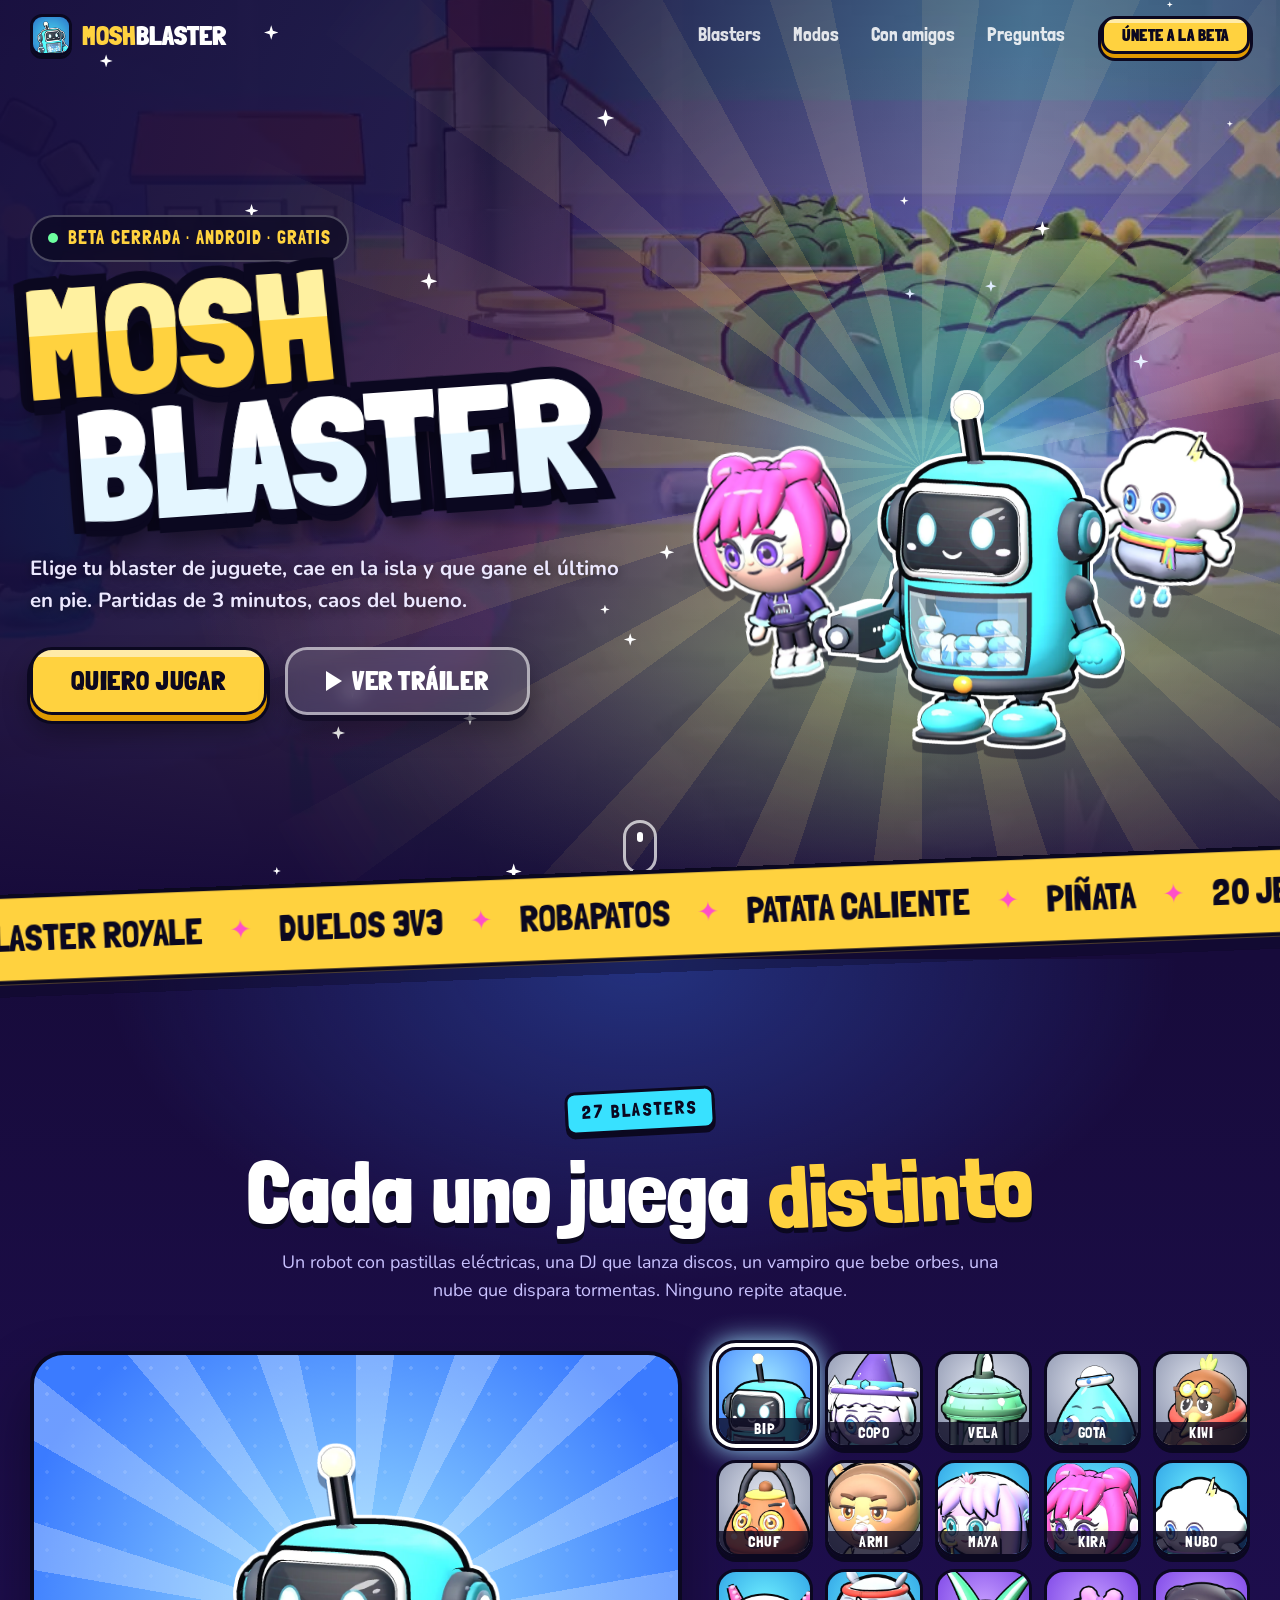
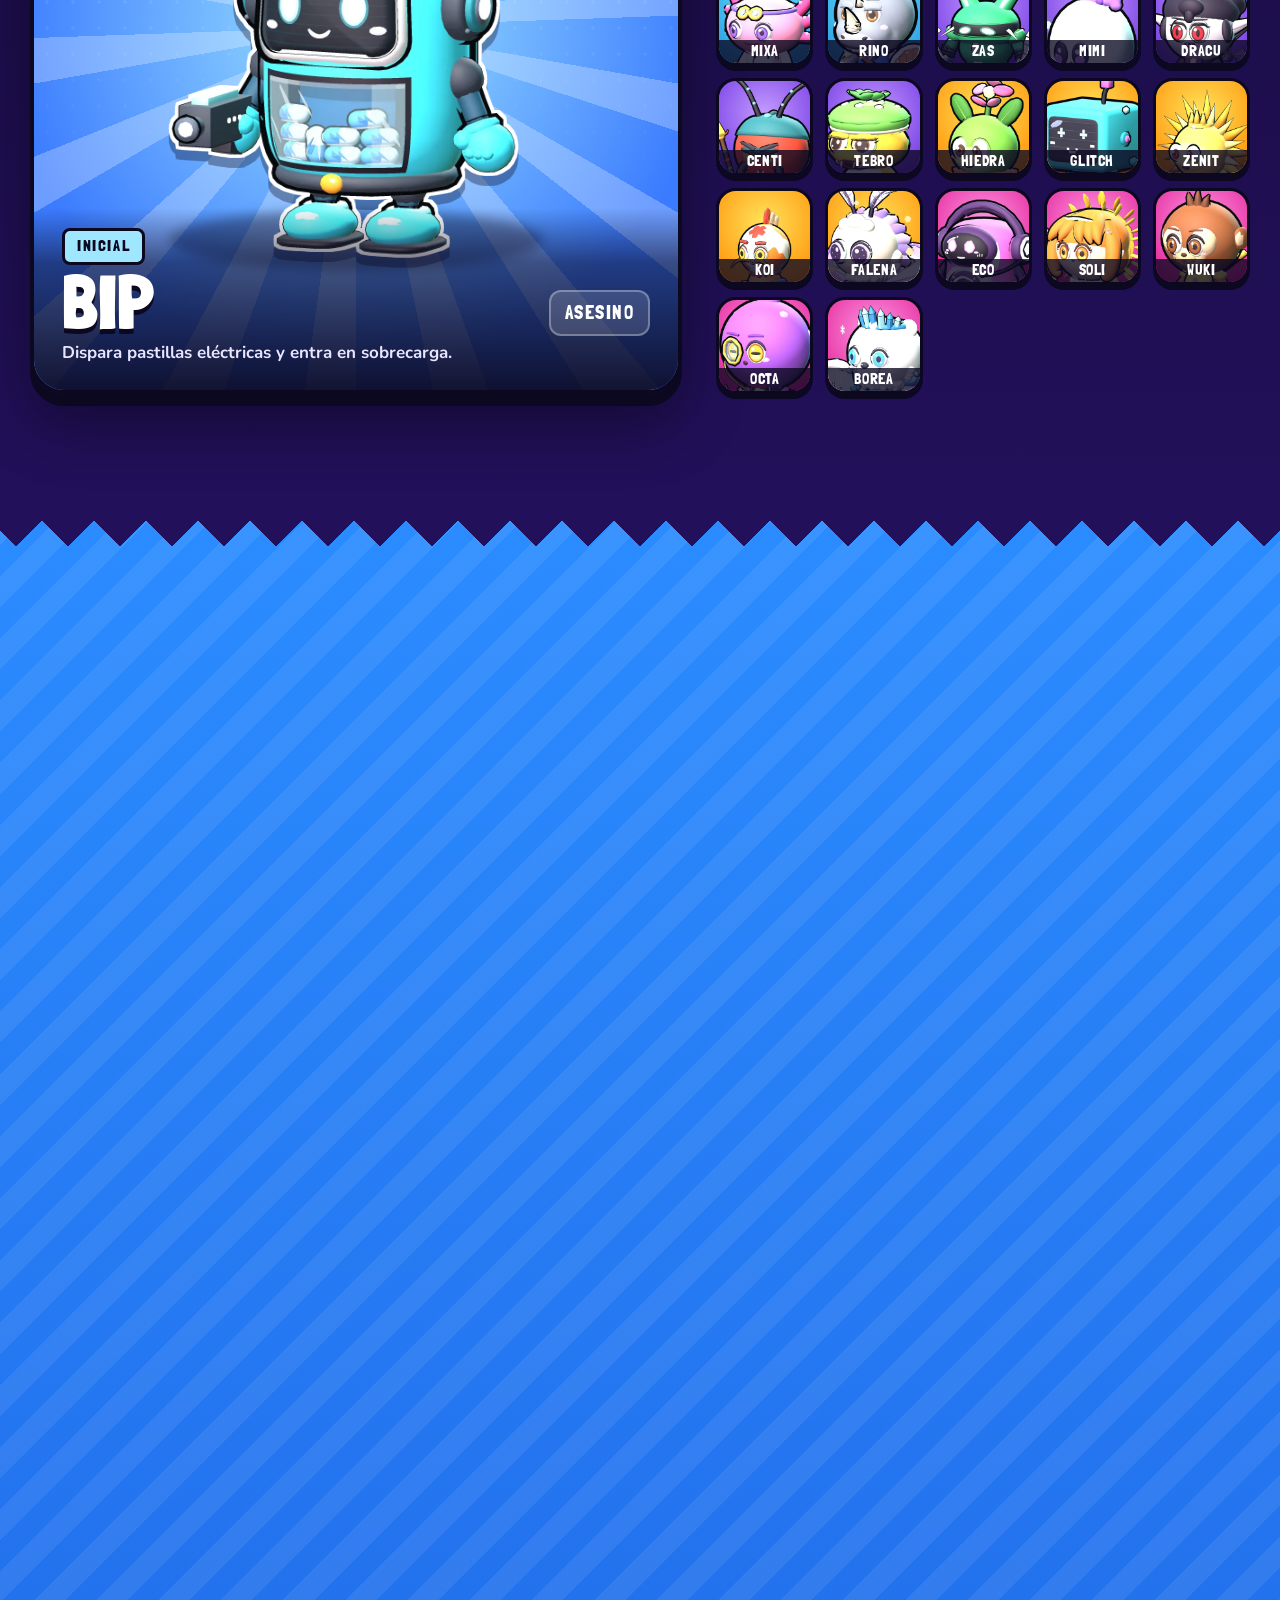
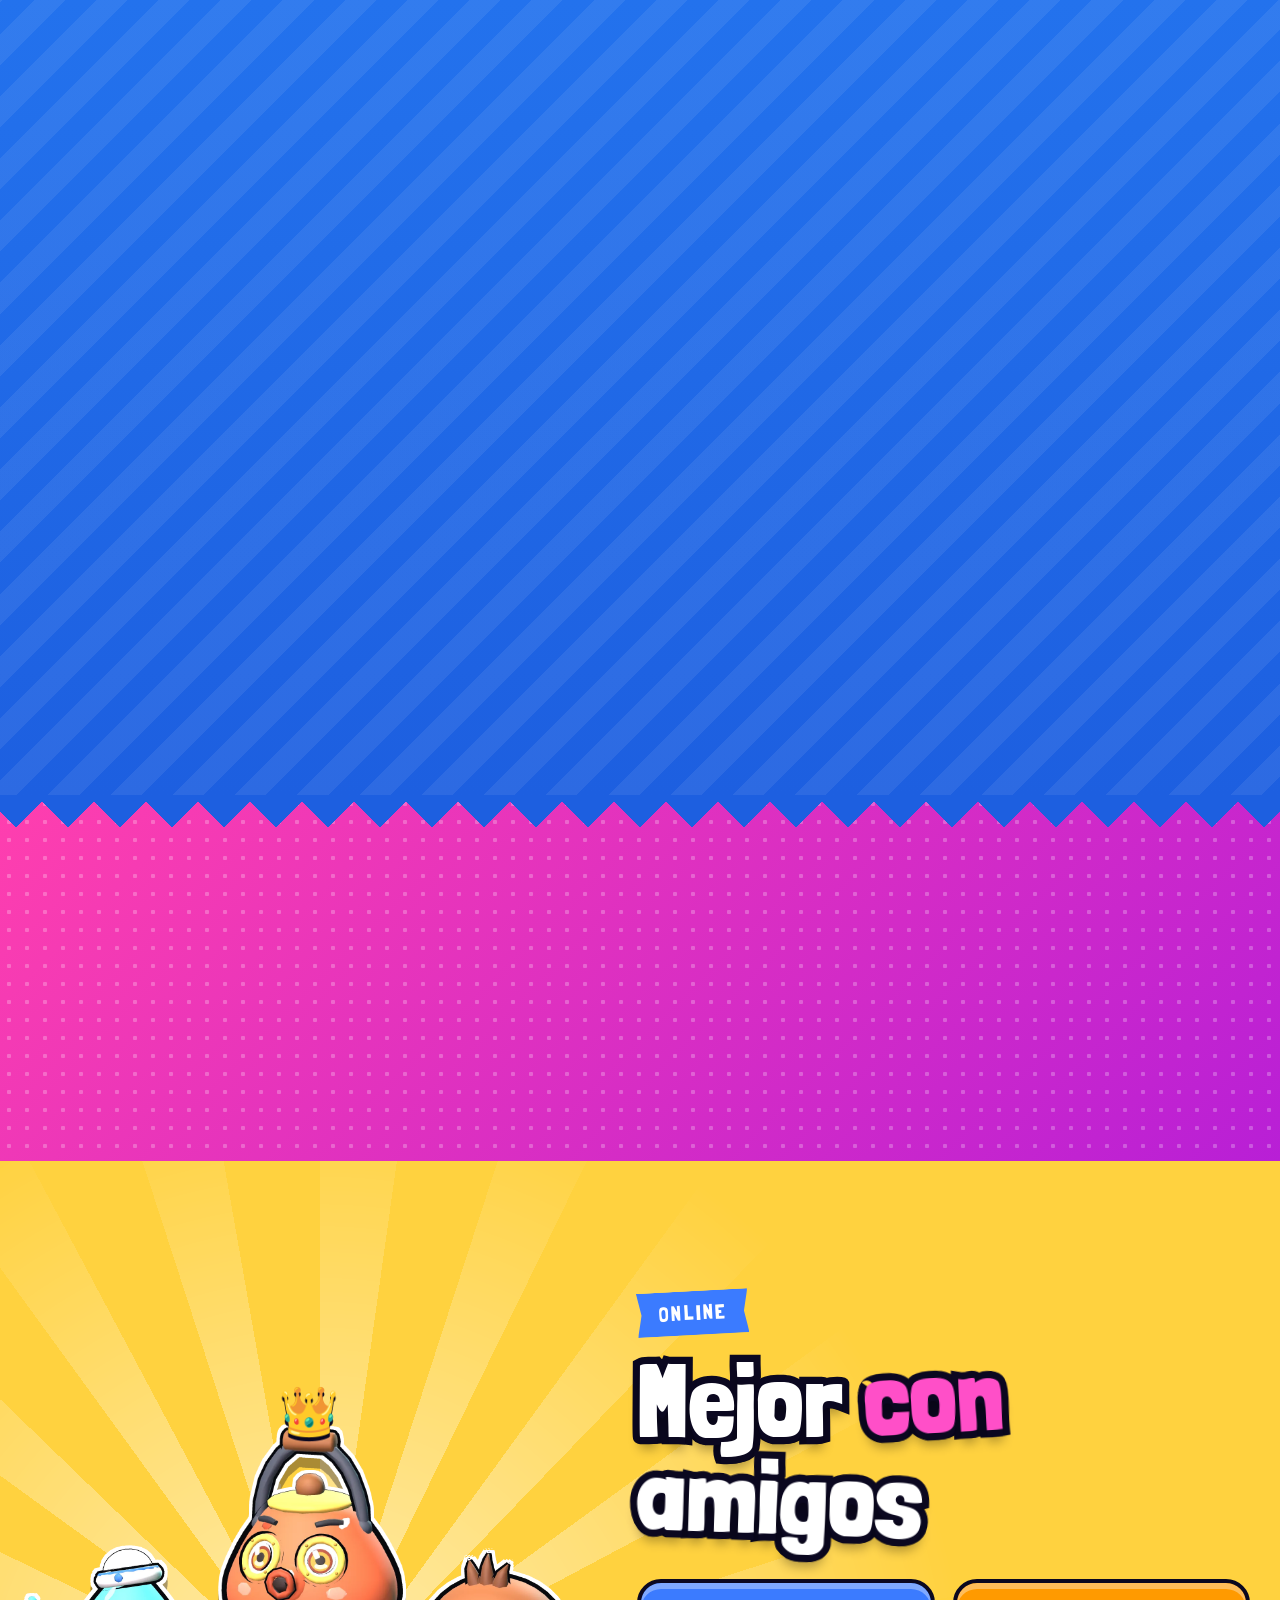
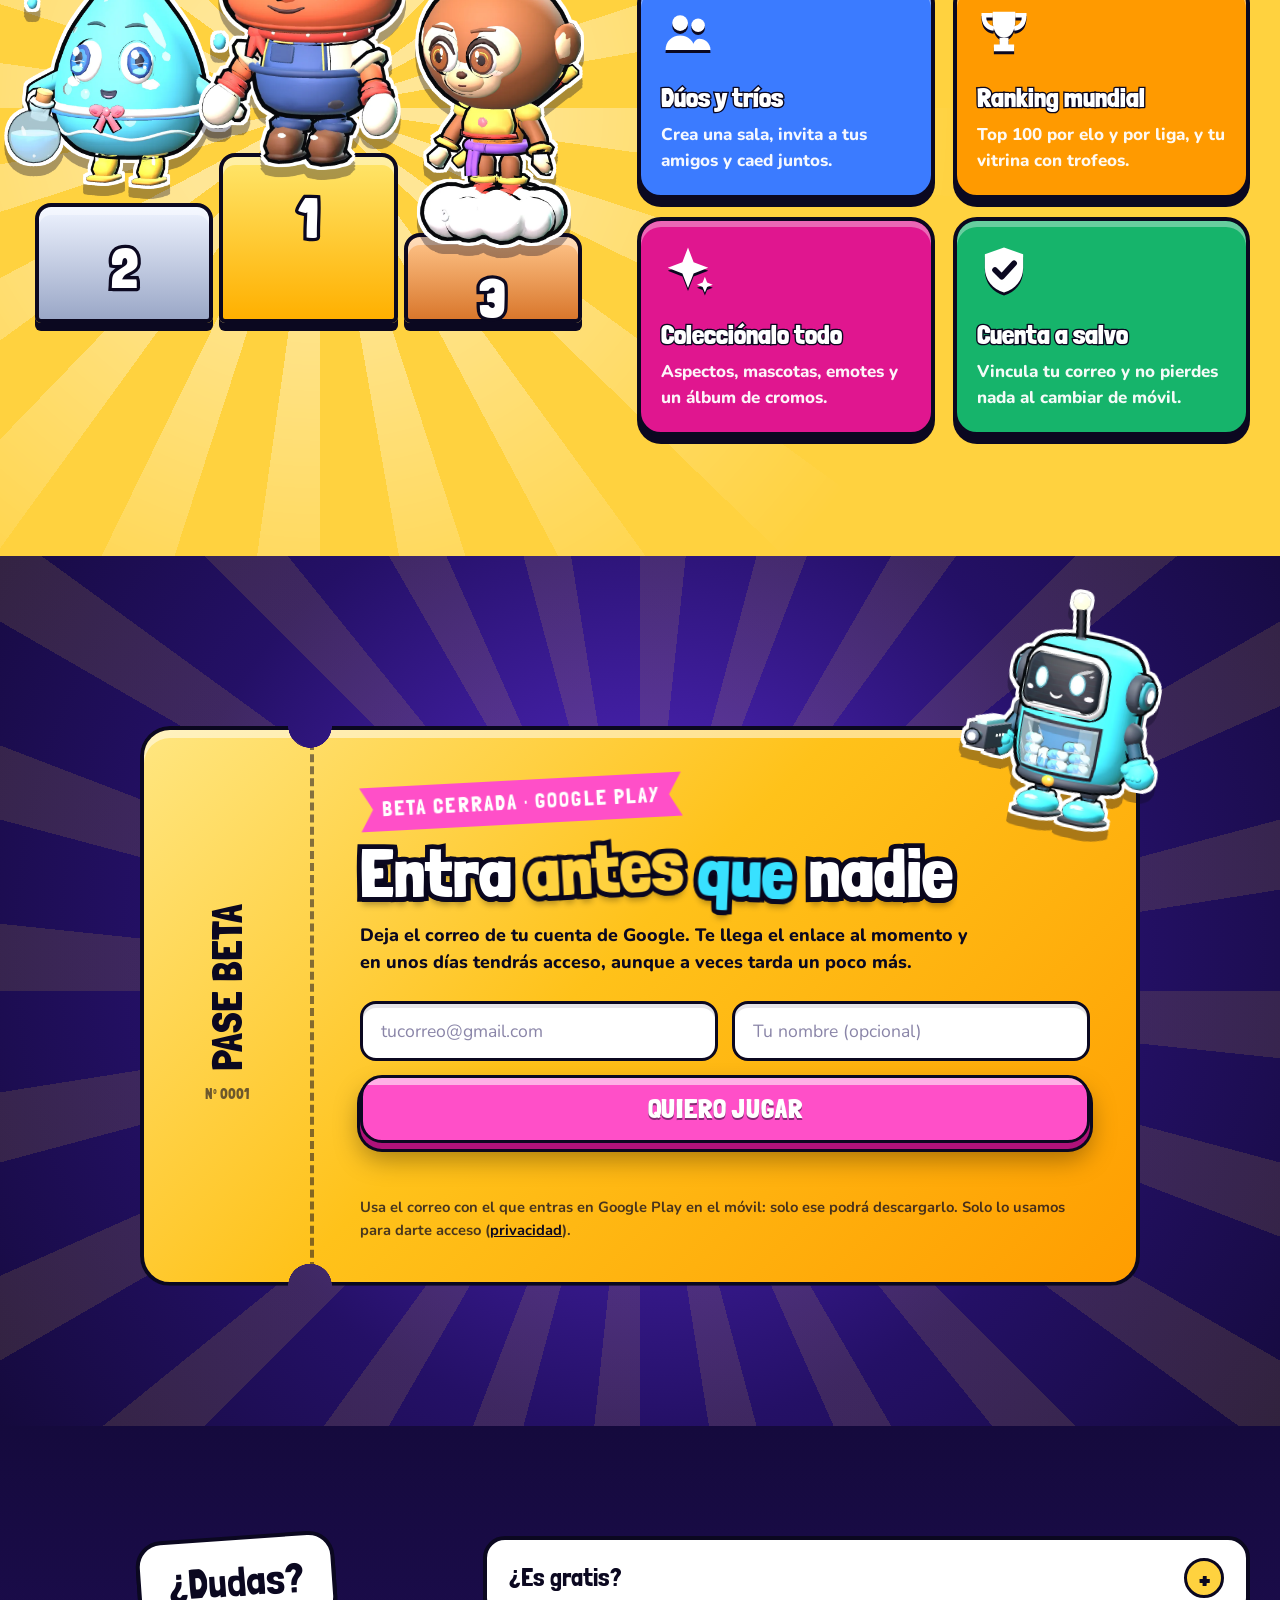
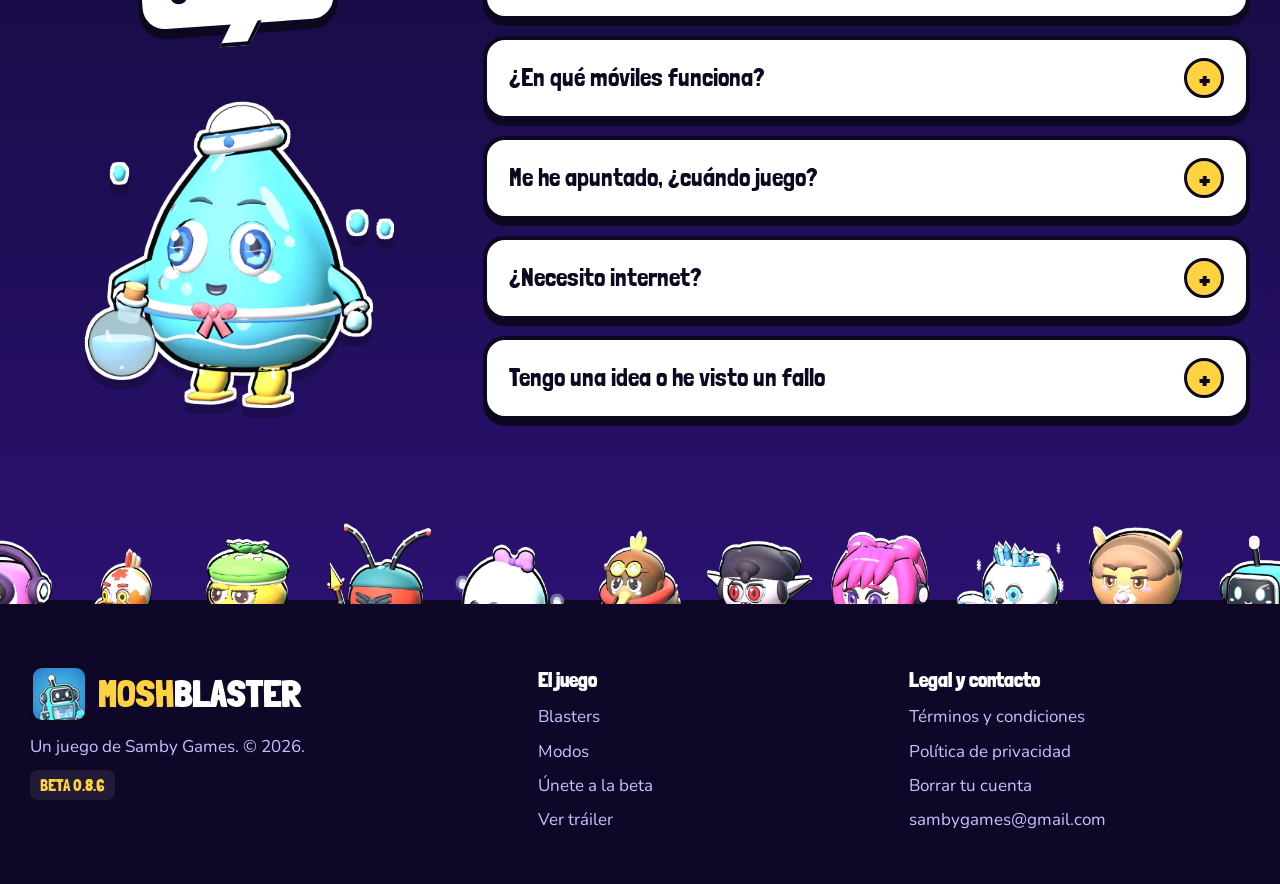
==== commit 8e0dd665: "Web: la parte de abajo al estilo del juego (cartas de modo, estallidos, podio, pase beta, bocadillos" ====
--- a/index.html
+++ b/index.html
@@ -13,12 +13,15 @@
 <meta name="twitter:card" content="summary_large_image">
 <meta name="theme-color" content="#170b3b">
 <link rel="icon" href="img/favicon.png">
+<link rel="apple-touch-icon" href="img/apple-touch.png">
 <link rel="preconnect" href="https://fonts.googleapis.com">
 <link rel="preconnect" href="https://fonts.gstatic.com" crossorigin>
 <link href="https://fonts.googleapis.com/css2?family=Londrina+Solid:wght@400;900&family=Nunito:wght@400;700;800;900&display=swap" rel="stylesheet">
 <link rel="stylesheet" href="estilo.css">
 </head>
 <body class="inicio">
+
+<div class="carga" aria-hidden="true"><div class="carga-dentro"><img src="img/icono.png" alt=""><div class="carga-barra"><i></i></div><p>CARGANDO</p></div></div>
 
 <header class="barra">
   <div class="ancho">
@@ -101,47 +104,72 @@
 
 <!-- ============================ MODOS ============================ -->
 <section id="modos" class="modos">
+  <div class="filo arriba" aria-hidden="true"></div>
   <div class="ancho">
-    <header class="titulo-seccion claro entra">
-      <span class="antetitulo">Modos de juego</span>
-      <h2>Nunca la misma <em>partida</em></h2>
-      <p>Cada modo cambia el campo, las reglas y el día. Juega solo, en dúo o en trío.</p>
+    <header class="cartel-seccion entra">
+      <span class="cinta-titulo">Modos de juego</span>
+      <h2 class="rotulo-seccion"><span>Elige</span> <span>tu</span> <span>caos</span></h2>
     </header>
 
-    <article class="modo estrella entra" style="--c:#ffcd2e">
-      <div class="modo-video"><video data-src="vid/royale.mp4" muted loop playsinline preload="none" poster="vid/portada.jpg"></video></div>
-      <div class="modo-texto">
-        <span class="chapa">Modo estrella</span>
-        <h3>Blaster Royale</h3>
-        <p>Veinte equipos caen en una isla enorme. Rompe cajas, recluta blasters, fusiónalos para hacerlos gigantes y sé el último en pie mientras la zona se cierra.</p>
-        <ul class="pastillas"><li>Solo</li><li>Dúos online</li><li>Tríos online</li></ul>
-      </div>
+    <article class="carta-modo grande entra" style="--c1:#ffe14d;--c2:#ff9d00">
+      <div class="cm-cielo" aria-hidden="true"></div>
+      <div class="cm-tele"><video data-src="vid/royale.mp4" muted loop playsinline preload="none"></video><span class="cm-vivo">EN DIRECTO</span></div>
+      <div class="cm-info">
+        <span class="cm-tag">Solo · Dúos · Tríos</span>
+        <h3 class="cm-nombre">Blaster Royale</h3>
+        <p class="cm-texto">Veinte equipos caen en una isla enorme. Rompe cajas fuertes, recluta blasters, fusiónalos hasta hacerlos gigantes y sé el último en pie mientras la zona se cierra.</p>
+      </div>
+      <img class="cm-blaster" src="img/b/vekta.webp" alt="" aria-hidden="true">
     </article>
 
     <div class="modos-rejilla">
-      <article class="modo entra" style="--c:#ff5d6c">
-        <div class="modo-video"><video data-src="vid/duelos.mp4" muted loop playsinline preload="none"></video></div>
-        <div class="modo-texto"><h3>Duelos</h3><p>Torneo de dieciséis equipos, 3 contra 3. Llega a la final.</p></div>
-      </article>
-      <article class="modo entra" style="--c:#38b6ff">
-        <div class="modo-video"><video data-src="vid/patos.mp4" muted loop playsinline preload="none"></video></div>
-        <div class="modo-texto"><h3>Robapatos</h3><p>Roba los patos de su bañera y llévalos a la tuya.</p></div>
-      </article>
-      <article class="modo entra" style="--c:#ff9a3d">
-        <div class="modo-video"><video data-src="vid/patata.mp4" muted loop playsinline preload="none"></video></div>
-        <div class="modo-texto"><h3>Patata Caliente</h3><p>Pégale para hacerla tuya y mándala antes de que estalle.</p></div>
-      </article>
-      <article class="modo entra" style="--c:#ff4fc8">
-        <div class="modo-video"><video data-src="vid/pinata.mp4" muted loop playsinline preload="none"></video></div>
-        <div class="modo-texto"><h3>Piñata</h3><p>Revienta la piñata y lleva los caramelos a tu cesta.</p></div>
-      </article>
-      <article class="modo entra" style="--c:#8fe3ff">
-        <div class="modo-video"><video data-src="vid/jefes.mp4" muted loop playsinline preload="none"></video></div>
-        <div class="modo-texto"><h3>Jefes</h3><p>Cinco mundos, veinte jefes con fases y su versión ULTRA.</p></div>
-      </article>
-      <article class="modo entra" style="--c:#a47bff">
-        <div class="modo-video"><video data-src="vid/cajas.mp4" muted loop playsinline preload="none"></video></div>
-        <div class="modo-texto"><h3>Y mucho más</h3><p>Liga Blaster, el Infierno sin fin, tu patio y una expedición por un mundo entero.</p></div>
+      <article class="carta-modo entra" style="--c1:#ff7a8a;--c2:#e8264a">
+        <div class="cm-cielo" aria-hidden="true"></div>
+        <span class="cm-tag">3 vs 3</span>
+        <div class="cm-tele"><video data-src="vid/duelos.mp4" muted loop playsinline preload="none"></video></div>
+        <h3 class="cm-nombre">Duelos</h3>
+        <p class="cm-texto">Torneo de dieciséis equipos. Llega a la final.</p>
+        <img class="cm-blaster" src="img/b/zeph.webp" alt="" aria-hidden="true">
+      </article>
+      <article class="carta-modo entra" style="--c1:#7fe0ff;--c2:#1f86e8">
+        <div class="cm-cielo" aria-hidden="true"></div>
+        <span class="cm-tag">3 vs 3</span>
+        <div class="cm-tele"><video data-src="vid/patos.mp4" muted loop playsinline preload="none"></video></div>
+        <h3 class="cm-nombre">Robapatos</h3>
+        <p class="cm-texto">Roba sus patos de goma y llévalos a tu bañera.</p>
+        <img class="cm-blaster" src="img/b/kiwi.webp" alt="" aria-hidden="true">
+      </article>
+      <article class="carta-modo entra" style="--c1:#ffbf5a;--c2:#f06a12">
+        <div class="cm-cielo" aria-hidden="true"></div>
+        <span class="cm-tag">3 vs 3</span>
+        <div class="cm-tele"><video data-src="vid/patata.mp4" muted loop playsinline preload="none"></video></div>
+        <h3 class="cm-nombre">Patata Caliente</h3>
+        <p class="cm-texto">Hazla tuya a golpes y mándala antes de que estalle.</p>
+        <img class="cm-blaster" src="img/b/chuf.webp" alt="" aria-hidden="true">
+      </article>
+      <article class="carta-modo entra" style="--c1:#ff9ce4;--c2:#d6249f">
+        <div class="cm-cielo" aria-hidden="true"></div>
+        <span class="cm-tag">3 vs 3</span>
+        <div class="cm-tele"><video data-src="vid/pinata.mp4" muted loop playsinline preload="none"></video></div>
+        <h3 class="cm-nombre">Piñata</h3>
+        <p class="cm-texto">Revienta la piñata y llena tu cesta de caramelos.</p>
+        <img class="cm-blaster" src="img/b/kira.webp" alt="" aria-hidden="true">
+      </article>
+      <article class="carta-modo entra" style="--c1:#b8f0ff;--c2:#3a8fd8">
+        <div class="cm-cielo" aria-hidden="true"></div>
+        <span class="cm-tag">Jefes</span>
+        <div class="cm-tele"><video data-src="vid/jefes.mp4" muted loop playsinline preload="none"></video></div>
+        <h3 class="cm-nombre">20 jefes</h3>
+        <p class="cm-texto">Cinco mundos, jefes con fases y su versión ULTRA.</p>
+        <img class="cm-blaster" src="img/b/borea.webp" alt="" aria-hidden="true">
+      </article>
+      <article class="carta-modo entra" style="--c1:#c9a2ff;--c2:#6a2fe0">
+        <div class="cm-cielo" aria-hidden="true"></div>
+        <span class="cm-tag">Y más</span>
+        <div class="cm-tele"><video data-src="vid/cajas.mp4" muted loop playsinline preload="none"></video></div>
+        <h3 class="cm-nombre">Y mucho más</h3>
+        <p class="cm-texto">Liga Blaster, el Infierno sin fin, tu patio y una expedición entera.</p>
+        <img class="cm-blaster" src="img/b/wuki.webp" alt="" aria-hidden="true">
       </article>
     </div>
   </div>
@@ -149,34 +177,48 @@
 
 <!-- ============================ CIFRAS ============================ -->
 <section class="cifras" aria-label="El juego en cifras">
+  <div class="filo arriba" aria-hidden="true"></div>
   <div class="ancho cifras-fila">
-    <div class="cifra entra"><b data-cuenta="27">27</b><span>blasters</span></div>
-    <div class="cifra entra"><b data-cuenta="9">9</b><span>modos</span></div>
-    <div class="cifra entra"><b data-cuenta="20">20</b><span>jefes</span></div>
-    <div class="cifra entra"><b>3<small>min</small></b><span>por partida</span></div>
-    <div class="cifra entra"><b>0<small>€</small></b><span>para jugar</span></div>
+    <div class="estallido entra" style="--c:#ffd23f;--g:-6deg"><b data-cuenta="27">27</b><span>blasters</span></div>
+    <div class="estallido entra" style="--c:#38e1ff;--g:5deg"><b data-cuenta="9">9</b><span>modos</span></div>
+    <div class="estallido entra" style="--c:#ff7ad9;--g:-3deg"><b data-cuenta="20">20</b><span>jefes</span></div>
+    <div class="estallido entra" style="--c:#7dff9b;--g:6deg"><b>3'</b><span>por partida</span></div>
+    <div class="estallido entra" style="--c:#ff9a3d;--g:-5deg"><b>0€</b><span>para jugar</span></div>
   </div>
 </section>
 
 <!-- ============================ AMIGOS ============================ -->
 <section id="amigos" class="amigos">
+  <div class="amigos-rayos" aria-hidden="true"></div>
   <div class="ancho amigos-dentro">
-    <div class="amigos-figuras entra" aria-hidden="true">
-      <img class="af a1" src="img/b/gota.webp" alt="">
-      <img class="af a2" src="img/b/chuf.webp" alt="">
-      <img class="af a3" src="img/b/wuki.webp" alt="">
+    <div class="podio entra" aria-hidden="true">
+      <div class="puesto p2"><img src="img/b/gota.webp" alt=""><div class="peana"><b>2</b></div></div>
+      <div class="puesto p1"><span class="corona">👑</span><img src="img/b/chuf.webp" alt=""><div class="peana"><b>1</b></div></div>
+      <div class="puesto p3"><img src="img/b/wuki.webp" alt=""><div class="peana"><b>3</b></div></div>
     </div>
     <div class="amigos-texto">
-      <header class="titulo-seccion entra">
-        <span class="antetitulo">Online</span>
-        <h2>Mejor con <em>amigos</em></h2>
+      <header class="cartel-seccion izq entra">
+        <span class="cinta-titulo azul">Online</span>
+        <h2 class="rotulo-seccion oscuro"><span>Mejor</span> <span>con</span> <span>amigos</span></h2>
       </header>
-      <ul class="ventajas">
-        <li class="entra"><span class="ico" style="--c:#38b6ff">👥</span><div><b>Dúos y tríos de verdad</b><p>Crea una sala, invita a tus amigos y caed juntos en el Royale o contra un jefe.</p></div></li>
-        <li class="entra"><span class="ico" style="--c:#ffcd2e">🏆</span><div><b>Ranking mundial</b><p>Top 100 por elo y por liga. Tu vitrina con tu mejor blaster y tus trofeos.</p></div></li>
-        <li class="entra"><span class="ico" style="--c:#ff4fc8">✨</span><div><b>Aspectos, mascotas y emotes</b><p>Gana cajas jugando, abre sobres del álbum y colecciónalo todo.</p></div></li>
-        <li class="entra"><span class="ico" style="--c:#7dff9b">🛡️</span><div><b>Tu cuenta, a salvo</b><p>Vincula tu correo y recupera tu progreso si cambias de móvil.</p></div></li>
-      </ul>
+      <div class="losas">
+        <div class="losa entra" style="--c:#3b7bff">
+          <svg viewBox="0 0 48 48" aria-hidden="true"><circle cx="17" cy="16" r="7"/><circle cx="33" cy="18" r="6"/><path d="M4 40c0-8 6-13 13-13s13 5 13 13z"/><path d="M27 40c1-6 4-10 7-10 5 0 10 4 10 10z"/></svg>
+          <b>Dúos y tríos</b><p>Crea una sala, invita a tus amigos y caed juntos.</p>
+        </div>
+        <div class="losa entra" style="--c:#ff9a00">
+          <svg viewBox="0 0 48 48" aria-hidden="true"><path d="M14 6h20v8c0 9-4 15-10 15S14 23 14 14z"/><path d="M14 9H6c0 7 3 11 9 12M34 9h8c0 7-3 11-9 12" fill="none" stroke-width="4" stroke="currentColor"/><path d="M20 29h8v6h5v6H15v-6h5z"/></svg>
+          <b>Ranking mundial</b><p>Top 100 por elo y por liga, y tu vitrina con trofeos.</p>
+        </div>
+        <div class="losa entra" style="--c:#e0168f">
+          <svg viewBox="0 0 48 48" aria-hidden="true"><path d="M24 4l5 13 13 5-13 5-5 13-5-13-13-5 13-5z"/><path d="M39 30l2 5 5 2-5 2-2 5-2-5-5-2 5-2z"/></svg>
+          <b>Colecciónalo todo</b><p>Aspectos, mascotas, emotes y un álbum de cromos.</p>
+        </div>
+        <div class="losa entra" style="--c:#16b46b">
+          <svg viewBox="0 0 48 48" aria-hidden="true"><path d="M24 4l17 6v12c0 11-7 19-17 22C14 41 7 33 7 22V10z"/><path d="M16 24l6 6 11-12" fill="none" stroke="#0b0820" stroke-width="5" stroke-linecap="round" stroke-linejoin="round"/></svg>
+          <b>Cuenta a salvo</b><p>Vincula tu correo y no pierdes nada al cambiar de móvil.</p>
+        </div>
+      </div>
     </div>
   </div>
 </section>
@@ -185,50 +227,56 @@
 <section id="beta" class="beta">
   <div class="beta-rayos" aria-hidden="true"></div>
   <div class="ancho">
-    <div class="beta-caja entra">
-      <img class="beta-bip" src="img/b/vekta.webp" alt="" aria-hidden="true">
-      <span class="antetitulo">Beta cerrada en Google Play</span>
-      <h2>Entra antes que <em>nadie</em></h2>
-      <p class="beta-texto">Deja el correo de tu cuenta de Google. Te llega el enlace al momento y en unos días tendrás acceso, aunque a veces tarda un poco más.</p>
-      <form class="lista" id="lista" novalidate>
-        <div class="campos">
-          <label class="oculto" for="lista-correo">Tu correo de Google</label>
-          <input id="lista-correo" name="email" type="email" inputmode="email" autocomplete="email" required maxlength="200" placeholder="tucorreo@gmail.com">
-          <label class="oculto" for="lista-nombre">Tu nombre (opcional)</label>
-          <input id="lista-nombre" name="name" type="text" autocomplete="nickname" maxlength="24" placeholder="Tu nombre (opcional)">
-          <input class="trampa" name="web" type="text" tabindex="-1" autocomplete="off" aria-hidden="true">
-          <button class="boton grande" type="submit">Quiero jugar</button>
-        </div>
-        <p class="aviso" role="status" aria-live="polite"></p>
-        <p class="nota">Usa el correo con el que entras en Google Play en el móvil: solo ese podrá descargarlo. Solo lo usamos para darte acceso (<a href="privacidad.html">privacidad</a>).</p>
-      </form>
-      <ul class="beta-pasos">
-        <li><b>1</b>Te apuntas</li>
-        <li><b>2</b>Te damos de alta</li>
-        <li><b>3</b>Descargas y juegas</li>
-      </ul>
+    <div class="ticket-sitio entra">
+    <img class="ticket-bip" src="img/b/vekta.webp" alt="" aria-hidden="true">
+    <div class="ticket">
+      <div class="ticket-lado" aria-hidden="true"><span>PASE BETA</span><i>Nº 0001</i></div>
+      <div class="ticket-cuerpo">
+        <span class="cinta-titulo rosa">Beta cerrada · Google Play</span>
+        <h2 class="rotulo-seccion"><span>Entra</span> <span>antes</span> <span>que</span> <span>nadie</span></h2>
+        <p class="beta-texto">Deja el correo de tu cuenta de Google. Te llega el enlace al momento y en unos días tendrás acceso, aunque a veces tarda un poco más.</p>
+        <form class="lista" id="lista" novalidate>
+          <div class="campos">
+            <label class="oculto" for="lista-correo">Tu correo de Google</label>
+            <input id="lista-correo" name="email" type="email" inputmode="email" autocomplete="email" required maxlength="200" placeholder="tucorreo@gmail.com">
+            <label class="oculto" for="lista-nombre">Tu nombre (opcional)</label>
+            <input id="lista-nombre" name="name" type="text" autocomplete="nickname" maxlength="24" placeholder="Tu nombre (opcional)">
+            <input class="trampa" name="web" type="text" tabindex="-1" autocomplete="off" aria-hidden="true">
+            <button class="boton grande" type="submit">Quiero jugar</button>
+          </div>
+          <p class="aviso" role="status" aria-live="polite"></p>
+          <p class="nota">Usa el correo con el que entras en Google Play en el móvil: solo ese podrá descargarlo. Solo lo usamos para darte acceso (<a href="privacidad.html">privacidad</a>).</p>
+        </form>
+      </div>
+    </div>
     </div>
   </div>
 </section>
 
 <!-- ============================ PREGUNTAS ============================ -->
 <section id="preguntas" class="preguntas">
-  <div class="ancho estrecho">
-    <header class="titulo-seccion entra"><span class="antetitulo">Dudas</span><h2>Preguntas <em>rápidas</em></h2></header>
-    <details class="entra"><summary>¿Es gratis?</summary><p>Sí, entero. Ahora mismo no tiene compras con dinero real ni anuncios.</p></details>
-    <details class="entra"><summary>¿En qué móviles funciona?</summary><p>En Android, desde Google Play. Está pensado para ir fluido también en móviles sencillos, y tiene ajustes de gráficos.</p></details>
-    <details class="entra"><summary>Me he apuntado, ¿cuándo puedo jugar?</summary><p>Te damos de alta a mano en unos días. Google Play tarda de 1 a 4 días más en enseñarte la beta. Si el enlace dice «no disponible», todavía no te ha llegado: prueba al día siguiente.</p></details>
-    <details class="entra"><summary>¿Necesito internet?</summary><p>Para jugar solo, no. Para los modos online, el ranking, los amigos y la copia de tu cuenta, sí.</p></details>
-    <details class="entra"><summary>He encontrado un fallo o tengo una idea</summary><p>Escríbenos a <a href="mailto:sambygames@gmail.com">sambygames@gmail.com</a> y dinos qué blaster llevabas, en qué modo y qué móvil usas.</p></details>
+  <div class="ancho preguntas-dentro">
+    <div class="pregunton entra" aria-hidden="true">
+      <div class="bocadillo">¿Dudas?</div>
+      <img src="img/b/gota.webp" alt="">
+    </div>
+    <div class="dudas">
+      <details class="entra"><summary>¿Es gratis?</summary><p>Sí, entero. Ahora mismo no tiene compras con dinero real ni anuncios.</p></details>
+      <details class="entra"><summary>¿En qué móviles funciona?</summary><p>En Android, desde Google Play. Va fluido también en móviles sencillos y tiene ajustes de gráficos.</p></details>
+      <details class="entra"><summary>Me he apuntado, ¿cuándo juego?</summary><p>Te damos de alta a mano en unos días, y Google Play tarda de 1 a 4 días más en enseñarte la beta. Si el enlace dice «no disponible», prueba al día siguiente.</p></details>
+      <details class="entra"><summary>¿Necesito internet?</summary><p>Para jugar solo, no. Para los modos online, el ranking, los amigos y la copia de tu cuenta, sí.</p></details>
+      <details class="entra"><summary>Tengo una idea o he visto un fallo</summary><p>Escríbenos a <a href="mailto:sambygames@gmail.com">sambygames@gmail.com</a> y dinos qué blaster llevabas, en qué modo y qué móvil usas.</p></details>
+    </div>
   </div>
 </section>
 
 </main>
 
 <footer class="pie">
+  <div class="pie-cabezas" aria-hidden="true"></div>
   <div class="ancho pie-dentro">
     <div class="col marca-pie">
-      <a class="marca" href="#top"><img src="img/favicon.png" alt=""><span><b>MOSH</b>BLASTER</span></a>
+      <a class="marca grande" href="#top"><img src="img/favicon.png" alt=""><span><b>MOSH</b>BLASTER</span></a>
       <span>Un juego de Samby Games. © 2026.</span>
       <span class="version">BETA 0.8.6</span>
     </div>
--- a/estilo.css
+++ b/estilo.css
@@ -219,99 +219,230 @@
   .cara span { font-size: .78rem; }
 }
 
-/* ---------------- modos ---------------- */
-.modos { padding: 120px 0; background:
-  radial-gradient(70% 50% at 100% 0%, rgba(255, 79, 200, .3), transparent 60%),
-  radial-gradient(60% 50% at 0% 100%, rgba(56, 225, 255, .22), transparent 60%),
-  var(--violeta); overflow: hidden; }
-.modos::before { content: ""; position: absolute; inset: 0; background-image: radial-gradient(rgba(255, 255, 255, .14) 1.5px, transparent 2px); background-size: 30px 30px; pointer-events: none; }
-.modo { position: relative; border-radius: 28px; overflow: hidden; background: var(--tinta); border: 4px solid var(--tinta); box-shadow: 0 10px 0 var(--tinta), 0 0 0 0 var(--c); transition: transform .25s, box-shadow .25s; }
-.modo:hover { transform: translateY(-6px) rotate(-.6deg); box-shadow: 0 16px 0 var(--tinta), 0 0 40px -6px var(--c); }
-.modo-video { position: relative; aspect-ratio: 16 / 9; background: #000; overflow: hidden; }
-.modo-video video { width: 100%; height: 100%; object-fit: cover; transition: transform .6s; }
-.modo:hover video { transform: scale(1.06); }
-.modo-video::after { content: ""; position: absolute; inset: 0; box-shadow: inset 0 0 0 3px rgba(255, 255, 255, .06), inset 0 -60px 60px -30px rgba(11, 8, 32, .8); pointer-events: none; }
-.modo-texto { padding: 18px 22px 22px; border-top: 4px solid var(--c); }
-.modo-texto h3 { font-size: 2.1rem; color: var(--c); text-shadow: 0 3px 0 rgba(0, 0, 0, .6); }
-.modo-texto p { color: #d9d3ff; margin-top: 6px; }
-.modo.estrella { display: grid; grid-template-columns: 1.35fr 1fr; margin-bottom: 30px; }
-.modo.estrella .modo-video { aspect-ratio: auto; min-height: 360px; }
-.modo.estrella .modo-texto { border-top: 0; border-left: 4px solid var(--c); padding: 34px; display: flex; flex-direction: column; justify-content: center; background: radial-gradient(120% 120% at 100% 0%, rgba(255, 205, 46, .2), transparent 60%); }
-.modo.estrella h3 { font-size: clamp(2.6rem, 5vw, 4rem); margin: 14px 0 10px; }
-.chapa { align-self: flex-start; font-family: var(--titulo); text-transform: uppercase; letter-spacing: .08em; font-size: 1rem; padding: 4px 12px; border-radius: 10px; color: var(--tinta); background: var(--c); border: 3px solid var(--tinta); }
-.pastillas { list-style: none; padding: 0; margin: 18px 0 0; display: flex; flex-wrap: wrap; gap: 8px; }
-.pastillas li { font-family: var(--titulo); font-size: 1.1rem; padding: 5px 14px; border-radius: 999px; background: rgba(255, 255, 255, .1); border: 2px solid rgba(255, 255, 255, .25); }
-.modos-rejilla { display: grid; grid-template-columns: repeat(3, 1fr); gap: 26px; }
-@media (max-width: 1000px) { .modos-rejilla { grid-template-columns: repeat(2, 1fr); } .modo.estrella { grid-template-columns: 1fr; } .modo.estrella .modo-video { min-height: 0; aspect-ratio: 16 / 9; } .modo.estrella .modo-texto { border-left: 0; border-top: 4px solid var(--c); } }
-@media (max-width: 620px) { .modos-rejilla { grid-template-columns: 1fr; } }
-
-/* ---------------- cifras ---------------- */
-.cifras { background: var(--amarillo); color: var(--tinta); border-block: 4px solid var(--tinta); padding: 34px 0; }
-.cifras-fila { display: flex; justify-content: space-around; flex-wrap: wrap; gap: 20px; text-align: center; }
-.cifra b { display: block; font-family: var(--titulo); font-size: clamp(3.2rem, 7vw, 5rem); line-height: 1; -webkit-text-stroke: 2px var(--tinta); color: #fff; text-shadow: 0 6px 0 var(--tinta); }
-.cifra b small { font-size: .5em; }
-.cifra span { font-family: var(--titulo); font-size: 1.3rem; text-transform: uppercase; letter-spacing: .06em; }
-
-/* ---------------- amigos ---------------- */
-.amigos { padding: 120px 0; background: radial-gradient(60% 60% at 20% 50%, rgba(56, 225, 255, .22), transparent 70%), var(--noche); overflow: hidden; }
-.amigos-dentro { display: grid; grid-template-columns: .9fr 1.1fr; gap: 40px; align-items: center; }
-.amigos .titulo-seccion { text-align: left; margin-bottom: 26px; }
-.amigos-figuras { position: relative; height: 520px; }
-.amigos-figuras::before { content: ""; position: absolute; left: 50%; top: 55%; width: 90%; aspect-ratio: 1; translate: -50% -50%; border-radius: 50%; background: repeating-conic-gradient(rgba(255, 210, 63, .18) 0 10deg, transparent 10deg 20deg); -webkit-mask: radial-gradient(circle, #000 30%, transparent 70%); mask: radial-gradient(circle, #000 30%, transparent 70%); animation: gira 50s linear infinite; }
-.af { position: absolute; filter: var(--pegatina); }
-.af.a1 { width: 46%; left: 0; bottom: 4%; rotate: -8deg; animation: flota 4.4s ease-in-out infinite; }
-.af.a2 { width: 50%; left: 27%; bottom: 14%; z-index: 2; animation: flota 4s -1s ease-in-out infinite; }
-.af.a3 { width: 44%; right: 0; bottom: 2%; rotate: 8deg; animation: flota 4.8s -2s ease-in-out infinite; }
-.ventajas { list-style: none; margin: 0; padding: 0; display: grid; gap: 14px; }
-.ventajas li { display: flex; gap: 16px; align-items: flex-start; padding: 18px 20px; border-radius: 22px; background: rgba(255, 255, 255, .06); border: 2px solid rgba(255, 255, 255, .1); transition: background .2s, transform .2s; }
-.ventajas li:hover { background: rgba(255, 255, 255, .1); transform: translateX(6px); }
-.ventajas .ico { flex: none; display: grid; place-items: center; width: 56px; height: 56px; border-radius: 16px; font-size: 1.7rem; background: var(--c); border: 3px solid var(--tinta); box-shadow: 0 4px 0 var(--tinta); }
-.ventajas b { font-family: var(--titulo); font-size: 1.55rem; font-weight: 900; }
-.ventajas p { color: var(--suave); }
-@media (max-width: 900px) { .amigos-dentro { grid-template-columns: 1fr; } .amigos-figuras { height: 330px; } .amigos .titulo-seccion { text-align: center; } }
-
-/* ---------------- beta ---------------- */
-.beta { padding: 120px 0 130px; overflow: hidden; background: radial-gradient(circle at 50% 40%, #ff6fd5, #a930d9 45%, #3a1a8a 85%); }
-.beta-rayos { position: absolute; left: 50%; top: 45%; width: 180vmax; height: 180vmax; translate: -50% -50%; background: repeating-conic-gradient(rgba(255, 255, 255, .13) 0 6deg, transparent 6deg 15deg); animation: gira 70s linear infinite; }
-.beta-caja { position: relative; max-width: 860px; margin: 0 auto; text-align: center; padding: 70px 46px 46px; border-radius: 38px; background: rgba(23, 11, 59, .9); border: 4px solid var(--tinta); box-shadow: 0 14px 0 var(--tinta), 0 40px 80px rgba(0, 0, 0, .45); }
-.beta-bip { position: absolute; width: 190px; left: 50%; top: -135px; translate: -50% 0; filter: var(--pegatina); animation: flota 3.6s ease-in-out infinite; }
-.beta h2 { font-size: clamp(2.6rem, 6vw, 4.4rem); margin: 18px 0 12px; text-shadow: 0 5px 0 var(--tinta); }
-.beta h2 em { font-style: normal; color: var(--amarillo); }
-.beta-texto { color: #e5e0ff; font-size: 1.12rem; max-width: 34em; margin: 0 auto 26px; }
-.lista { max-width: 680px; margin: 0 auto; }
-.lista .campos { display: flex; flex-wrap: wrap; gap: 14px; justify-content: center; }
+/* ---------------- piezas comunes de la parte de abajo ---------------- */
+/* Un filo de dientes de sierra entre secciones, del color de la de arriba. */
+.filo { position: absolute; left: 0; right: 0; height: 34px; z-index: 2; pointer-events: none; }
+.filo.arriba { top: -1px; background: var(--filo, var(--noche-2)); -webkit-mask: conic-gradient(from -45deg at bottom, #0000, #000 1deg 89deg, #0000 90deg) 50% / 52px 100%; mask: conic-gradient(from -45deg at bottom, #0000, #000 1deg 89deg, #0000 90deg) 50% / 52px 100%; }
+
+.cartel-seccion { text-align: center; margin-bottom: 56px; }
+.cartel-seccion.izq { text-align: left; margin-bottom: 34px; }
+.cinta-titulo {
+  display: inline-block; position: relative; font-family: var(--titulo); font-size: 1.3rem; letter-spacing: .1em; text-transform: uppercase;
+  color: #fff; background: var(--tinta); padding: 6px 22px; transform: rotate(-3deg);
+  clip-path: polygon(0 0, 100% 0, 96% 50%, 100% 100%, 0 100%, 4% 50%);
+}
+.cinta-titulo.azul { background: var(--azul); }
+.cinta-titulo.rosa { background: var(--rosa); }
+.rotulo-seccion { font-size: clamp(3.2rem, 8vw, 6.4rem); margin-top: 16px; line-height: .95; }
+.rotulo-seccion span {
+  display: inline-block; color: #fff; -webkit-text-stroke: .14em var(--tinta); paint-order: stroke fill;
+  text-shadow: 0 .07em 0 var(--tinta), 0 .12em .1em rgba(0, 0, 0, .3);
+}
+.rotulo-seccion span:nth-child(3n + 2) { color: var(--amarillo); transform: rotate(-3deg) translateY(-4px); }
+.rotulo-seccion span:nth-child(3n) { color: var(--cian); transform: rotate(2deg); }
+.rotulo-seccion.oscuro span { color: #fff; }
+.rotulo-seccion.oscuro span:nth-child(3n + 2) { color: var(--rosa); }
+.entra.visto .rotulo-seccion span { animation: salta .55s cubic-bezier(.2, 1.8, .4, 1) both; }
+.entra.visto .rotulo-seccion span:nth-child(2) { animation-delay: .08s; }
+.entra.visto .rotulo-seccion span:nth-child(3) { animation-delay: .16s; }
+.entra.visto .rotulo-seccion span:nth-child(4) { animation-delay: .24s; }
+@keyframes salta { 0% { scale: .2; opacity: 0; } 100% { scale: 1; opacity: 1; } }
+
+/* ---------------- modos: como la ventana de modos del juego ---------------- */
+.modos { --filo: var(--noche-2); padding: 120px 0 130px; overflow: hidden;
+  background: repeating-linear-gradient(135deg, rgba(255, 255, 255, .07) 0 22px, transparent 22px 44px), linear-gradient(180deg, #2b8cff 0%, #1d5fe0 100%); }
+.carta-modo {
+  --c1: #ffe14d; --c2: #ff9d00;
+  position: relative; isolation: isolate; border-radius: 30px; padding: 22px 22px 26px;
+  border: 4px solid var(--tinta);
+  background: linear-gradient(180deg, var(--c1), var(--c2));
+  box-shadow: inset 0 6px 0 rgba(255, 255, 255, .45), inset 0 -10px 0 rgba(0, 0, 0, .15), 0 10px 0 var(--tinta), 0 24px 40px rgba(6, 14, 60, .45);
+  transform: perspective(900px) rotateX(var(--rx, 0deg)) rotateY(var(--ry, 0deg));
+  transition: transform .2s, box-shadow .2s;
+}
+.carta-modo:hover { box-shadow: inset 0 6px 0 rgba(255, 255, 255, .45), inset 0 -10px 0 rgba(0, 0, 0, .15), 0 16px 0 var(--tinta), 0 34px 50px rgba(6, 14, 60, .5); }
+.cm-cielo { position: absolute; inset: 0; z-index: -1; border-radius: 26px; overflow: hidden; }
+.cm-cielo::before { content: ""; position: absolute; left: 50%; top: 40%; width: 220%; aspect-ratio: 1; translate: -50% -50%; background: repeating-conic-gradient(rgba(255, 255, 255, .22) 0 9deg, transparent 9deg 22deg); animation: gira 50s linear infinite; }
+.cm-cielo::after { content: ""; position: absolute; inset: 0; background-image: radial-gradient(rgba(255, 255, 255, .55) 1.4px, transparent 2px); background-size: 20px 20px; -webkit-mask: linear-gradient(180deg, #000, transparent 60%); mask: linear-gradient(180deg, #000, transparent 60%); opacity: .5; }
+.cm-tag {
+  display: inline-block; font-family: var(--titulo); font-size: 1.05rem; text-transform: uppercase; letter-spacing: .08em;
+  color: #fff; background: var(--tinta); padding: 4px 14px; border-radius: 999px; margin-bottom: 14px;
+}
+.cm-tele {
+  position: relative; aspect-ratio: 16 / 9; border-radius: 18px; overflow: hidden; background: #000;
+  border: 4px solid var(--tinta); box-shadow: 0 0 0 4px #fff, 0 0 0 8px var(--tinta), 0 10px 0 4px var(--tinta);
+  transform: rotate(-1.5deg); margin: 6px 6px 24px;
+}
+.cm-tele video { width: 100%; height: 100%; object-fit: cover; transition: transform .6s; }
+.carta-modo:hover .cm-tele video { transform: scale(1.07); }
+.cm-tele::after { content: ""; position: absolute; inset: 0; background: linear-gradient(160deg, rgba(255, 255, 255, .28), transparent 35%); pointer-events: none; }
+.cm-vivo { position: absolute; left: 12px; top: 12px; z-index: 2; font-family: var(--titulo); font-size: .95rem; letter-spacing: .08em; color: #fff; background: #e8264a; padding: 3px 10px 3px 24px; border-radius: 8px; border: 2px solid var(--tinta); }
+.cm-vivo::before { content: ""; position: absolute; left: 9px; top: 50%; width: 8px; height: 8px; margin-top: -4px; border-radius: 50%; background: #fff; animation: late 1.4s infinite; }
+.cm-nombre {
+  font-size: clamp(2.1rem, 3vw, 2.8rem); color: #fff; -webkit-text-stroke: .14em var(--tinta); paint-order: stroke fill;
+  text-shadow: 0 .08em 0 var(--tinta); line-height: 1; max-width: 70%;
+}
+.cm-texto { margin-top: 10px; color: var(--tinta); font-weight: 800; max-width: 68%; line-height: 1.4; }
+.cm-blaster {
+  position: absolute; right: -14px; bottom: -18px; width: 44%; z-index: 3; pointer-events: none;
+  filter: var(--pegatina); transform-origin: 50% 100%; transition: transform .35s cubic-bezier(.2, 1.7, .4, 1);
+}
+.carta-modo:hover .cm-blaster { transform: translateY(-16px) rotate(-6deg) scale(1.06); }
+
+.carta-modo.grande { display: grid; grid-template-columns: 1.25fr 1fr; gap: 10px 34px; align-items: center; padding: 30px 34px; margin-bottom: 44px; }
+.carta-modo.grande .cm-tele { margin: 6px; grid-row: 1; }
+.carta-modo.grande .cm-info { padding: 0 19% 10px 0; }
+.carta-modo.grande .cm-nombre { font-size: clamp(3rem, 5.4vw, 5.2rem); max-width: none; }
+.carta-modo.grande .cm-texto { max-width: none; font-size: 1.12rem; }
+.carta-modo.grande .cm-blaster { width: 21%; right: -46px; bottom: -34px; }
+
+.modos-rejilla { display: grid; grid-template-columns: repeat(3, 1fr); gap: 44px 30px; }
+@media (max-width: 1000px) {
+  .modos-rejilla { grid-template-columns: repeat(2, 1fr); }
+  .carta-modo.grande { grid-template-columns: 1fr; }
+  .carta-modo.grande .cm-info { padding: 0 0 120px; }
+  .carta-modo.grande .cm-blaster { width: 34%; }
+}
+@media (max-width: 620px) {
+  .modos-rejilla { grid-template-columns: 1fr; }
+  .cm-blaster { width: 40%; }
+}
+
+/* ---------------- cifras: estallidos ---------------- */
+.cifras { --filo: #1d5fe0; padding: 90px 0 80px; overflow: hidden;
+  background: radial-gradient(rgba(255, 255, 255, .25) 2px, transparent 2.5px) 0 0 / 18px 18px, linear-gradient(135deg, #ff3fae, #b81fd6); }
+.cifras-fila { display: flex; justify-content: center; flex-wrap: wrap; gap: 14px 26px; }
+.estallido {
+  position: relative; width: 196px; aspect-ratio: 1; display: grid; place-content: center; text-align: center; rotate: var(--g);
+}
+.estallido::before, .estallido::after {
+  content: ""; position: absolute; inset: 0; z-index: -1;
+  clip-path: polygon(50% 0%, 61% 15%, 79% 9%, 82% 27%, 100% 32%, 90% 50%, 100% 68%, 82% 73%, 79% 91%, 61% 85%, 50% 100%, 39% 85%, 21% 91%, 18% 73%, 0% 68%, 10% 50%, 0% 32%, 18% 27%, 21% 9%, 39% 15%);
+}
+.estallido::before { background: var(--tinta); transform: translateY(8px) scale(1.06); }
+.estallido::after { background: radial-gradient(circle at 40% 30%, #fff 0 8%, var(--c) 40%); transform: scale(.98); }
+.estallido b { font-family: var(--titulo); font-size: 4.4rem; line-height: .9; color: #fff; -webkit-text-stroke: .12em var(--tinta); paint-order: stroke fill; text-shadow: 0 .07em 0 var(--tinta); }
+.estallido span { font-family: var(--titulo); font-size: 1.15rem; text-transform: uppercase; color: var(--tinta); letter-spacing: .04em; }
+.estallido.visto { animation: bambolea 3.2s ease-in-out infinite; }
+.estallido:nth-child(2n).visto { animation-delay: -1.4s; }
+@keyframes bambolea { 50% { rotate: calc(var(--g) * -1); scale: 1.04; } }
+
+/* ---------------- amigos: podio y losas ---------------- */
+.amigos { --filo: #b81fd6; padding: 130px 0 120px; overflow: hidden; background: #ffd23f; color: var(--tinta); }
+.amigos .filo { --filo: #c329cf; }
+.amigos-rayos { position: absolute; left: 25%; top: 55%; width: 160vmax; aspect-ratio: 1; translate: -50% -50%; background: repeating-conic-gradient(rgba(255, 255, 255, .45) 0 8deg, transparent 8deg 18deg); -webkit-mask: radial-gradient(circle, #000 10%, transparent 45%); mask: radial-gradient(circle, #000 10%, transparent 45%); animation: gira 70s linear infinite; }
+.amigos-dentro { position: relative; display: grid; grid-template-columns: 1fr 1.1fr; gap: 50px; align-items: center; }
+.podio { display: flex; align-items: flex-end; justify-content: center; gap: 6px; height: 520px; }
+.puesto { position: relative; width: 32%; display: flex; flex-direction: column; align-items: center; }
+.puesto img { width: 150%; max-width: none; margin-bottom: -26px; filter: var(--pegatina); position: relative; z-index: 2; animation: flota 4s ease-in-out infinite; }
+.puesto.p1 img { width: 170%; animation-delay: -1.2s; }
+.puesto.p3 img { animation-delay: -2.4s; }
+.peana { width: 100%; display: grid; place-items: start center; padding-top: 20px; border: 4px solid var(--tinta); border-radius: 16px 16px 6px 6px; box-shadow: inset 0 8px 0 rgba(255, 255, 255, .4), 0 8px 0 var(--tinta); }
+.peana b { font-family: var(--titulo); font-size: 3.4rem; color: #fff; -webkit-text-stroke: .12em var(--tinta); paint-order: stroke fill; }
+.p1 .peana { height: 170px; background: linear-gradient(180deg, #ffe66b, #ffb000); }
+.p2 .peana { height: 120px; background: linear-gradient(180deg, #eef3ff, #9aa7c7); }
+.p3 .peana { height: 90px; background: linear-gradient(180deg, #ffc58a, #d9772c); }
+.corona { position: absolute; top: -34px; z-index: 3; font-size: 3rem; animation: flota 2.6s ease-in-out infinite; filter: drop-shadow(0 4px 0 var(--tinta)); }
+.losas { display: grid; grid-template-columns: 1fr 1fr; gap: 18px; }
+.losa {
+  position: relative; padding: 22px 20px 20px; border-radius: 24px; color: #fff; background: var(--c);
+  border: 4px solid var(--tinta); box-shadow: inset 0 6px 0 rgba(255, 255, 255, .35), 0 8px 0 var(--tinta);
+  transition: transform .2s;
+}
+.losa:hover { transform: translateY(-6px) rotate(-1.5deg); }
+.losa svg { width: 54px; height: 54px; fill: #fff; color: #fff; filter: drop-shadow(0 3px 0 var(--tinta)); margin-bottom: 8px; }
+.losa b { display: block; font-family: var(--titulo); font-size: 1.7rem; font-weight: 900; -webkit-text-stroke: .1em var(--tinta); paint-order: stroke fill; }
+.losa p { font-weight: 800; color: #fff; opacity: .95; margin-top: 4px; }
+@media (max-width: 900px) {
+  .amigos-dentro { grid-template-columns: 1fr; }
+  .podio { height: 380px; }
+  .cartel-seccion.izq { text-align: center; }
+}
+@media (max-width: 560px) { .losas { grid-template-columns: 1fr; } }
+
+/* ---------------- beta: el pase ---------------- */
+.beta { padding: 170px 0 140px; overflow: hidden; background: radial-gradient(circle at 50% 45%, #5b2bd6, #241066 60%, #150a3d); }
+.beta-rayos { position: absolute; left: 50%; top: 50%; width: 180vmax; height: 180vmax; translate: -50% -50%; background: repeating-conic-gradient(rgba(255, 210, 63, .12) 0 6deg, transparent 6deg 15deg); animation: gira 70s linear infinite; }
+.ticket-sitio { position: relative; max-width: 1000px; margin: 0 auto; }
+.ticket {
+  position: relative; display: grid; grid-template-columns: 170px 1fr; max-width: 1000px; margin: 0 auto;
+  border-radius: 30px; border: 4px solid var(--tinta);
+  background: linear-gradient(135deg, #ffe680, #ffc21a 45%, #ff9d00);
+  box-shadow: inset 0 8px 0 rgba(255, 255, 255, .5), 0 14px 0 var(--tinta), 0 40px 80px rgba(0, 0, 0, .5);
+  -webkit-mask: radial-gradient(circle 22px at 170px 0, #0000 98%, #000) top / 100% 51% no-repeat, radial-gradient(circle 22px at 170px 100%, #0000 98%, #000) bottom / 100% 51% no-repeat;
+  mask: radial-gradient(circle 22px at 170px 0, #0000 98%, #000) top / 100% 51% no-repeat, radial-gradient(circle 22px at 170px 100%, #0000 98%, #000) bottom / 100% 51% no-repeat;
+}
+.ticket-lado { display: flex; flex-direction: column; align-items: center; justify-content: center; gap: 2px; border-right: 4px dashed rgba(11, 8, 32, .5); }
+.ticket-lado span { font-family: var(--titulo); font-size: 2.7rem; white-space: nowrap; line-height: .9; color: var(--tinta); writing-mode: vertical-rl; rotate: 180deg; }
+.ticket-lado i { font-style: normal; font-family: var(--titulo); font-size: .95rem; color: rgba(11, 8, 32, .6); margin-top: 10px; }
+.ticket-cuerpo { padding: 50px 46px 40px; color: var(--tinta); }
+.ticket-cuerpo .rotulo-seccion { font-size: clamp(2.6rem, 5.4vw, 4.4rem); }
+.ticket-bip { position: absolute; right: -50px; top: -160px; width: 230px; z-index: 3; filter: var(--pegatina); animation: flota 3.6s ease-in-out infinite; rotate: 10deg; }
+.beta-texto { color: var(--tinta); font-weight: 800; font-size: 1.12rem; max-width: 34em; margin: 16px 0 24px; }
+.lista { max-width: none; margin: 0; }
+.lista .campos { display: flex; flex-wrap: wrap; gap: 14px; }
 .lista input { flex: 1 1 220px; min-width: 0; font: 700 1.1rem var(--cuerpo); color: var(--tinta); padding: 15px 18px; border-radius: 16px; border: 3px solid var(--tinta); background: #fff; box-shadow: inset 0 4px 0 rgba(11, 8, 32, .1); }
 .lista input::placeholder { color: #8a85a8; font-weight: 400; }
-.lista .boton { flex: 1 1 100%; }
+.lista .boton { flex: 1 1 100%; --cara: #ff4fc8; --canto: #b0127a; --letra: #fff; text-shadow: 0 2px 0 rgba(11, 8, 32, .5); }
 .lista .trampa { position: absolute; left: -9999px; width: 1px; height: 1px; opacity: 0; }
-.lista .aviso { min-height: 1.5em; margin: 18px auto 0; font-weight: 800; font-size: 1.05rem; }
-.lista .aviso.bien, .lista .aviso.mal { padding: 12px 16px; border: 3px solid var(--tinta); border-radius: 14px; }
+.lista .aviso { min-height: 1.5em; margin: 16px 0 0; font-weight: 800; font-size: 1.05rem; }
+.lista .aviso.bien, .lista .aviso.mal { padding: 12px 16px; border: 3px solid var(--tinta); border-radius: 14px; color: #fff; }
 .lista .aviso.bien { background: #1f9a5c; }
 .lista .aviso.mal { background: #c2384a; }
-.lista .nota { color: #b9b2e6; font-size: .92rem; margin-top: 14px; }
-.lista .nota a { color: #fff; }
-.beta-pasos { list-style: none; padding: 0; margin: 30px 0 0; display: flex; justify-content: center; flex-wrap: wrap; gap: 10px 30px; font-family: var(--titulo); font-size: 1.25rem; }
-.beta-pasos b { display: inline-grid; place-items: center; width: 34px; height: 34px; margin-right: 8px; border-radius: 50%; background: var(--amarillo); color: var(--tinta); border: 3px solid var(--tinta); }
-@media (max-width: 600px) { .beta-caja { padding: 60px 20px 30px; } .beta-bip { width: 150px; top: -105px; } }
-
-/* ---------------- preguntas ---------------- */
-.preguntas { padding: 110px 0; background: var(--noche); }
-.preguntas details { border-radius: 20px; background: rgba(255, 255, 255, .06); border: 2px solid rgba(255, 255, 255, .1); margin-bottom: 12px; overflow: hidden; }
-.preguntas summary { cursor: pointer; list-style: none; padding: 18px 22px; font-family: var(--titulo); font-size: 1.55rem; display: flex; justify-content: space-between; gap: 16px; }
-.preguntas summary::-webkit-details-marker { display: none; }
-.preguntas summary::after { content: "+"; color: var(--amarillo); font-size: 2rem; line-height: .8; transition: rotate .2s; }
-.preguntas details[open] summary::after { rotate: 45deg; }
-.preguntas details p { padding: 0 22px 20px; color: var(--suave); }
+.lista .nota { color: rgba(11, 8, 32, .75); font-size: .92rem; font-weight: 700; margin-top: 12px; }
+.lista .nota a { color: var(--tinta); }
+@media (max-width: 760px) {
+  .ticket { grid-template-columns: 1fr; -webkit-mask: none; mask: none; }
+  .ticket-lado { flex-direction: row; gap: 10px; padding: 14px; border-right: 0; border-bottom: 4px dashed rgba(11, 8, 32, .5); }
+  .ticket-lado span { writing-mode: horizontal-tb; rotate: 0deg; font-size: 2rem; }
+  .ticket-lado i { margin: 0 0 0 auto; }
+  .ticket-cuerpo { padding: 30px 22px; }
+  .ticket-bip { width: 140px; right: -10px; top: -110px; }
+}
+
+/* ---------------- preguntas: bocadillos ---------------- */
+.preguntas { padding: 110px 0 140px; background: linear-gradient(180deg, #150a3d, #2a1170); }
+.preguntas-dentro { display: grid; grid-template-columns: .7fr 1.3fr; gap: 40px; align-items: start; }
+.pregunton { position: sticky; top: 110px; text-align: center; }
+.pregunton img { width: 82%; margin: 0 auto; filter: var(--pegatina); animation: flota 4s ease-in-out infinite; }
+.bocadillo { position: relative; display: inline-block; font-family: var(--titulo); font-size: 2.6rem; color: var(--tinta); background: #fff; padding: 10px 28px; border-radius: 26px; border: 4px solid var(--tinta); box-shadow: 0 6px 0 var(--tinta); margin-bottom: 18px; transform: rotate(-4deg); }
+.bocadillo::after { content: ""; position: absolute; left: 50%; bottom: -22px; width: 30px; height: 24px; background: #fff; border: 4px solid var(--tinta); border-top: 0; border-left: 0; transform: translateX(-50%) skewX(-30deg); }
+.dudas details { margin-bottom: 16px; border-radius: 22px; background: #fff; color: var(--tinta); border: 4px solid var(--tinta); box-shadow: 0 6px 0 var(--tinta); overflow: hidden; transition: transform .2s; }
+.dudas details:hover { transform: translateX(6px) rotate(-.5deg); }
+.dudas details[open] { background: #fff7d1; }
+.dudas summary { cursor: pointer; list-style: none; padding: 18px 22px; font-family: var(--titulo); font-size: 1.6rem; display: flex; justify-content: space-between; align-items: center; gap: 16px; }
+.dudas summary::-webkit-details-marker { display: none; }
+.dudas summary::after { content: "+"; flex: none; display: grid; place-items: center; width: 40px; height: 40px; border-radius: 50%; background: var(--amarillo); border: 3px solid var(--tinta); font-size: 1.6rem; transition: rotate .25s; }
+.dudas details[open] summary::after { rotate: 45deg; background: var(--rosa); color: #fff; }
+.dudas details p { padding: 0 22px 20px; font-weight: 700; color: #3b3560; }
+.dudas a { color: var(--azul); }
+@media (max-width: 800px) { .preguntas-dentro { grid-template-columns: 1fr; } .pregunton { position: static; } .pregunton img { width: 50%; } }
 
 /* ---------------- pie ---------------- */
-.pie, footer { background: #0e0727; border-top: 4px solid var(--tinta); padding: 50px 0; color: var(--suave); }
+.pie, footer { position: relative; background: #0e0727; border-top: 4px solid var(--tinta); padding: 60px 0 50px; color: var(--suave); }
+.pie-cabezas { position: absolute; left: 0; right: 0; top: -86px; height: 86px; overflow: hidden; display: flex; align-items: flex-start; justify-content: center; gap: 4px; }
+.pie-cabezas img { width: 140px; margin-left: -18px; height: auto; flex: none; margin-top: 4px; filter: drop-shadow(0 -3px 0 #fff); transition: transform .3s; }
 .pie-dentro, footer > .ancho { display: grid; grid-template-columns: 1.4fr 1fr 1fr; gap: 30px; }
 .pie .col, footer .col { display: flex; flex-direction: column; gap: 8px; }
 .pie .col b, footer .col b { font-family: var(--titulo); font-size: 1.3rem; color: #fff; }
 .pie a, footer a, .enlace { color: var(--suave); text-decoration: none; font: inherit; background: none; border: 0; padding: 0; text-align: left; cursor: pointer; }
 .pie a:hover, footer a:hover, .enlace:hover { color: #fff; }
+.marca.grande { font-size: 2.4rem; }
+.marca.grande img { width: 58px; height: 58px; }
 .version { display: inline-block; align-self: flex-start; font-family: var(--titulo); padding: 2px 10px; border-radius: 8px; background: rgba(255, 255, 255, .08); color: var(--amarillo); }
 @media (max-width: 700px) { .pie-dentro, footer > .ancho { grid-template-columns: 1fr; } }
+
+/* ---------------- pantalla de carga ---------------- */
+.carga { position: fixed; inset: 0; z-index: 200; display: grid; place-items: center; background: radial-gradient(circle, #3a1a8a, #170b3b 70%); transition: opacity .5s, visibility .5s; }
+.carga.fuera { opacity: 0; visibility: hidden; }
+.carga::before { content: ""; position: absolute; left: 50%; top: 50%; width: 160vmax; aspect-ratio: 1; translate: -50% -50%; background: repeating-conic-gradient(rgba(255, 210, 63, .14) 0 7deg, transparent 7deg 18deg); animation: gira 20s linear infinite; }
+.carga-dentro { position: relative; text-align: center; }
+.carga img { width: 150px; height: 150px; margin: 0 auto 22px; border-radius: 34px; border: 5px solid var(--tinta); box-shadow: 0 8px 0 var(--tinta); animation: botecito .7s cubic-bezier(.3, 0, .5, 1) infinite alternate; }
+@keyframes botecito { from { transform: translateY(0) scale(1.03, .97); } to { transform: translateY(-26px) scale(.98, 1.02); } }
+.carga-barra { width: 260px; height: 22px; margin: 0 auto; border-radius: 999px; border: 4px solid var(--tinta); background: rgba(11, 8, 32, .6); overflow: hidden; }
+.carga-barra i { display: block; height: 100%; width: 0; background: repeating-linear-gradient(-45deg, #ffd23f 0 12px, #ffb000 12px 24px); border-radius: 999px; transition: width .3s; animation: rayas .6s linear infinite; background-size: 34px 100%; }
+@keyframes rayas { to { background-position: 34px 0; } }
+.carga p { margin-top: 14px; font-family: var(--titulo); font-size: 1.4rem; letter-spacing: .1em; color: #fff; }
 
 /* ---------------- tráiler ---------------- */
 .cine { padding: 0; border: 4px solid var(--tinta); border-radius: 26px; background: #000; width: min(1100px, 94vw); box-shadow: 0 30px 80px rgba(0, 0, 0, .6); overflow: visible; }
@@ -357,3 +488,7 @@
   .titulo-seccion h2 { font-size: 2.6rem; }
   .cinta { margin-top: -18px; }
 }
+.pie .marca, footer .marca { font-family: var(--titulo); font-weight: 900; color: #fff; }
+.pie-cabezas img:hover { transform: translateY(-14px); }
+.pie .marca b, footer .marca b { font-size: inherit; color: var(--amarillo); }
+@media (max-width: 520px) { .cinta-titulo { font-size: 1rem; padding: 5px 16px; } .cm-nombre { max-width: 64%; } }
